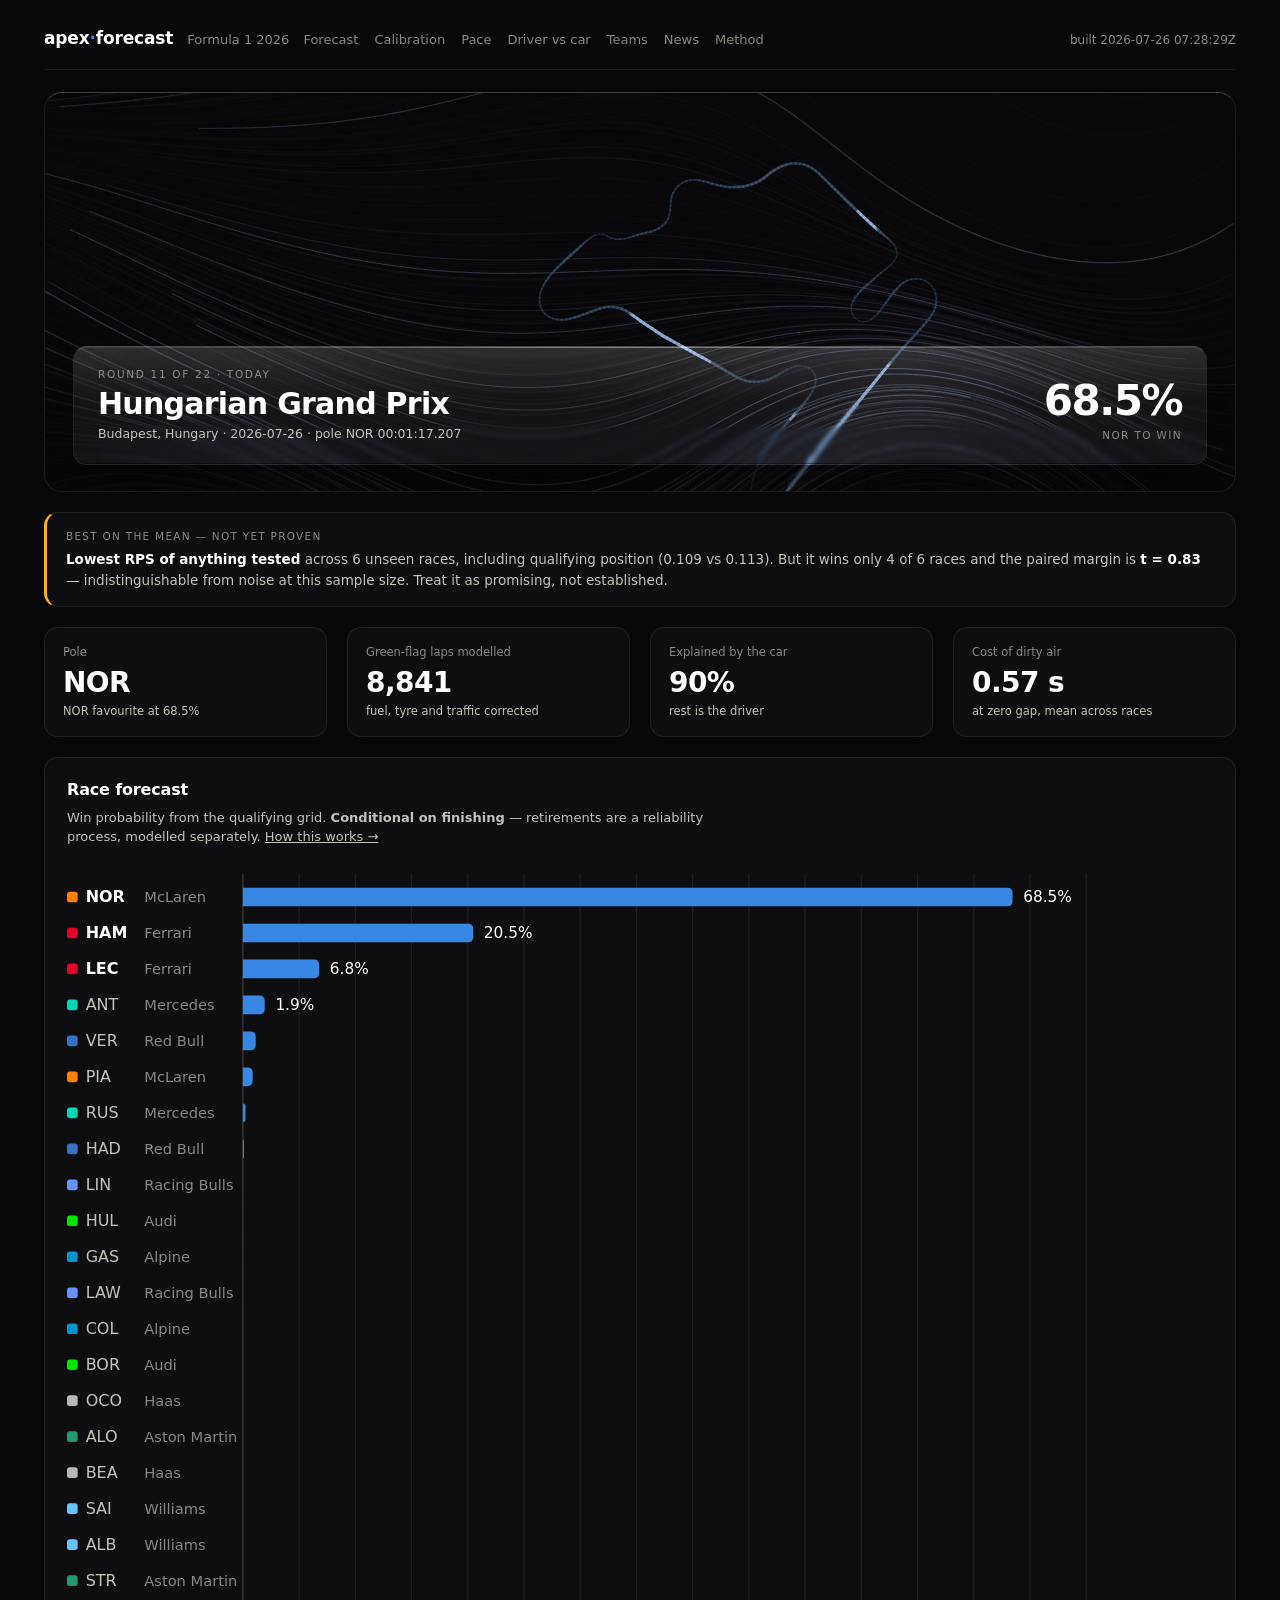
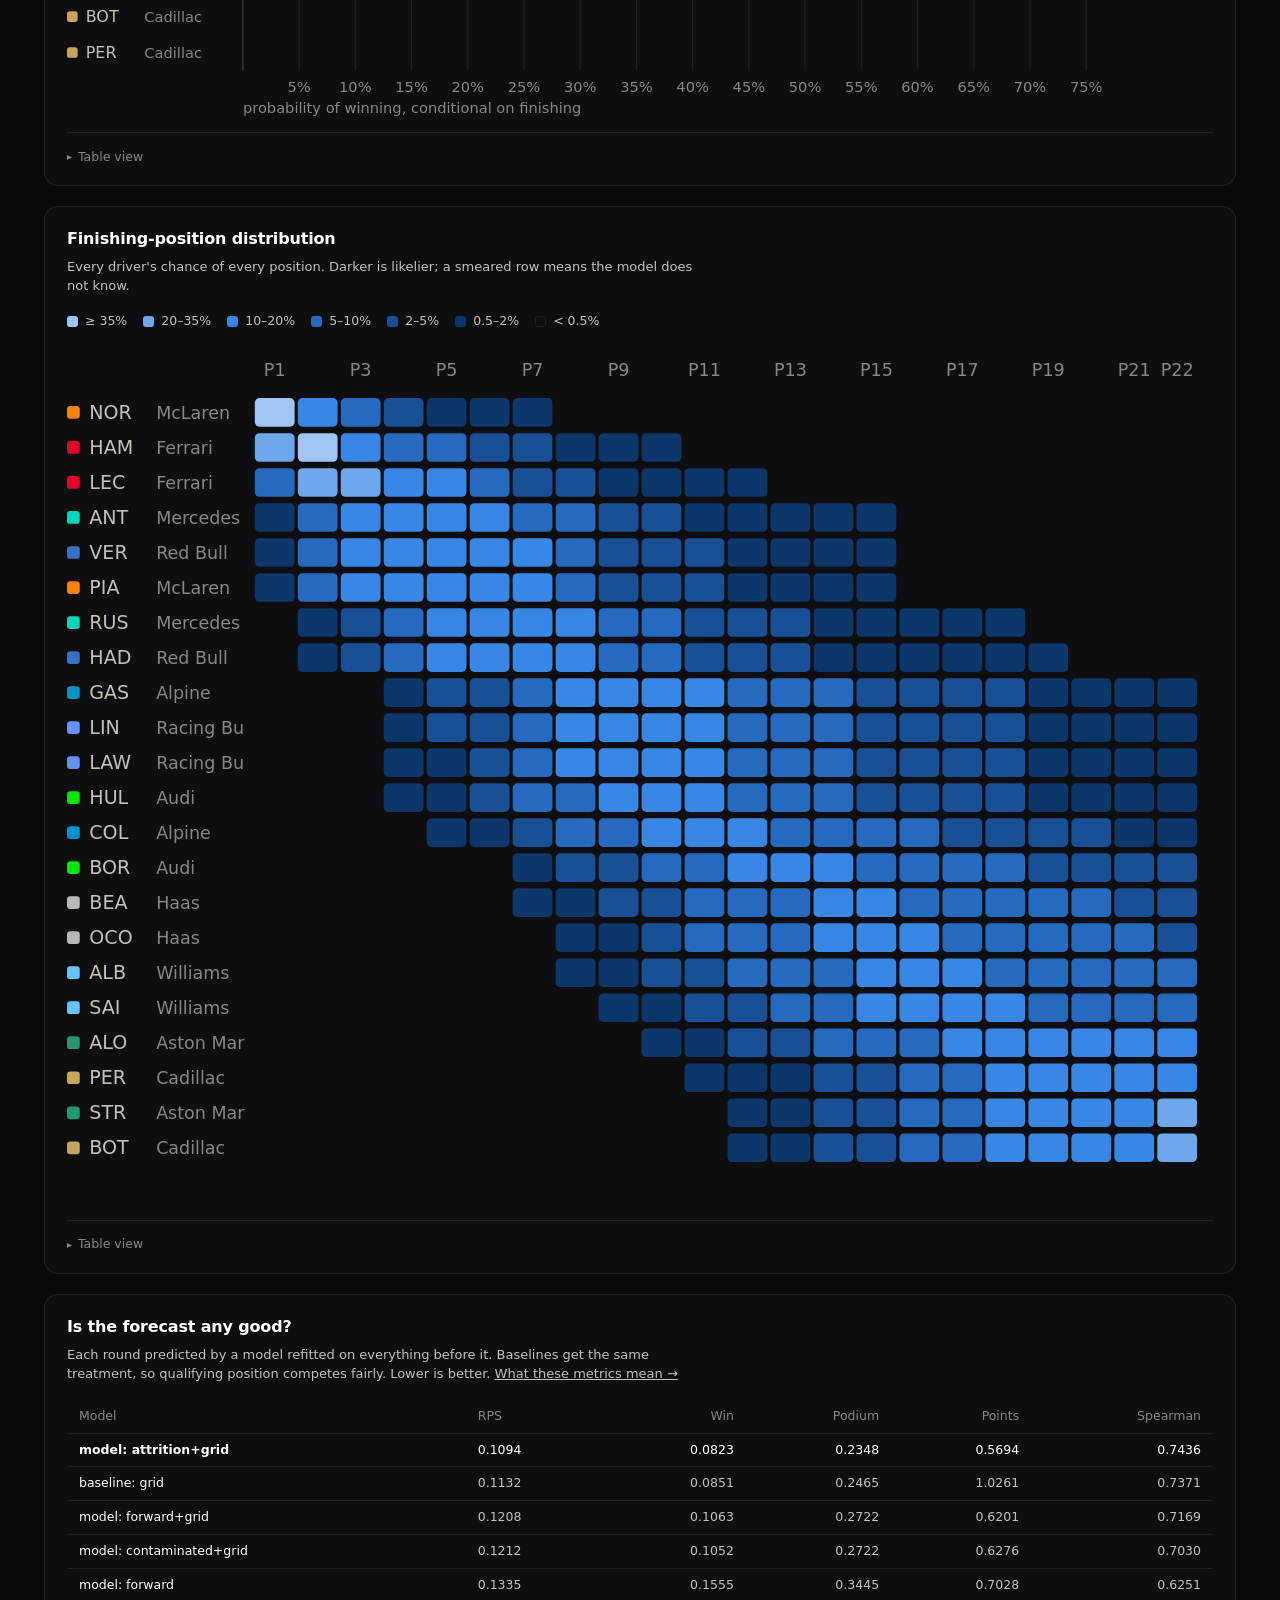
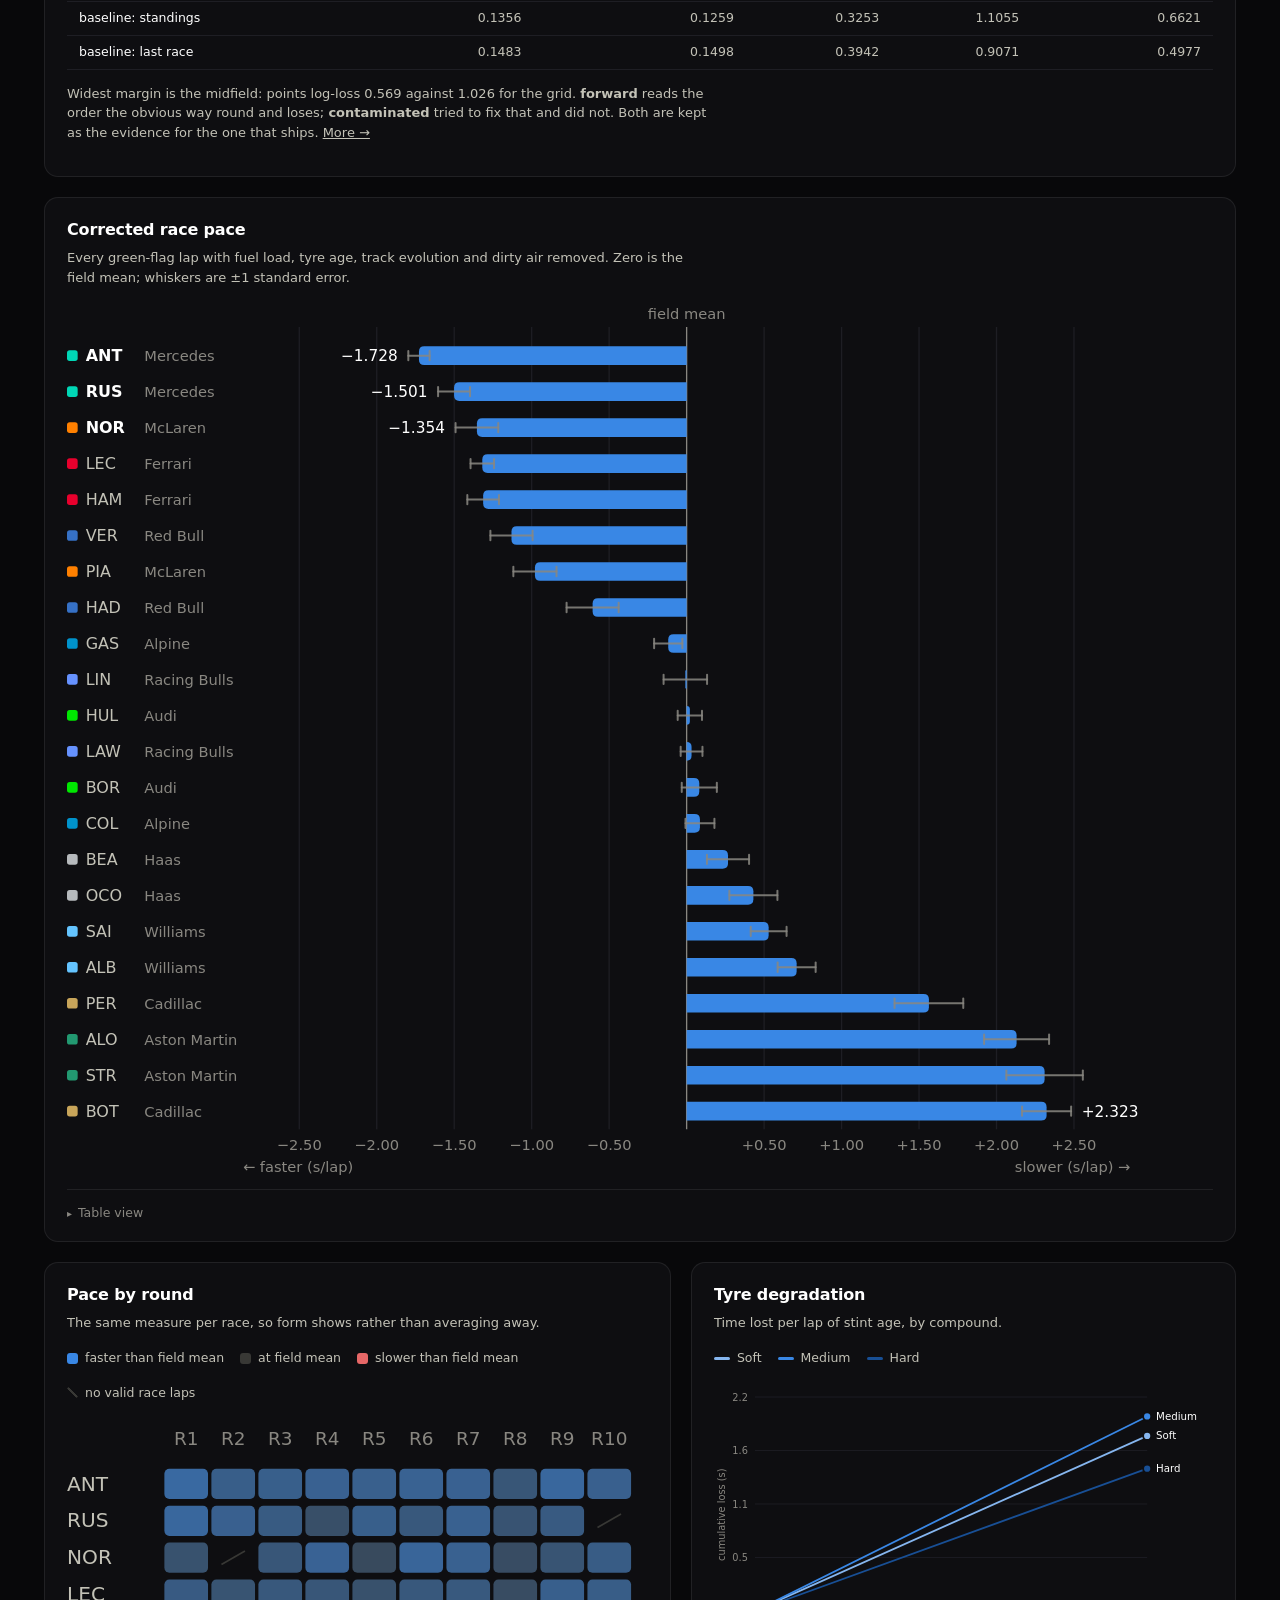
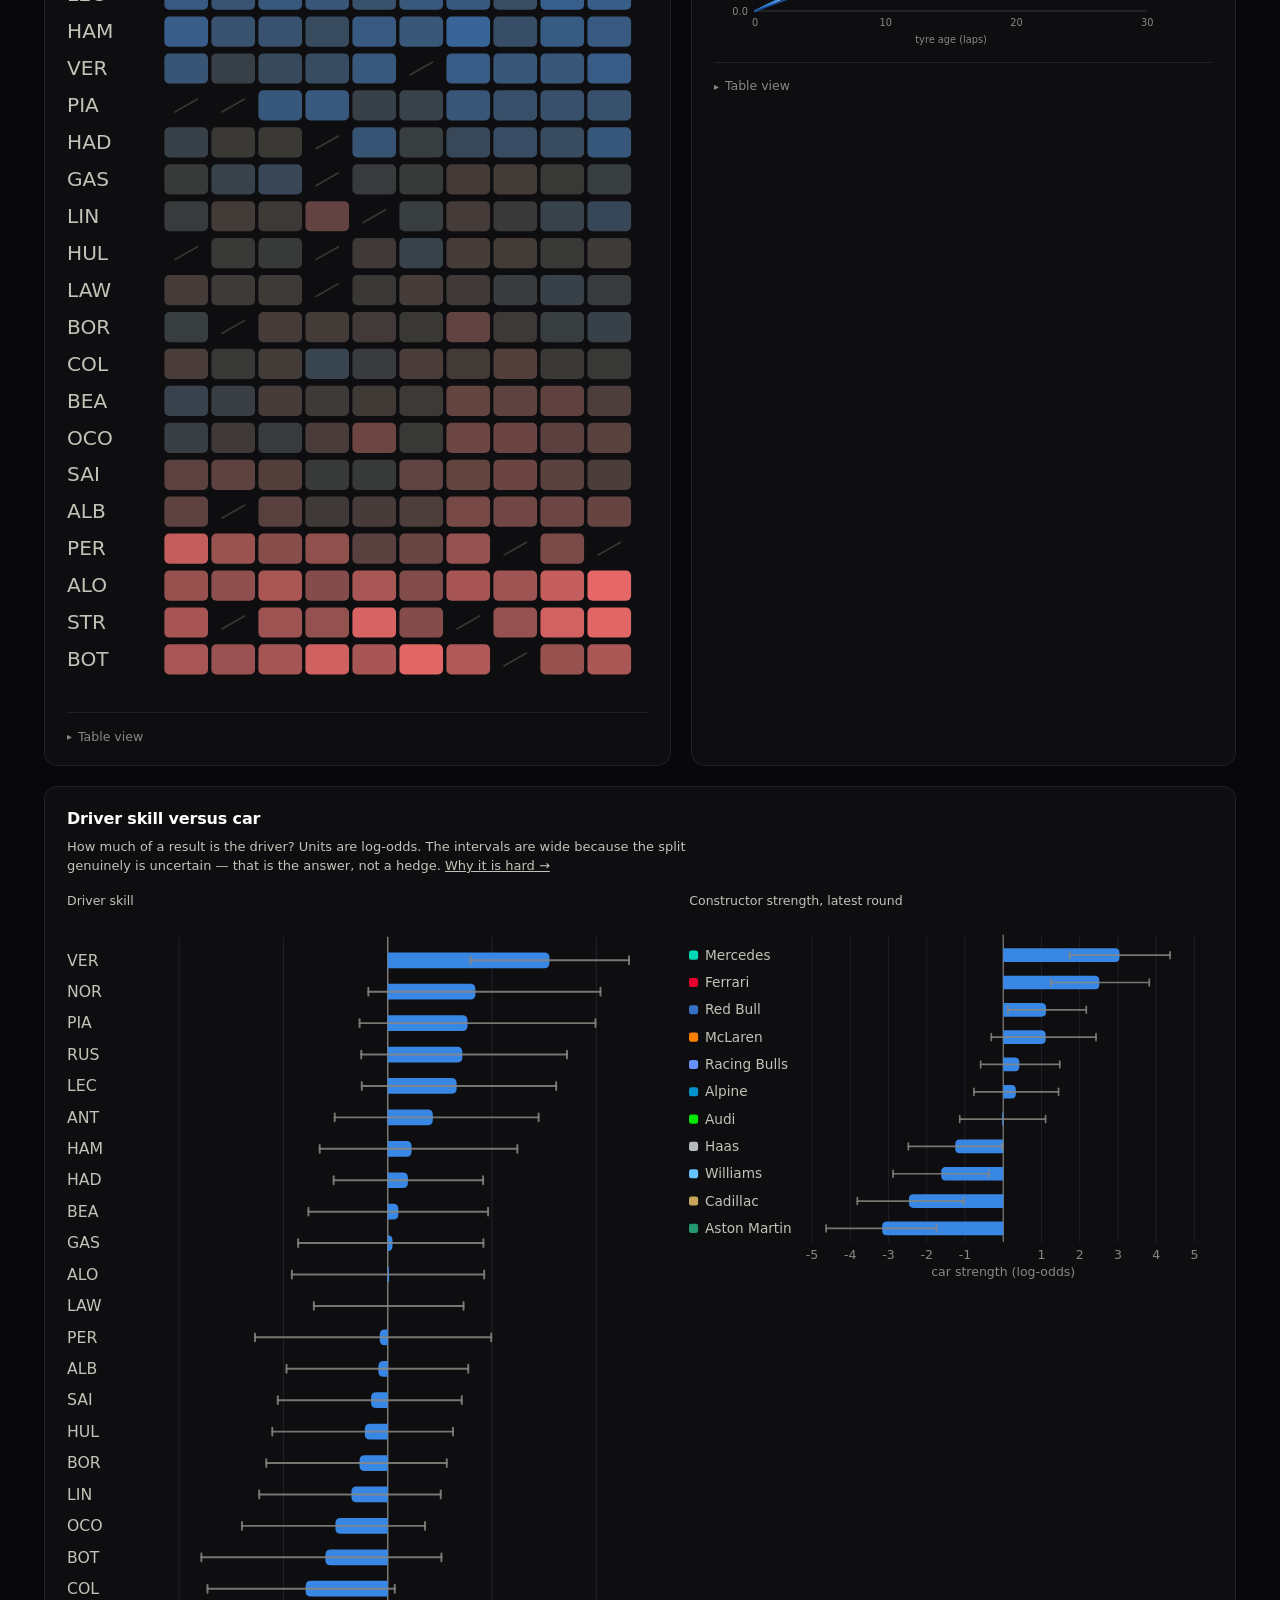
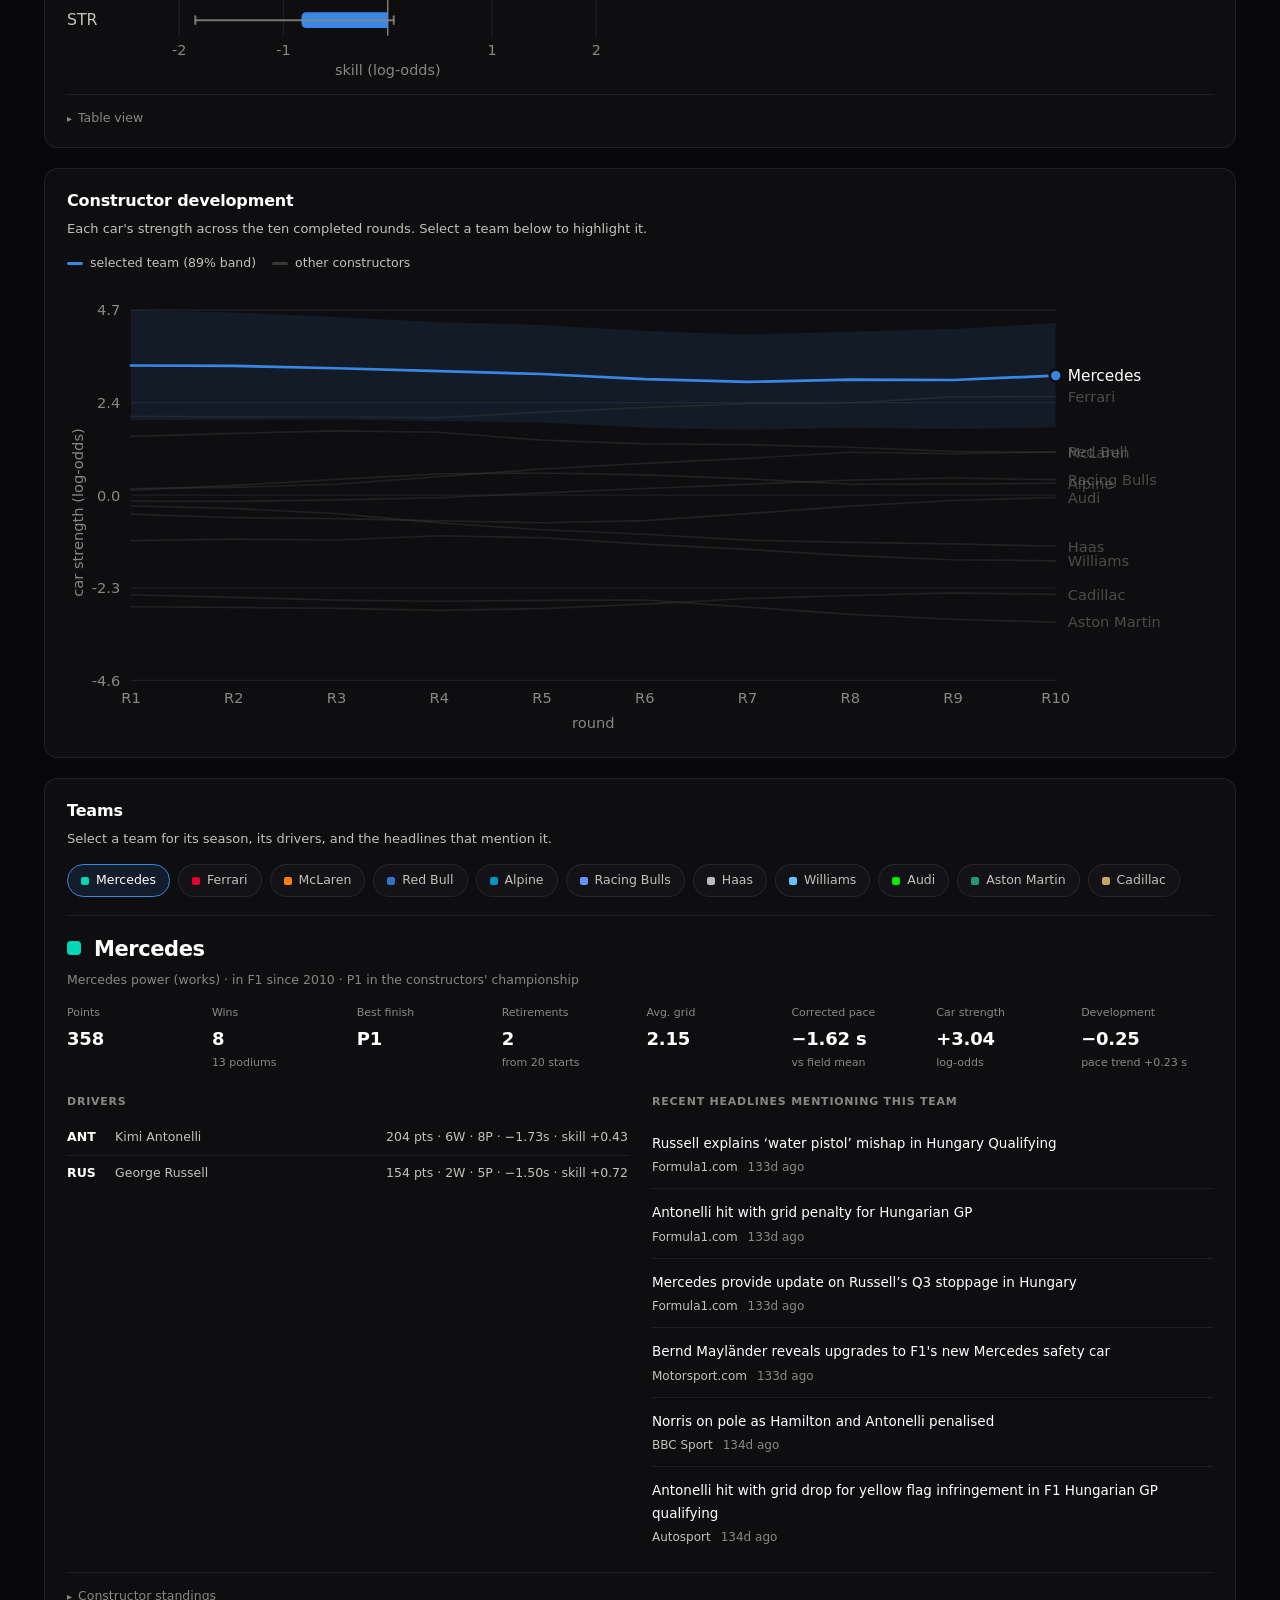
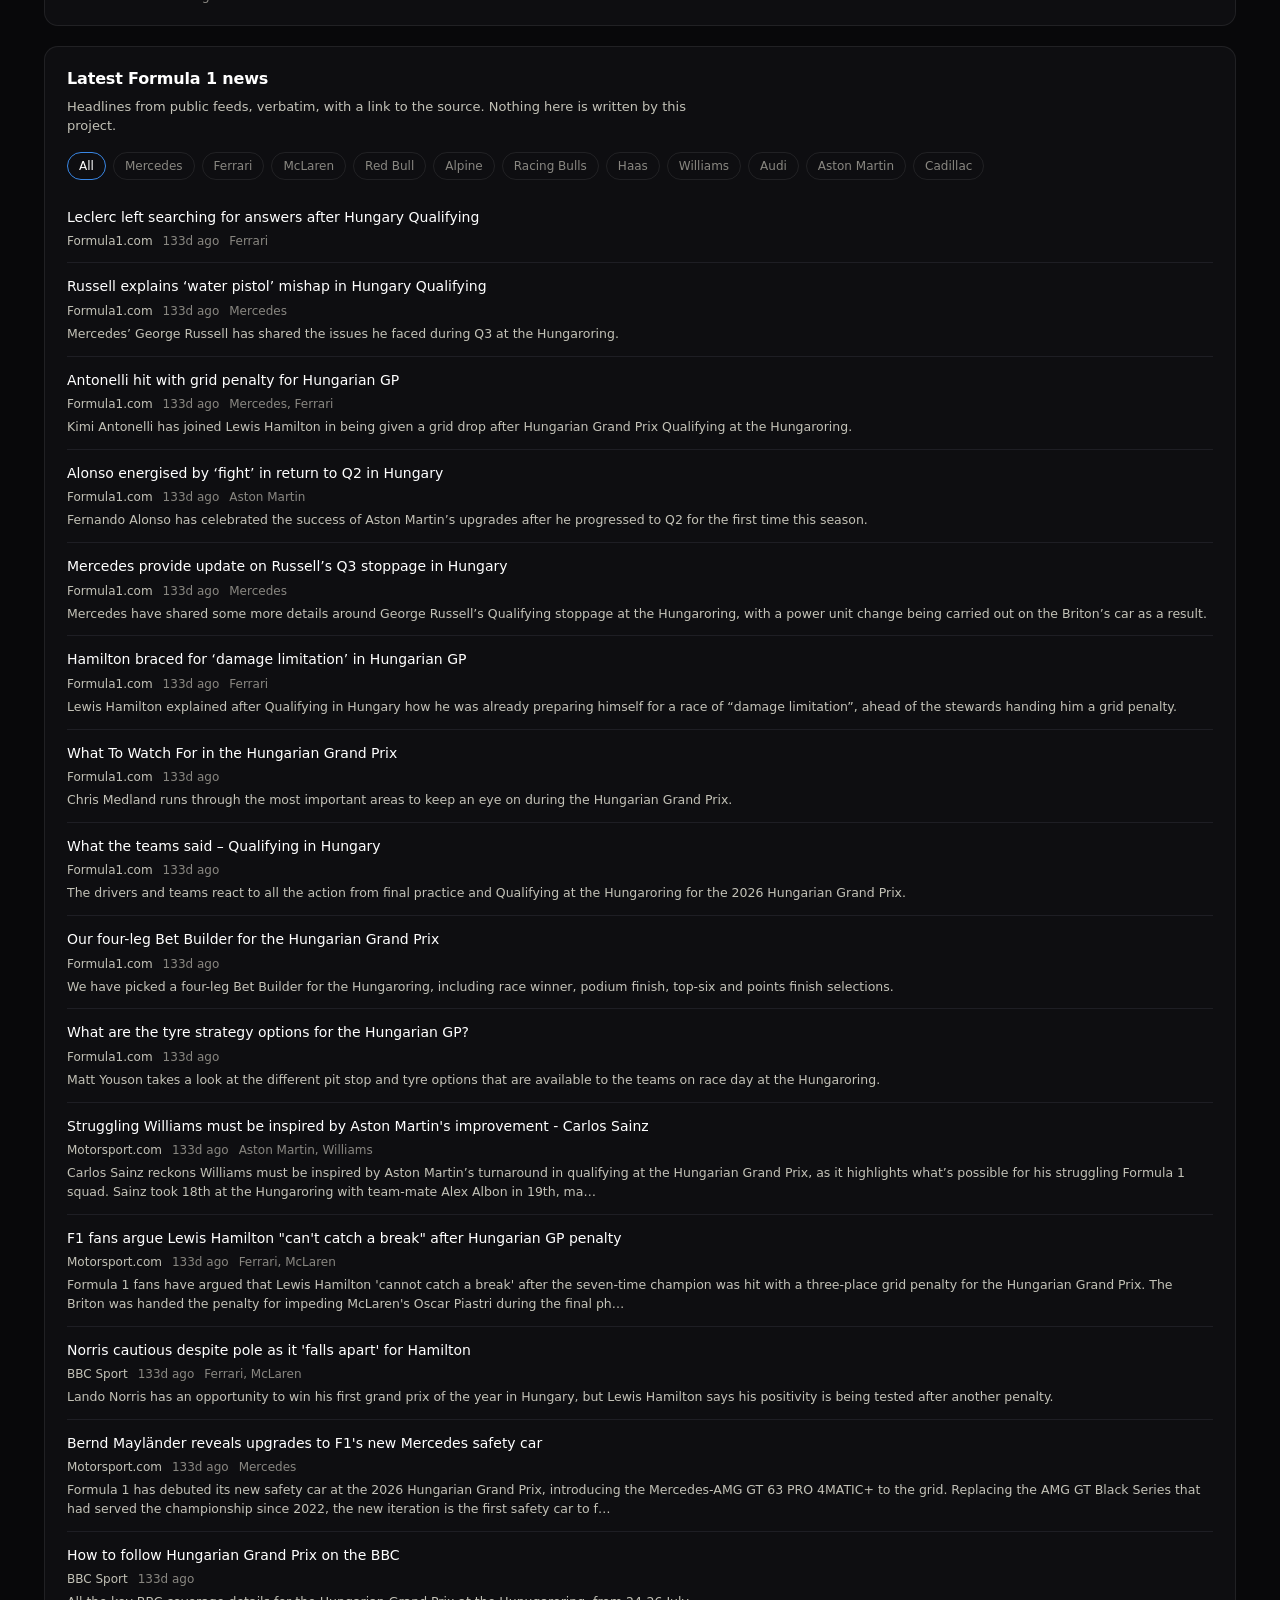
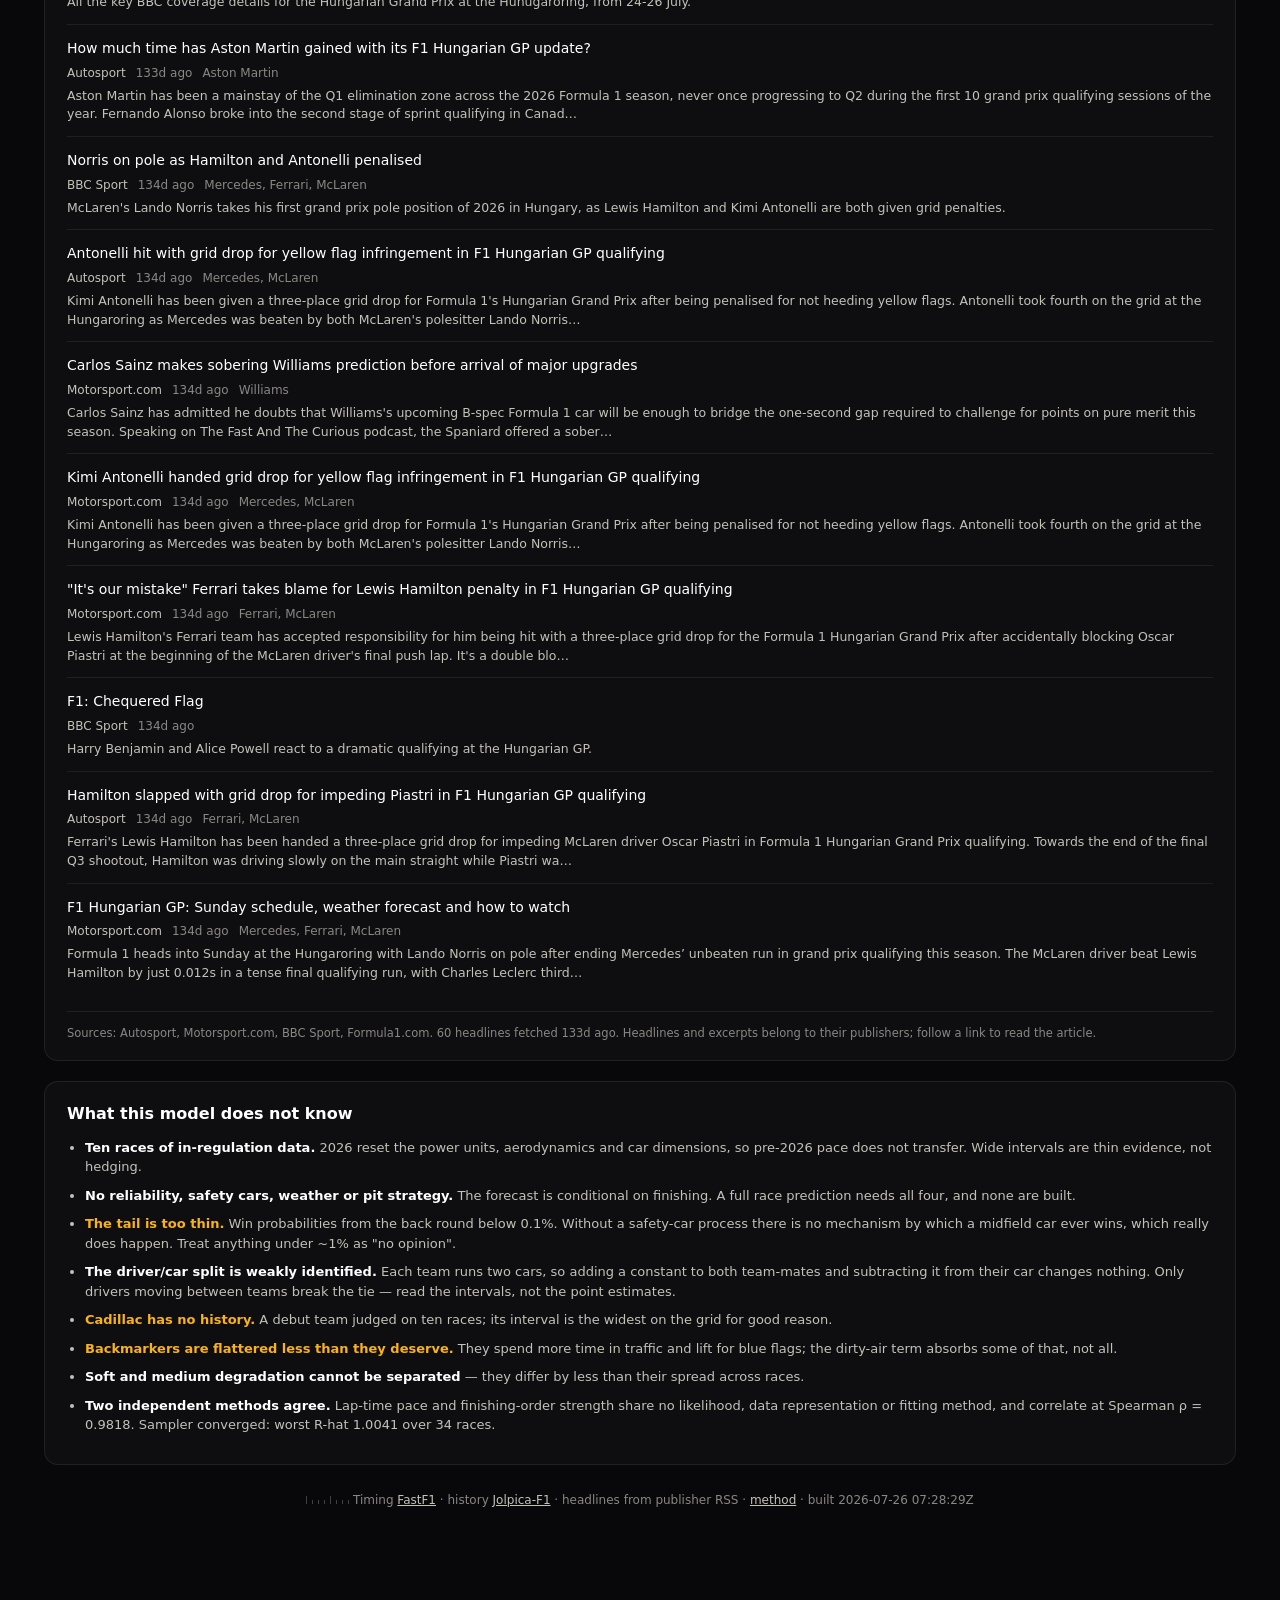
==== web/index.html @ 6c7b1224 "Cut dead weight; correct the calibration claim to what the evidence supports The claim first, becaus" ====
<!doctype html>
<html lang="en">
<head>
<meta charset="utf-8">
<meta name="viewport" content="width=device-width, initial-scale=1">
<title>apex-forecast — F1 2026 race forecasting</title>
<meta name="description" content="Probabilistic Formula 1 race forecasting for the 2026 regulation era: pace deconvolution, driver-versus-car separation, and out-of-sample calibrated finishing-order predictions.">
<!-- Assets carry a version query so a redeploy cannot be served from a stale cache.
     Bump ?v= whenever style.css, app.js or hero.js changes. -->
<link rel="stylesheet" href="assets/style.css?v=9">
</head>
<body>
<div class="wrap">

  <div class="masthead">
    <div class="mark">apex<span>·</span>forecast</div>
    <div class="tagline">Formula 1 2026</div>
    <nav class="topnav" aria-label="Sections">
      <a href="#forecast">Forecast</a>
      <a href="#calibration">Calibration</a>
      <a href="#pace">Pace</a>
      <a href="#split">Driver vs car</a>
      <a href="#teams">Teams</a>
      <a href="#news">News</a>
      <a href="method.html">Method</a>
    </nav>
    <div class="stamp" id="stamp"></div>
  </div>

  <!-- ============ HERO — the one glass moment ============ -->
  <section class="hero">
    <canvas class="silk" id="silk"></canvas>
    <div class="art" id="track-art"></div>
    <div class="vig"></div>
    <div class="hero-card glass">
      <div>
        <div class="eyebrow" id="hero-eyebrow">Next race</div>
        <div class="h-name" id="race-name">—</div>
        <div class="h-meta" id="race-meta"></div>
      </div>
      <div class="h-stat">
        <div class="v" id="hero-stat">—</div>
        <div class="k" id="hero-stat-k"></div>
      </div>
    </div>
  </section>

  <div class="verdict" id="verdict"></div>

  <section class="tiles" id="tiles"></section>

  <!-- ============ FORECAST ============ -->
  <section class="card" id="forecast">
    <h2>Race forecast</h2>
    <p class="desc">
      Win probability from the qualifying grid. <b>Conditional on finishing</b> — retirements
      are a reliability process, modelled separately.
      <a href="method.html#forecast">How this works →</a>
    </p>
    <div class="chart-scroll"><div id="win-chart"></div></div>
    <details class="table-view">
      <summary>Table view</summary>
      <div class="table-scroll">
        <table id="forecast-table">
          <thead><tr>
            <th>Driver</th><th>Team</th><th>Grid</th><th>Win</th><th>Podium</th><th>Points</th><th>Exp. finish</th>
          </tr></thead>
          <tbody></tbody>
        </table>
      </div>
    </details>
  </section>

  <section class="card">
    <h2>Finishing-position distribution</h2>
    <p class="desc">Every driver's chance of every position. Darker is likelier; a smeared row means the model does not know.</p>
    <ul class="legend" id="matrix-legend"></ul>
    <div class="chart-scroll"><div id="matrix-chart"></div></div>
    <details class="table-view">
      <summary>Table view</summary>
      <div class="table-scroll"><table id="matrix-table"><thead><tr></tr></thead><tbody></tbody></table></div>
    </details>
  </section>

  <!-- ============ CALIBRATION ============ -->
  <section class="card" id="calibration">
    <h2>Is the forecast any good?</h2>
    <p class="desc">
      Each round predicted by a model refitted on everything before it. Baselines get the same
      treatment, so qualifying position competes fairly. Lower is better.
      <a href="method.html#calibration">What these metrics mean →</a>
    </p>
    <div class="table-scroll">
      <table id="calib-table">
        <thead><tr>
          <th>Model</th><th>RPS</th><th>Win</th><th>Podium</th><th>Points</th><th>Spearman</th>
        </tr></thead>
        <tbody></tbody>
      </table>
    </div>
    <p class="desc" id="calib-note" style="margin-top:14px"></p>
  </section>

  <!-- ============ PACE ============ -->
  <section class="card" id="pace">
    <h2>Corrected race pace</h2>
    <p class="desc">
      Every green-flag lap with fuel load, tyre age, track evolution and dirty air removed.
      Zero is the field mean; whiskers are ±1 standard error.
    </p>
    <div class="chart-scroll"><div id="pace-chart"></div></div>
    <details class="table-view">
      <summary>Table view</summary>
      <div class="table-scroll">
        <table id="pace-table">
          <thead><tr>
            <th>#</th><th>Driver</th><th>Team</th><th>Pace (s)</th>
            <th>SE (s)</th><th>SD (s)</th><th>Races</th><th>Laps</th>
          </tr></thead>
          <tbody></tbody>
        </table>
      </div>
    </details>
  </section>

  <div class="grid-2">
    <section class="card">
      <h2>Pace by round</h2>
      <p class="desc">The same measure per race, so form shows rather than averaging away.</p>
      <ul class="legend" id="form-legend"></ul>
      <div class="chart-scroll"><div id="form-chart"></div></div>
      <details class="table-view">
        <summary>Table view</summary>
        <div class="table-scroll"><table id="form-table"><thead><tr></tr></thead><tbody></tbody></table></div>
      </details>
    </section>

    <section class="card">
      <h2>Tyre degradation</h2>
      <p class="desc">Time lost per lap of stint age, by compound.</p>
      <ul class="legend" id="deg-legend"></ul>
      <div id="deg-chart"></div>
      <details class="table-view">
        <summary>Table view</summary>
        <div class="table-scroll">
          <table id="deg-table">
            <thead><tr>
              <th>Compound</th><th>s/lap</th><th>SD</th><th>@30 laps</th><th>Races</th><th>Laps</th>
            </tr></thead>
            <tbody></tbody>
          </table>
        </div>
      </details>
    </section>
  </div>

  <!-- ============ DRIVER VS CAR ============ -->
  <section class="card" id="split">
    <h2>Driver skill versus car</h2>
    <p class="desc">
      How much of a result is the driver? Units are log-odds. The intervals are wide because
      the split genuinely is uncertain — that is the answer, not a hedge.
      <a href="method.html#split">Why it is hard →</a>
    </p>
    <div class="grid-2">
      <div>
        <h3 class="sub-h">Driver skill</h3>
        <div class="chart-scroll"><div id="skill-chart"></div></div>
      </div>
      <div>
        <h3 class="sub-h">Constructor strength, latest round</h3>
        <div class="chart-scroll"><div id="cons-chart"></div></div>
      </div>
    </div>
    <details class="table-view">
      <summary>Table view</summary>
      <div class="table-scroll">
        <table id="skill-table">
          <thead><tr><th>Driver</th><th>Skill</th><th>89% low</th><th>89% high</th></tr></thead>
          <tbody></tbody>
        </table>
      </div>
    </details>
  </section>

  <section class="card">
    <h2>Constructor development</h2>
    <p class="desc">Each car's strength across the ten completed rounds. Select a team below to highlight it.</p>
    <ul class="legend" id="dev-legend"></ul>
    <div class="chart-scroll"><div id="dev-chart"></div></div>
  </section>

  <!-- ============ TEAMS ============ -->
  <section class="card" id="teams">
    <h2>Teams</h2>
    <p class="desc">Select a team for its season, its drivers, and the headlines that mention it.</p>
    <div class="team-chips" id="team-chips" role="tablist" aria-label="Select a team"></div>
    <div id="team-detail" class="team-detail" role="tabpanel"></div>
    <details class="table-view">
      <summary>Constructor standings</summary>
      <div class="table-scroll">
        <table id="standings-table">
          <thead><tr>
            <th>#</th><th>Team</th><th>Power unit</th><th>Points</th><th>Wins</th>
            <th>Podiums</th><th>DNFs</th><th>Pace (s)</th><th>Strength</th>
          </tr></thead>
          <tbody></tbody>
        </table>
      </div>
    </details>
  </section>

  <!-- ============ NEWS ============ -->
  <section class="card" id="news">
    <h2>Latest Formula 1 news</h2>
    <p class="desc">Headlines from public feeds, verbatim, with a link to the source. Nothing here is written by this project.</p>
    <div class="news-filter" id="news-filter"></div>
    <ul class="news-list" id="news-list"></ul>
    <div class="news-sources" id="news-sources"></div>
  </section>

  <!-- ============ LIMITS — the one long-form block, deliberately last ============ -->
  <section class="notes" id="notes">
    <h2>What this model does not know</h2>
    <ul>
      <li><b>Ten races of in-regulation data.</b> 2026 reset the power units, aerodynamics and car
        dimensions, so pre-2026 pace does not transfer. Wide intervals are thin evidence, not
        hedging.</li>
      <li><b>No reliability, safety cars, weather or pit strategy.</b> The forecast is conditional
        on finishing. A full race prediction needs all four, and none are built.</li>
      <li><b class="caveat">The tail is too thin.</b> Win probabilities from the back round below
        0.1%. Without a safety-car process there is no mechanism by which a midfield car ever wins,
        which really does happen. Treat anything under ~1% as "no opinion".</li>
      <li><b>The driver/car split is weakly identified.</b> Each team runs two cars, so adding a
        constant to both team-mates and subtracting it from their car changes nothing. Only drivers
        moving between teams break the tie — read the intervals, not the point estimates.</li>
      <li><b class="caveat">Cadillac has no history.</b> A debut team judged on ten races; its
        interval is the widest on the grid for good reason.</li>
      <li><b class="caveat">Backmarkers are flattered less than they deserve.</b> They spend more
        time in traffic and lift for blue flags; the dirty-air term absorbs some of that, not all.</li>
      <li><b>Soft and medium degradation cannot be separated</b> — they differ by less than their
        spread across races.</li>
      <li><b>Two independent methods agree.</b> Lap-time pace and finishing-order strength share no
        likelihood, data representation or fitting method, and correlate at
        <span id="rho-note">—</span> <span id="conv-note">—</span></li>
    </ul>
  </section>

  <footer class="foot">
    <span class="ticks"><i></i><i></i><i></i><i></i><i></i><i></i><i></i><i></i></span>
    Timing <a href="https://docs.fastf1.dev/">FastF1</a> ·
    history <a href="https://github.com/jolpica/jolpica-f1">Jolpica-F1</a> ·
    headlines from publisher RSS ·
    <a href="method.html">method</a> ·
    <span id="foot-stamp"></span>
  </footer>
</div>

<div class="tip" id="tip" role="status" aria-live="polite"></div>
<script src="assets/app.js?v=9"></script>
<script type="module" src="assets/hero.js?v=9"></script>
</body>
</html>
---- web/assets/style.css ----
/* apex-forecast — dark analytical surface.
 *
 * MATERIAL SYSTEM: three materials, one job each, assigned by depth.
 *   substrate  black-on-black   the ground plane; every chart and table lives here
 *   float      liquid glass     only what genuinely hovers above it (the hero card)
 *   trim       machined metal   edges and joints only — bevels, rails, ticks
 *
 * Charts stay matte on the substrate. Glass or metal behind a bar chart adds luminance
 * noise that competes with the data encoding and breaks the contrast checks the palette
 * passed, so the treatment stops at the chrome.
 *
 * Palette tokens are the validated dark steps; surfaces are the reference dark surfaces
 * the palette was validated against. Do not substitute surface colours without re-running
 * the palette validator against the new surface.
 */

:root {
  color-scheme: dark;

  /* substrate */
  --plane:        #08080a;
  --surface-1:    #0e0e11;
  --surface-2:    #131317;

  /* ink */
  --ink:          #ffffff;
  --ink-2:        #c3c2b7;
  --ink-muted:    #898781;
  --grid:         #1e1e24;
  --axis:         #383835;

  /* trim */
  --trim-hi:      rgba(255, 255, 255, 0.22);
  --hairline:     rgba(255, 255, 255, 0.08);

  /* categorical slots (validated dark steps) */
  --series-1: #3987e5;
  --series-2: #d95926;
  --series-3: #199e70;

  /* sequential blue ramp, ordinal-safe on dark */
  --seq-250: #86b6ef;
  --seq-400: #3987e5;
  --seq-600: #184f95;

  /* diverging poles + neutral midpoint */
  --div-cool: #3987e5;
  --div-warm: #e66767;
  --div-mid:  #383835;

  --status-good:     #0ca30c;
  --status-warning:  #fab219;
  --status-critical: #d03b3b;

  --r: 14px;
  --gap: 20px;
  --maxw: 1240px;

  font-family: system-ui, -apple-system, "Segoe UI", sans-serif;
}

* { box-sizing: border-box; }

body {
  margin: 0;
  background: var(--plane);
  color: var(--ink);
  font-size: 15px;
  line-height: 1.5;
  -webkit-font-smoothing: antialiased;
}

.wrap { max-width: var(--maxw); margin: 0 auto; padding: 26px 24px 96px; }

/* ---------- masthead ---------- */

.masthead {
  display: flex; align-items: baseline; gap: 14px; flex-wrap: wrap;
  padding-bottom: 16px; margin-bottom: 22px;
  border-bottom: 1px solid var(--hairline);
}
.mark { font-size: 17px; font-weight: 600; letter-spacing: -0.01em; }
.mark span { color: var(--series-1); }
.tagline { color: var(--ink-muted); font-size: 13px; }
.stamp { margin-left: auto; color: var(--ink-muted); font-size: 12px; font-variant-numeric: tabular-nums; }

.topnav { display: flex; gap: 16px; flex-wrap: wrap; }
.topnav a {
  color: var(--ink-muted); text-decoration: none; font-size: 13px;
  padding: 2px 0; border-bottom: 1px solid transparent;
}
.topnav a:hover, .topnav a:focus-visible { color: var(--ink); border-bottom-color: var(--series-1); }

/* ---------- trim ---------- */

.ticks { display: inline-flex; gap: 5px; align-items: flex-end; height: 9px; opacity: .45; }
.ticks i { display: block; width: 1px; background: var(--ink-muted); height: 4px; }
.ticks i:nth-child(4n+1) { height: 8px; }

/* ---------- hero: the one glass moment ---------- */

.hero {
  position: relative; height: 400px; border-radius: 18px; overflow: hidden;
  background: var(--plane);
  border: 1px solid var(--hairline); border-top-color: var(--trim-hi);
  margin-bottom: var(--gap);
}
.hero canvas.silk, .hero .art { position: absolute; inset: 0; }
.hero canvas.silk { width: 100%; height: 100%; display: block; }
.hero .art svg { width: 100%; height: 100%; display: block; }
.hero .vig {
  position: absolute; inset: 0; pointer-events: none;
  background: radial-gradient(120% 92% at 62% 38%, transparent 28%, rgba(4,4,6,.74) 100%);
}

/* Scoped to .hero so it outranks `.glass { position: relative }`, which appears later in
   this file at equal specificity and would otherwise drop the card out of its corner. */
.hero .hero-card {
  position: absolute; left: 28px; right: 28px; bottom: 26px;
  padding: 20px 24px; display: flex; align-items: flex-end; gap: 30px; flex-wrap: wrap;
}

/* liquid glass — refraction is added at runtime by glass.js as an SVG
   feDisplacementMap in backdrop-filter. What is here is the part that works
   everywhere: frosted base, bevel, rim light. */
.glass {
  position: relative;
  background: rgba(255, 255, 255, 0.05);
  backdrop-filter: blur(22px) saturate(150%);
  -webkit-backdrop-filter: blur(22px) saturate(150%);
  border: 1px solid var(--hairline); border-top-color: var(--trim-hi);
  border-radius: var(--r);
  box-shadow: inset 0 1px 0 rgba(255,255,255,.10), inset 0 -1px 0 rgba(0,0,0,.40),
              0 30px 74px rgba(0,0,0,.64);
}
.glass::before {
  content: ""; position: absolute; inset: 0; border-radius: inherit; pointer-events: none;
  background: linear-gradient(180deg, rgba(255,255,255,.10), rgba(255,255,255,0) 46%);
  mix-blend-mode: screen;
}
.glass::after {
  content: ""; position: absolute; left: 8%; right: 8%; top: 0; height: 1px;
  border-radius: 1px; pointer-events: none; opacity: .68;
  background: linear-gradient(90deg, transparent, rgba(255,255,255,.55), transparent);
}

.eyebrow {
  font-size: 10.5px; letter-spacing: .16em; text-transform: uppercase;
  color: var(--ink-muted); margin-bottom: 6px;
}
.h-name { font-size: 30px; font-weight: 600; letter-spacing: -.025em; line-height: 1.05; }
.h-meta { color: var(--ink-2); font-size: 12.5px; margin-top: 5px; }
.h-stat { margin-left: auto; text-align: right; }
.h-stat .v { font-size: 42px; font-weight: 600; letter-spacing: -.035em; line-height: 1; }
.h-stat .k {
  font-size: 10.5px; letter-spacing: .13em; text-transform: uppercase;
  color: var(--ink-muted); margin-top: 6px;
}

/* ---------- verdict banner ---------- */

.verdict {
  border: 1px solid var(--hairline); border-left: 3px solid var(--status-warning);
  border-radius: var(--r); background: var(--surface-1);
  padding: 15px 19px; margin-bottom: var(--gap); font-size: 13.5px; line-height: 1.55;
  color: var(--ink-2);
}
.verdict.pass { border-left-color: var(--status-good); }
.verdict b { color: var(--ink); font-weight: 600; }
.verdict .v-head {
  display: block; font-size: 10.5px; letter-spacing: .12em; text-transform: uppercase;
  color: var(--ink-muted); margin-bottom: 5px;
}

/* ---------- stat tiles ---------- */

.tiles { display: grid; grid-template-columns: repeat(4, 1fr); gap: var(--gap); margin-bottom: var(--gap); }
.tile { background: var(--surface-1); border: 1px solid var(--hairline); border-radius: var(--r); padding: 16px 18px; }
.tile .label { color: var(--ink-muted); font-size: 11.5px; margin-bottom: 7px; }
.tile .value { font-size: 28px; font-weight: 600; letter-spacing: -.02em; line-height: 1.1; }
.tile .sub { color: var(--ink-2); font-size: 11.5px; margin-top: 4px; }

/* ---------- cards ---------- */

.card {
  background: var(--surface-1); border: 1px solid var(--hairline);
  border-radius: var(--r); padding: 20px 22px 18px; margin-bottom: var(--gap);
}
.card h2 { font-size: 16px; font-weight: 600; margin: 0; letter-spacing: -.01em; }
.card .desc { color: var(--ink-2); font-size: 13px; margin: 6px 0 16px; max-width: 78ch; }
.card .desc code, .notes code {
  color: var(--ink); background: var(--surface-2); padding: 1px 5px; border-radius: 4px; font-size: 12px;
}
.card .desc a, .notes a, .foot a { color: var(--ink-2); }
.card .desc a:hover { color: var(--series-1); }

.grid-2 { display: grid; grid-template-columns: 1.15fr 1fr; gap: var(--gap); }
.sub-h { font-size: 12.5px; font-weight: 500; color: var(--ink-2); margin: 0 0 10px; }

/* ---------- legend ---------- */

.legend { display: flex; gap: 16px; flex-wrap: wrap; margin: 0 0 13px; padding: 0; list-style: none; }
.legend li { display: flex; align-items: center; gap: 7px; color: var(--ink-2); font-size: 12.5px; }
.legend .swatch { width: 11px; height: 11px; border-radius: 3px; flex: none; }
.legend .swatch.line { height: 3px; width: 16px; border-radius: 2px; }

/* ---------- charts ---------- */

.chart-scroll { overflow-x: auto; }
svg.chart { display: block; width: 100%; height: auto; }
svg.chart text { fill: var(--ink-muted); font-size: 11px; font-family: inherit; }
svg.chart .tick-label { font-variant-numeric: tabular-nums; }
svg.chart .name-label { fill: var(--ink-2); font-size: 12px; }
svg.chart .name-label.lead { fill: var(--ink); font-weight: 600; }
svg.chart .val-label { fill: var(--ink); font-size: 11.5px; font-variant-numeric: tabular-nums; }
svg.chart .gridline { stroke: var(--grid); stroke-width: 1; }
svg.chart .axis-line { stroke: var(--axis); stroke-width: 1; }
svg.chart .zero-line { stroke: var(--ink-muted); stroke-width: 1; }
svg.chart .err { stroke: var(--ink-muted); stroke-width: 1.5; stroke-linecap: round; opacity: .85; }
svg.chart .hit { fill: transparent; cursor: crosshair; }
svg.chart .hit:focus-visible { outline: 2px solid var(--series-1); outline-offset: 1px; }

/* ---------- tooltip ---------- */

.tip {
  position: fixed; z-index: 40; pointer-events: none; opacity: 0;
  transition: opacity 90ms ease; transform: translate(-50%, calc(-100% - 12px));
  background: var(--surface-2); border: 1px solid var(--hairline);
  border-radius: 8px; padding: 9px 12px; font-size: 12.5px; line-height: 1.45;
  box-shadow: 0 8px 26px rgba(0,0,0,.55); min-width: 148px;
}
.tip.on { opacity: 1; }
.tip .t-name { font-weight: 600; display: flex; align-items: center; gap: 7px; margin-bottom: 3px; }
.tip .t-row { color: var(--ink-2); display: flex; justify-content: space-between; gap: 16px; }
.tip .t-row b { color: var(--ink); font-weight: 600; font-variant-numeric: tabular-nums; }

.chip { width: 8px; height: 8px; border-radius: 2px; display: inline-block; flex: none; }

/* ---------- tables ---------- */

details.table-view { margin-top: 14px; border-top: 1px solid var(--hairline); padding-top: 11px; }
details.table-view summary {
  cursor: pointer; color: var(--ink-muted); font-size: 12.5px; list-style: none;
  display: inline-flex; align-items: center; gap: 6px; user-select: none;
}
details.table-view summary::-webkit-details-marker { display: none; }
details.table-view summary::before { content: "▸"; color: var(--ink-muted); font-size: 10px; }
details.table-view[open] summary::before { content: "▾"; }
details.table-view summary:hover { color: var(--ink); }
.table-scroll { overflow-x: auto; margin-top: 12px; }
table { border-collapse: collapse; width: 100%; font-size: 12.5px; }
th, td { text-align: right; padding: 7px 12px; border-bottom: 1px solid var(--grid); white-space: nowrap; }
th { color: var(--ink-muted); font-weight: 500; position: sticky; top: 0; background: var(--surface-1); }
th:first-child, td:first-child, th:nth-child(2), td:nth-child(2) { text-align: left; }
td { color: var(--ink-2); font-variant-numeric: tabular-nums; }
td.name { color: var(--ink); font-variant-numeric: normal; }
tbody tr:hover td { background: var(--surface-2); }
tr.is-best td { color: var(--ink); }
tr.is-best td:first-child { font-weight: 600; }
td.win { color: var(--status-good); }

/* ---------- team chips + detail ---------- */

.team-chips { display: flex; flex-wrap: wrap; gap: 8px; margin-bottom: 18px; }
.team-chips button {
  display: inline-flex; align-items: center; gap: 7px;
  background: var(--surface-2); color: var(--ink-2);
  border: 1px solid var(--hairline); border-radius: 999px;
  padding: 6px 13px; font: inherit; font-size: 12.5px; cursor: pointer;
}
.team-chips button:hover { color: var(--ink); border-color: rgba(255,255,255,.2); }
.team-chips button[aria-selected="true"] {
  color: var(--ink); border-color: var(--series-1); background: rgba(57,135,229,.12);
}
.team-chips button:focus-visible { outline: 2px solid var(--series-1); outline-offset: 2px; }

.team-detail { border-top: 1px solid var(--hairline); padding-top: 18px; }
.td-head { display: flex; align-items: flex-start; gap: 13px; flex-wrap: wrap; margin-bottom: 5px; }
.td-name { font-size: 21px; font-weight: 600; letter-spacing: -.02em; }
.td-sub { color: var(--ink-muted); font-size: 12.5px; margin-bottom: 16px; }
.td-note {
  color: var(--ink-2); font-size: 12.5px; background: var(--surface-2);
  border-left: 2px solid var(--status-warning); border-radius: 0 6px 6px 0;
  padding: 9px 13px; margin-bottom: 16px;
}
.td-stats { display: grid; grid-template-columns: repeat(auto-fit, minmax(102px, 1fr)); gap: 13px; margin-bottom: 20px; }
.td-stat .k { color: var(--ink-muted); font-size: 11px; margin-bottom: 3px; }
.td-stat .v { font-size: 18px; font-weight: 600; letter-spacing: -.01em; }
.td-section-h {
  font-size: 11px; letter-spacing: .07em; text-transform: uppercase;
  color: var(--ink-muted); margin: 0 0 9px;
}
.td-cols { display: grid; grid-template-columns: 1fr 1fr; gap: 24px; }

.driver-row {
  display: flex; align-items: baseline; gap: 10px; padding: 8px 0;
  border-bottom: 1px solid var(--grid); font-size: 12.5px;
}
.driver-row:last-child { border-bottom: none; }
.driver-row .dr-code { font-weight: 600; width: 38px; flex: none; }
.driver-row .dr-name { color: var(--ink-2); flex: 1; }
.driver-row .dr-num { color: var(--ink-2); font-variant-numeric: tabular-nums; white-space: nowrap; }

/* ---------- news ---------- */

.news-filter { display: flex; flex-wrap: wrap; gap: 7px; margin-bottom: 14px; }
.news-filter button {
  background: none; color: var(--ink-muted); border: 1px solid var(--hairline);
  border-radius: 999px; padding: 4px 11px; font: inherit; font-size: 12px; cursor: pointer;
}
.news-filter button:hover { color: var(--ink); }
.news-filter button[aria-pressed="true"] { color: var(--ink); border-color: var(--series-1); }
.news-filter button:focus-visible { outline: 2px solid var(--series-1); outline-offset: 2px; }

.news-list { list-style: none; margin: 0; padding: 0; }
.news-list li { padding: 12px 0; border-bottom: 1px solid var(--grid); }
.news-list li:last-child { border-bottom: none; }
.news-list a { color: var(--ink); text-decoration: none; font-size: 14px; line-height: 1.4; font-weight: 500; }
.news-list a:hover { color: var(--series-1); }
.news-list a:focus-visible { outline: 2px solid var(--series-1); outline-offset: 2px; }
.news-meta { color: var(--ink-muted); font-size: 12px; margin-top: 4px; display: flex; gap: 10px; flex-wrap: wrap; }
.news-meta .src { color: var(--ink-2); }
.news-summary { color: var(--ink-2); font-size: 12.5px; margin-top: 5px; line-height: 1.5; }
.news-sources { color: var(--ink-muted); font-size: 11.5px; margin-top: 16px; padding-top: 13px; border-top: 1px solid var(--hairline); }
.news-empty { color: var(--ink-muted); font-size: 13px; padding: 16px 0; }

/* ---------- notes (the one long-form block) ---------- */

.notes { background: var(--surface-1); border: 1px solid var(--hairline); border-radius: var(--r); padding: 20px 22px; }
.notes h2 { font-size: 16px; margin: 0 0 12px; }
.notes ul { margin: 0; padding-left: 18px; color: var(--ink-2); font-size: 13px; }
.notes li { margin-bottom: 9px; }
.notes li b { color: var(--ink); font-weight: 600; }
.notes .caveat { color: var(--status-warning); }

footer.foot { color: var(--ink-muted); font-size: 12px; margin-top: 26px; text-align: center; }

/* ---------- method page ---------- */

.prose { max-width: 74ch; }
.prose h1 { font-size: 26px; font-weight: 600; letter-spacing: -.025em; margin: 0 0 6px; }
.prose h2 { font-size: 17px; font-weight: 600; margin: 34px 0 10px; letter-spacing: -.01em; }
.prose h3 { font-size: 13.5px; font-weight: 600; color: var(--ink-2); margin: 22px 0 8px; }
.prose p, .prose li { color: var(--ink-2); font-size: 14px; line-height: 1.65; }
.prose b, .prose strong { color: var(--ink); font-weight: 600; }
.prose code { color: var(--ink); background: var(--surface-2); padding: 1px 5px; border-radius: 4px; font-size: 12.5px; }
.prose pre {
  background: var(--surface-1); border: 1px solid var(--hairline); border-radius: 8px;
  padding: 13px 15px; overflow-x: auto; font-size: 12.5px; color: var(--ink-2); line-height: 1.5;
}
.prose .lede { font-size: 15px; color: var(--ink-2); }
.prose ul { padding-left: 18px; }
.prose li { margin-bottom: 7px; }
.prose table { margin: 14px 0; }
.prose a { color: var(--ink-2); }
.prose a:hover { color: var(--series-1); }
.cite { color: var(--ink-muted); font-size: 12.5px; }

@media (max-width: 940px) {
  .tiles { grid-template-columns: repeat(2, 1fr); }
  .grid-2, .td-cols { grid-template-columns: 1fr; }
  .topnav { order: 3; width: 100%; }
  .hero { height: 350px; }
}
@media (max-width: 560px) {
  .tiles { grid-template-columns: 1fr; }
  .h-name { font-size: 22px; }
  .wrap { padding: 20px 14px 64px; }
  .hero { height: 320px; }
  .hero-card { left: 14px; right: 14px; bottom: 14px; padding: 15px 16px; }
}
@media (prefers-reduced-motion: reduce) { .tip { transition: none; } }
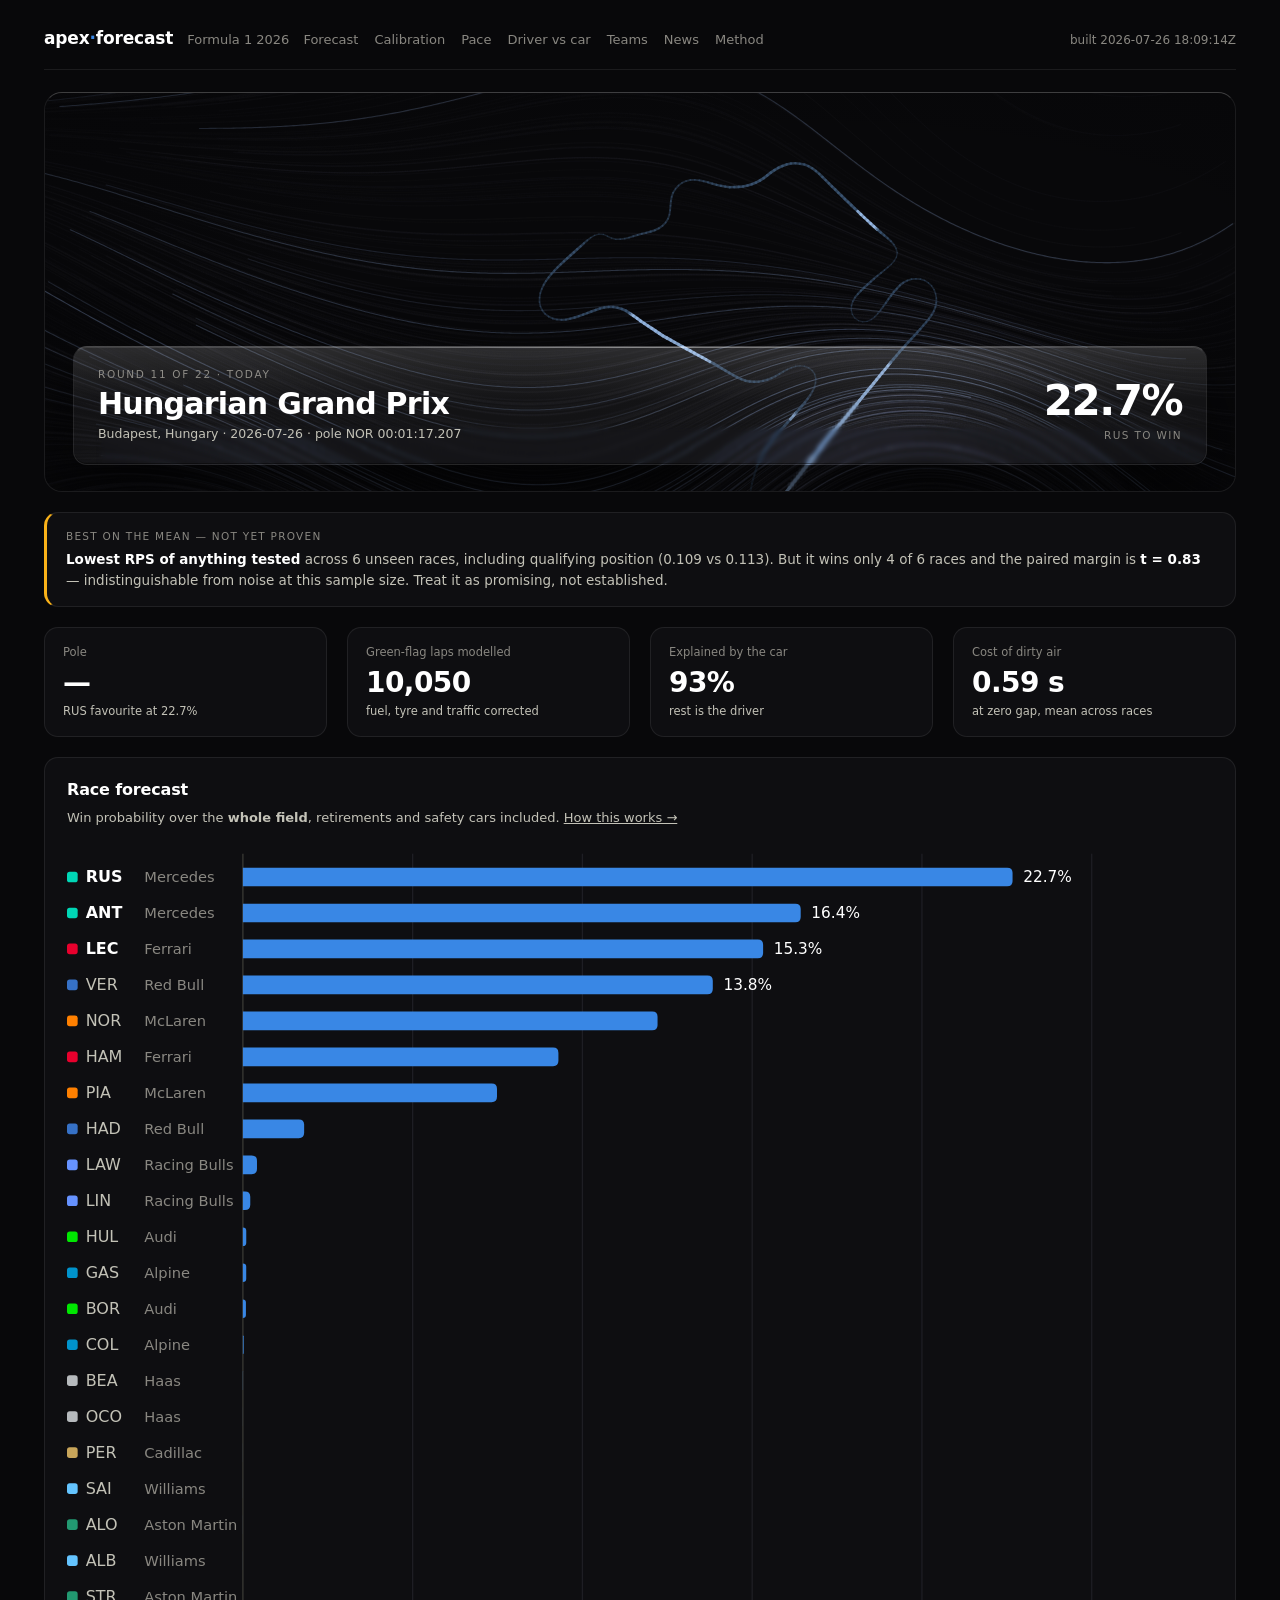
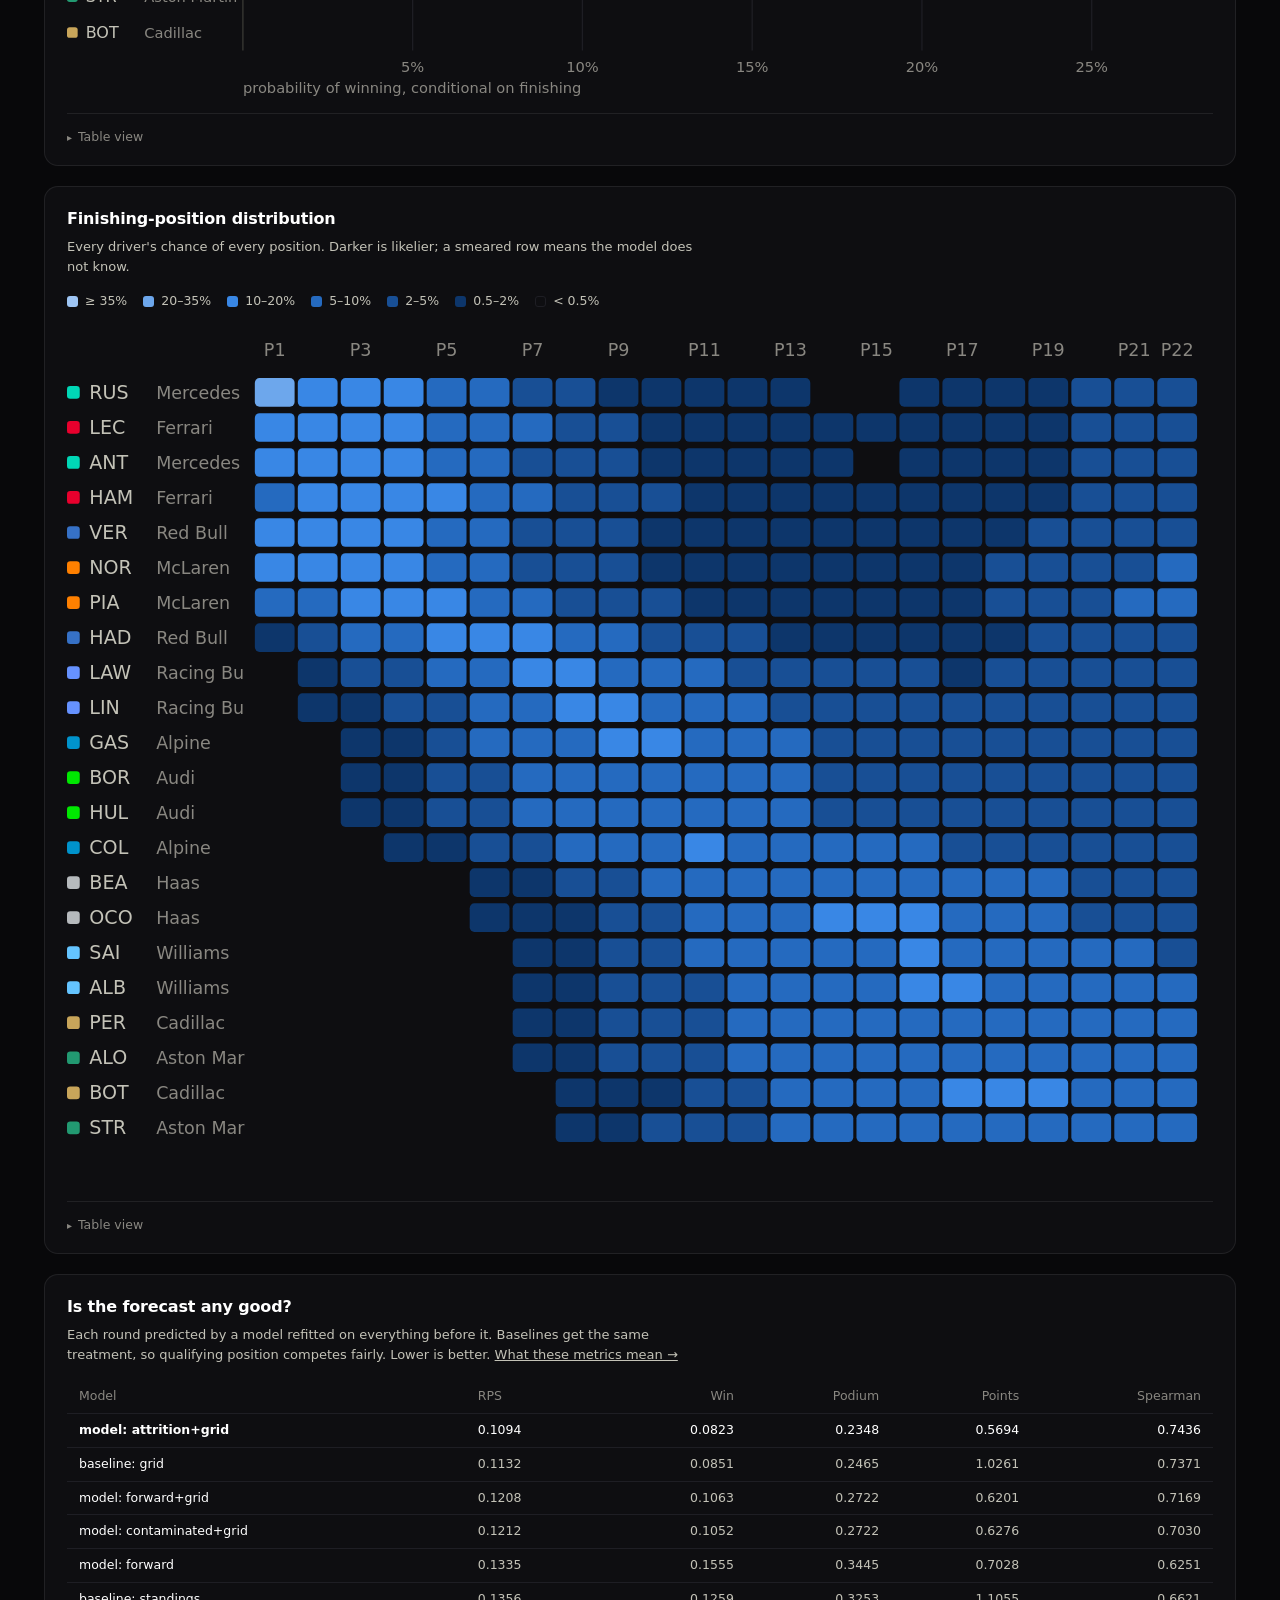
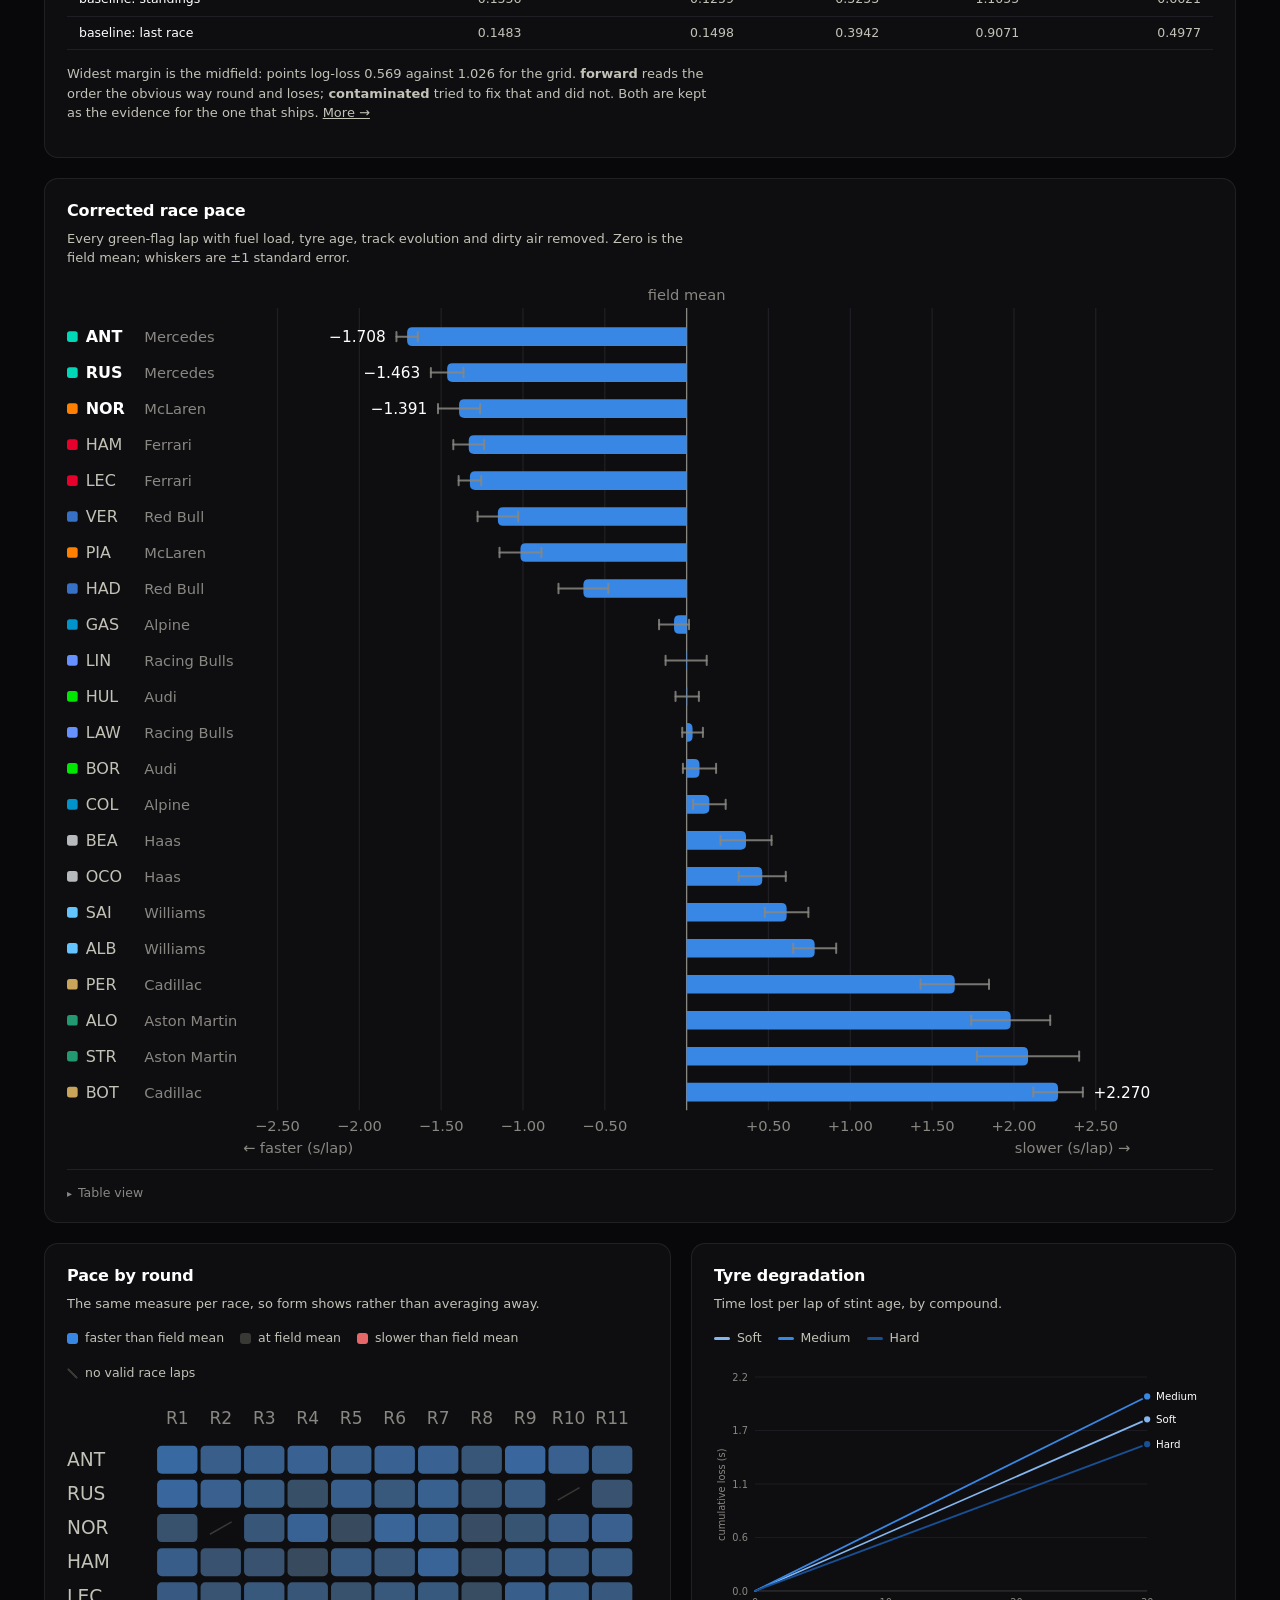
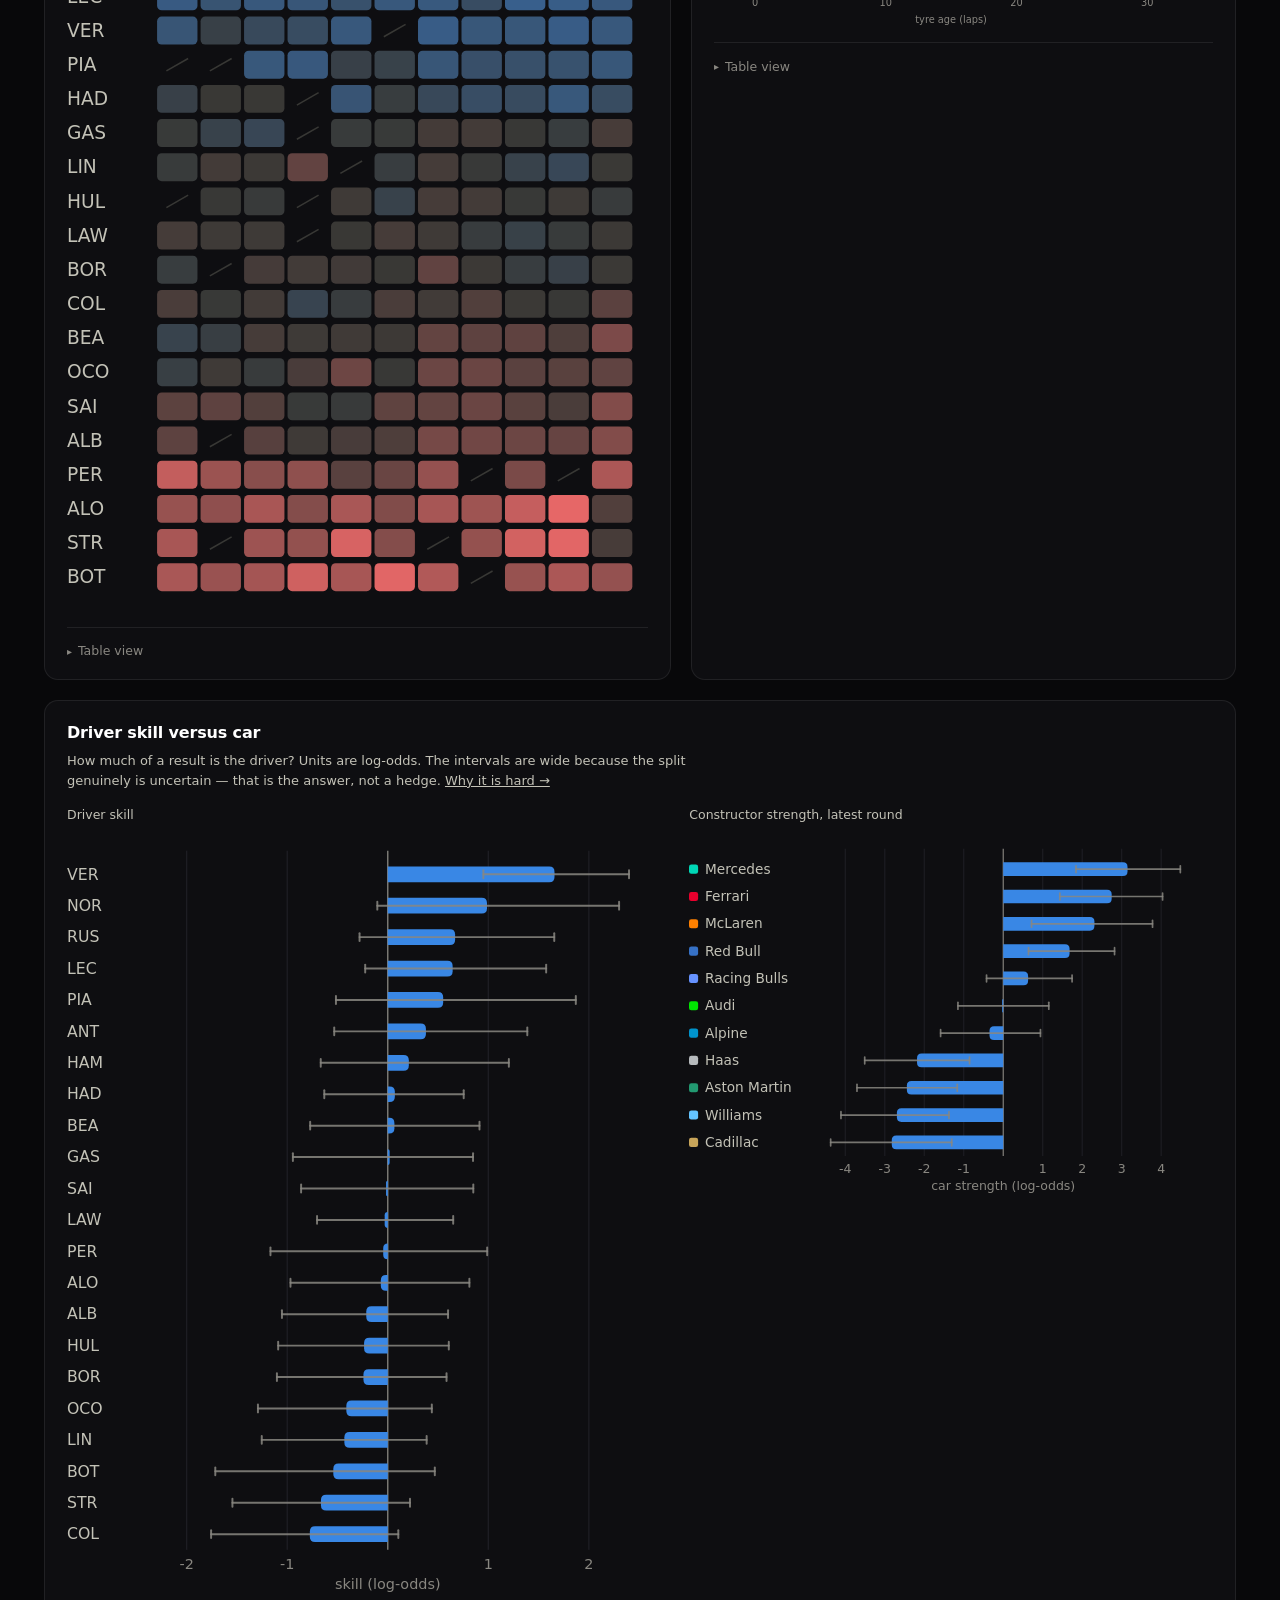
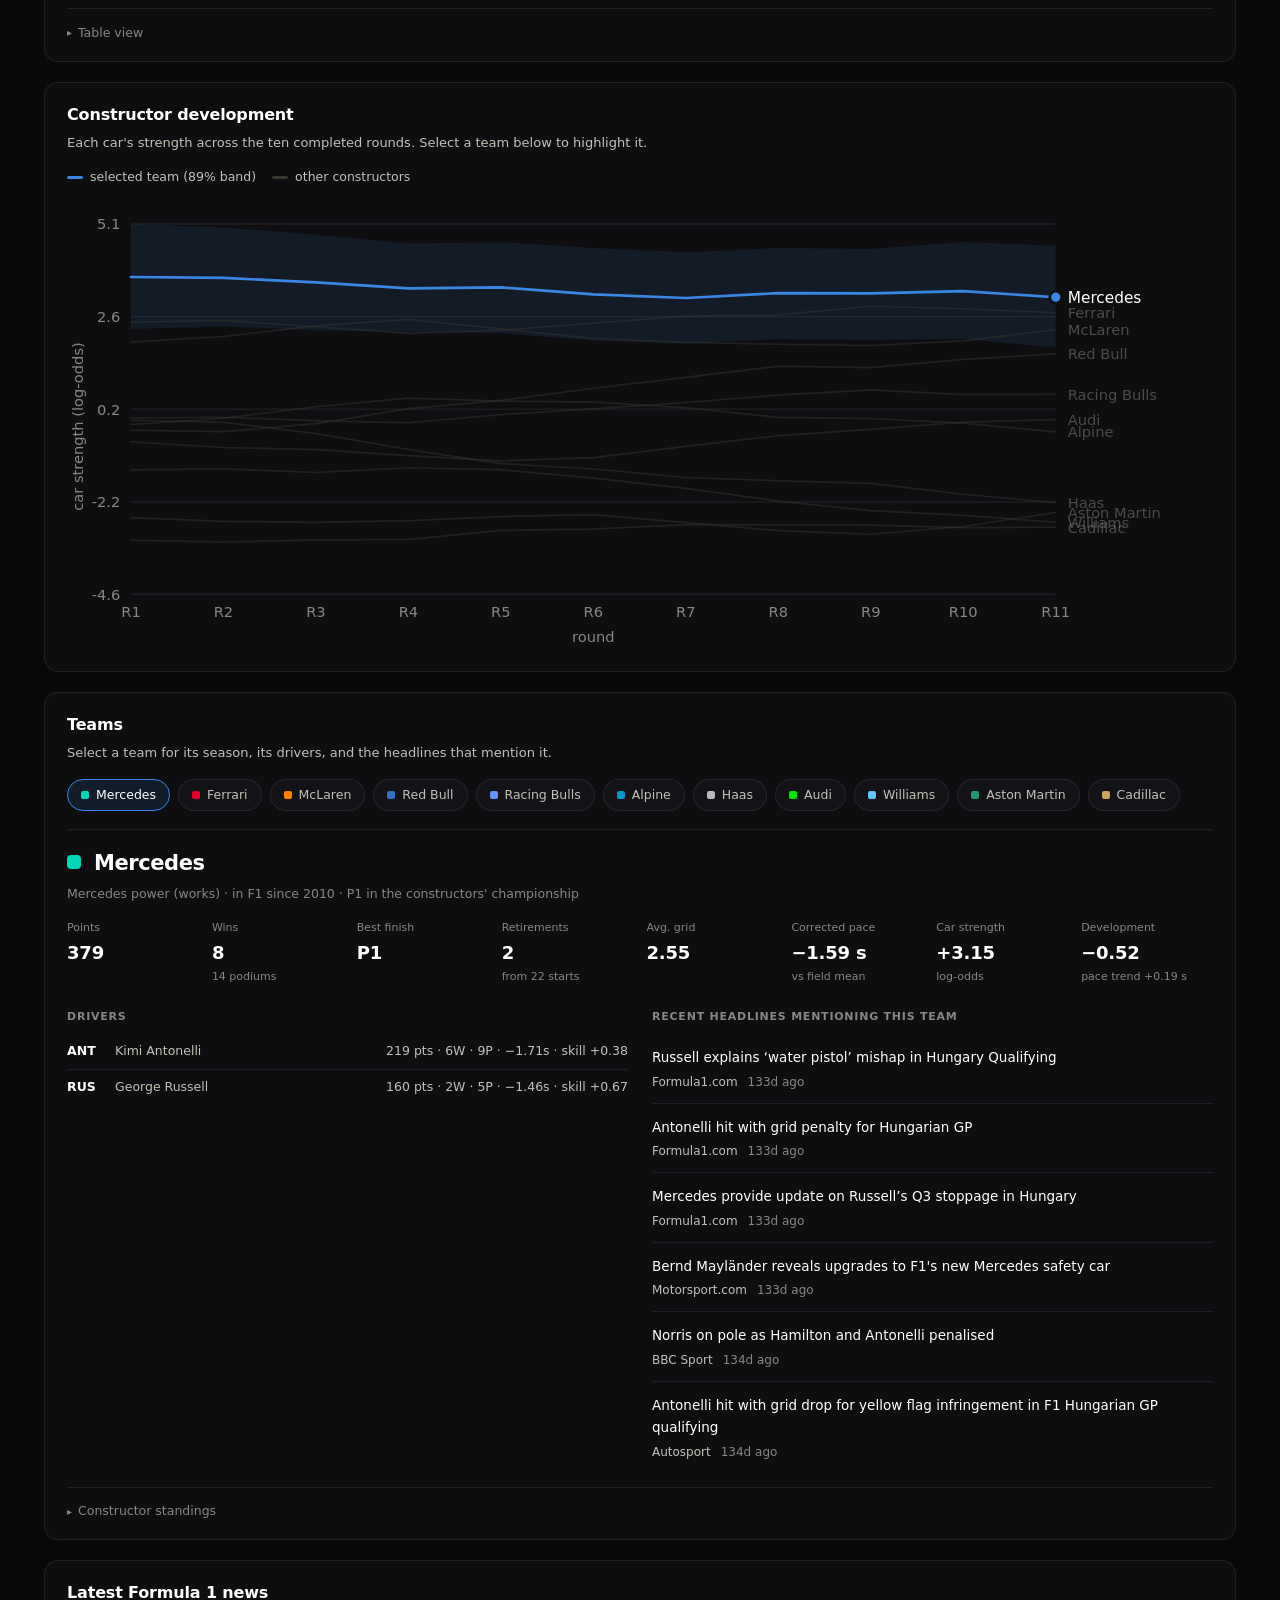
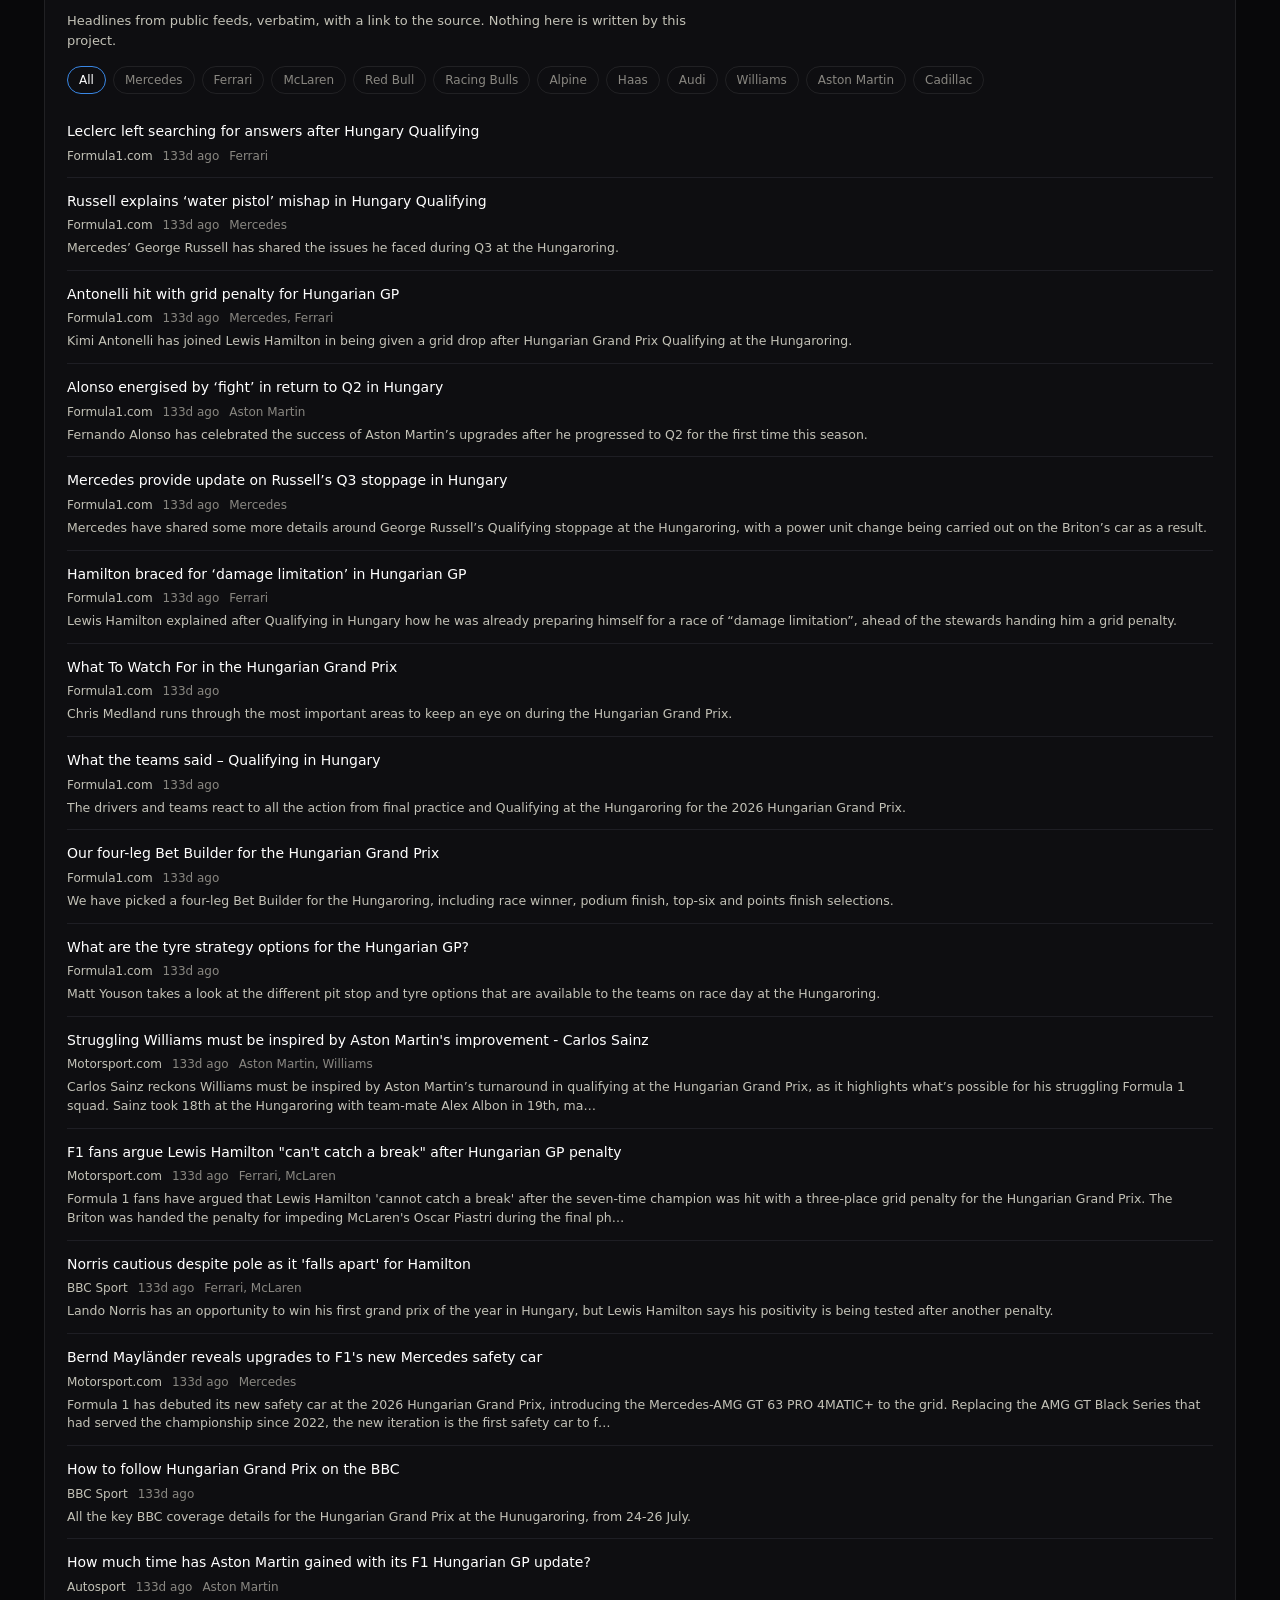
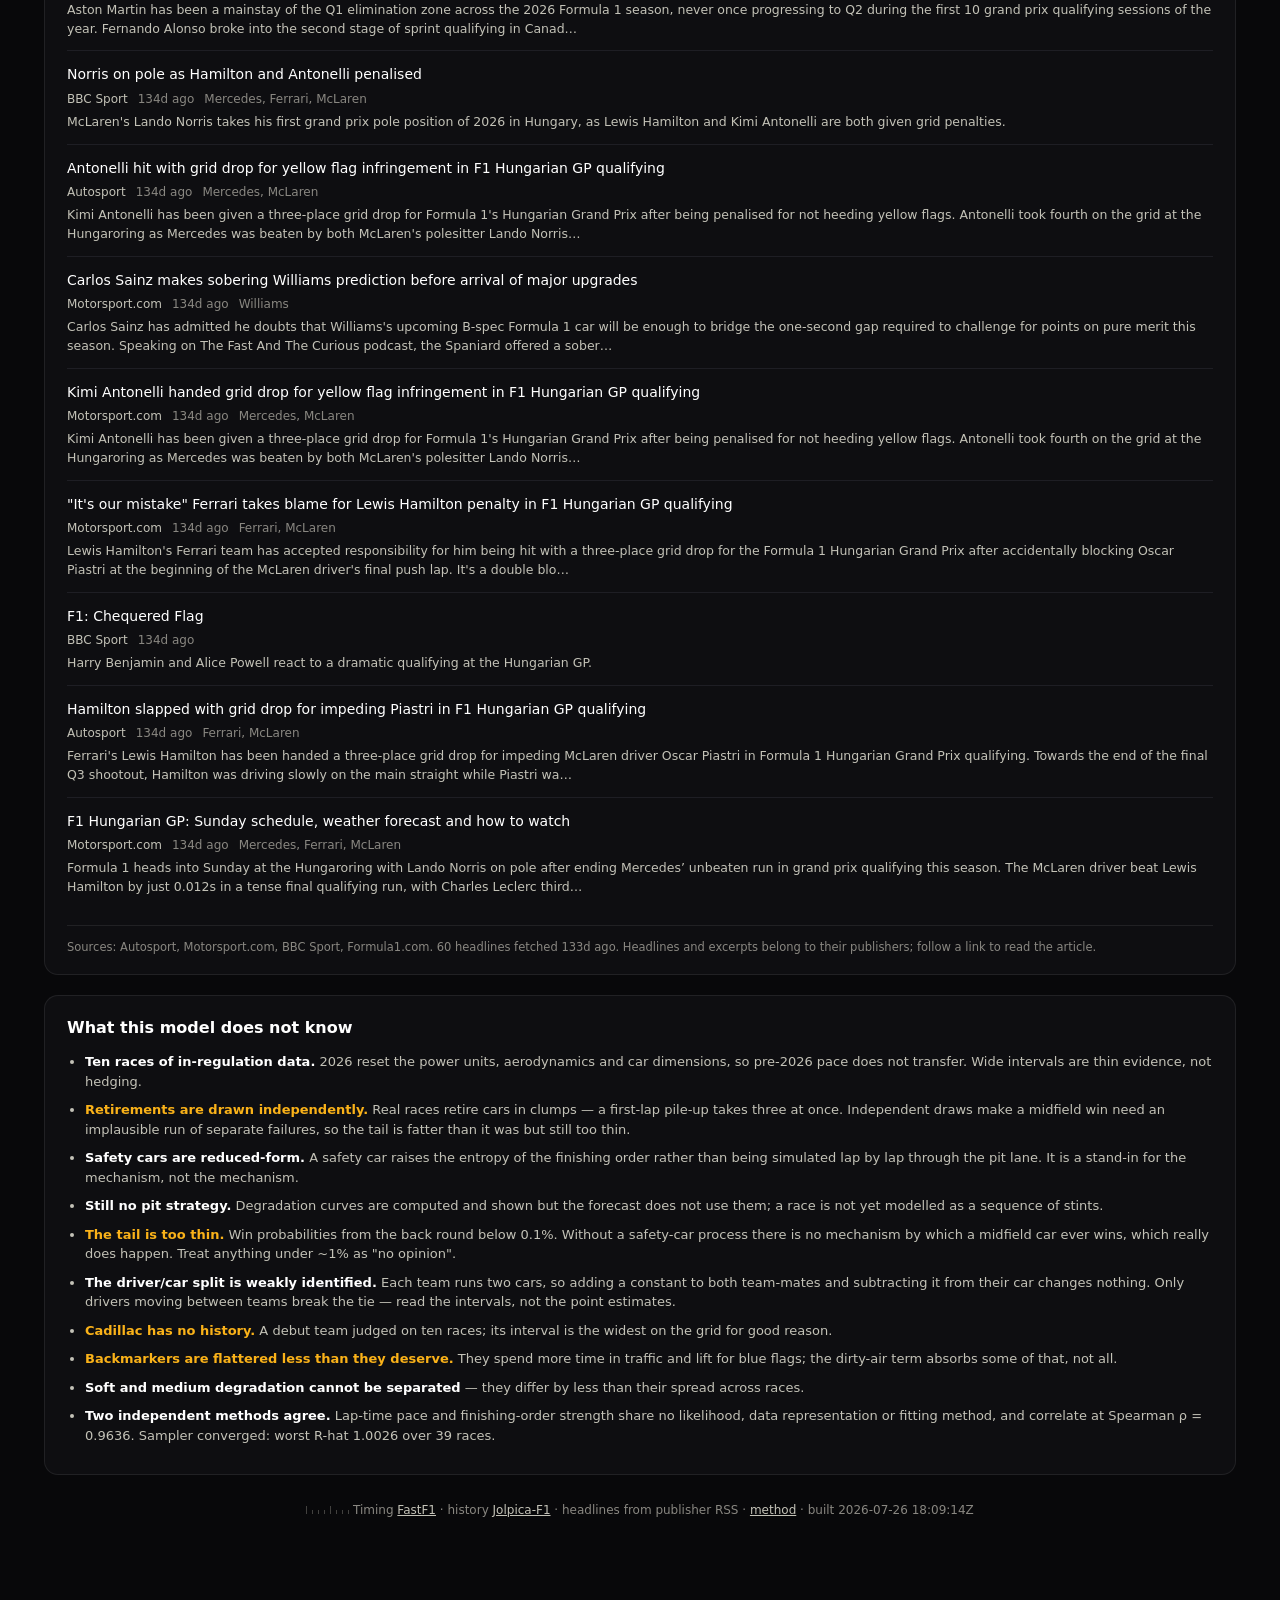
==== commit 4e20ab51: "Tier 1-4: reliability, safety cars, circuit-specific grid, sprints, weather Post-race review of roun" ====
--- a/web/index.html
+++ b/web/index.html
@@ -7,7 +7,7 @@
 <meta name="description" content="Probabilistic Formula 1 race forecasting for the 2026 regulation era: pace deconvolution, driver-versus-car separation, and out-of-sample calibrated finishing-order predictions.">
 <!-- Assets carry a version query so a redeploy cannot be served from a stale cache.
      Bump ?v= whenever style.css, app.js or hero.js changes. -->
-<link rel="stylesheet" href="assets/style.css?v=9">
+<link rel="stylesheet" href="assets/style.css?v=10">
 </head>
 <body>
 <div class="wrap">
@@ -53,8 +53,7 @@
   <section class="card" id="forecast">
     <h2>Race forecast</h2>
     <p class="desc">
-      Win probability from the qualifying grid. <b>Conditional on finishing</b> — retirements
-      are a reliability process, modelled separately.
+      Win probability over the <b>whole field</b>, retirements and safety cars included.
       <a href="method.html#forecast">How this works →</a>
     </p>
     <div class="chart-scroll"><div id="win-chart"></div></div>
@@ -63,7 +62,7 @@
       <div class="table-scroll">
         <table id="forecast-table">
           <thead><tr>
-            <th>Driver</th><th>Team</th><th>Grid</th><th>Win</th><th>Podium</th><th>Points</th><th>Exp. finish</th>
+            <th>Driver</th><th>Team</th><th>Grid</th><th>Finishes</th><th>Win</th><th>Podium</th><th>Points</th><th>Exp. finish</th>
           </tr></thead>
           <tbody></tbody>
         </table>
@@ -226,8 +225,15 @@
       <li><b>Ten races of in-regulation data.</b> 2026 reset the power units, aerodynamics and car
         dimensions, so pre-2026 pace does not transfer. Wide intervals are thin evidence, not
         hedging.</li>
-      <li><b>No reliability, safety cars, weather or pit strategy.</b> The forecast is conditional
-        on finishing. A full race prediction needs all four, and none are built.</li>
+      <li><b class="caveat">Retirements are drawn independently.</b> Real races retire cars in
+        clumps — a first-lap pile-up takes three at once. Independent draws make a midfield win
+        need an implausible run of separate failures, so the tail is fatter than it was but still
+        too thin.</li>
+      <li><b>Safety cars are reduced-form.</b> A safety car raises the entropy of the finishing
+        order rather than being simulated lap by lap through the pit lane. It is a stand-in for
+        the mechanism, not the mechanism.</li>
+      <li><b>Still no pit strategy.</b> Degradation curves are computed and shown but the forecast
+        does not use them; a race is not yet modelled as a sequence of stints.</li>
       <li><b class="caveat">The tail is too thin.</b> Win probabilities from the back round below
         0.1%. Without a safety-car process there is no mechanism by which a midfield car ever wins,
         which really does happen. Treat anything under ~1% as "no opinion".</li>
@@ -257,7 +263,7 @@
 </div>
 
 <div class="tip" id="tip" role="status" aria-live="polite"></div>
-<script src="assets/app.js?v=9"></script>
-<script type="module" src="assets/hero.js?v=9"></script>
+<script src="assets/app.js?v=10"></script>
+<script type="module" src="assets/hero.js?v=10"></script>
 </body>
 </html>
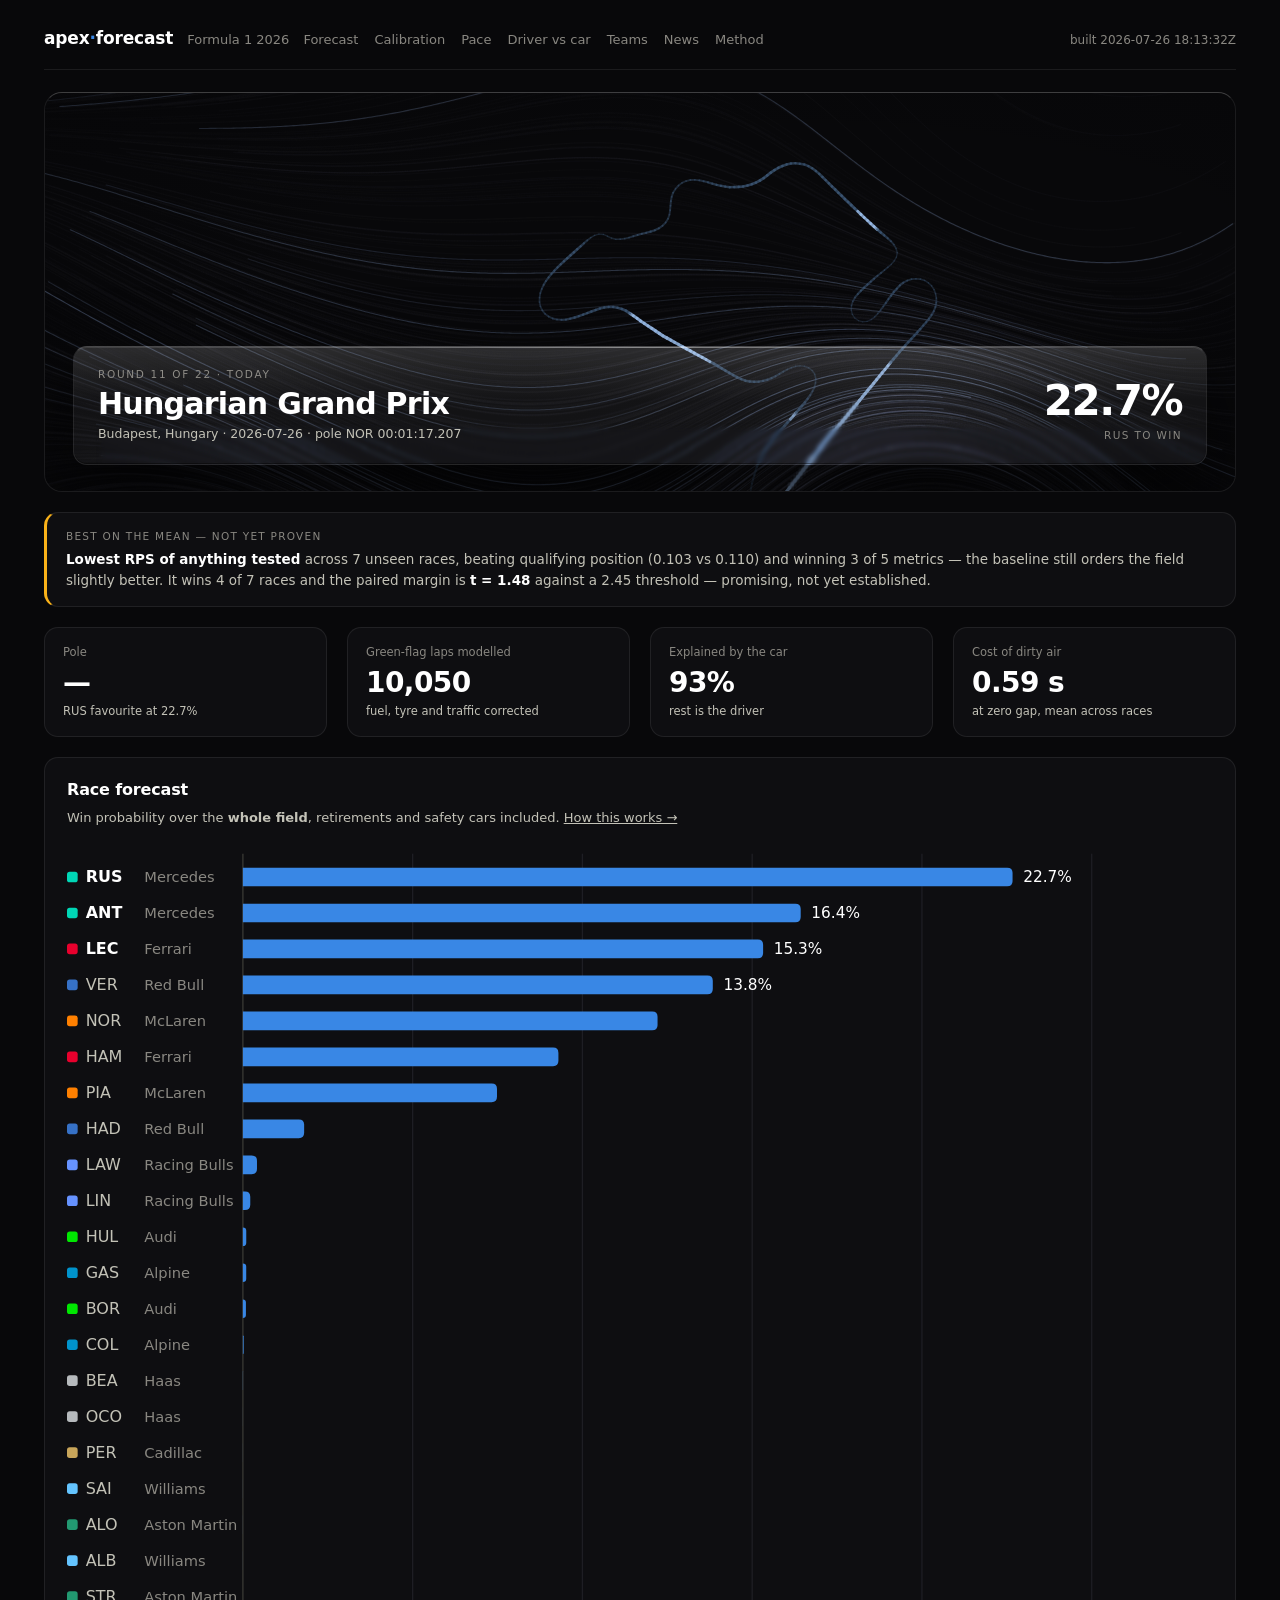
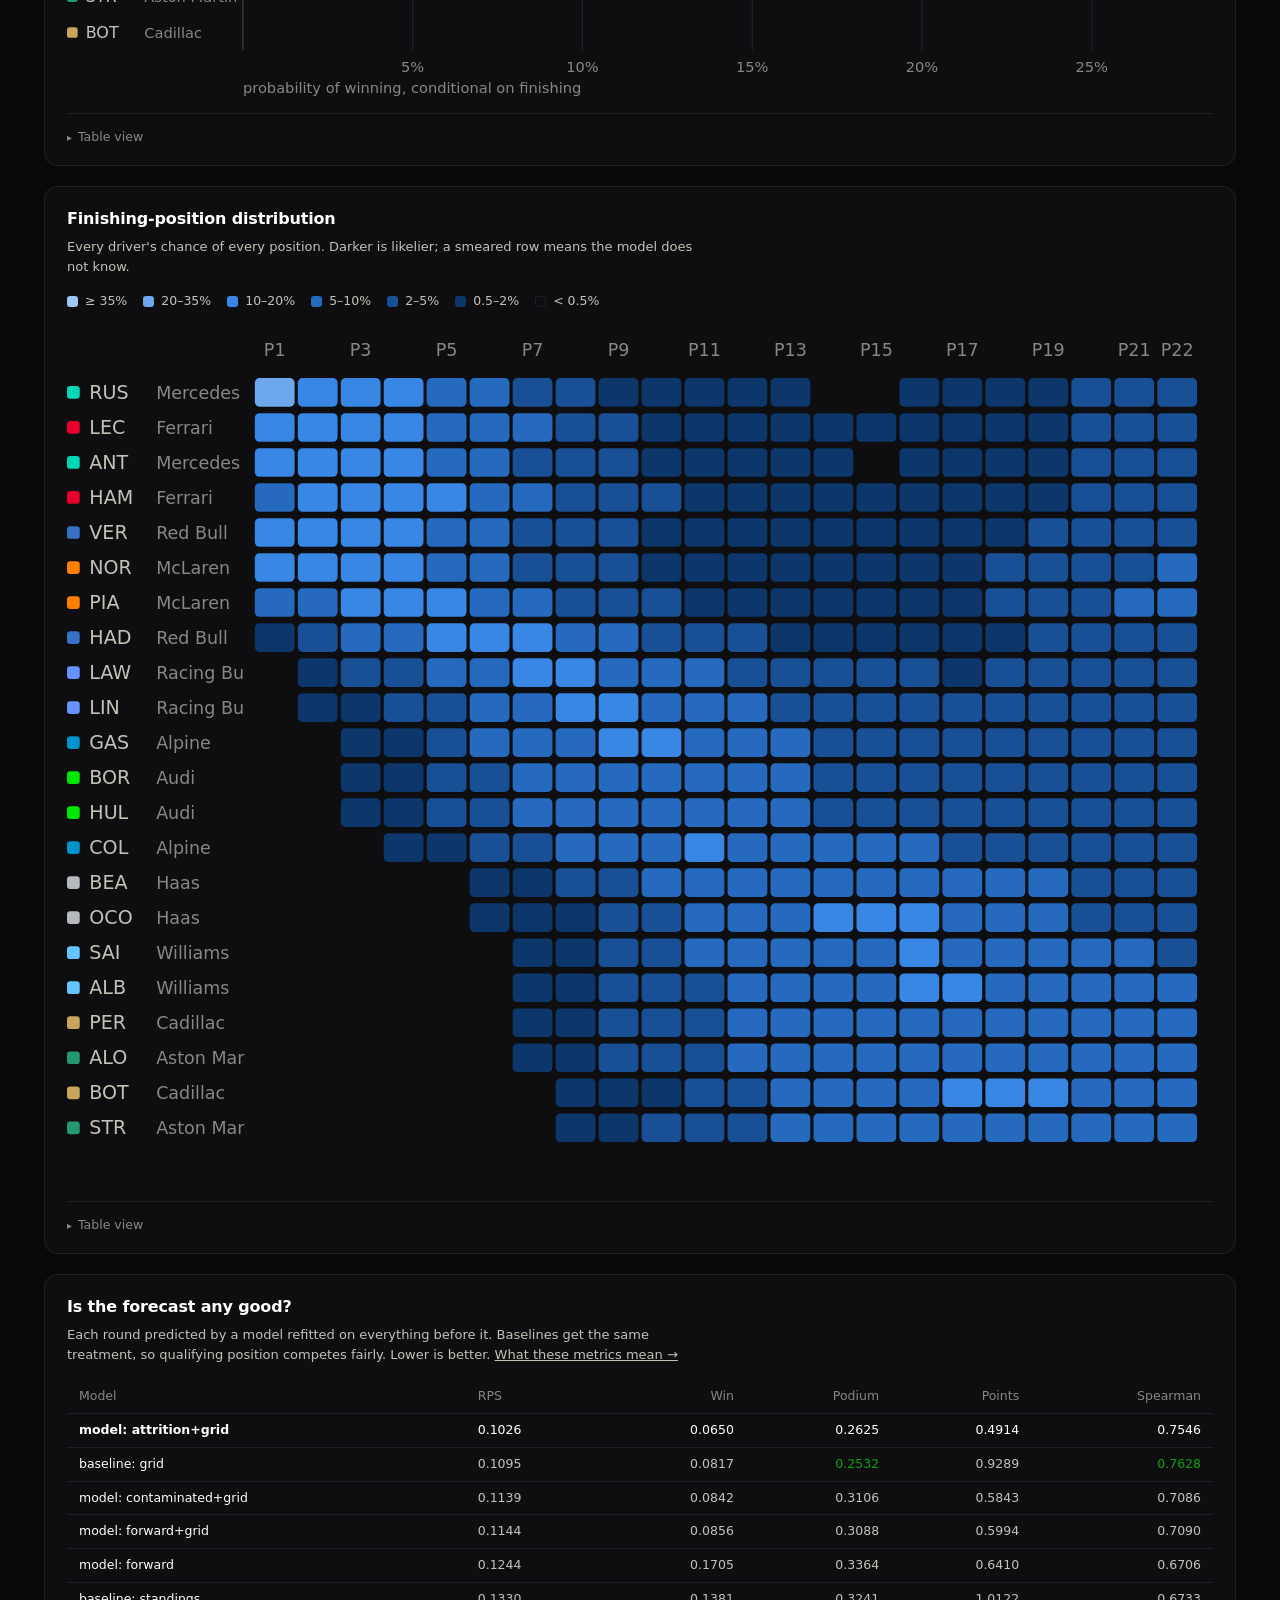
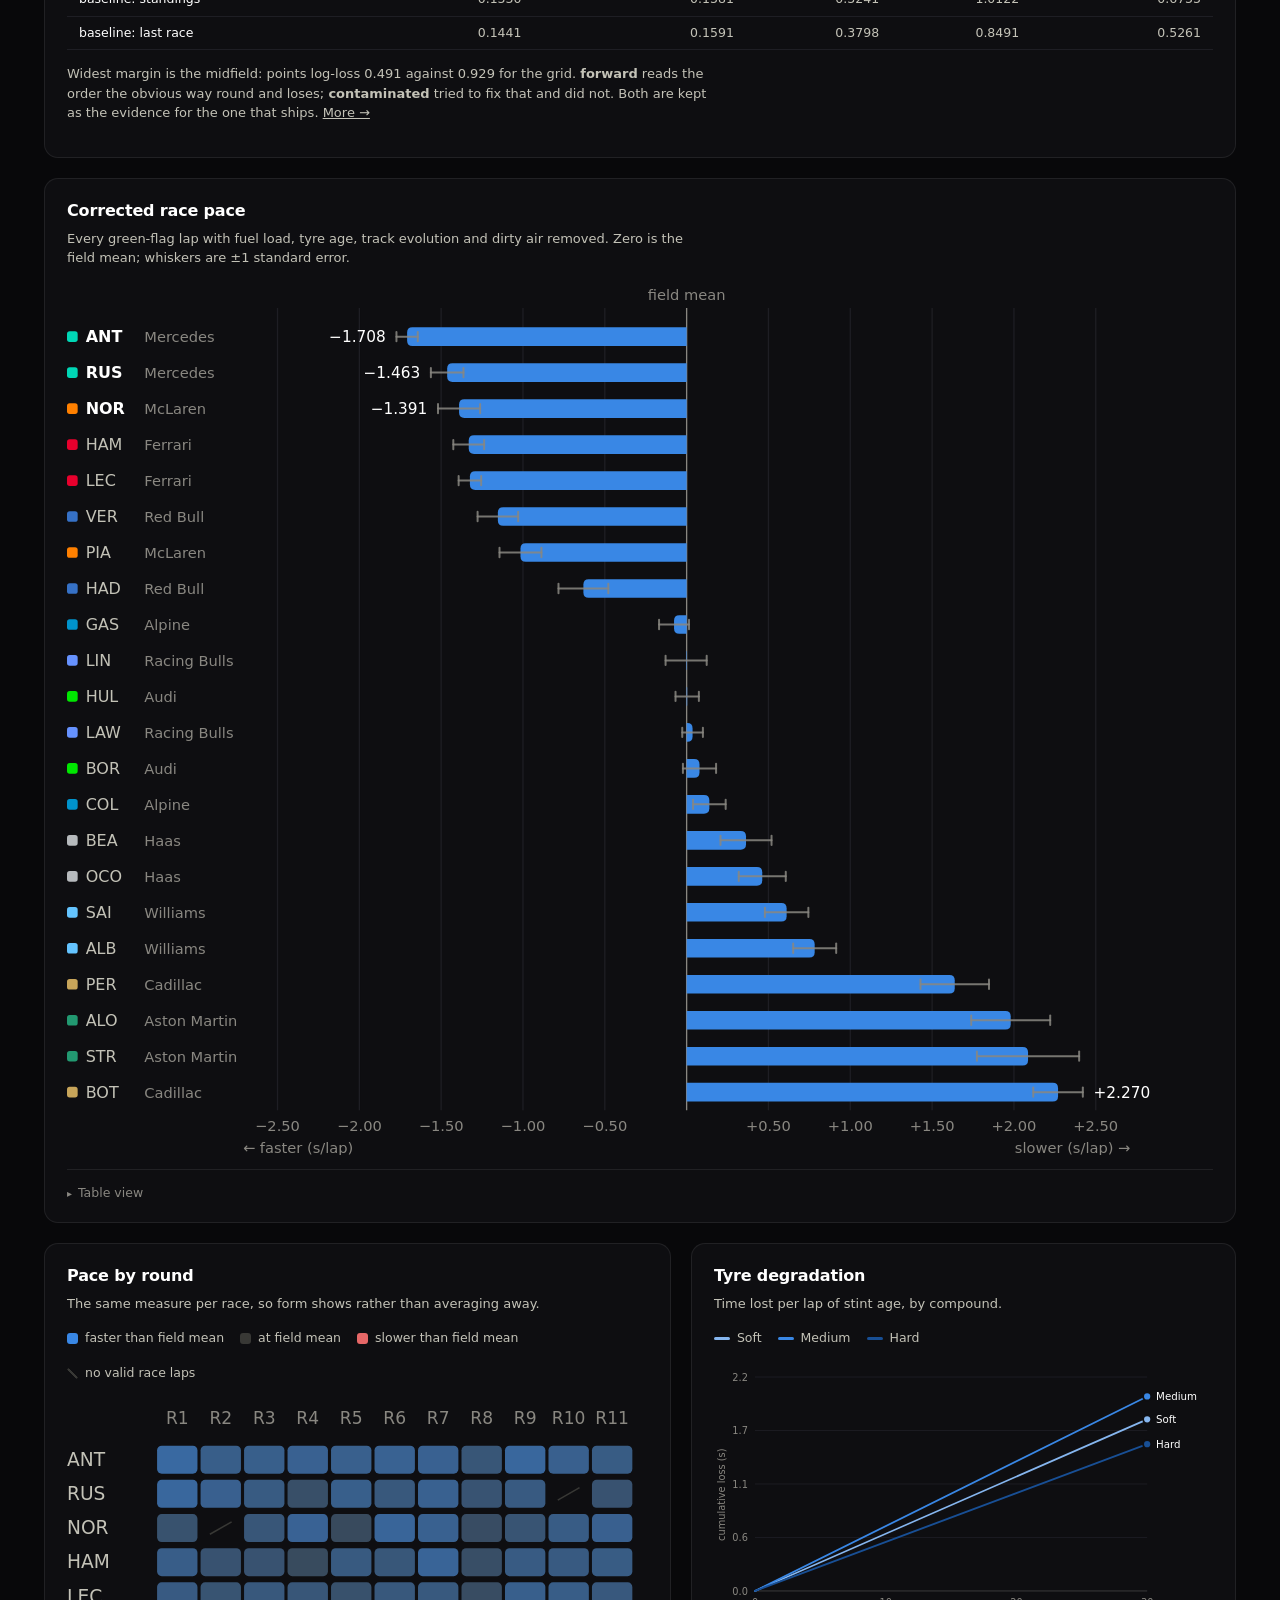
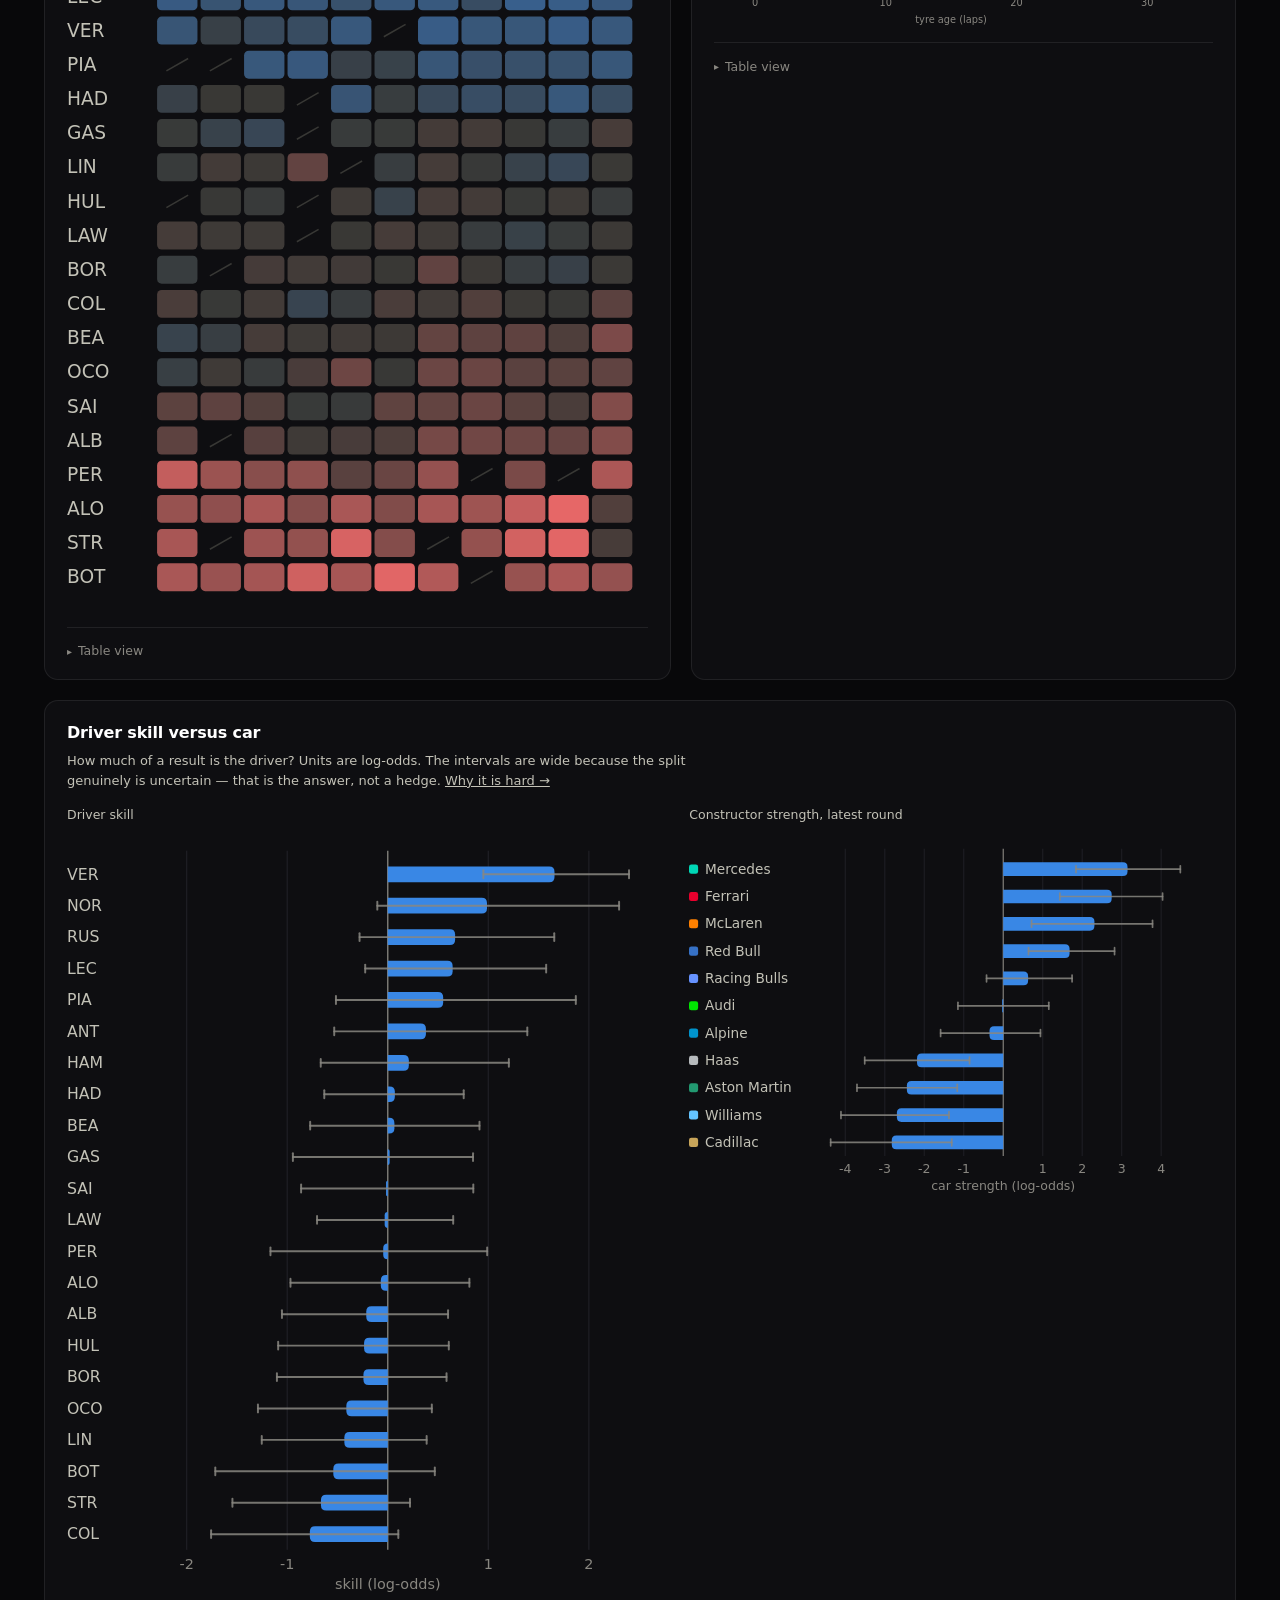
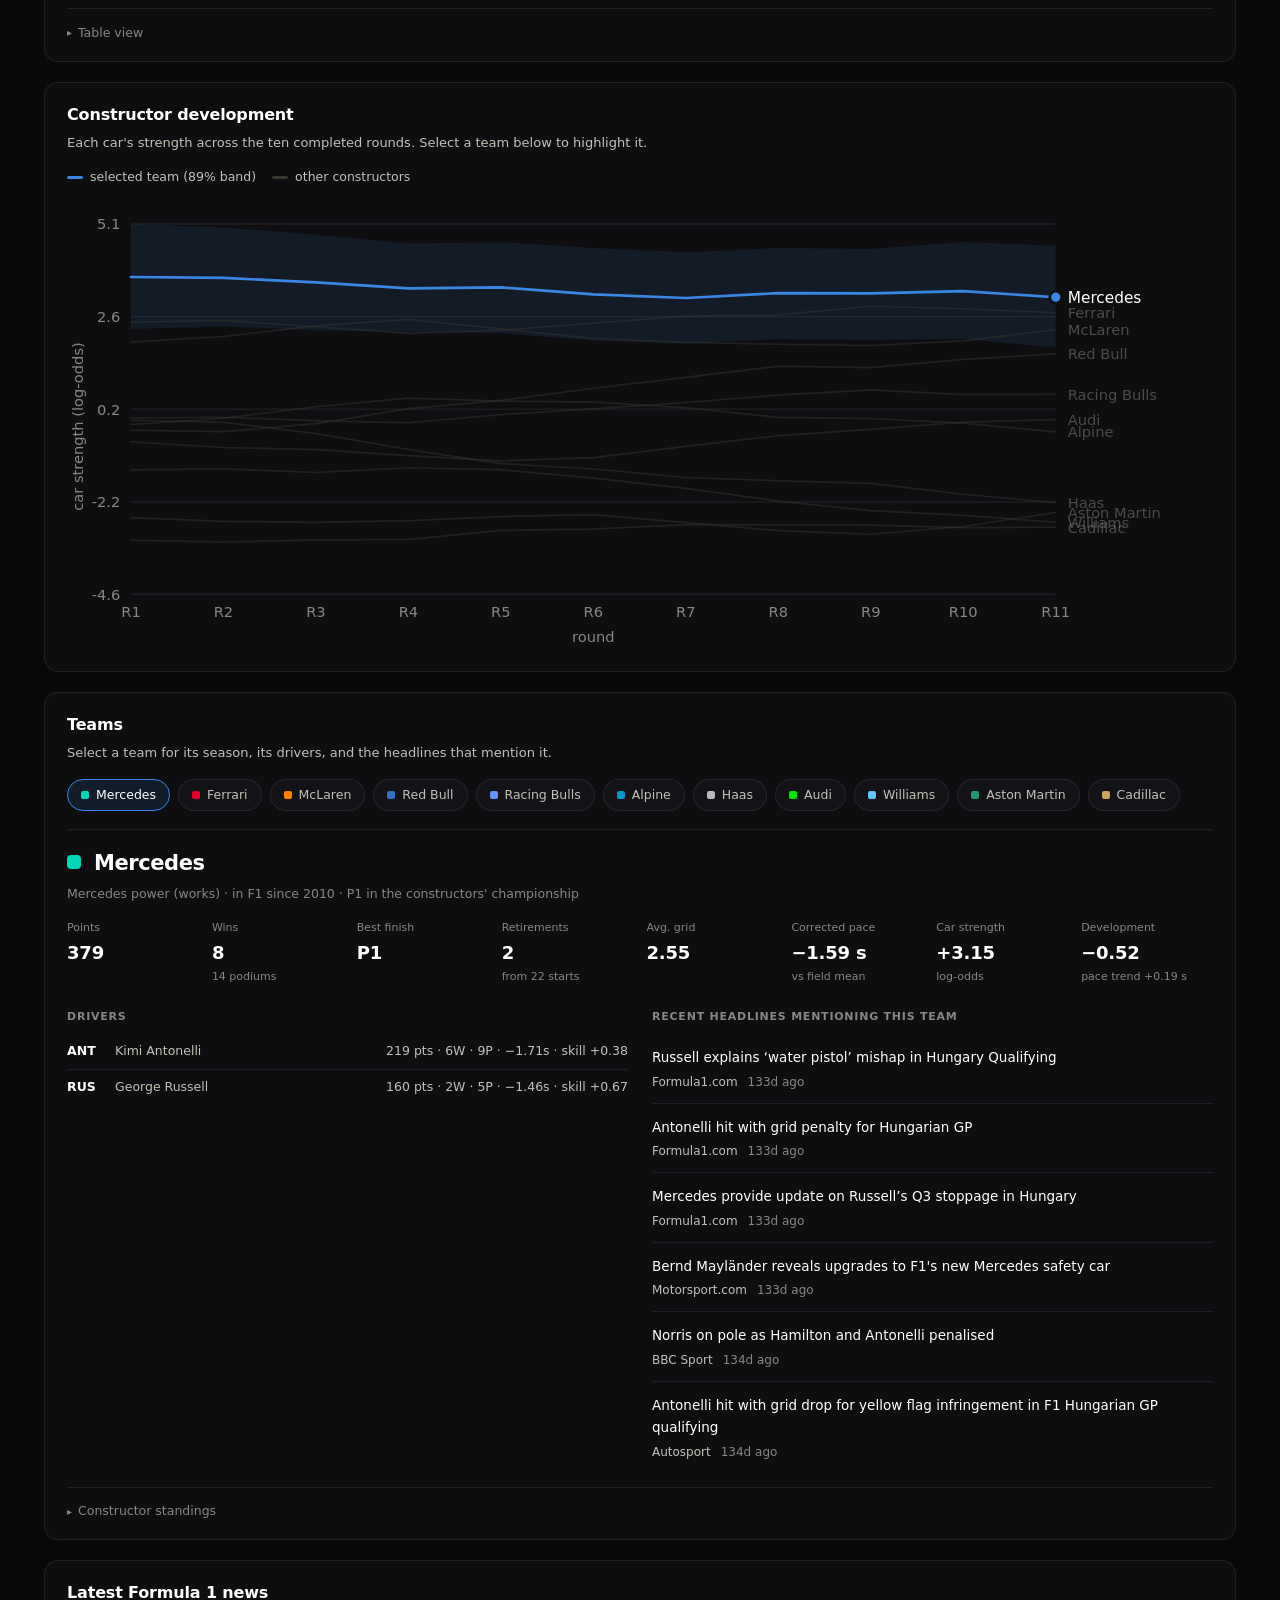
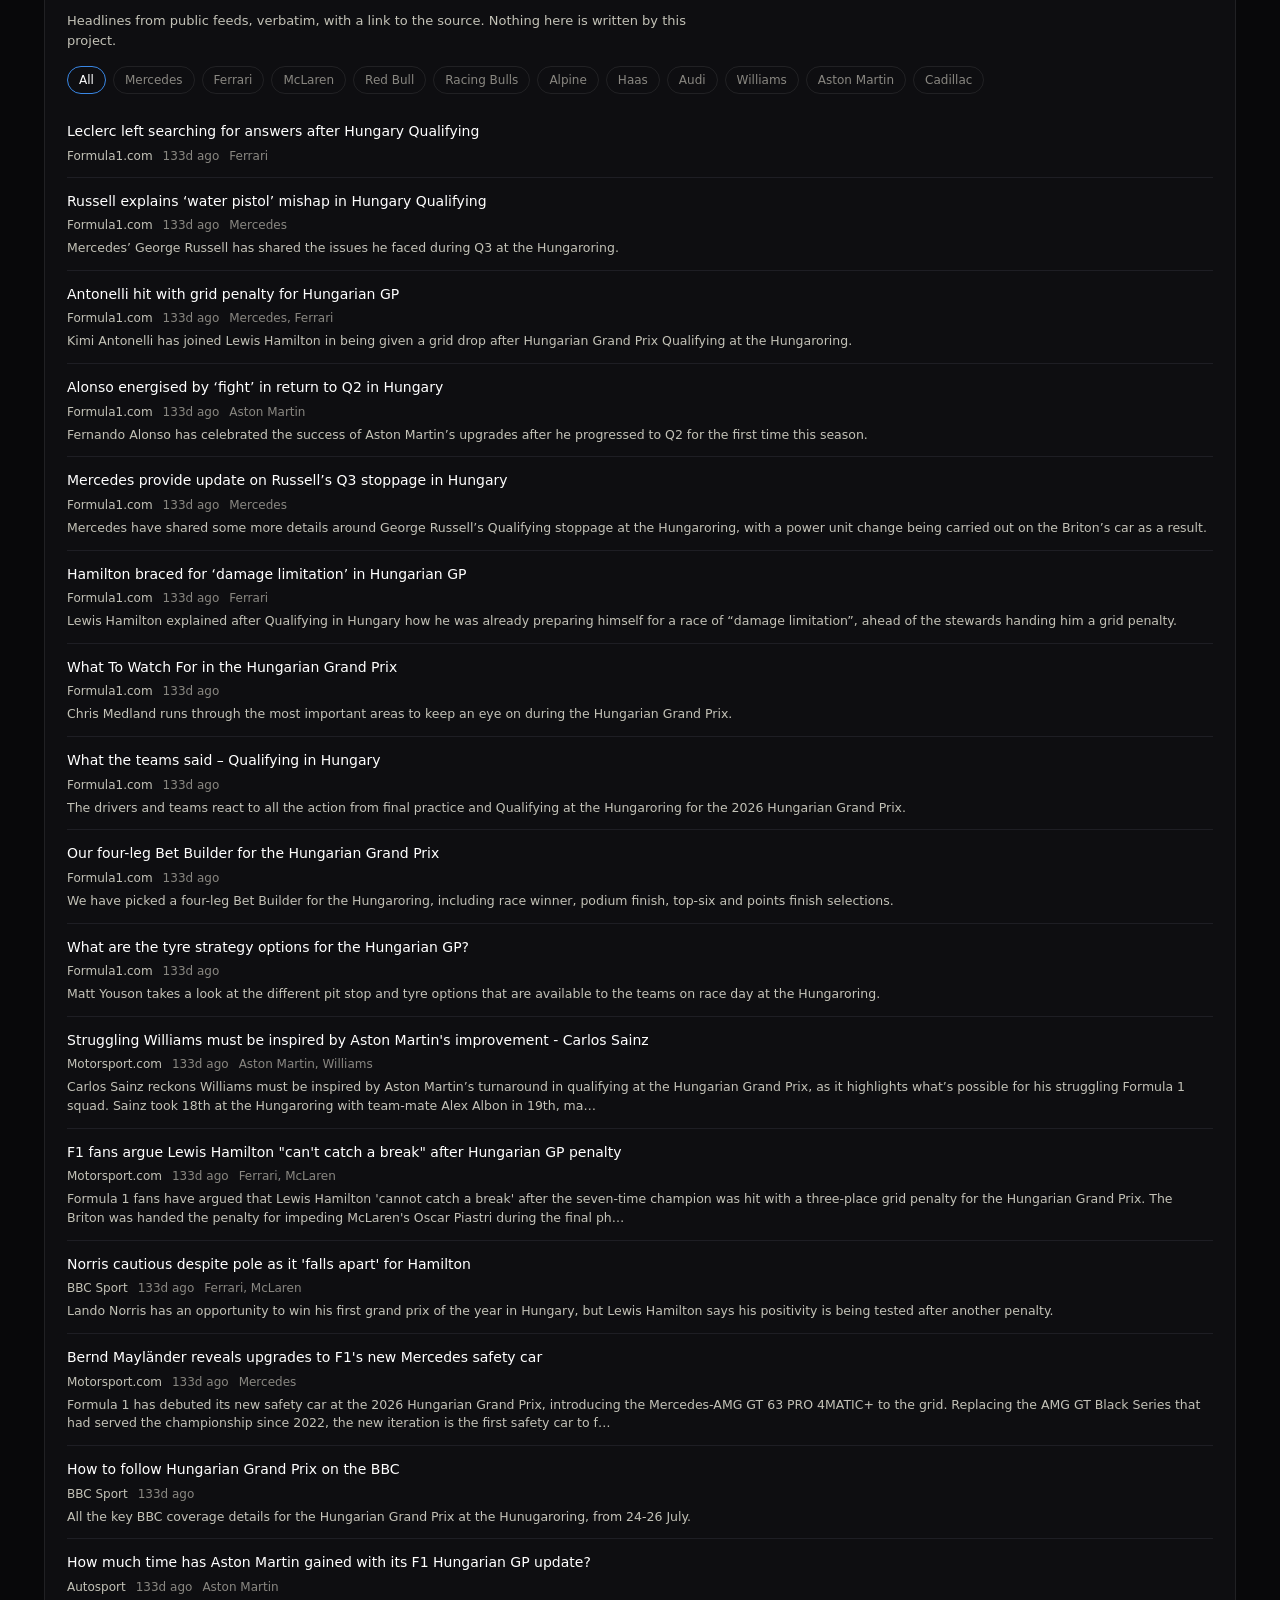
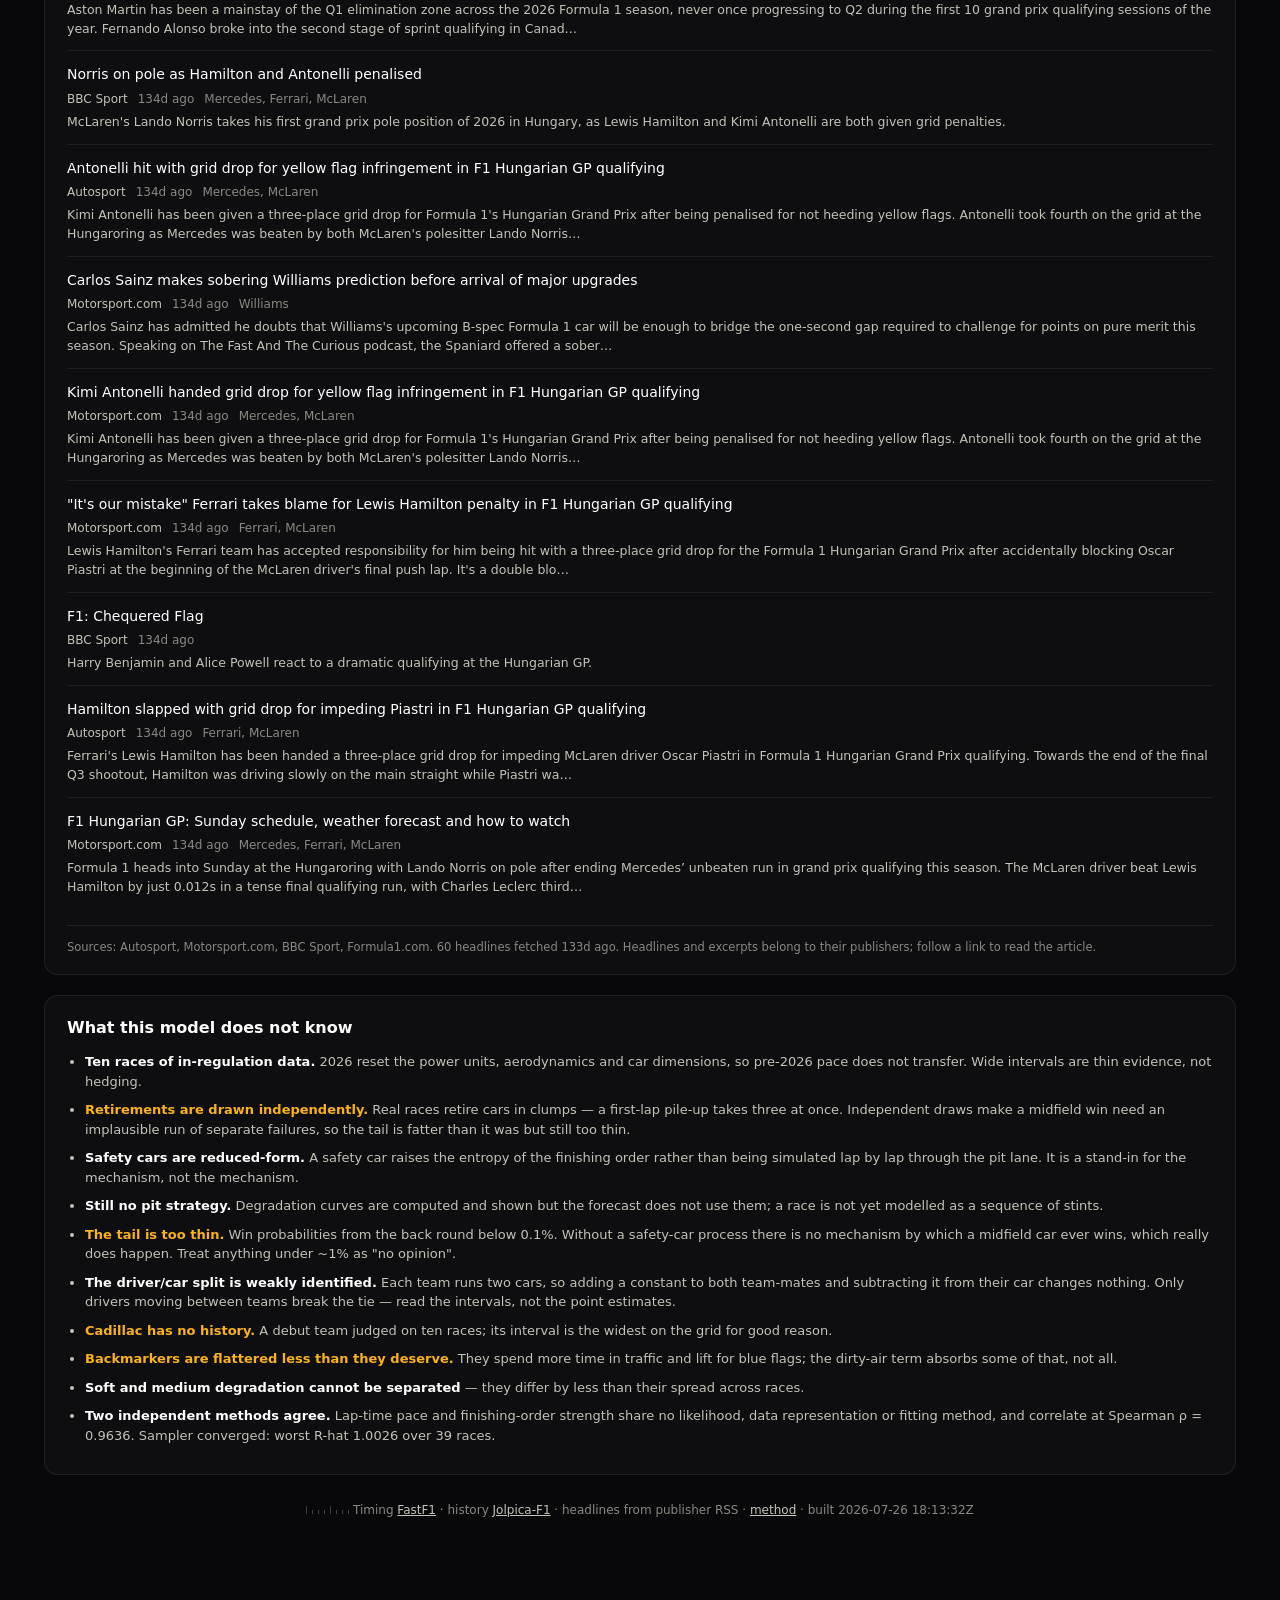
==== commit 1343dc3f: "Recalibrate after the tier changes; make the significance test sample-aware Walk-forward rerun over " ====
--- a/web/index.html
+++ b/web/index.html
@@ -7,7 +7,7 @@
 <meta name="description" content="Probabilistic Formula 1 race forecasting for the 2026 regulation era: pace deconvolution, driver-versus-car separation, and out-of-sample calibrated finishing-order predictions.">
 <!-- Assets carry a version query so a redeploy cannot be served from a stale cache.
      Bump ?v= whenever style.css, app.js or hero.js changes. -->
-<link rel="stylesheet" href="assets/style.css?v=10">
+<link rel="stylesheet" href="assets/style.css?v=11">
 </head>
 <body>
 <div class="wrap">
@@ -263,7 +263,7 @@
 </div>
 
 <div class="tip" id="tip" role="status" aria-live="polite"></div>
-<script src="assets/app.js?v=10"></script>
-<script type="module" src="assets/hero.js?v=10"></script>
+<script src="assets/app.js?v=11"></script>
+<script type="module" src="assets/hero.js?v=11"></script>
 </body>
 </html>
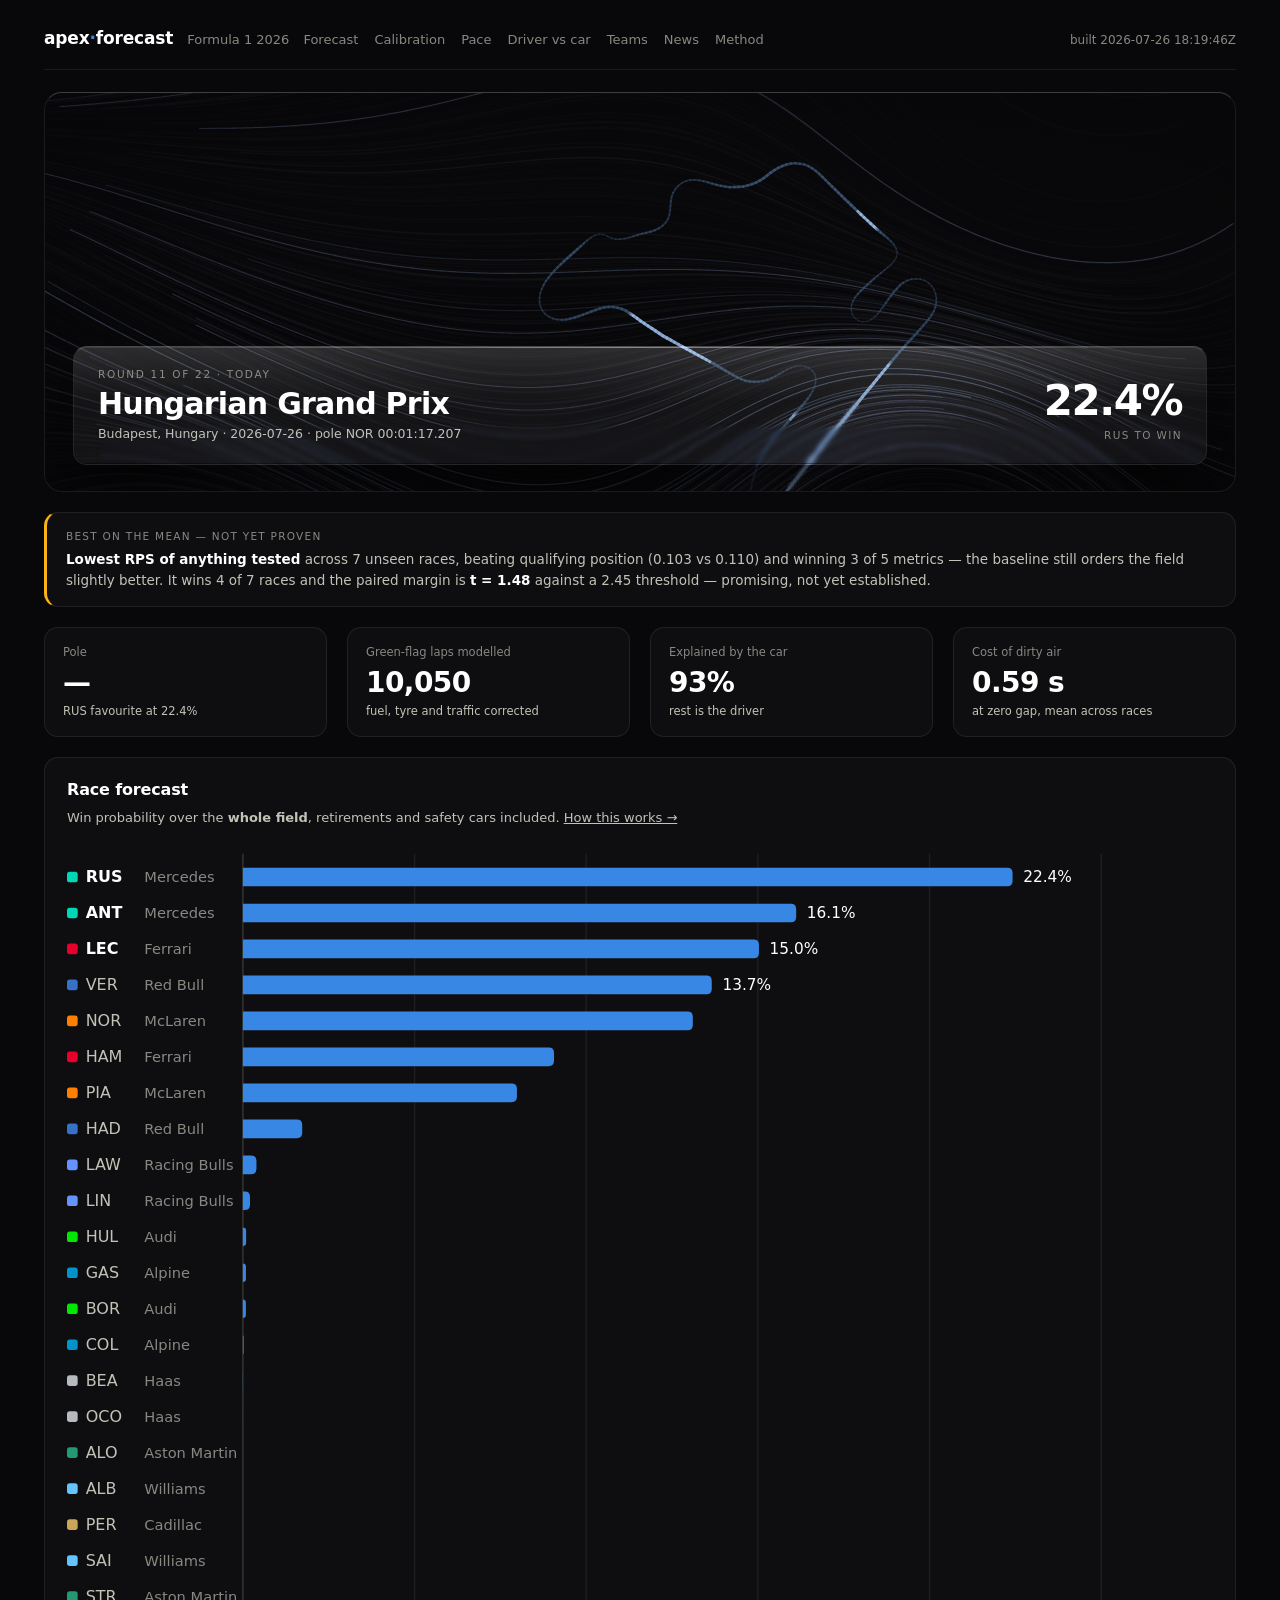
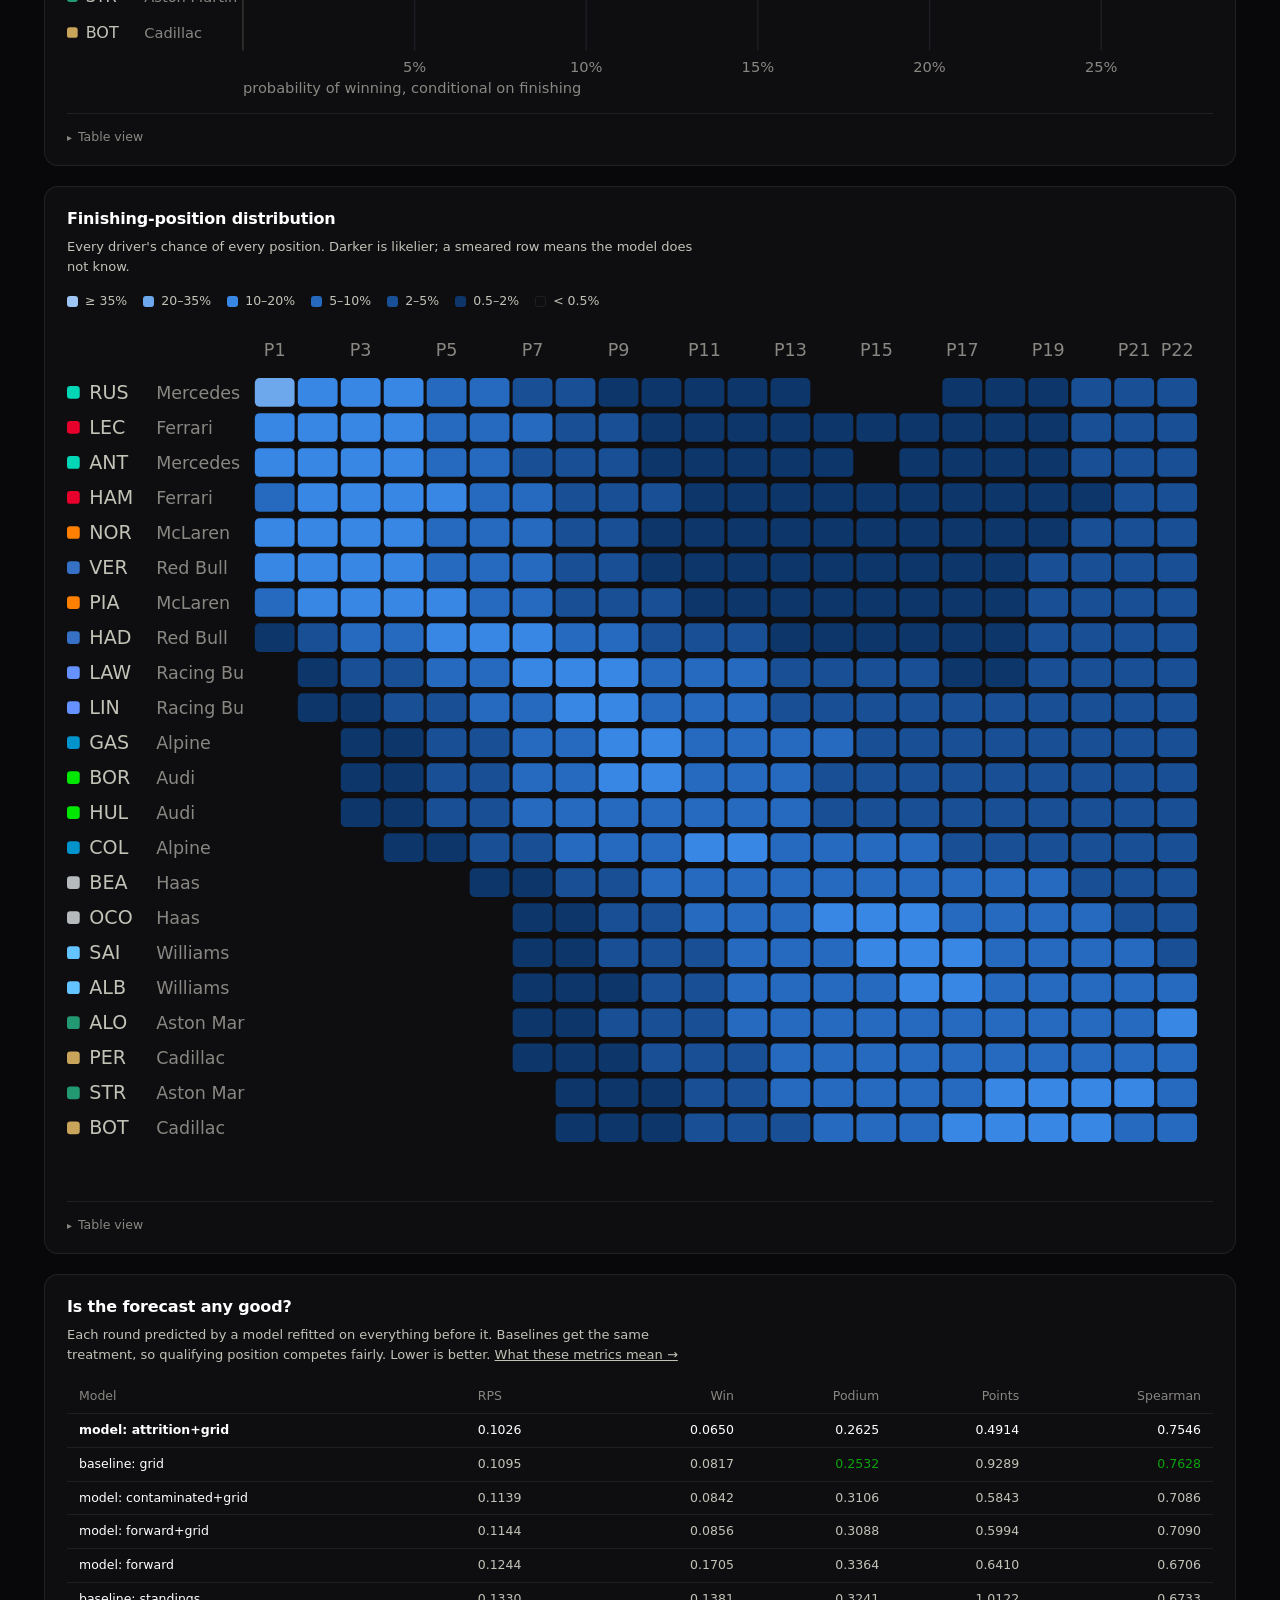
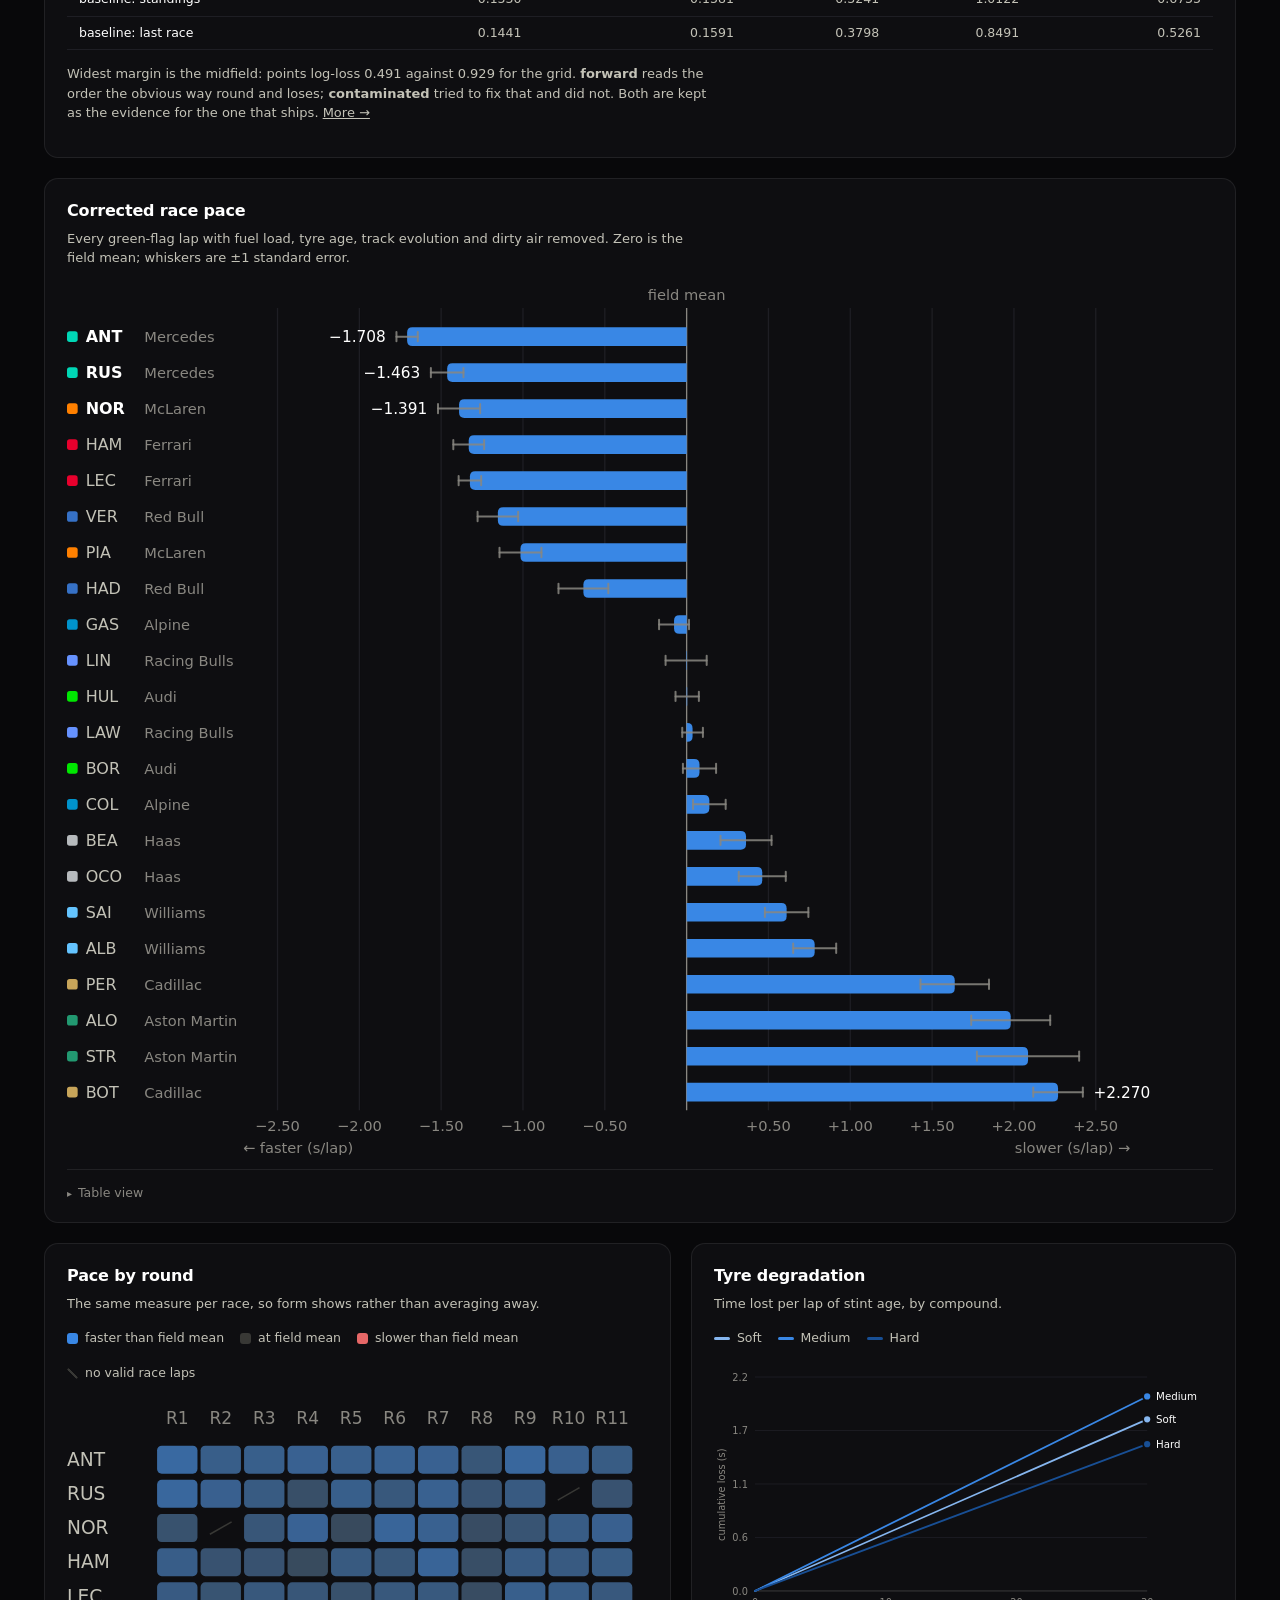
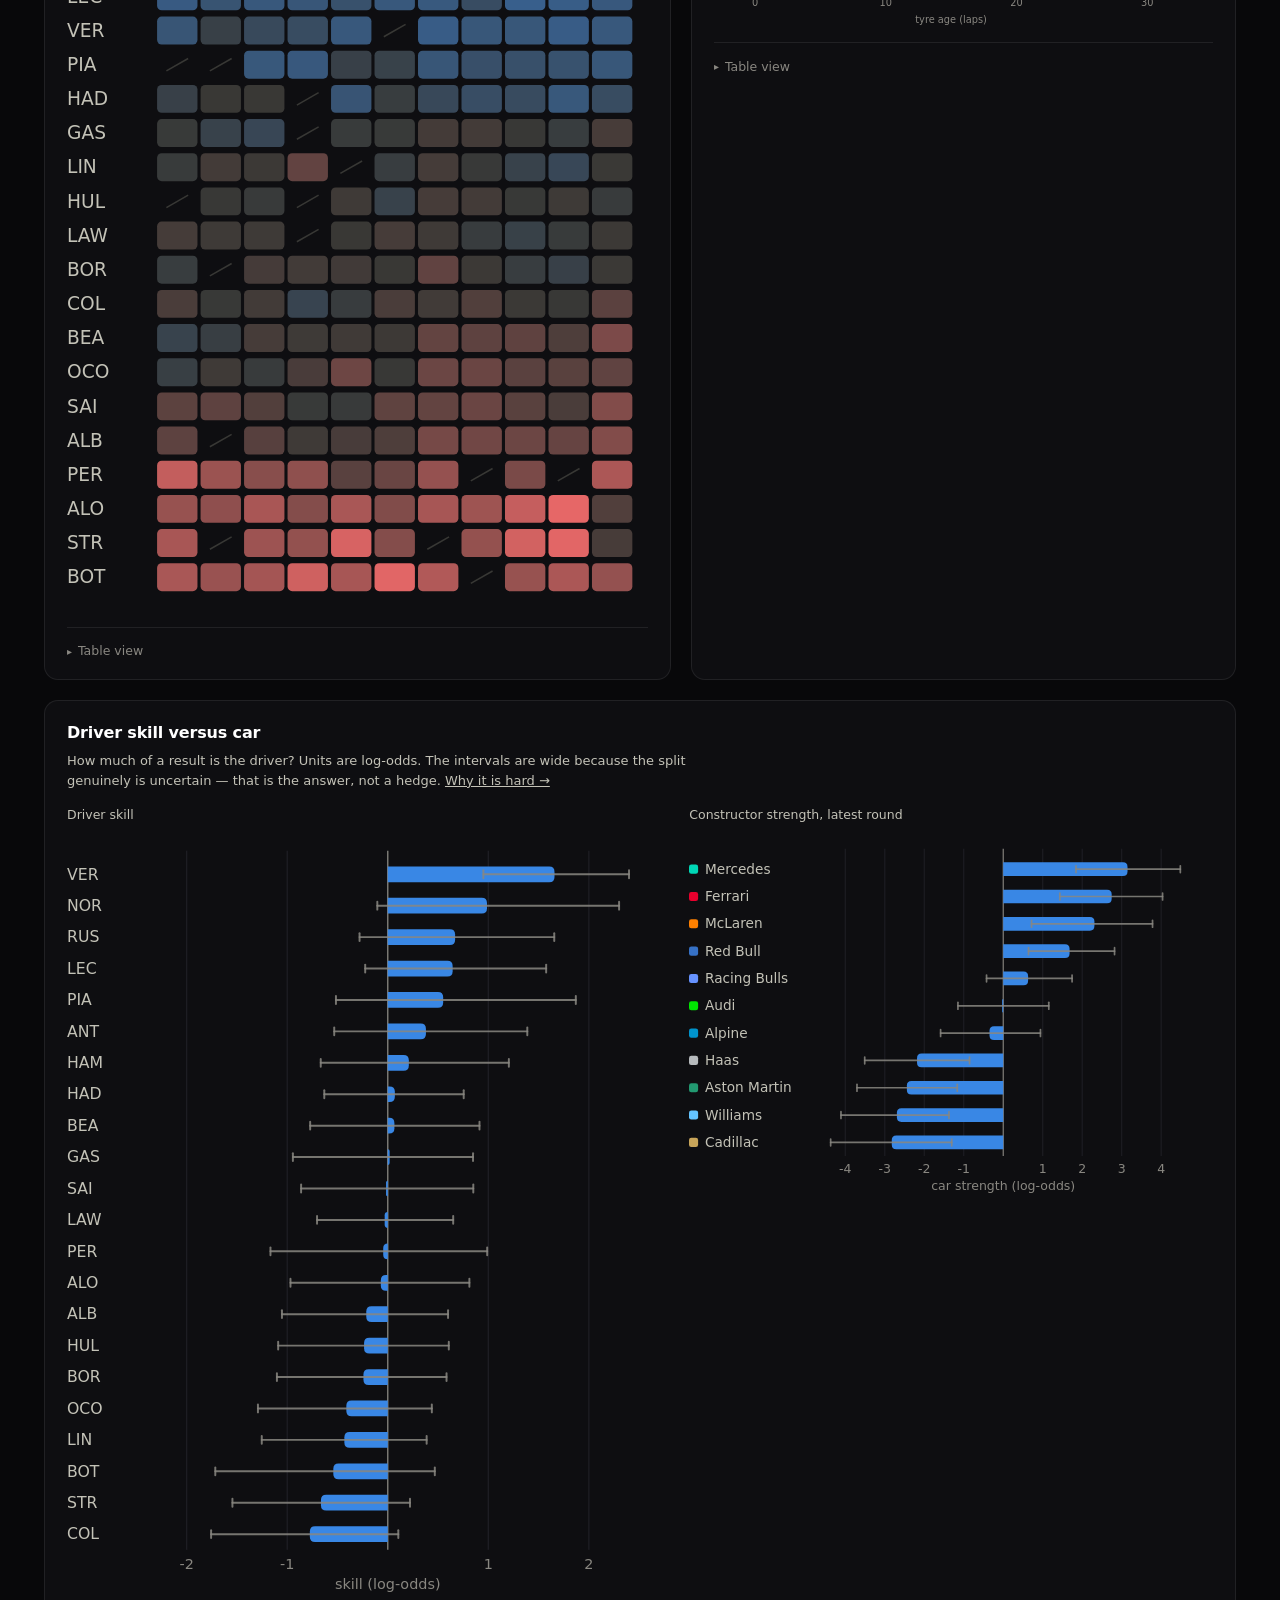
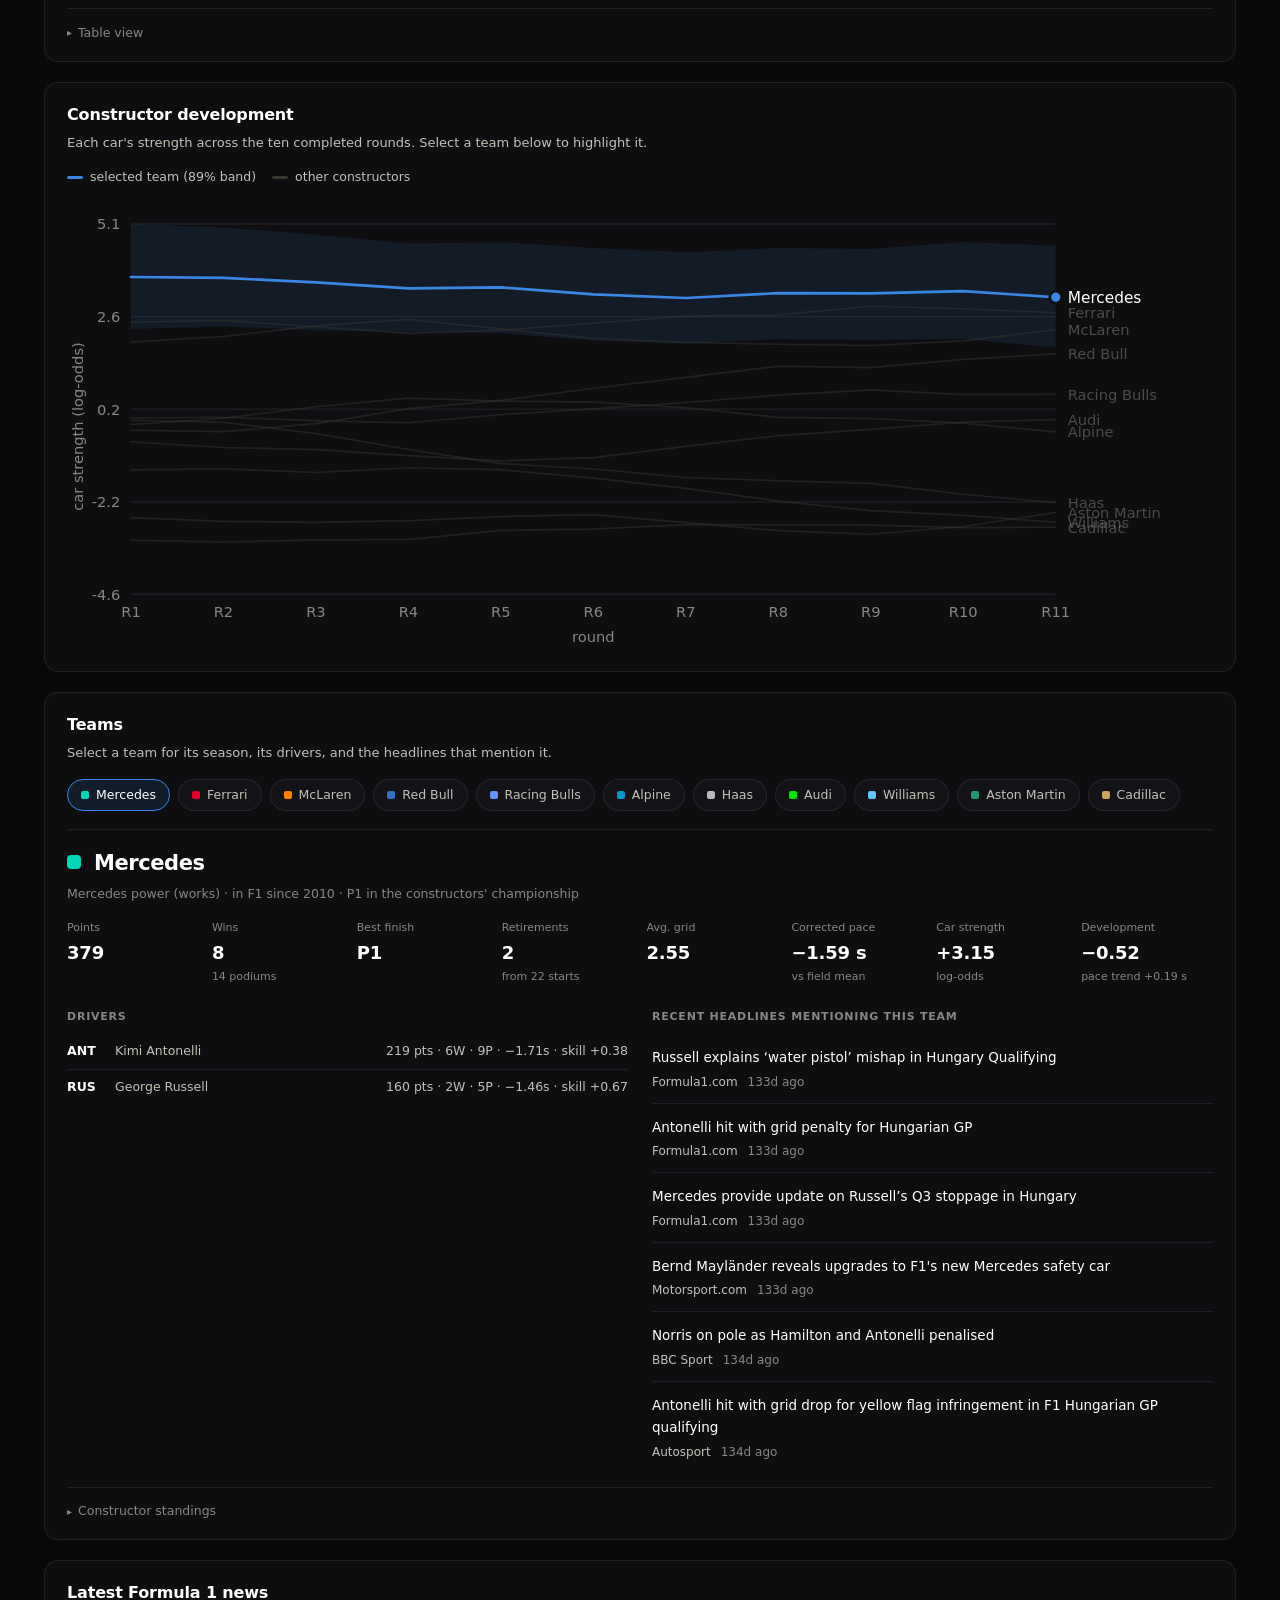
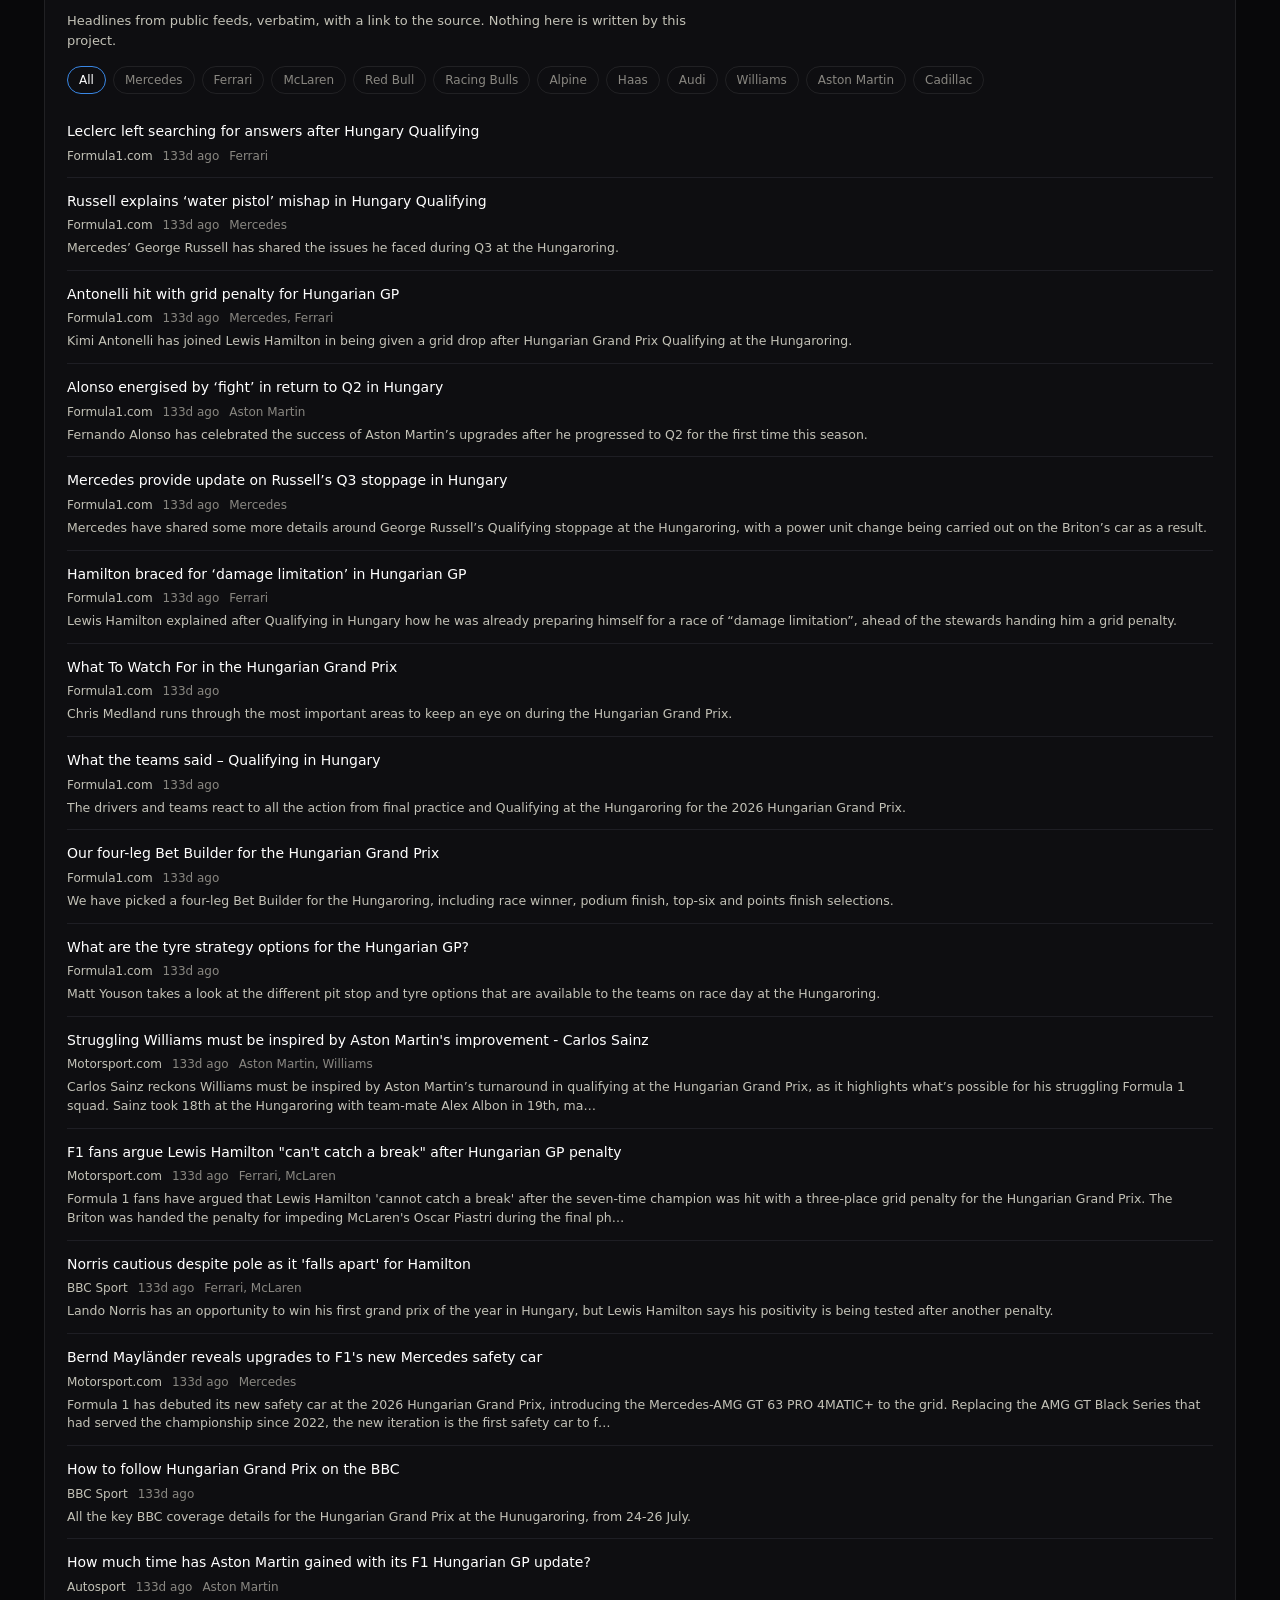
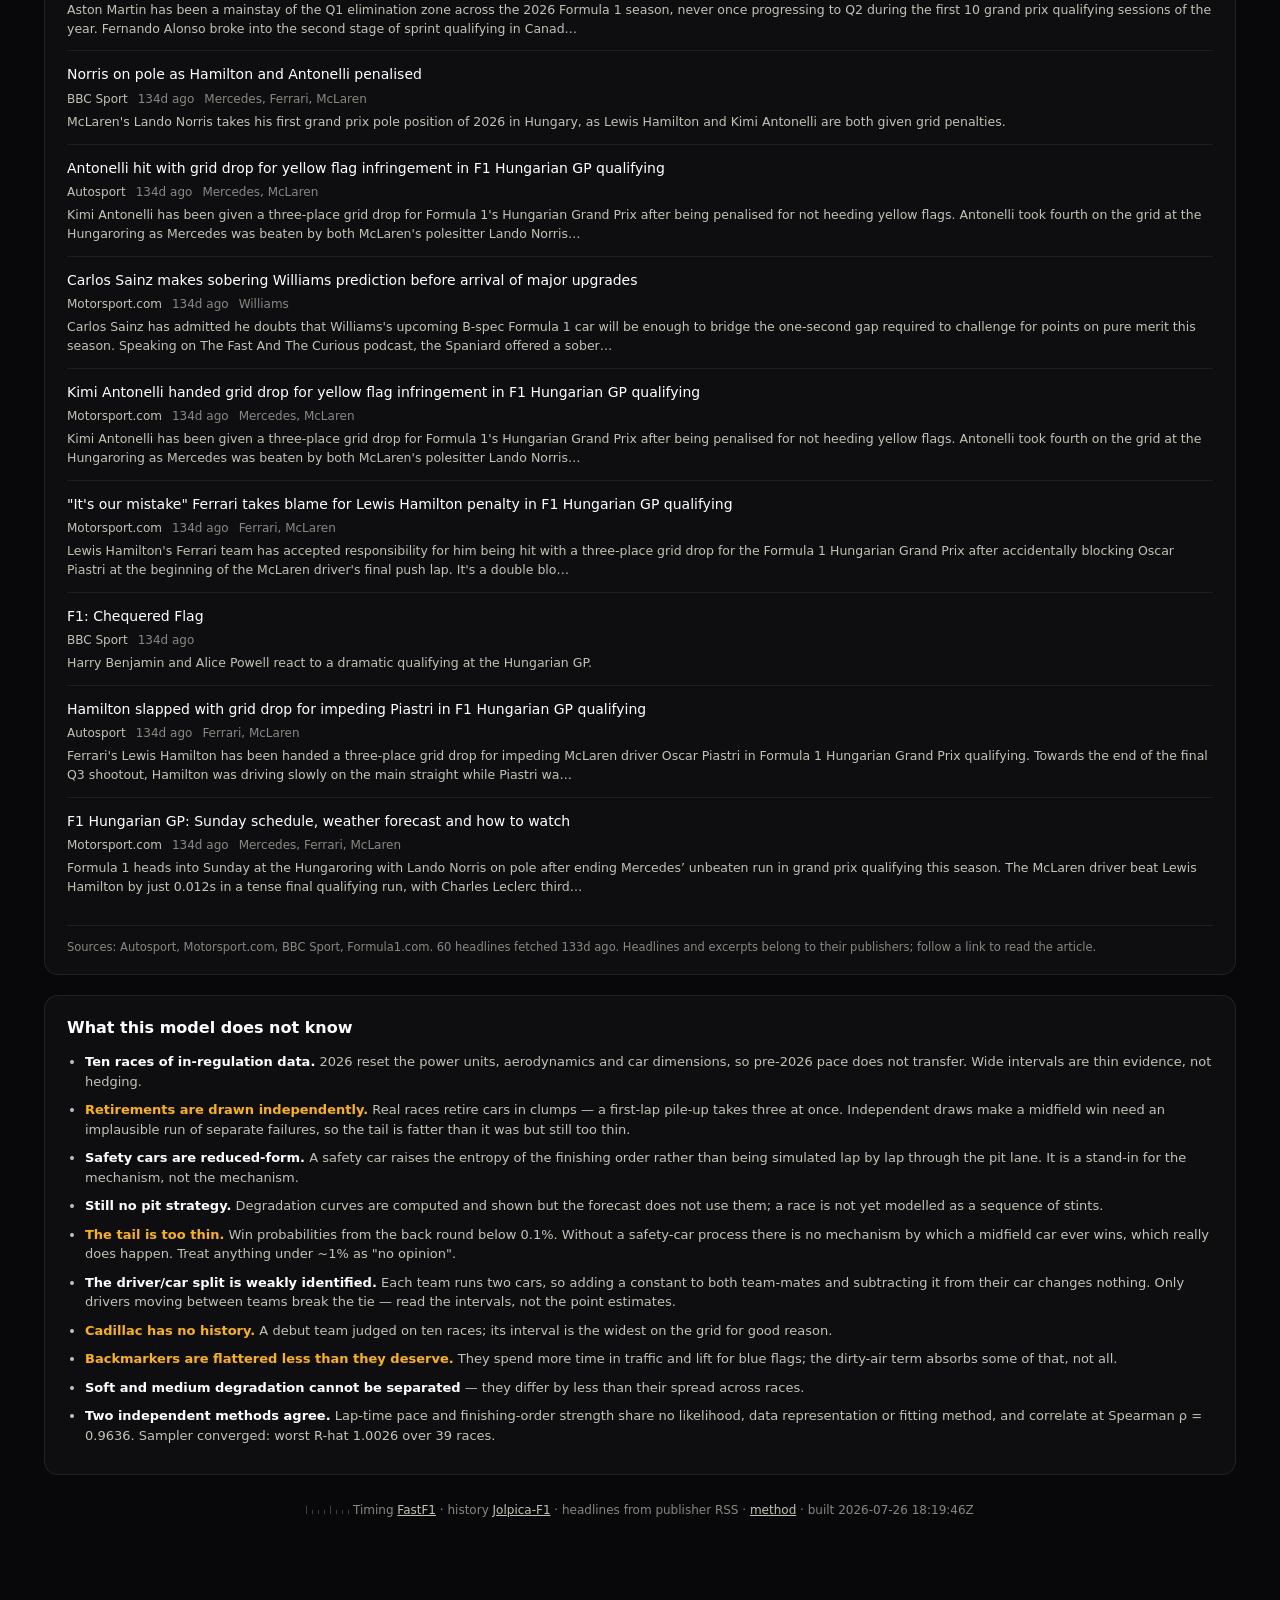
==== commit 19c34d4d: "Exclude non-starts from the retirement model; drop the correlated-DNF plan Both changes come from te" ====
--- a/web/index.html
+++ b/web/index.html
@@ -7,7 +7,7 @@
 <meta name="description" content="Probabilistic Formula 1 race forecasting for the 2026 regulation era: pace deconvolution, driver-versus-car separation, and out-of-sample calibrated finishing-order predictions.">
 <!-- Assets carry a version query so a redeploy cannot be served from a stale cache.
      Bump ?v= whenever style.css, app.js or hero.js changes. -->
-<link rel="stylesheet" href="assets/style.css?v=11">
+<link rel="stylesheet" href="assets/style.css?v=12">
 </head>
 <body>
 <div class="wrap">
@@ -263,7 +263,7 @@
 </div>
 
 <div class="tip" id="tip" role="status" aria-live="polite"></div>
-<script src="assets/app.js?v=11"></script>
-<script type="module" src="assets/hero.js?v=11"></script>
+<script src="assets/app.js?v=12"></script>
+<script type="module" src="assets/hero.js?v=12"></script>
 </body>
 </html>
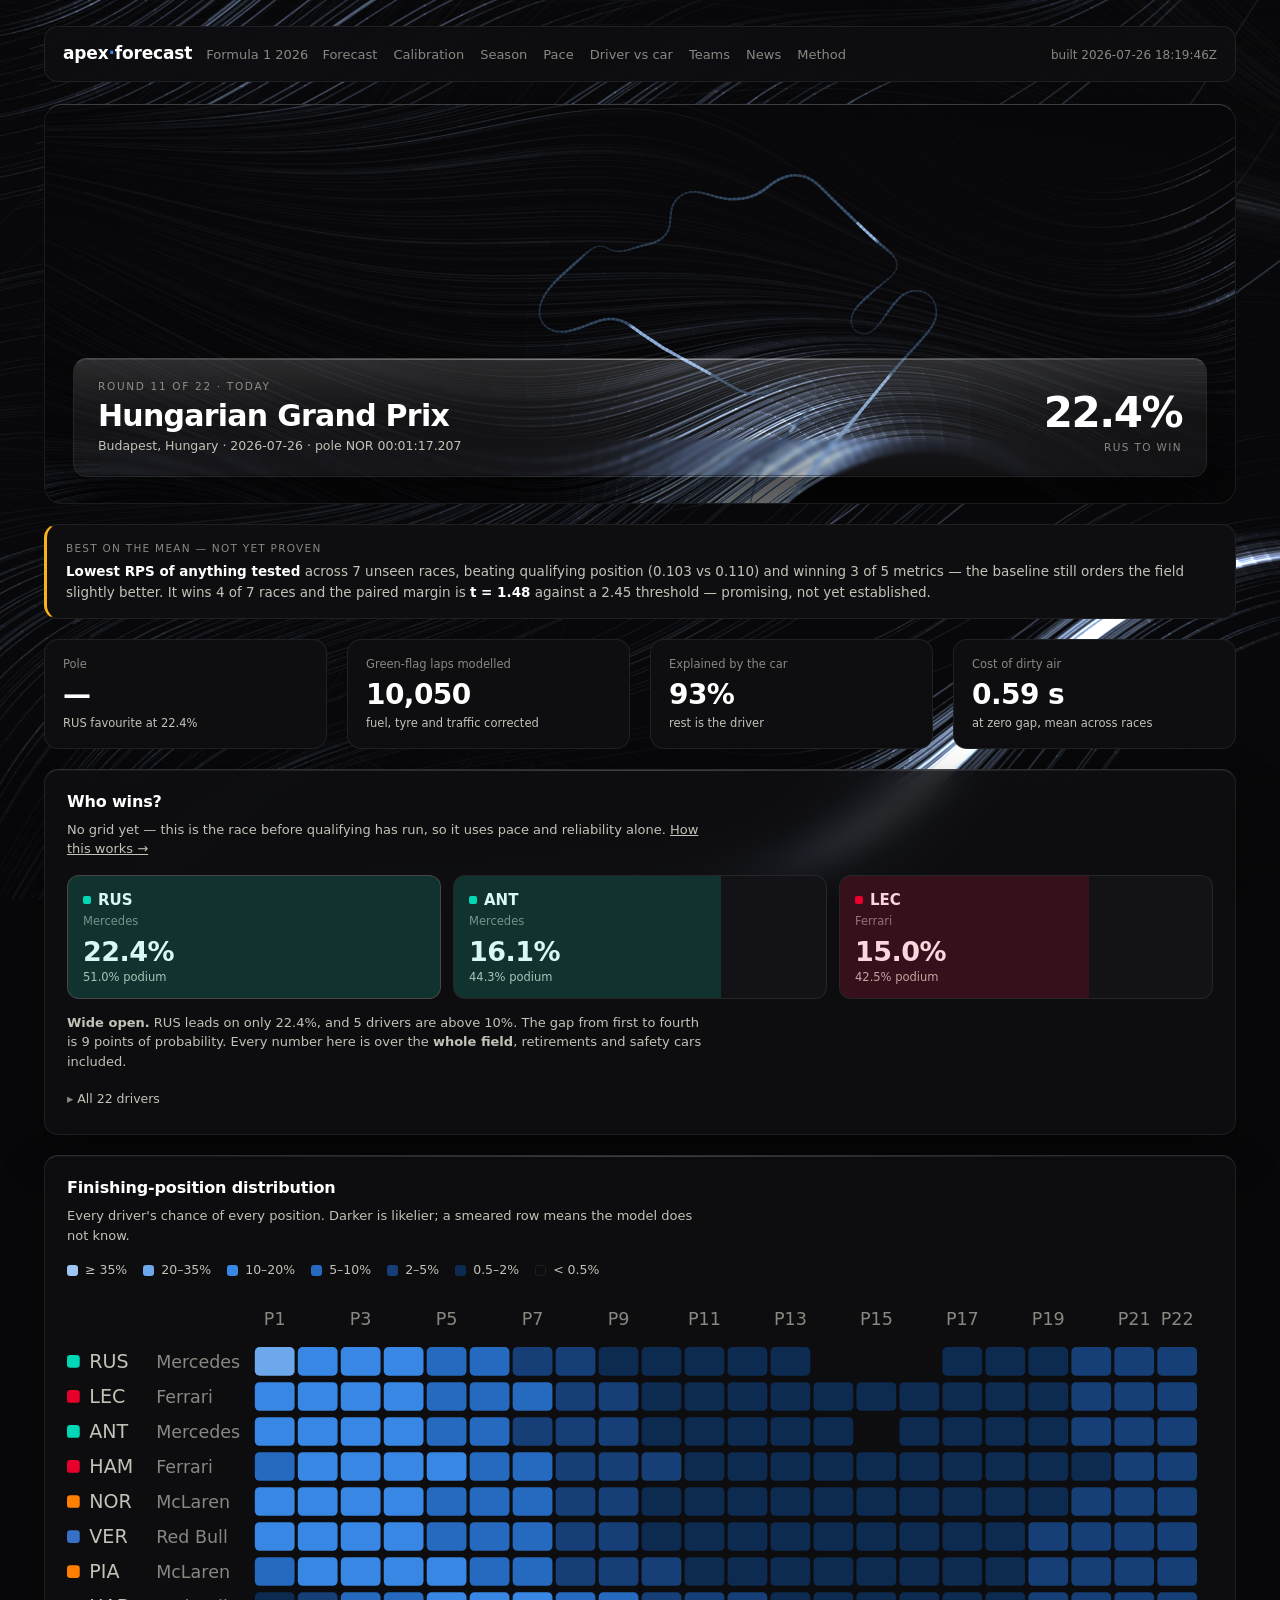
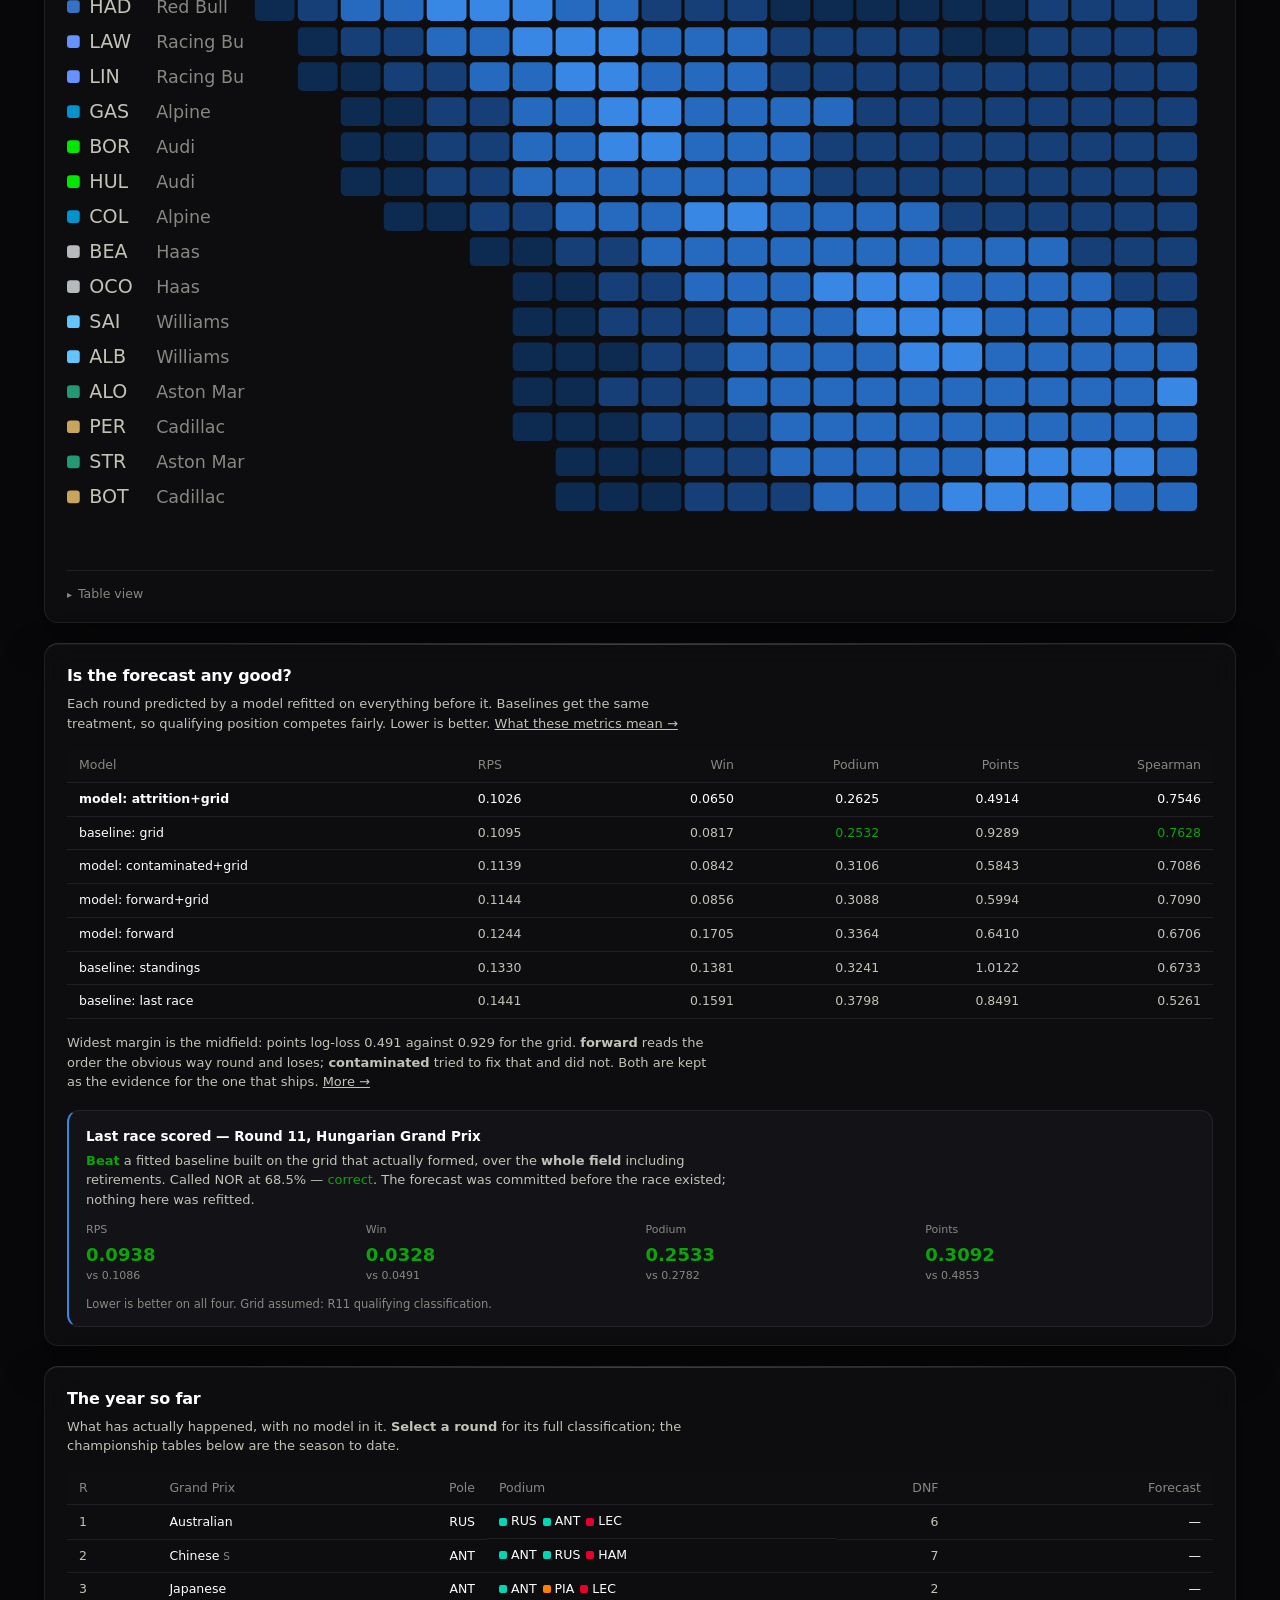
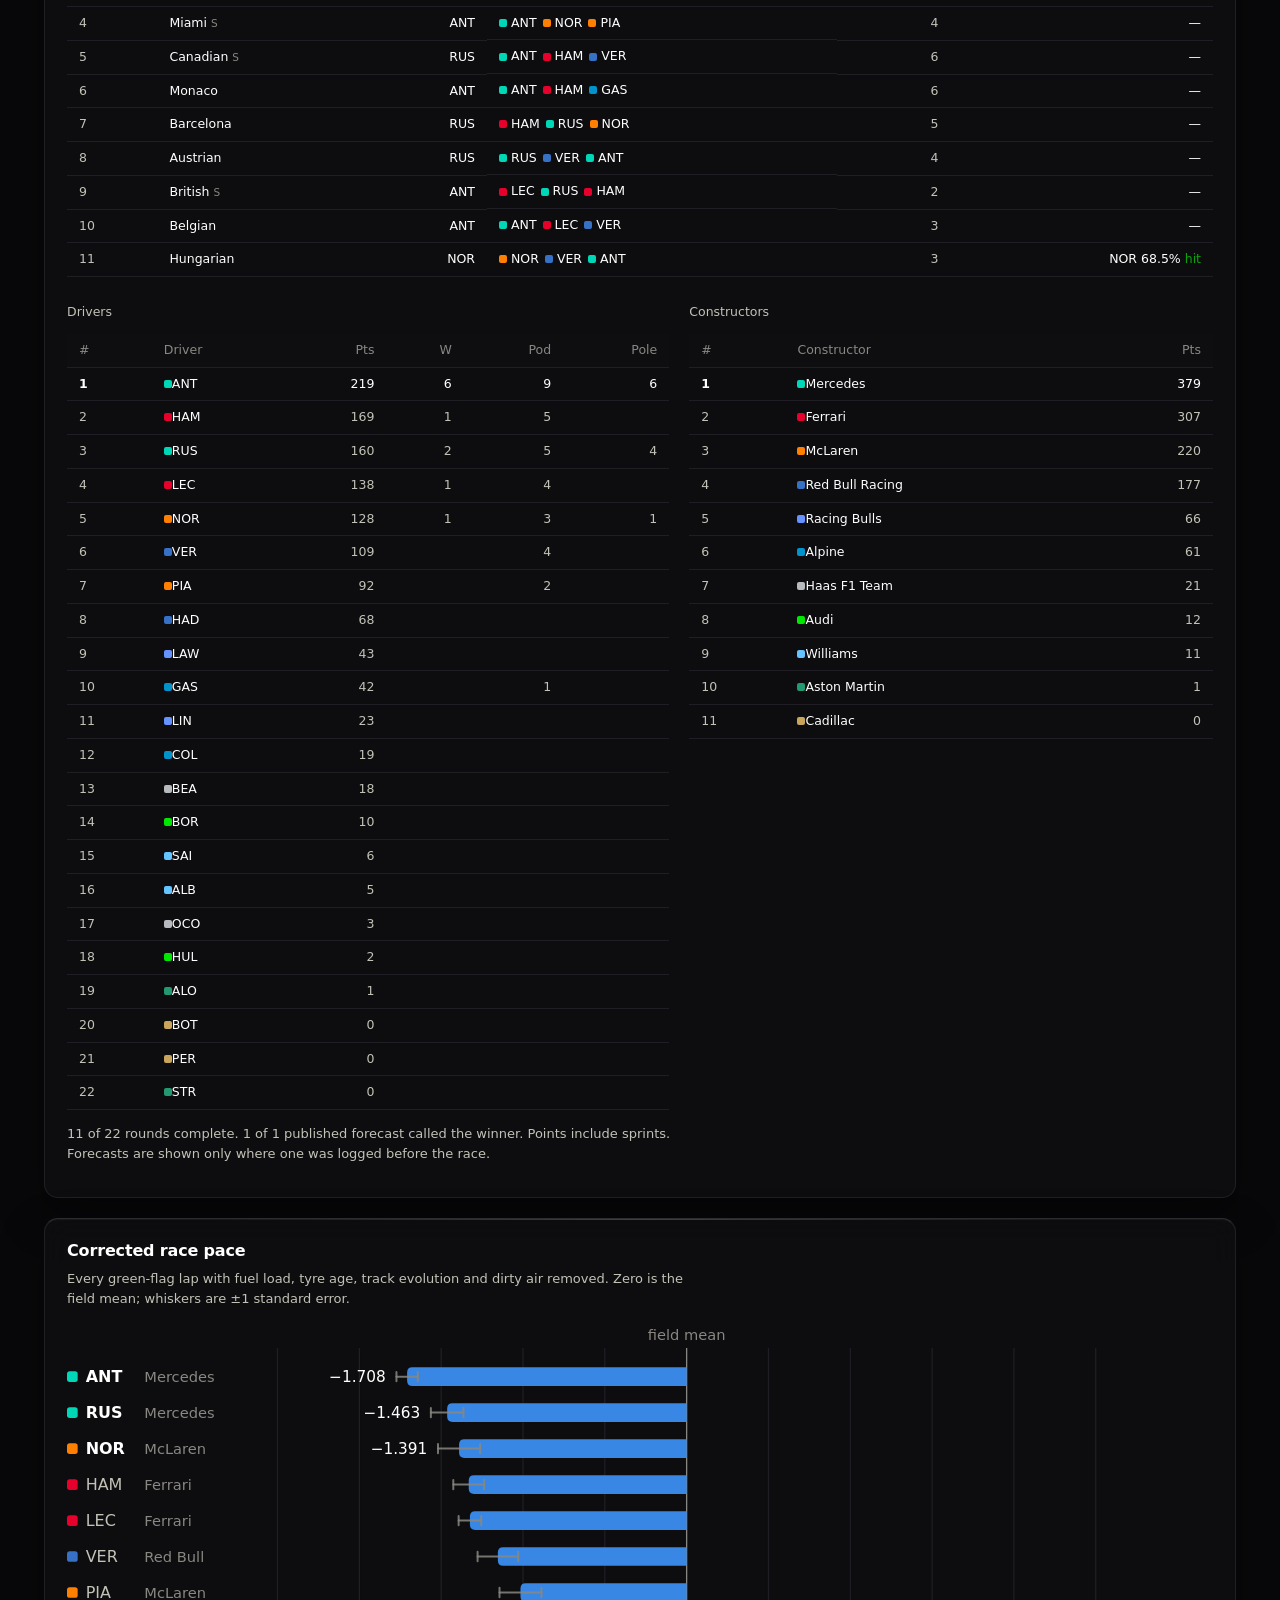
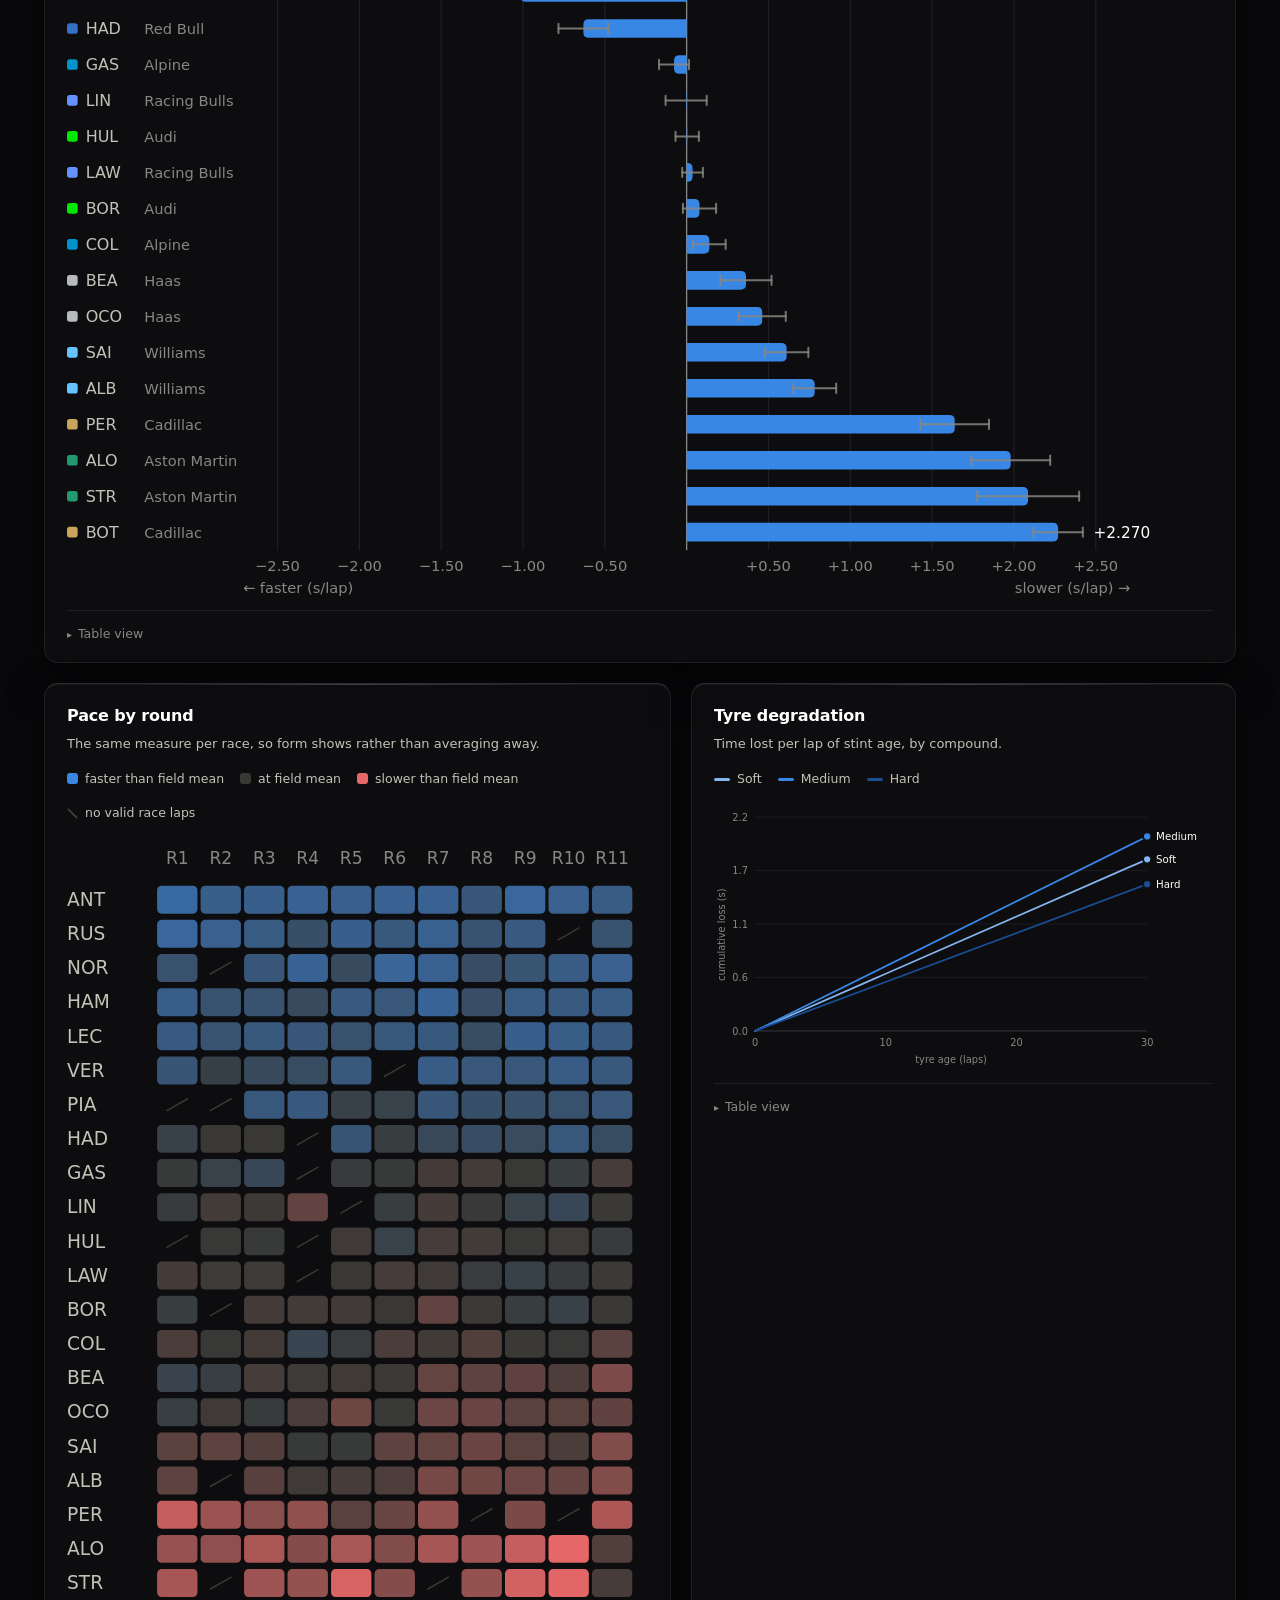
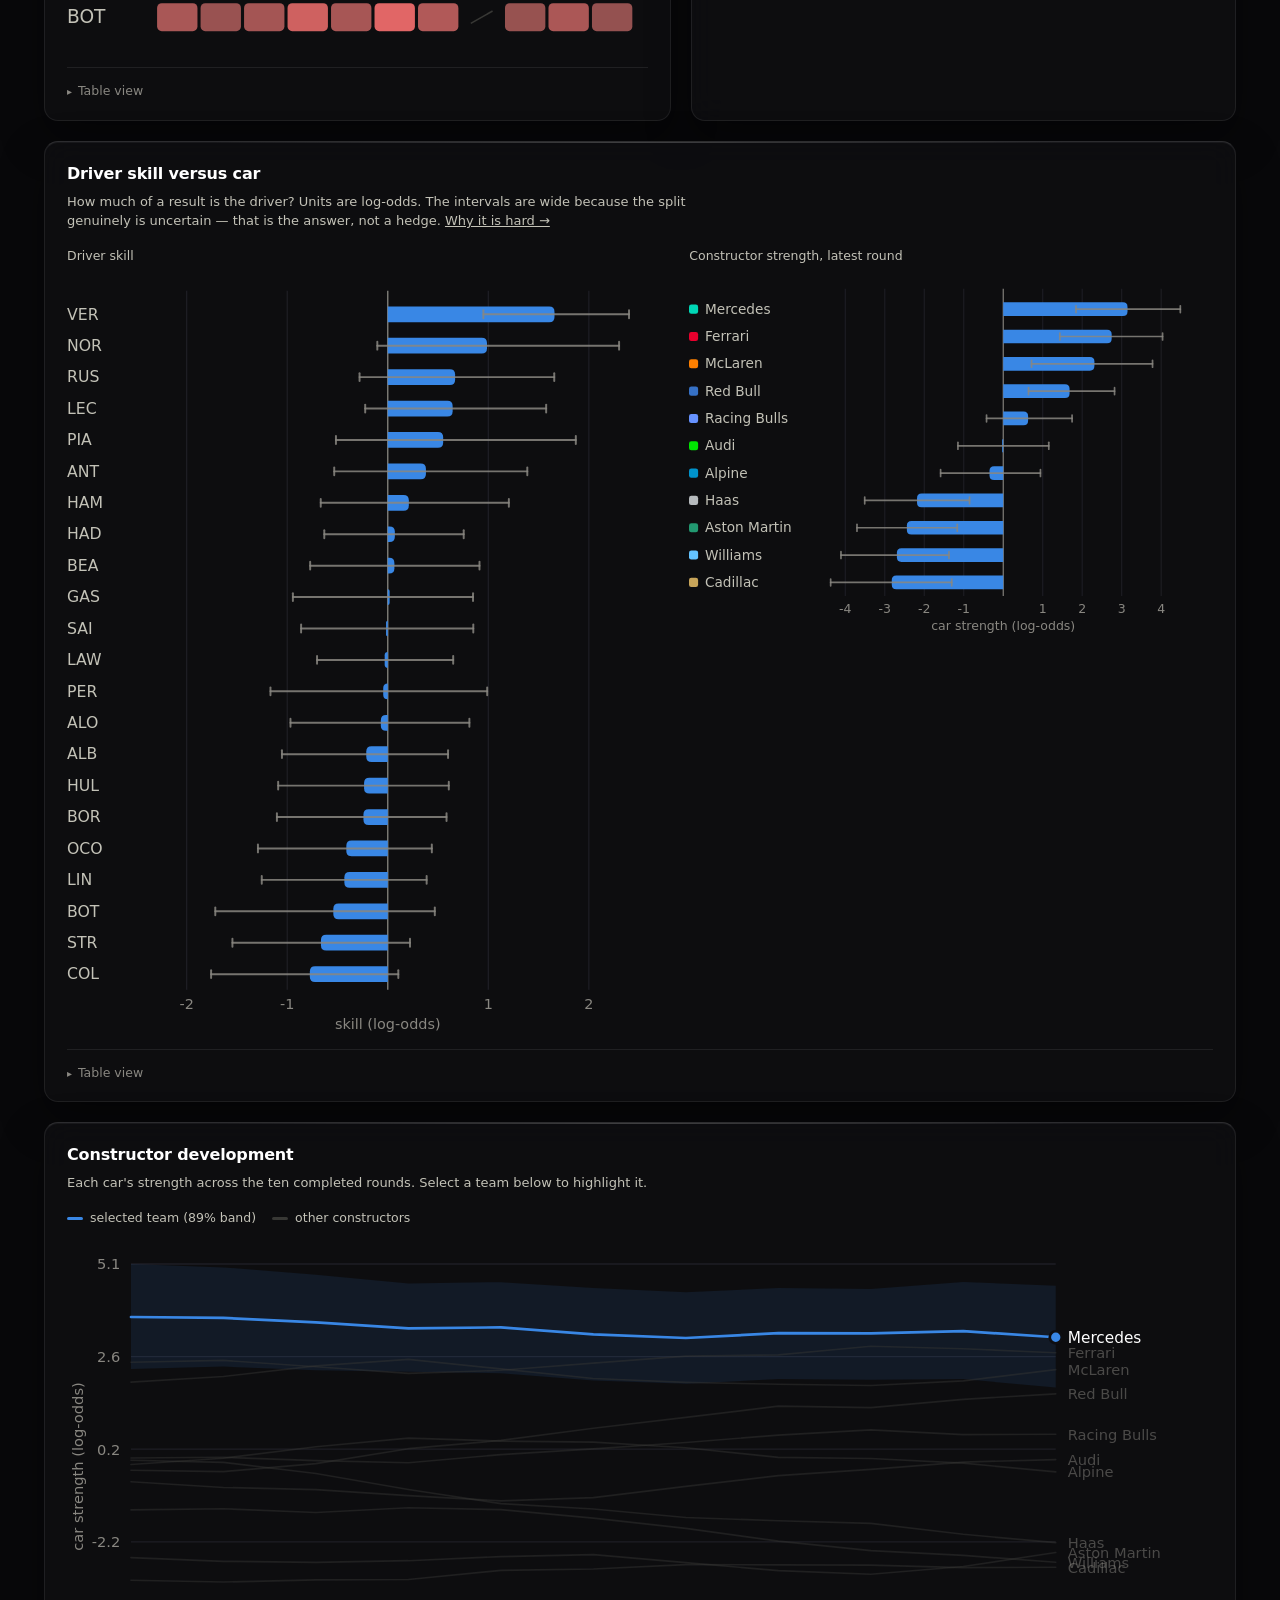
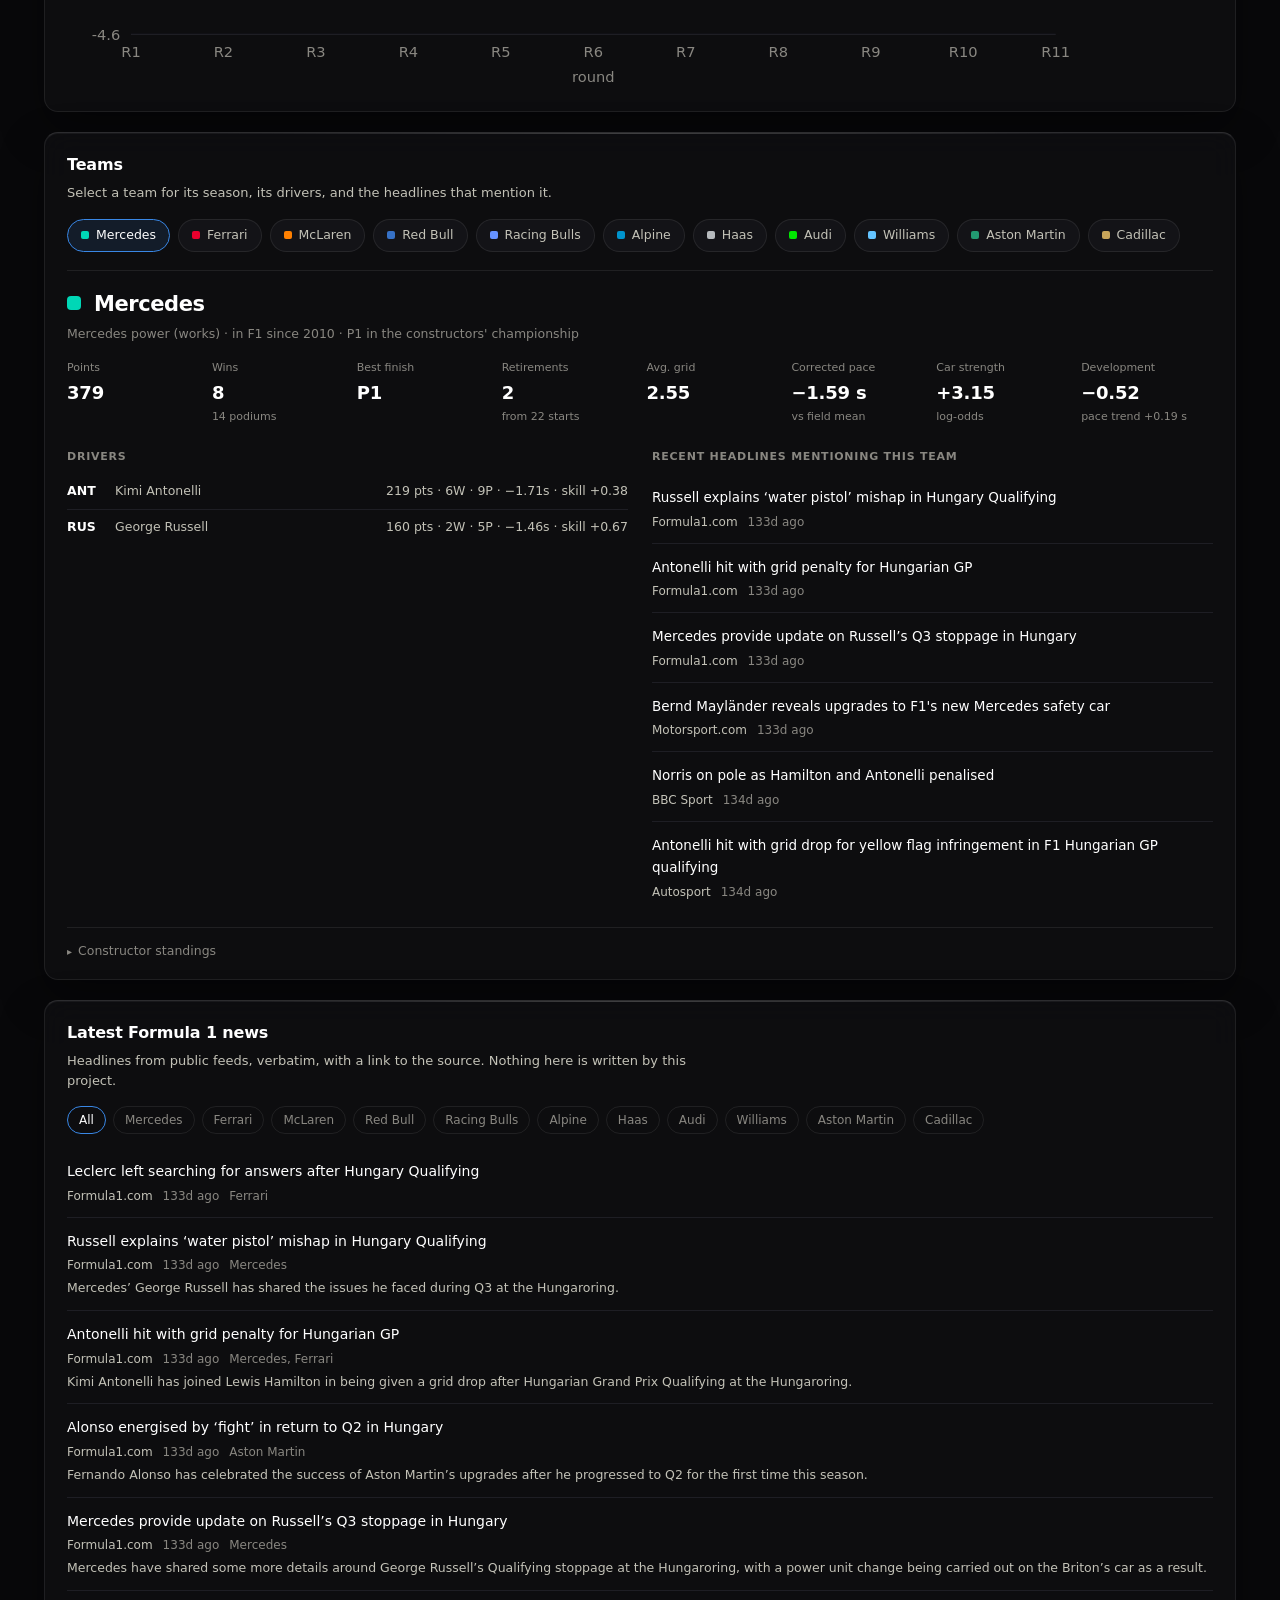
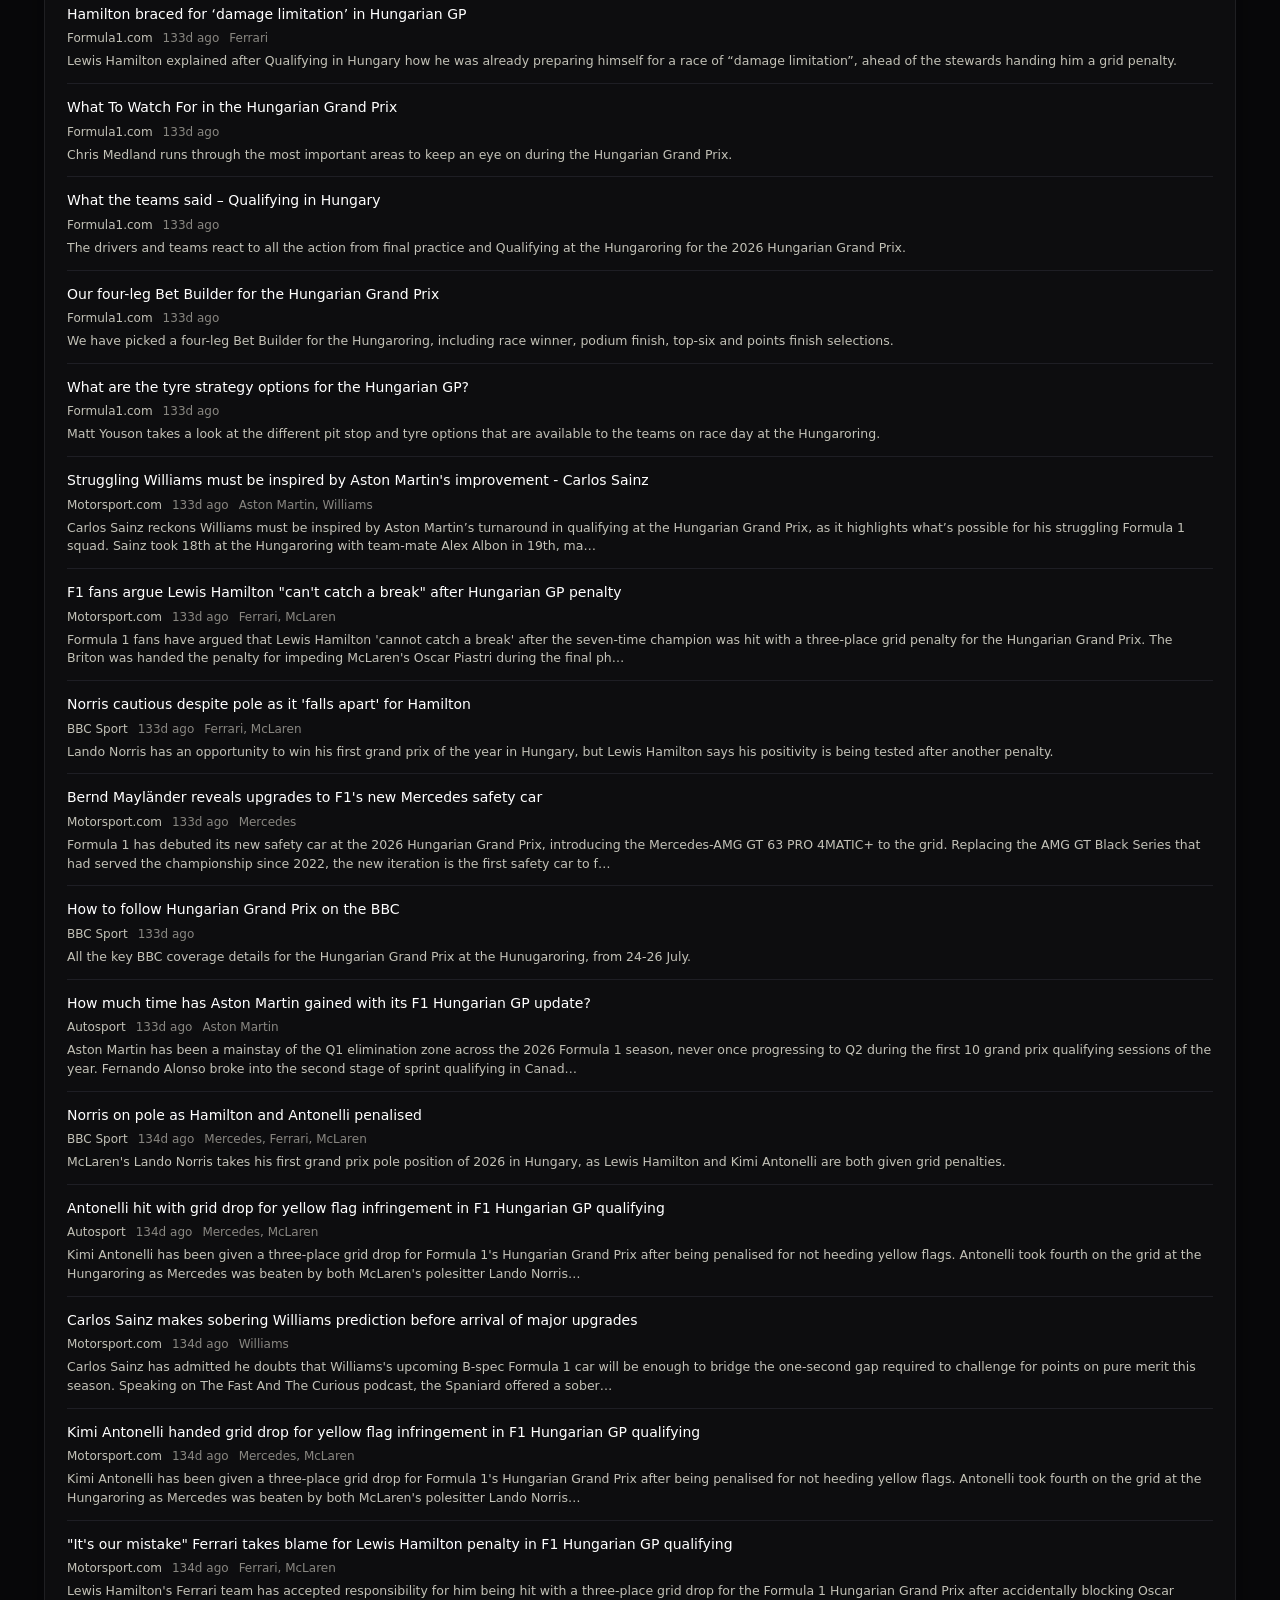
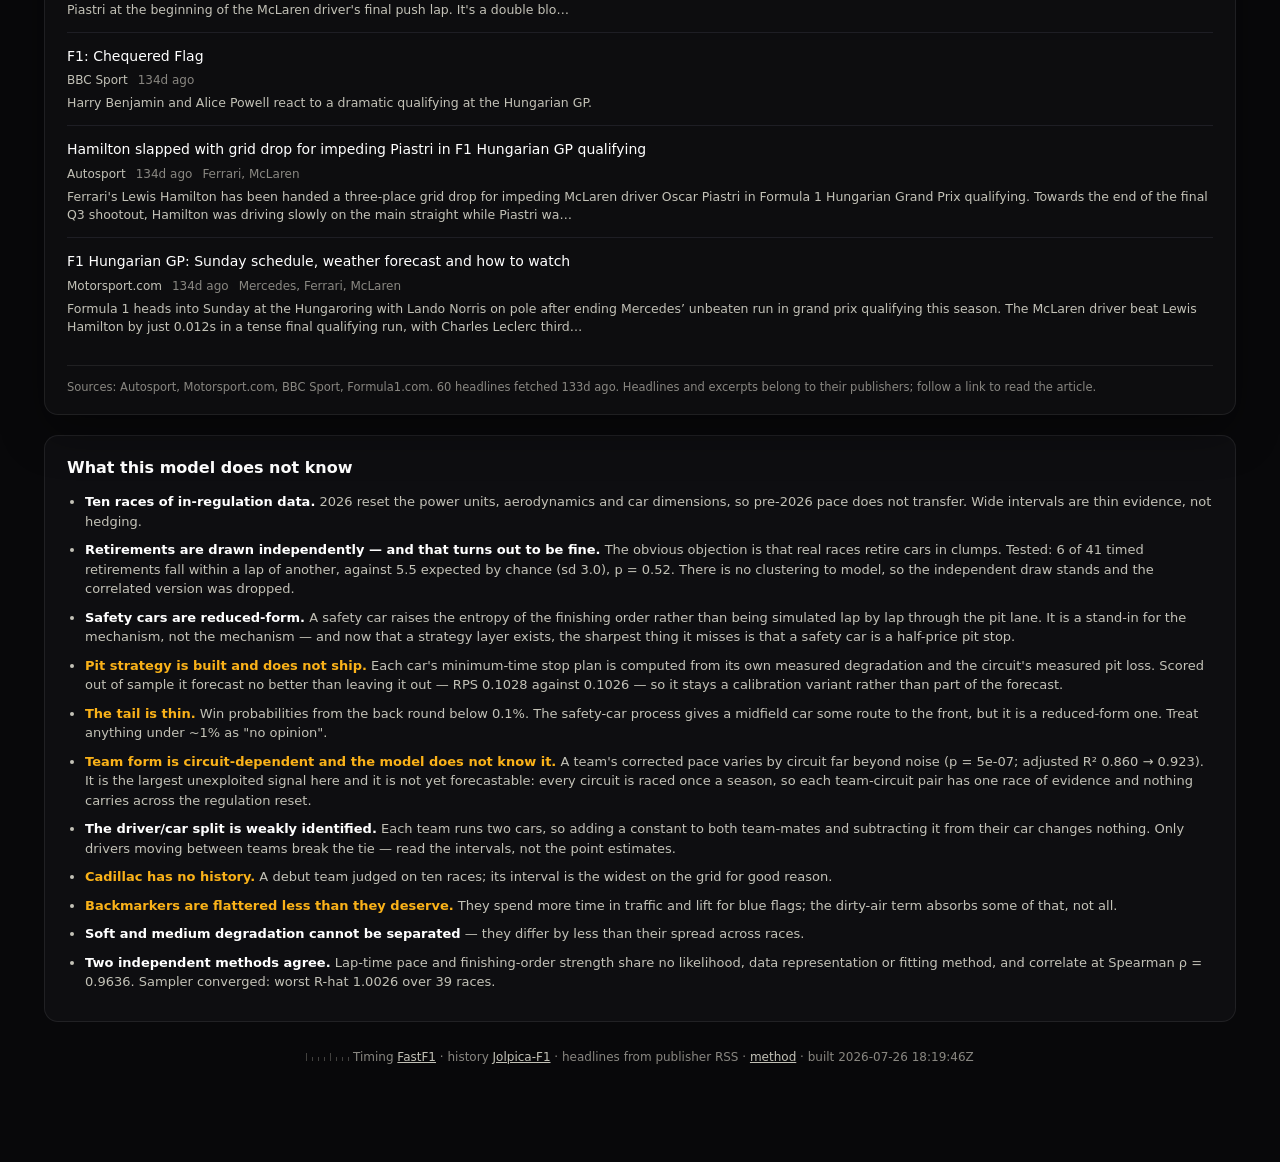
==== commit c56e3cbe: "Close the pit-strategy question, fix the grid, and make the page readable Pit strategy (src/apex/str" ====
--- a/web/index.html
+++ b/web/index.html
@@ -7,9 +7,13 @@
 <meta name="description" content="Probabilistic Formula 1 race forecasting for the 2026 regulation era: pace deconvolution, driver-versus-car separation, and out-of-sample calibrated finishing-order predictions.">
 <!-- Assets carry a version query so a redeploy cannot be served from a stale cache.
      Bump ?v= whenever style.css, app.js or hero.js changes. -->
-<link rel="stylesheet" href="assets/style.css?v=12">
+<link rel="stylesheet" href="assets/style.css?v=23">
 </head>
 <body>
+<!-- The field sits behind the whole document and flows with the scroll. Fixed, so it
+     drifts rather than scrolling with the content; aria-hidden, because it carries no
+     information. -->
+<canvas id="silk-bg" aria-hidden="true"></canvas>
 <div class="wrap">
 
   <div class="masthead">
@@ -18,6 +22,7 @@
     <nav class="topnav" aria-label="Sections">
       <a href="#forecast">Forecast</a>
       <a href="#calibration">Calibration</a>
+      <a href="#season">Season</a>
       <a href="#pace">Pace</a>
       <a href="#split">Driver vs car</a>
       <a href="#teams">Teams</a>
@@ -51,14 +56,19 @@
 
   <!-- ============ FORECAST ============ -->
   <section class="card" id="forecast">
-    <h2>Race forecast</h2>
-    <p class="desc">
+    <h2>Who wins?</h2>
+    <p class="desc" id="forecast-read">
       Win probability over the <b>whole field</b>, retirements and safety cars included.
-      <a href="method.html#forecast">How this works →</a>
-    </p>
-    <div class="chart-scroll"><div id="win-chart"></div></div>
-    <details class="table-view">
-      <summary>Table view</summary>
+    </p>
+
+    <!-- The answer first, in three tiles. The chart below is the detail; most readers
+         want the headline and a sense of how open the race is, not 22 bars. -->
+    <div class="contenders" id="contenders"></div>
+    <p class="openness" id="openness"></p>
+
+    <details class="more">
+      <summary>All 22 drivers</summary>
+      <div class="chart-scroll"><div id="win-chart"></div></div>
       <div class="table-scroll">
         <table id="forecast-table">
           <thead><tr>
@@ -98,6 +108,55 @@
       </table>
     </div>
     <p class="desc" id="calib-note" style="margin-top:14px"></p>
+
+    <!-- The last race, scored against the forecast published before it. The walk-forward
+         above is the model's average; this is the single result it cannot re-run. -->
+    <div class="postrace" id="postrace" hidden></div>
+  </section>
+
+  <!-- ============ SEASON SO FAR ============ -->
+  <section class="card" id="season">
+    <h2>The year so far</h2>
+    <p class="desc">
+      What has actually happened, with no model in it. <b>Select a round</b> for its full
+      classification; the championship tables below are the season to date.
+    </p>
+    <div class="table-scroll">
+      <table id="season-races">
+        <thead><tr>
+          <th>R</th><th>Grand Prix</th><th>Pole</th><th>Podium</th>
+          <th>DNF</th><th>Forecast</th>
+        </tr></thead>
+        <tbody></tbody>
+      </table>
+    </div>
+    <!-- Full result for whichever round is selected. Progressive disclosure: the table
+         above is the season at a glance, this is the one race you asked about. -->
+    <div class="race-detail" id="race-detail" hidden></div>
+
+    <div class="grid-2" style="margin-top:26px">
+      <div>
+        <h3 class="sub-h">Drivers</h3>
+        <div class="table-scroll">
+          <table id="season-drivers">
+            <thead><tr>
+              <th>#</th><th>Driver</th><th>Pts</th><th>W</th><th>Pod</th><th>Pole</th>
+            </tr></thead>
+            <tbody></tbody>
+          </table>
+        </div>
+      </div>
+      <div>
+        <h3 class="sub-h">Constructors</h3>
+        <div class="table-scroll">
+          <table id="season-constructors">
+            <thead><tr><th>#</th><th>Constructor</th><th>Pts</th></tr></thead>
+            <tbody></tbody>
+          </table>
+        </div>
+      </div>
+    </div>
+    <p class="desc" id="season-note" style="margin-top:14px"></p>
   </section>
 
   <!-- ============ PACE ============ -->
@@ -225,18 +284,26 @@
       <li><b>Ten races of in-regulation data.</b> 2026 reset the power units, aerodynamics and car
         dimensions, so pre-2026 pace does not transfer. Wide intervals are thin evidence, not
         hedging.</li>
-      <li><b class="caveat">Retirements are drawn independently.</b> Real races retire cars in
-        clumps — a first-lap pile-up takes three at once. Independent draws make a midfield win
-        need an implausible run of separate failures, so the tail is fatter than it was but still
-        too thin.</li>
+      <li><b>Retirements are drawn independently — and that turns out to be fine.</b> The obvious
+        objection is that real races retire cars in clumps. Tested: 6 of 41 timed retirements fall
+        within a lap of another, against 5.5 expected by chance (sd 3.0), p = 0.52. There is no
+        clustering to model, so the independent draw stands and the correlated version was dropped.</li>
       <li><b>Safety cars are reduced-form.</b> A safety car raises the entropy of the finishing
         order rather than being simulated lap by lap through the pit lane. It is a stand-in for
-        the mechanism, not the mechanism.</li>
-      <li><b>Still no pit strategy.</b> Degradation curves are computed and shown but the forecast
-        does not use them; a race is not yet modelled as a sequence of stints.</li>
-      <li><b class="caveat">The tail is too thin.</b> Win probabilities from the back round below
-        0.1%. Without a safety-car process there is no mechanism by which a midfield car ever wins,
-        which really does happen. Treat anything under ~1% as "no opinion".</li>
+        the mechanism, not the mechanism — and now that a strategy layer exists, the sharpest
+        thing it misses is that a safety car is a half-price pit stop.</li>
+      <li><b class="caveat">Pit strategy is built and does not ship.</b> Each car's minimum-time
+        stop plan is computed from its own measured degradation and the circuit's measured pit
+        loss. Scored out of sample it forecast no better than leaving it out — RPS 0.1028 against
+        0.1026 — so it stays a calibration variant rather than part of the forecast.</li>
+      <li><b class="caveat">The tail is thin.</b> Win probabilities from the back round below 0.1%.
+        The safety-car process gives a midfield car some route to the front, but it is a
+        reduced-form one. Treat anything under ~1% as "no opinion".</li>
+      <li><b class="caveat">Team form is circuit-dependent and the model does not know it.</b> A
+        team's corrected pace varies by circuit far beyond noise (p = 5e-07; adjusted R² 0.860 →
+        0.923). It is the largest unexploited signal here and it is not yet forecastable: every
+        circuit is raced once a season, so each team-circuit pair has one race of evidence and
+        nothing carries across the regulation reset.</li>
       <li><b>The driver/car split is weakly identified.</b> Each team runs two cars, so adding a
         constant to both team-mates and subtracting it from their car changes nothing. Only drivers
         moving between teams break the tie — read the intervals, not the point estimates.</li>
@@ -263,7 +330,8 @@
 </div>
 
 <div class="tip" id="tip" role="status" aria-live="polite"></div>
-<script src="assets/app.js?v=12"></script>
-<script type="module" src="assets/hero.js?v=12"></script>
+<script type="module" src="assets/bg.js?v=23"></script>
+<script src="assets/app.js?v=23"></script>
+<script type="module" src="assets/hero.js?v=23"></script>
 </body>
 </html>
--- a/web/assets/style.css
+++ b/web/assets/style.css
@@ -61,6 +61,14 @@
 
 * { box-sizing: border-box; }
 
+html {
+  /* Anchor jumps from the top nav glide instead of teleporting. Wheel and trackpad are
+     deliberately left to the OS — hijacking those breaks scrollbars, find-in-page and
+     keyboard paging, and the field's own easing already supplies the sense of flow. */
+  scroll-behavior: smooth;
+}
+@media (prefers-reduced-motion: reduce) { html { scroll-behavior: auto; } }
+
 body {
   margin: 0;
   background: var(--plane);
@@ -70,14 +78,51 @@
   -webkit-font-smoothing: antialiased;
 }
 
-.wrap { max-width: var(--maxw); margin: 0 auto; padding: 26px 24px 96px; }
+/* The page-wide flow field. Fixed rather than absolute, so it drifts behind the content
+   under its own easing instead of scrolling with it. Negative z-index keeps it beneath
+   everything without needing a stacking context on .wrap. */
+#silk-bg {
+  position: fixed; inset: 0; z-index: -1;
+  width: 100%; height: 100%; display: block;
+  pointer-events: none;
+}
+
+/* A scrim over the sheet, not under it. The sheen bands are brightest where they are
+   least wanted — behind the masthead and the footer, which are text on open background
+   with no card to sit on. This darkens the top and bottom just enough that type always
+   has stable ground, while the middle of the viewport keeps the material at full
+   strength. Sits above the canvas and below the content. */
+body::before {
+  content: ""; position: fixed; inset: 0; z-index: -1; pointer-events: none;
+  background:
+    linear-gradient(to bottom, var(--plane) 0%, rgba(8,8,10,.72) 5%, transparent 15%,
+                    transparent 85%, rgba(8,8,10,.80) 96%, var(--plane) 100%);
+}
+
+.wrap { max-width: var(--maxw); margin: 0 auto; padding: 26px 24px 96px; position: relative; }
 
 /* ---------- masthead ---------- */
 
 .masthead {
   display: flex; align-items: baseline; gap: 14px; flex-wrap: wrap;
-  padding-bottom: 16px; margin-bottom: 22px;
-  border-bottom: 1px solid var(--hairline);
+  padding: 14px 18px 13px; margin-bottom: 22px;
+  border: 1px solid var(--hairline);
+  /* The masthead is the one block of text with no card under it, so on a lit field its
+     ink fell to 3.6:1 against the brightest strand — under the 4.5:1 floor for body text.
+     A gradient scrim heavy enough to fix that would have had to be ~90% opaque and would
+     have erased the silk across the whole top of the page. Giving the masthead its own
+     glass surface fixes the contrast locally, costs the field nothing elsewhere, and is
+     the same material the cards already use. */
+  /* 0.94, not 0.90: at 0.90 the muted nav ink still measured 4.2:1 against a worst-case
+     fully-lit strand sitting directly behind it. This clears 4.5:1 even in that bound,
+     which the backdrop blur means never actually occurs. */
+  background: color-mix(in srgb, var(--surface-1) 94%, transparent);
+  backdrop-filter: blur(16px) saturate(125%);
+  -webkit-backdrop-filter: blur(16px) saturate(125%);
+  border-radius: var(--r);
+}
+@media (prefers-reduced-transparency: reduce) {
+  .masthead { background: var(--surface-1); backdrop-filter: none; -webkit-backdrop-filter: none; }
 }
 .mark { font-size: 17px; font-weight: 600; letter-spacing: -0.01em; }
 .mark span { color: var(--series-1); }
@@ -183,8 +228,29 @@
 /* ---------- cards ---------- */
 
 .card {
-  background: var(--surface-1); border: 1px solid var(--hairline);
+  /* A lighter glass than the hero's: translucent, blurred, with a lit top edge. The hero
+     gets true refraction because it is one panel and can afford an SVG displacement pass;
+     ten cards cannot, so these take the frosted half of the same material. Held at 0.86
+     — the field behind is near-black, so this costs little contrast, and anything lower
+     starts to compete with the numbers. */
+  position: relative;
+  background: color-mix(in srgb, var(--surface-1) 86%, transparent);
+  backdrop-filter: blur(14px) saturate(128%);
+  -webkit-backdrop-filter: blur(14px) saturate(128%);
+  border: 1px solid var(--hairline);
+  border-top-color: color-mix(in srgb, var(--trim-hi) 60%, transparent);
   border-radius: var(--r); padding: 20px 22px 18px; margin-bottom: var(--gap);
+  box-shadow: inset 0 1px 0 rgba(255,255,255,.05), 0 18px 44px rgba(0,0,0,.34);
+}
+/* The specular run along the top edge — the one detail that makes a panel read as glass
+   rather than as a translucent rectangle. Narrower and dimmer than the hero's. */
+.card::after {
+  content: ""; position: absolute; left: 14%; right: 14%; top: 0; height: 1px;
+  border-radius: 1px; pointer-events: none; opacity: .34;
+  background: linear-gradient(90deg, transparent, rgba(255,255,255,.5), transparent);
+}
+@media (prefers-reduced-transparency: reduce) {
+  .card { background: var(--surface-1); backdrop-filter: none; -webkit-backdrop-filter: none; }
 }
 .card h2 { font-size: 16px; font-weight: 600; margin: 0; letter-spacing: -.01em; }
 .card .desc { color: var(--ink-2); font-size: 13px; margin: 6px 0 16px; max-width: 78ch; }
@@ -259,6 +325,95 @@
 tr.is-best td:first-child { font-weight: 600; }
 td.win { color: var(--status-good); }
 
+/* Season table: the podium cell holds three driver chips, so it needs to lay out inline
+   rather than inherit the plain right-aligned numeric cell. */
+td.podium { display: flex; align-items: center; gap: 6px; }
+/* The flex cell lays its chips out from the left, so its header has to follow it there —
+   inherited right-alignment would leave "Podium" floating over the next column. */
+#season-races th:nth-child(4) { text-align: left; }
+td.podium .chip { margin-right: -2px; }
+.hit { color: var(--status-good); }
+#season-races small { color: var(--ink-muted); font-size: 10.5px; }
+
+/* ---------- post-race scorecard ---------- */
+
+.postrace {
+  margin-top: 18px; padding: 15px 17px 12px;
+  background: var(--surface-2); border: 1px solid var(--hairline);
+  border-left: 2px solid var(--series-1); border-radius: 12px;
+}
+.postrace .pr-head { font-size: 13.5px; margin-bottom: 5px; }
+.postrace .pr-lede { color: var(--ink-2); font-size: 13px; margin: 0 0 13px; max-width: 78ch; }
+.postrace .pr-grid {
+  display: grid; grid-template-columns: repeat(4, 1fr); gap: 10px;
+}
+.postrace .pr-k { color: var(--ink-muted); font-size: 11px; }
+.postrace .pr-v {
+  font-size: 18px; font-weight: 600; font-variant-numeric: tabular-nums; margin-top: 2px;
+}
+.postrace .pr-b { color: var(--ink-muted); font-size: 11px; font-variant-numeric: tabular-nums; }
+.postrace .pr-foot { color: var(--ink-muted); font-size: 11.5px; margin: 12px 0 0; }
+@media (max-width: 620px) { .postrace .pr-grid { grid-template-columns: repeat(2, 1fr); } }
+
+/* ---------- contenders: the answer, before the evidence ---------- */
+
+.contenders {
+  display: grid; grid-template-columns: repeat(3, 1fr); gap: 12px; margin: 4px 0 14px;
+}
+.contender {
+  position: relative; overflow: hidden;
+  background: var(--surface-2); border: 1px solid var(--hairline);
+  border-radius: 12px; padding: 13px 15px 12px;
+}
+/* Probability as a filled bar behind the number, so the three tiles are comparable at a
+   glance without reading digits. Width is the probability; that is the whole encoding. */
+.contender .fill { position: absolute; inset: 0 auto 0 0; opacity: .16; pointer-events: none; }
+.contender .who { display: flex; align-items: center; gap: 7px; font-weight: 600; }
+.contender .team { color: var(--ink-muted); font-size: 11.5px; margin-top: 2px; }
+.contender .p {
+  font-size: 27px; font-weight: 600; letter-spacing: -.02em;
+  font-variant-numeric: tabular-nums; margin-top: 7px; line-height: 1;
+}
+.contender .sub { color: var(--ink-2); font-size: 11.5px; margin-top: 4px; }
+.contender.lead { border-color: var(--trim-hi); }
+
+.openness { color: var(--ink-2); font-size: 13px; margin: 0 0 4px; max-width: 78ch; }
+
+details.more { margin-top: 12px; }
+details.more > summary {
+  cursor: pointer; color: var(--ink-2); font-size: 12.5px; list-style: none;
+  padding: 7px 0; user-select: none;
+}
+details.more > summary::-webkit-details-marker { display: none; }
+details.more > summary::before { content: "▸ "; color: var(--ink-muted); }
+details.more[open] > summary::before { content: "▾ "; }
+details.more > summary:hover { color: var(--ink); }
+
+/* ---------- one race, opened ---------- */
+
+#season-races tbody tr { cursor: pointer; }
+#season-races tbody tr.sel td { background: var(--surface-2); color: var(--ink); }
+
+.race-detail {
+  margin-top: 16px; padding: 16px 18px 8px;
+  background: var(--surface-2); border: 1px solid var(--hairline); border-radius: 12px;
+}
+.race-detail .rd-head {
+  display: flex; align-items: baseline; gap: 12px; flex-wrap: wrap; margin-bottom: 8px;
+}
+.race-detail .rd-head b { font-size: 15px; }
+.race-detail .rd-meta { color: var(--ink-2); font-size: 12.5px; }
+.race-detail .rd-close {
+  margin-left: auto; background: none; border: 0; cursor: pointer;
+  color: var(--ink-muted); font-size: 12.5px; padding: 2px 6px;
+}
+.race-detail .rd-close:hover { color: var(--ink); }
+.race-detail tr.dnf td { color: var(--ink-muted); }
+.gain { color: var(--status-good); }
+.loss { color: var(--div-warm); }
+
+@media (max-width: 720px) { .contenders { grid-template-columns: 1fr; } }
+
 /* ---------- team chips + detail ---------- */
 
 .team-chips { display: flex; flex-wrap: wrap; gap: 8px; margin-bottom: 18px; }
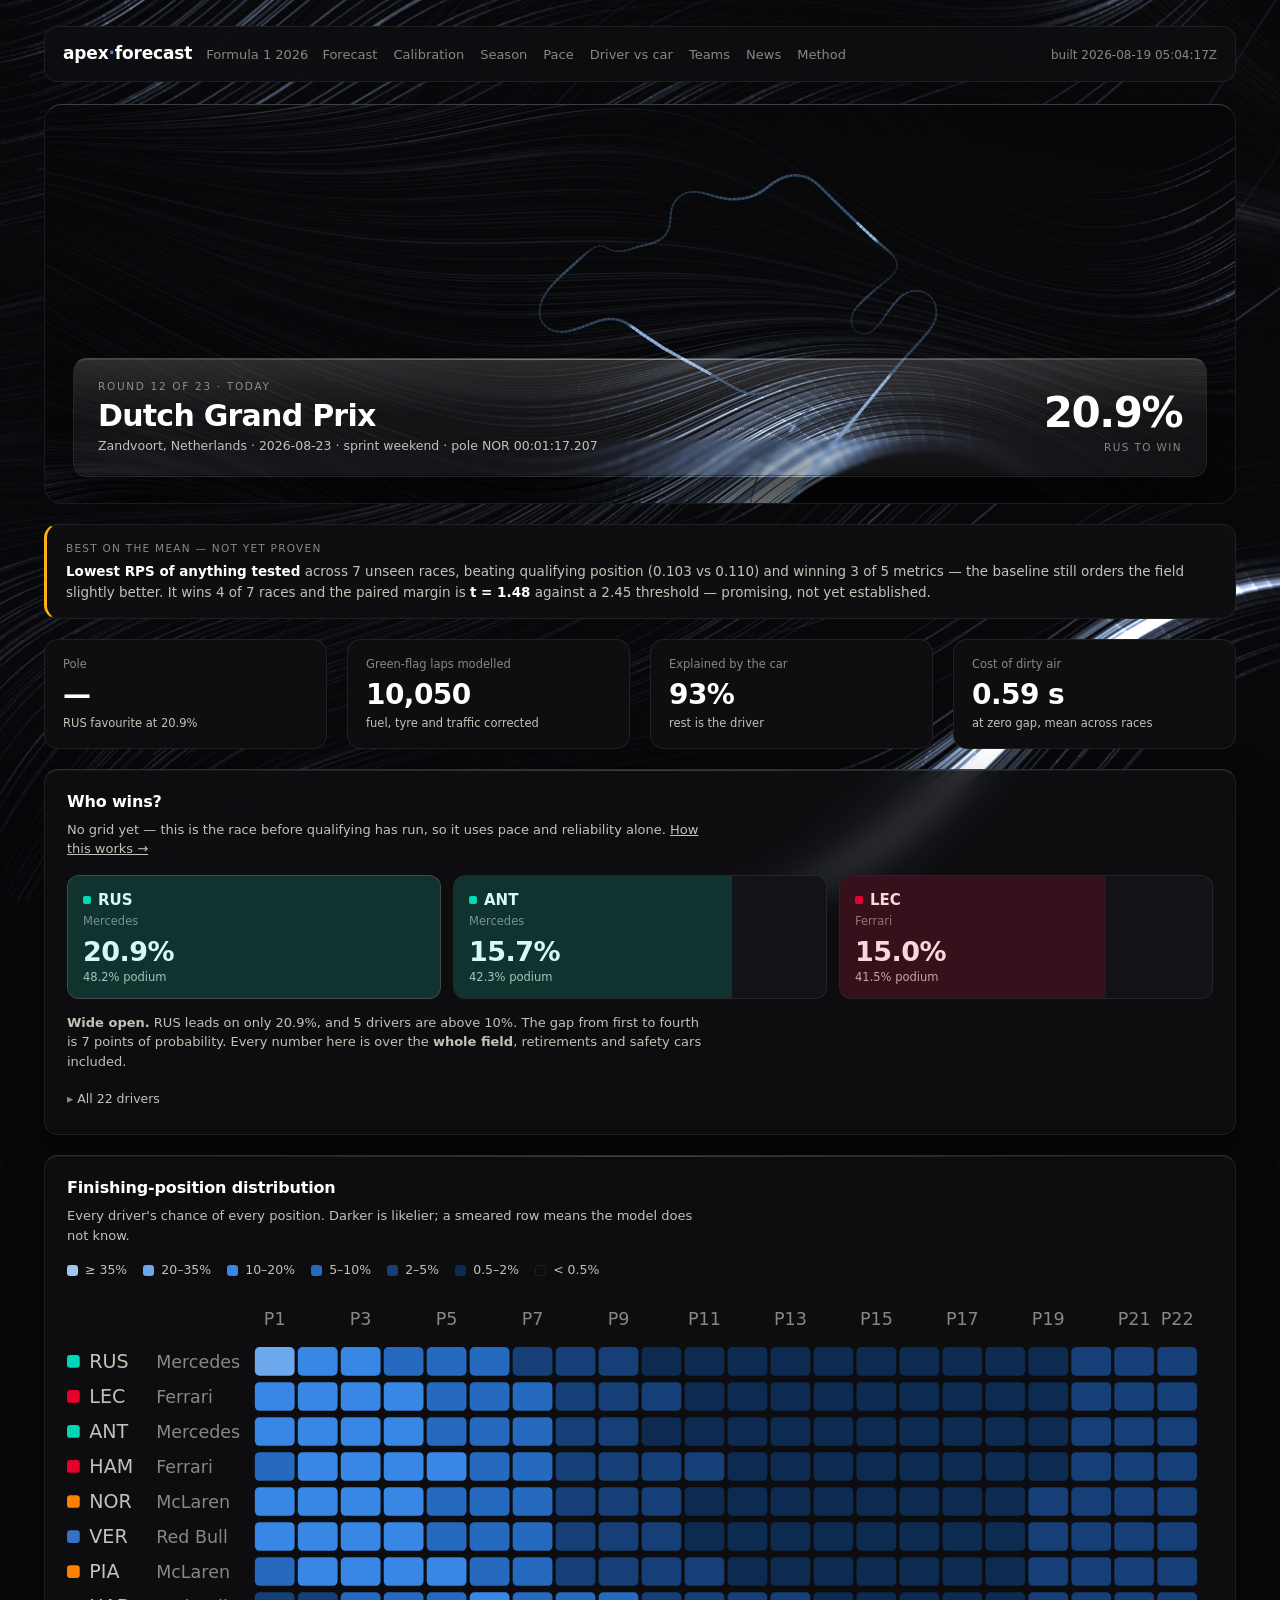
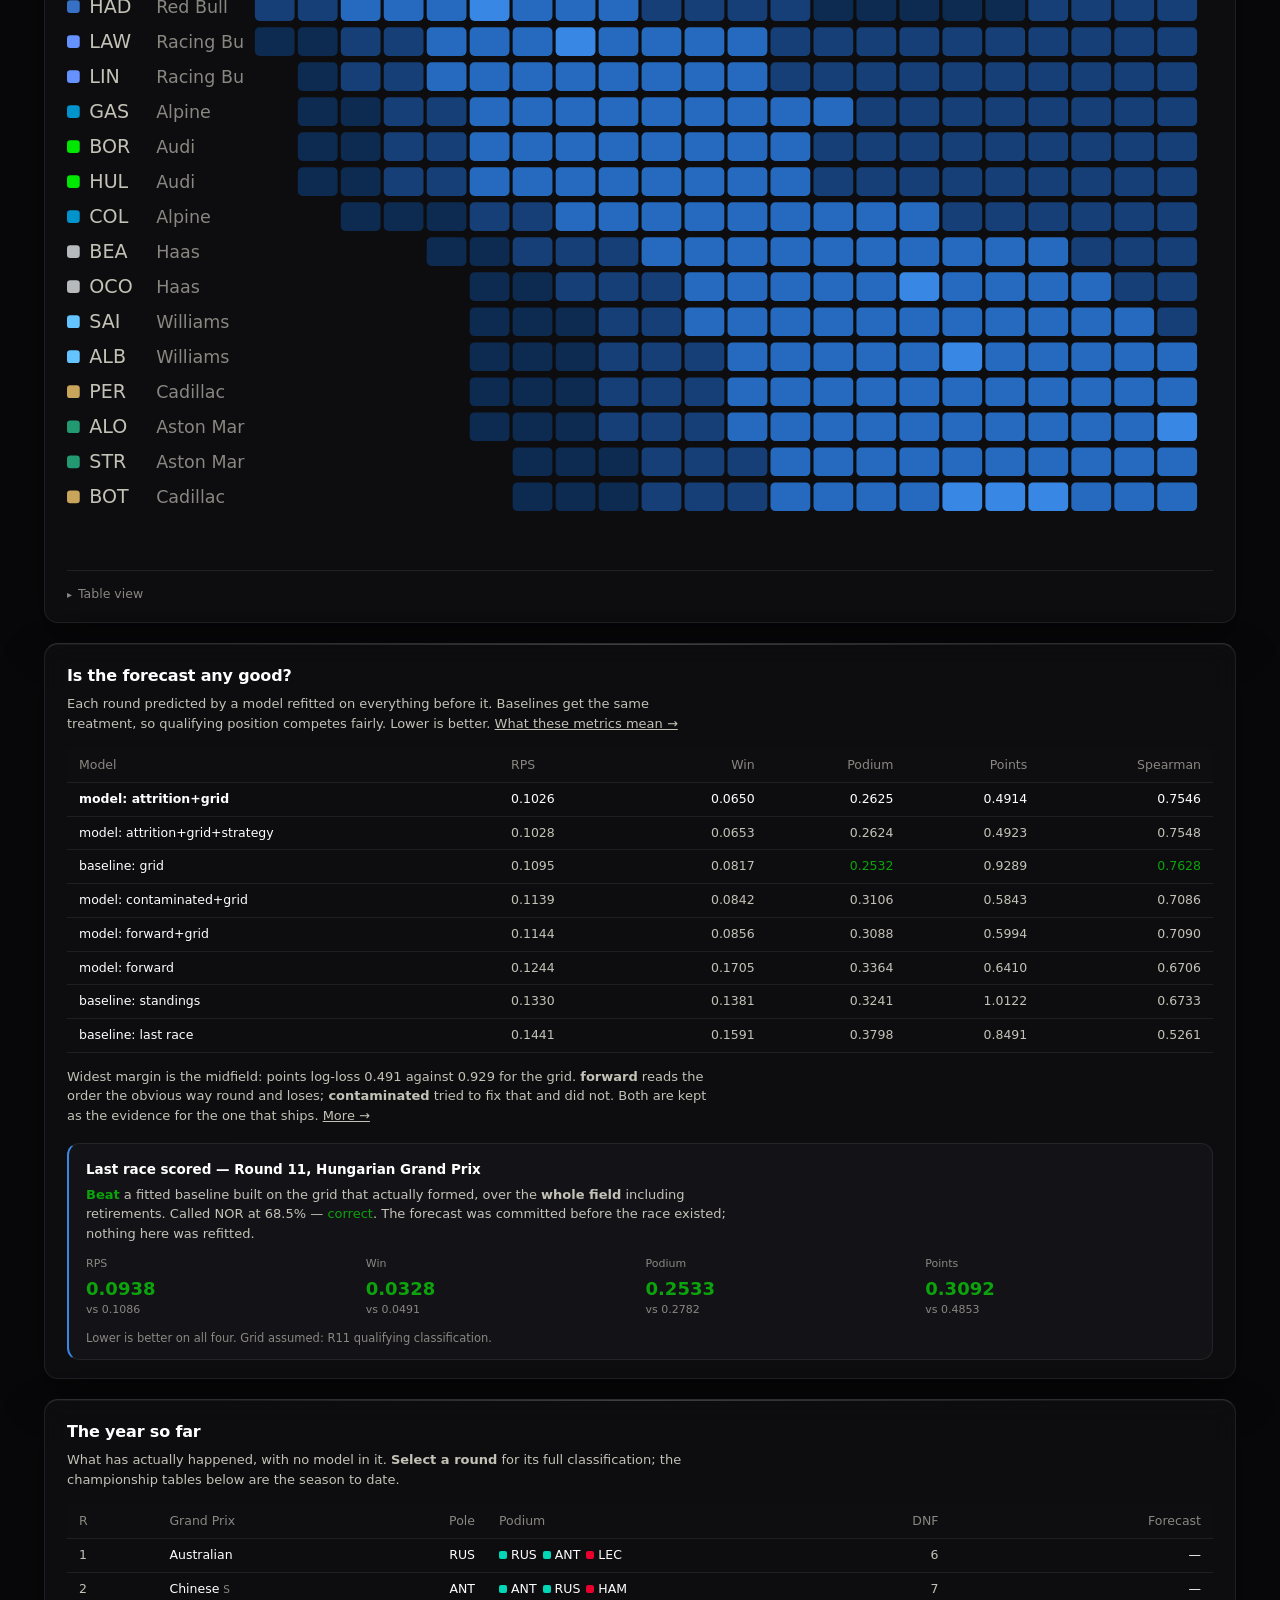
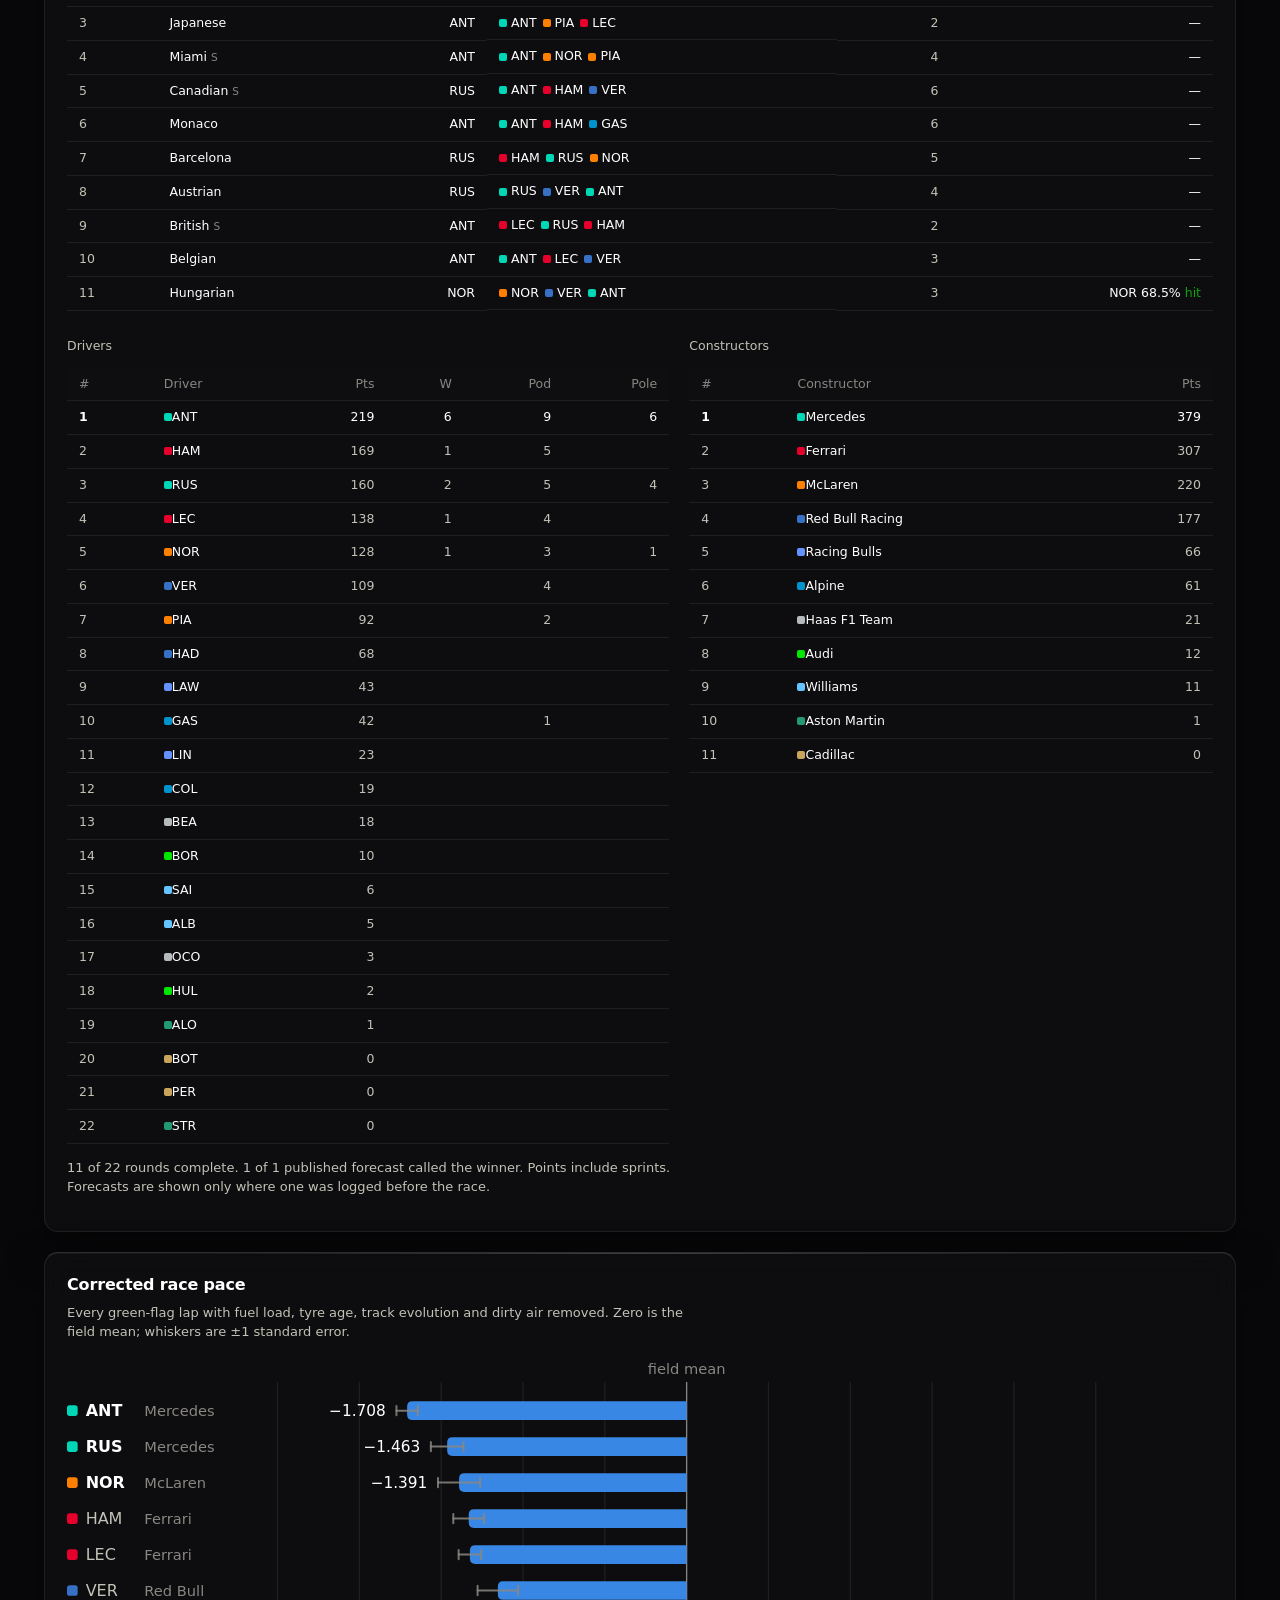
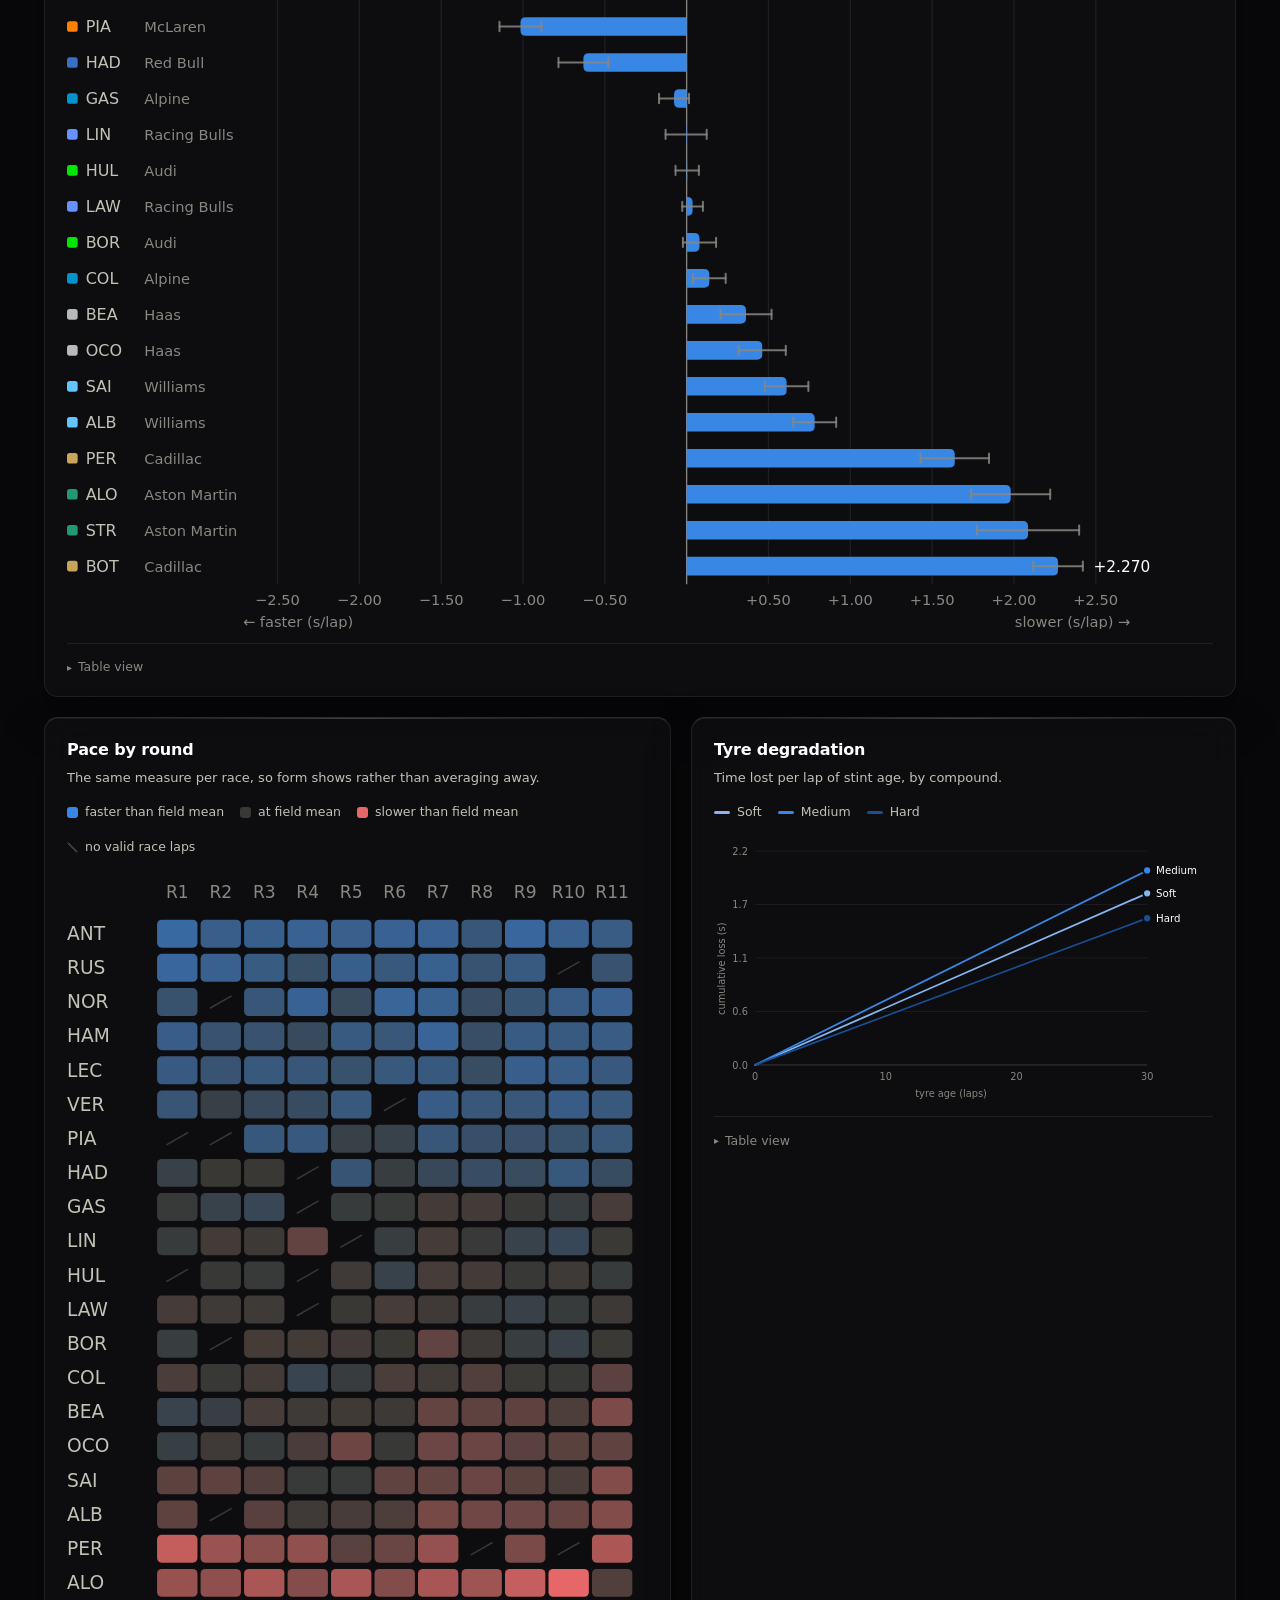
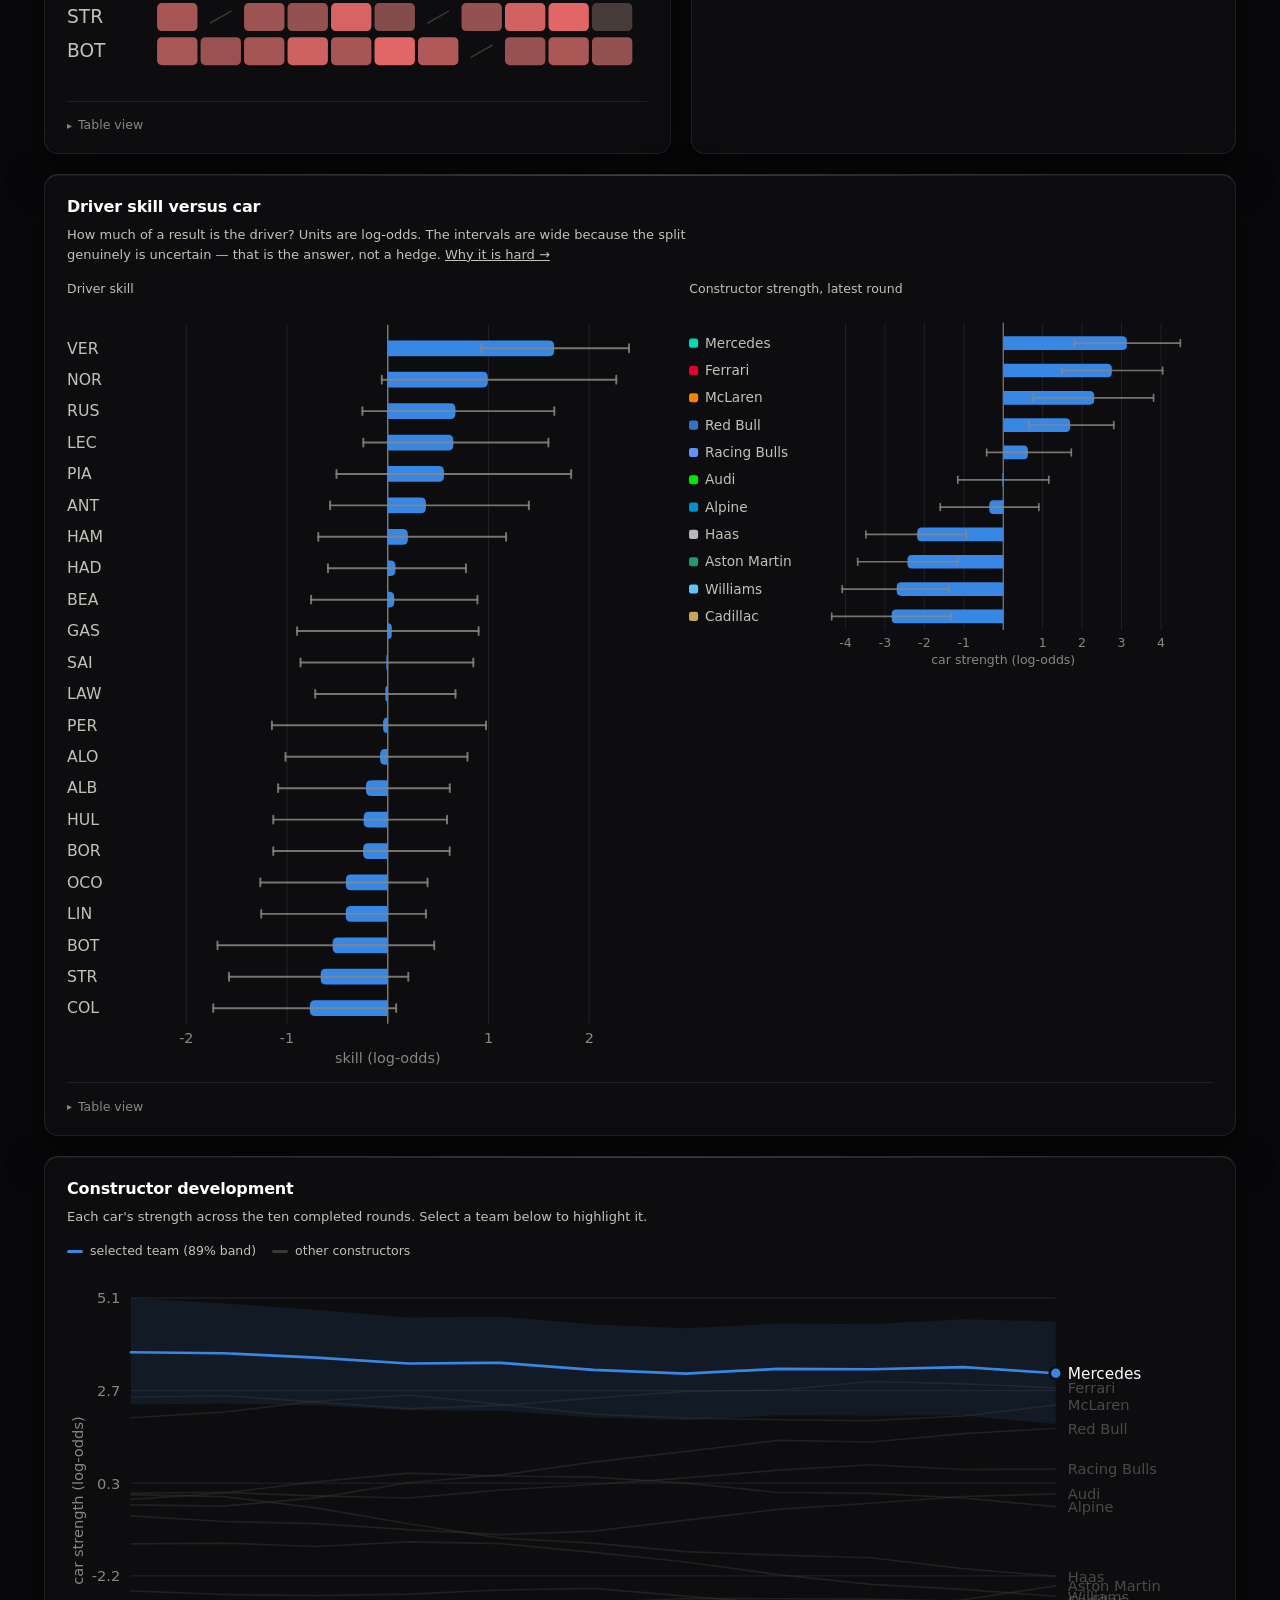
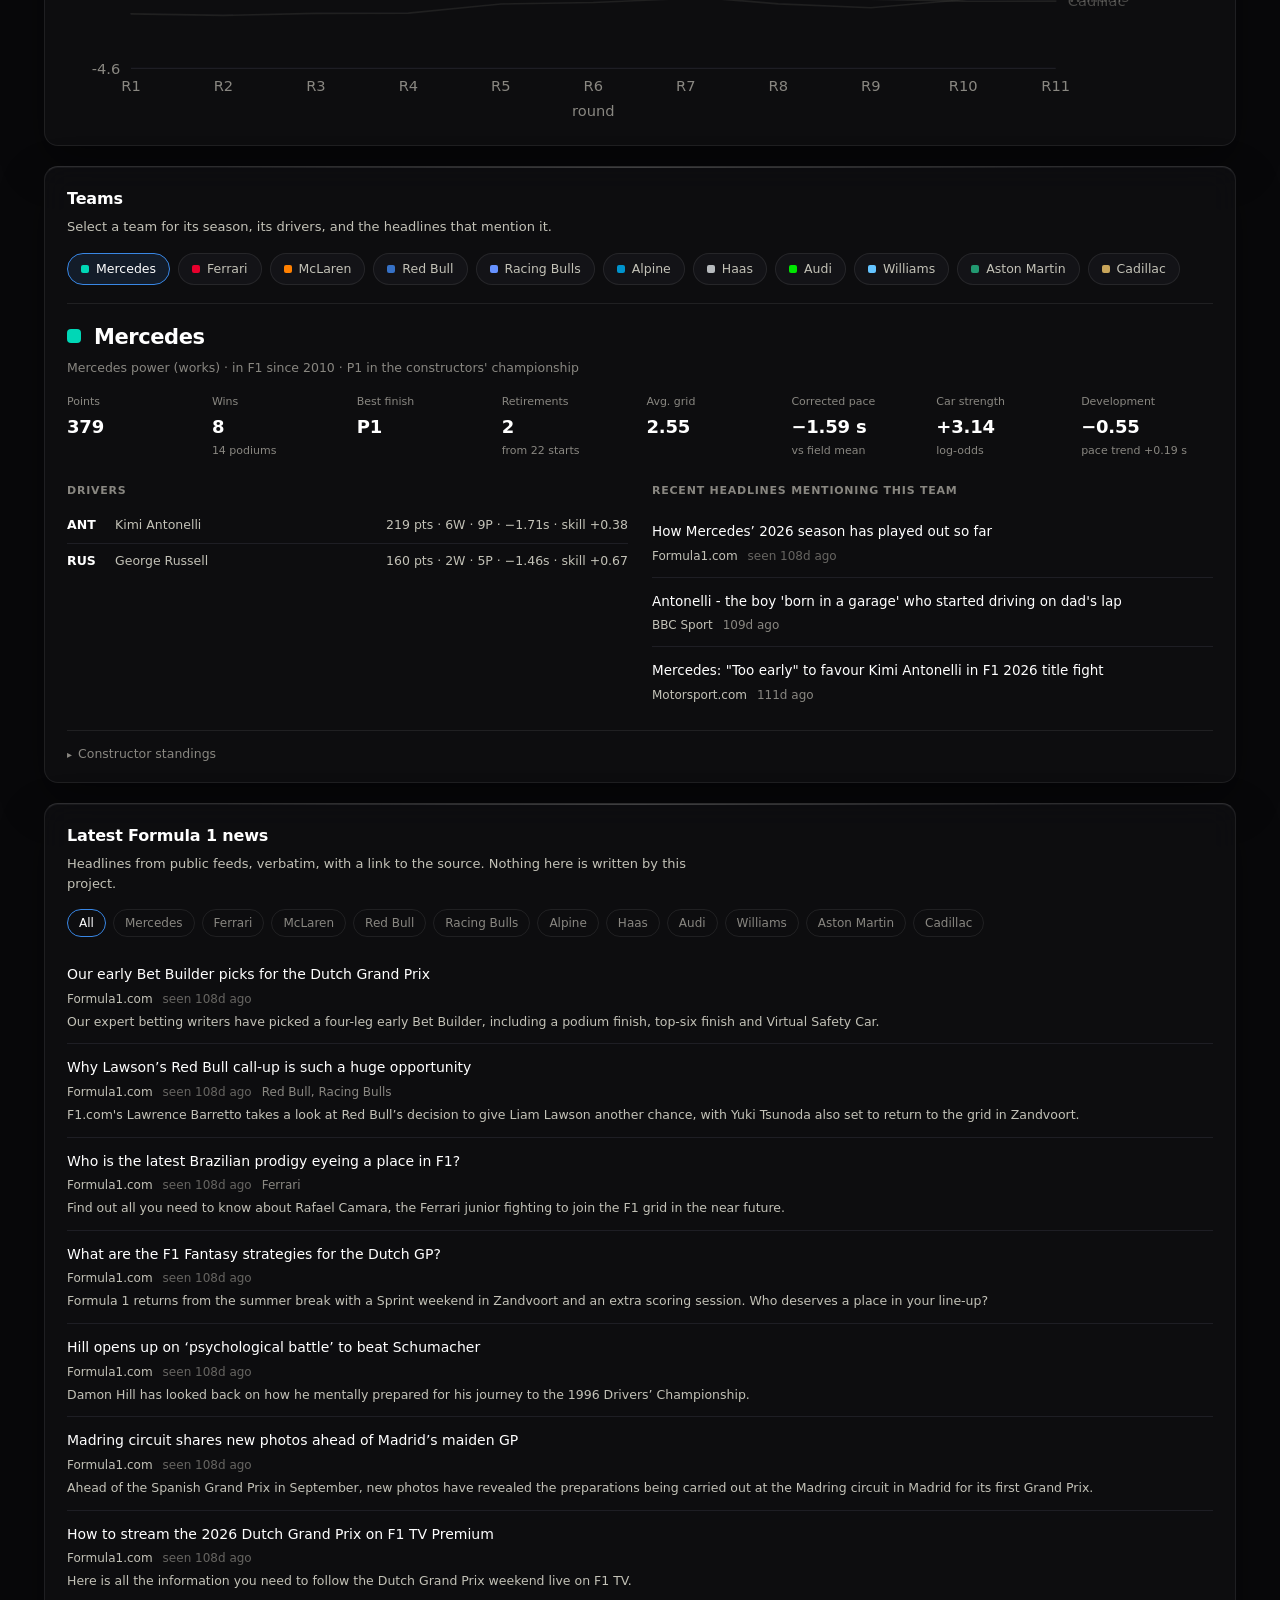
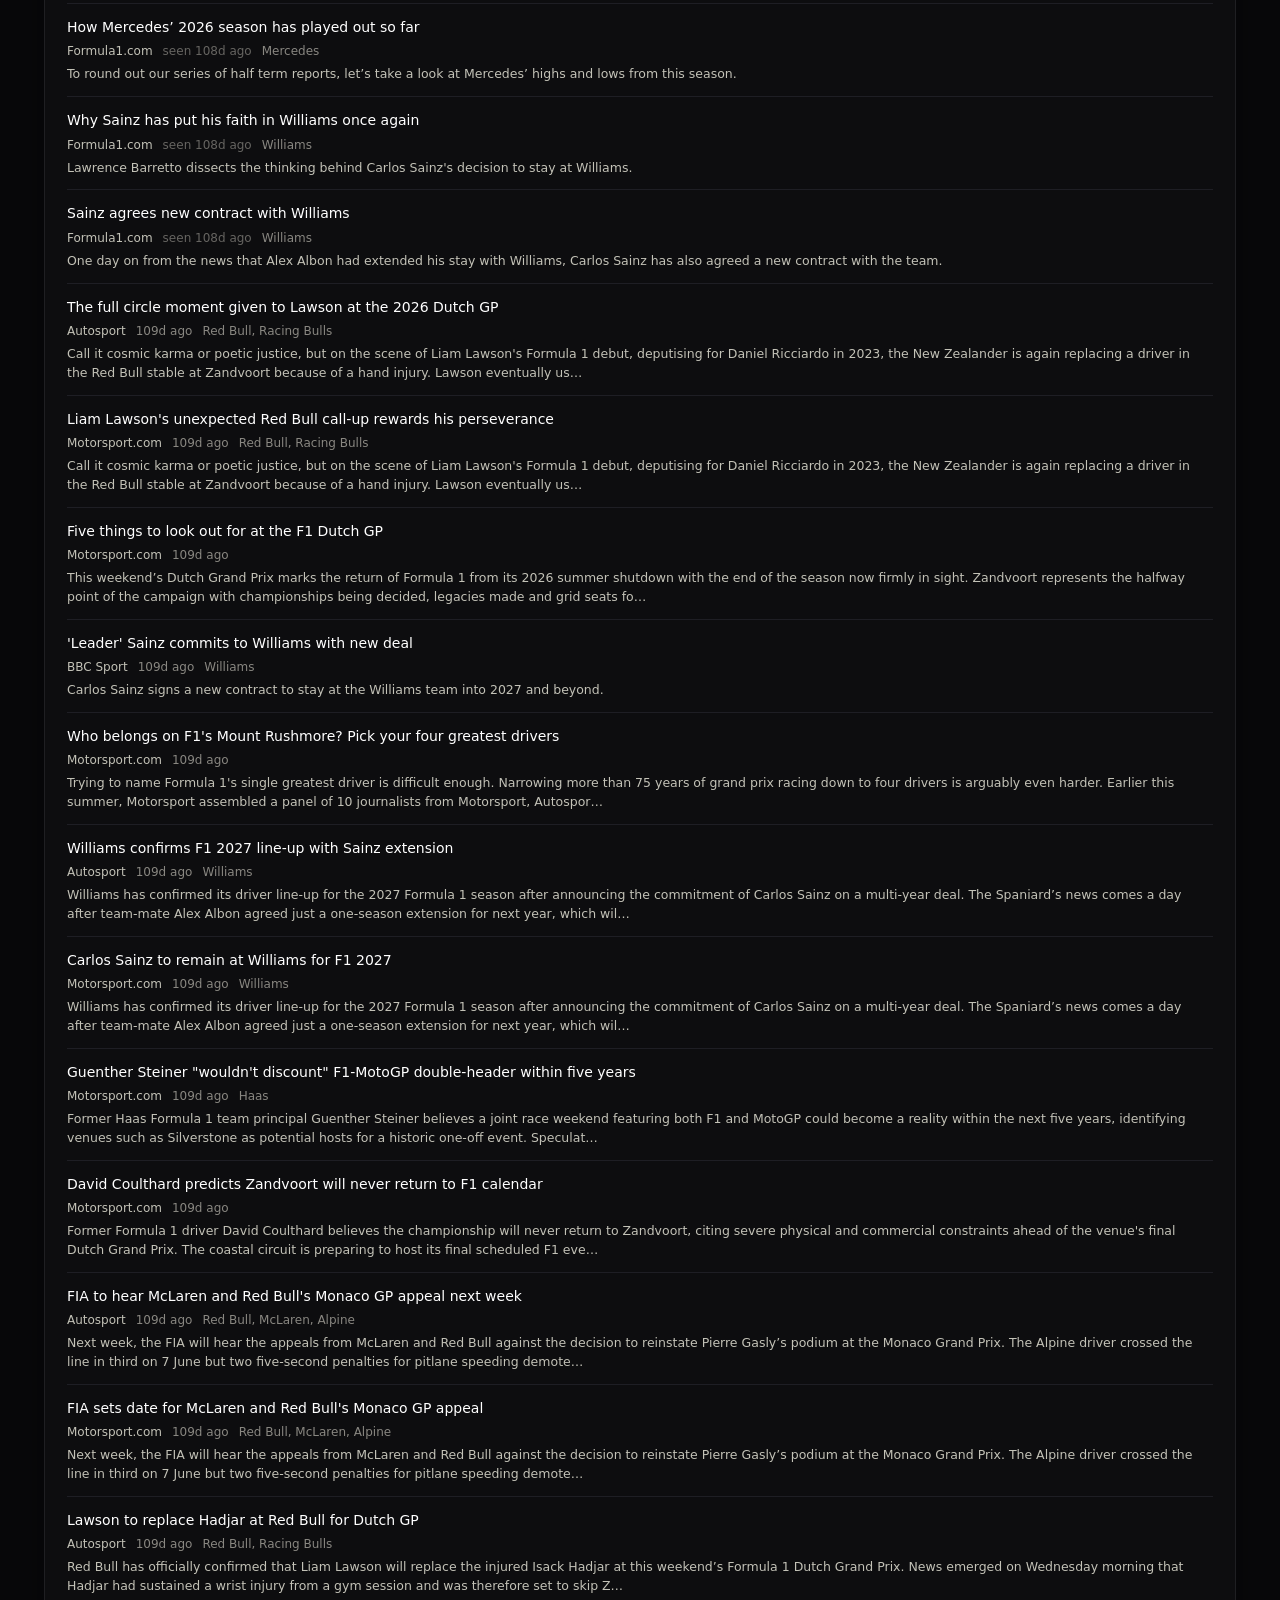
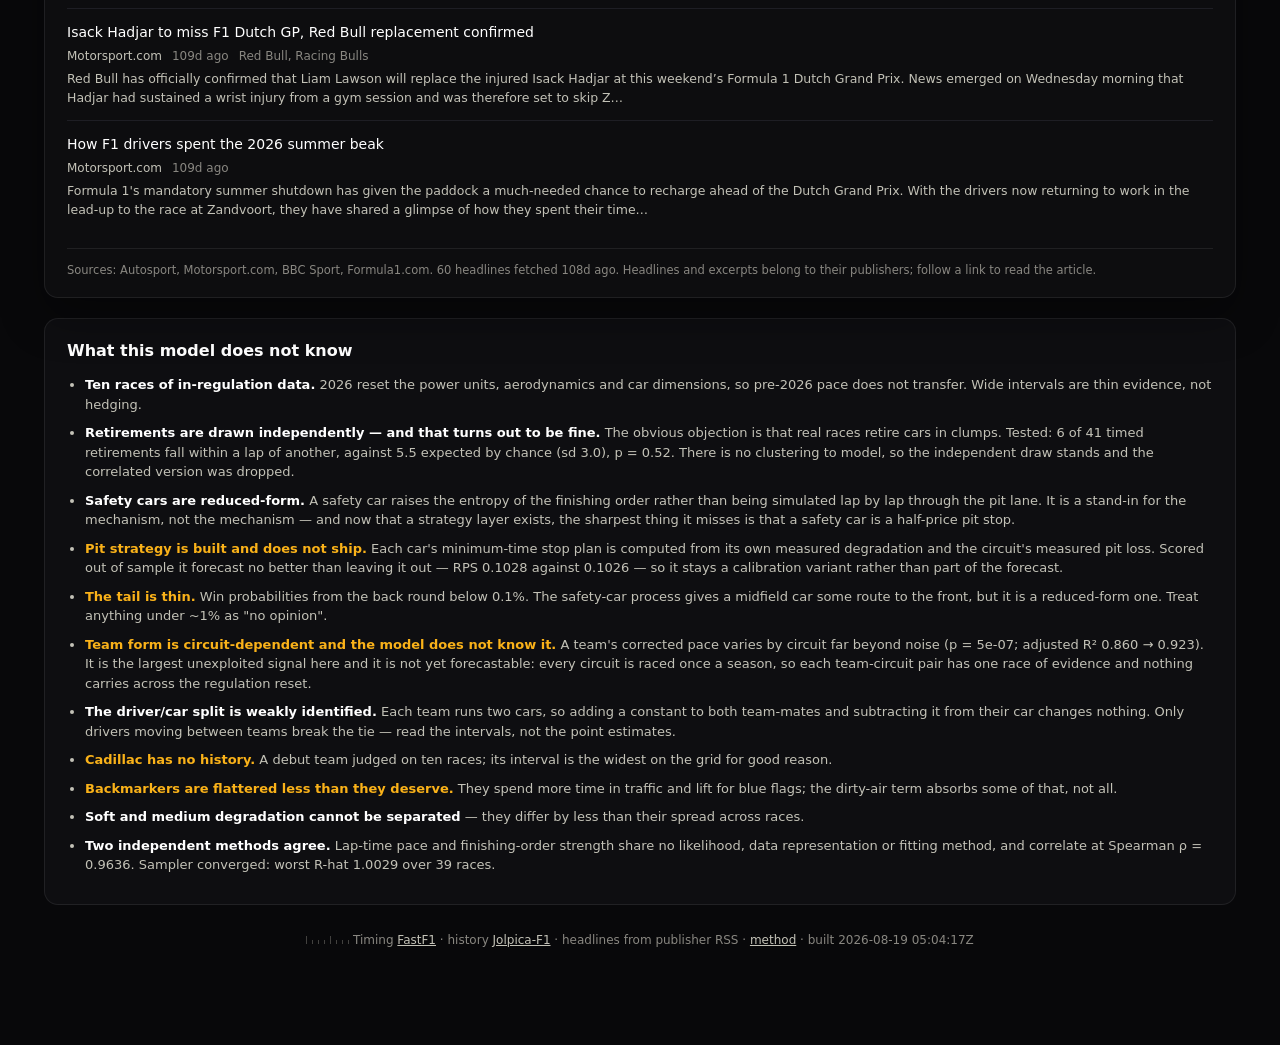
==== commit 81acde78: "Stop inventing a publication date for undated news _parse_date fell back to now() whenever a feed om" ====
--- a/web/index.html
+++ b/web/index.html
@@ -7,7 +7,7 @@
 <meta name="description" content="Probabilistic Formula 1 race forecasting for the 2026 regulation era: pace deconvolution, driver-versus-car separation, and out-of-sample calibrated finishing-order predictions.">
 <!-- Assets carry a version query so a redeploy cannot be served from a stale cache.
      Bump ?v= whenever style.css, app.js or hero.js changes. -->
-<link rel="stylesheet" href="assets/style.css?v=23">
+<link rel="stylesheet" href="assets/style.css?v=24">
 </head>
 <body>
 <!-- The field sits behind the whole document and flows with the scroll. Fixed, so it
@@ -330,8 +330,8 @@
 </div>
 
 <div class="tip" id="tip" role="status" aria-live="polite"></div>
-<script type="module" src="assets/bg.js?v=23"></script>
-<script src="assets/app.js?v=23"></script>
-<script type="module" src="assets/hero.js?v=23"></script>
+<script type="module" src="assets/bg.js?v=24"></script>
+<script src="assets/app.js?v=24"></script>
+<script type="module" src="assets/hero.js?v=24"></script>
 </body>
 </html>
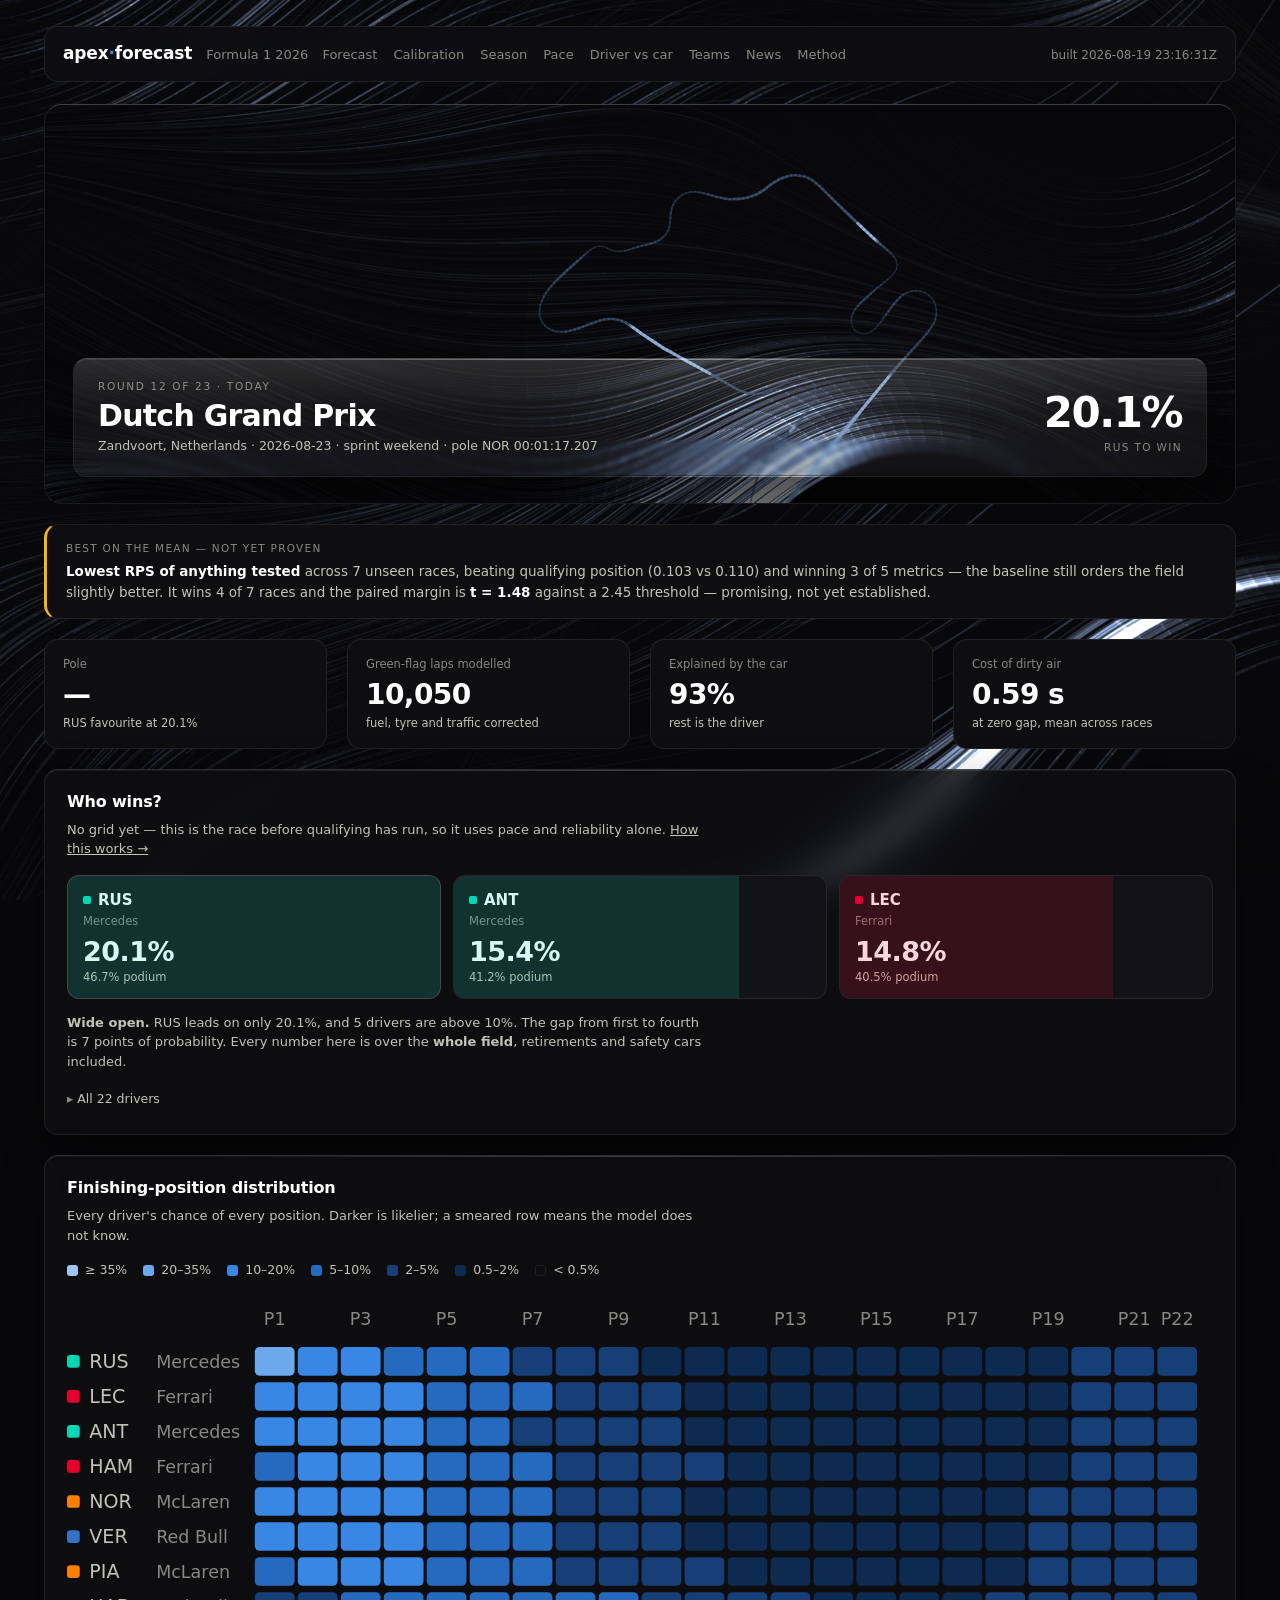
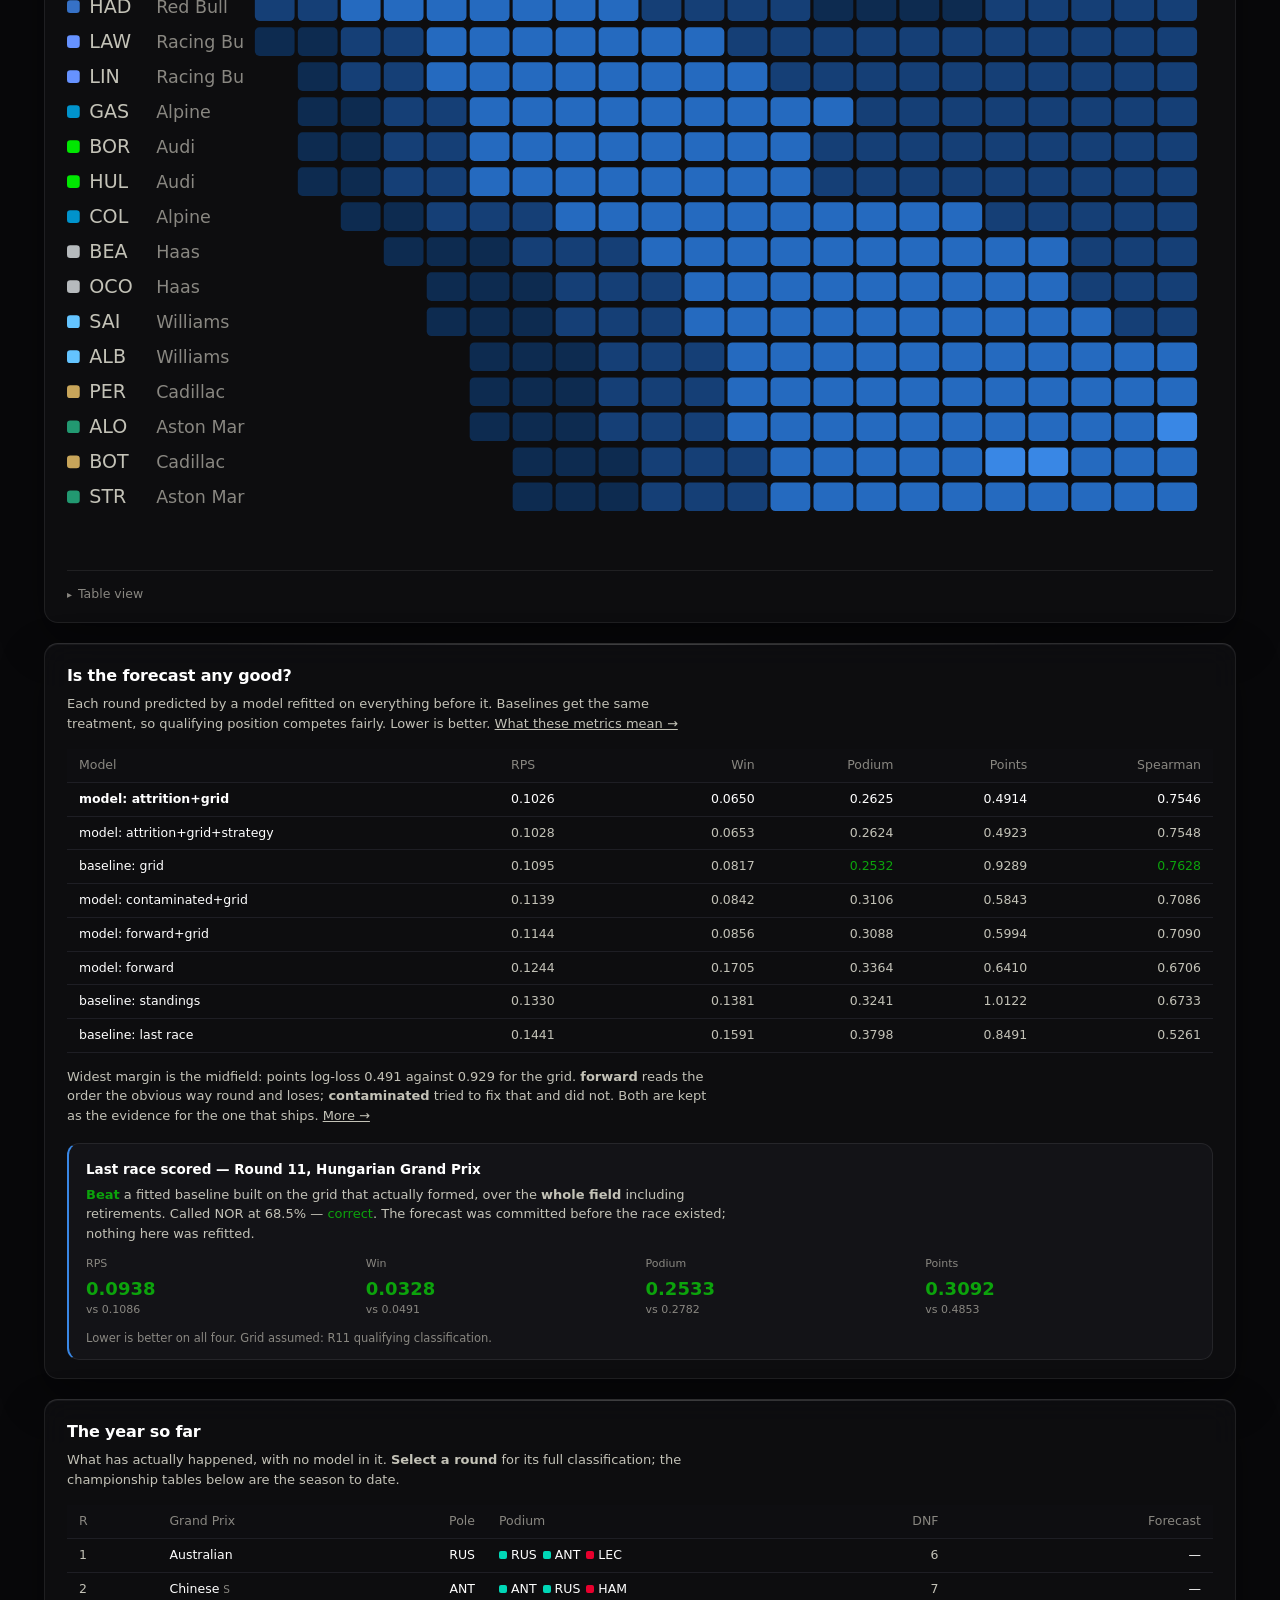
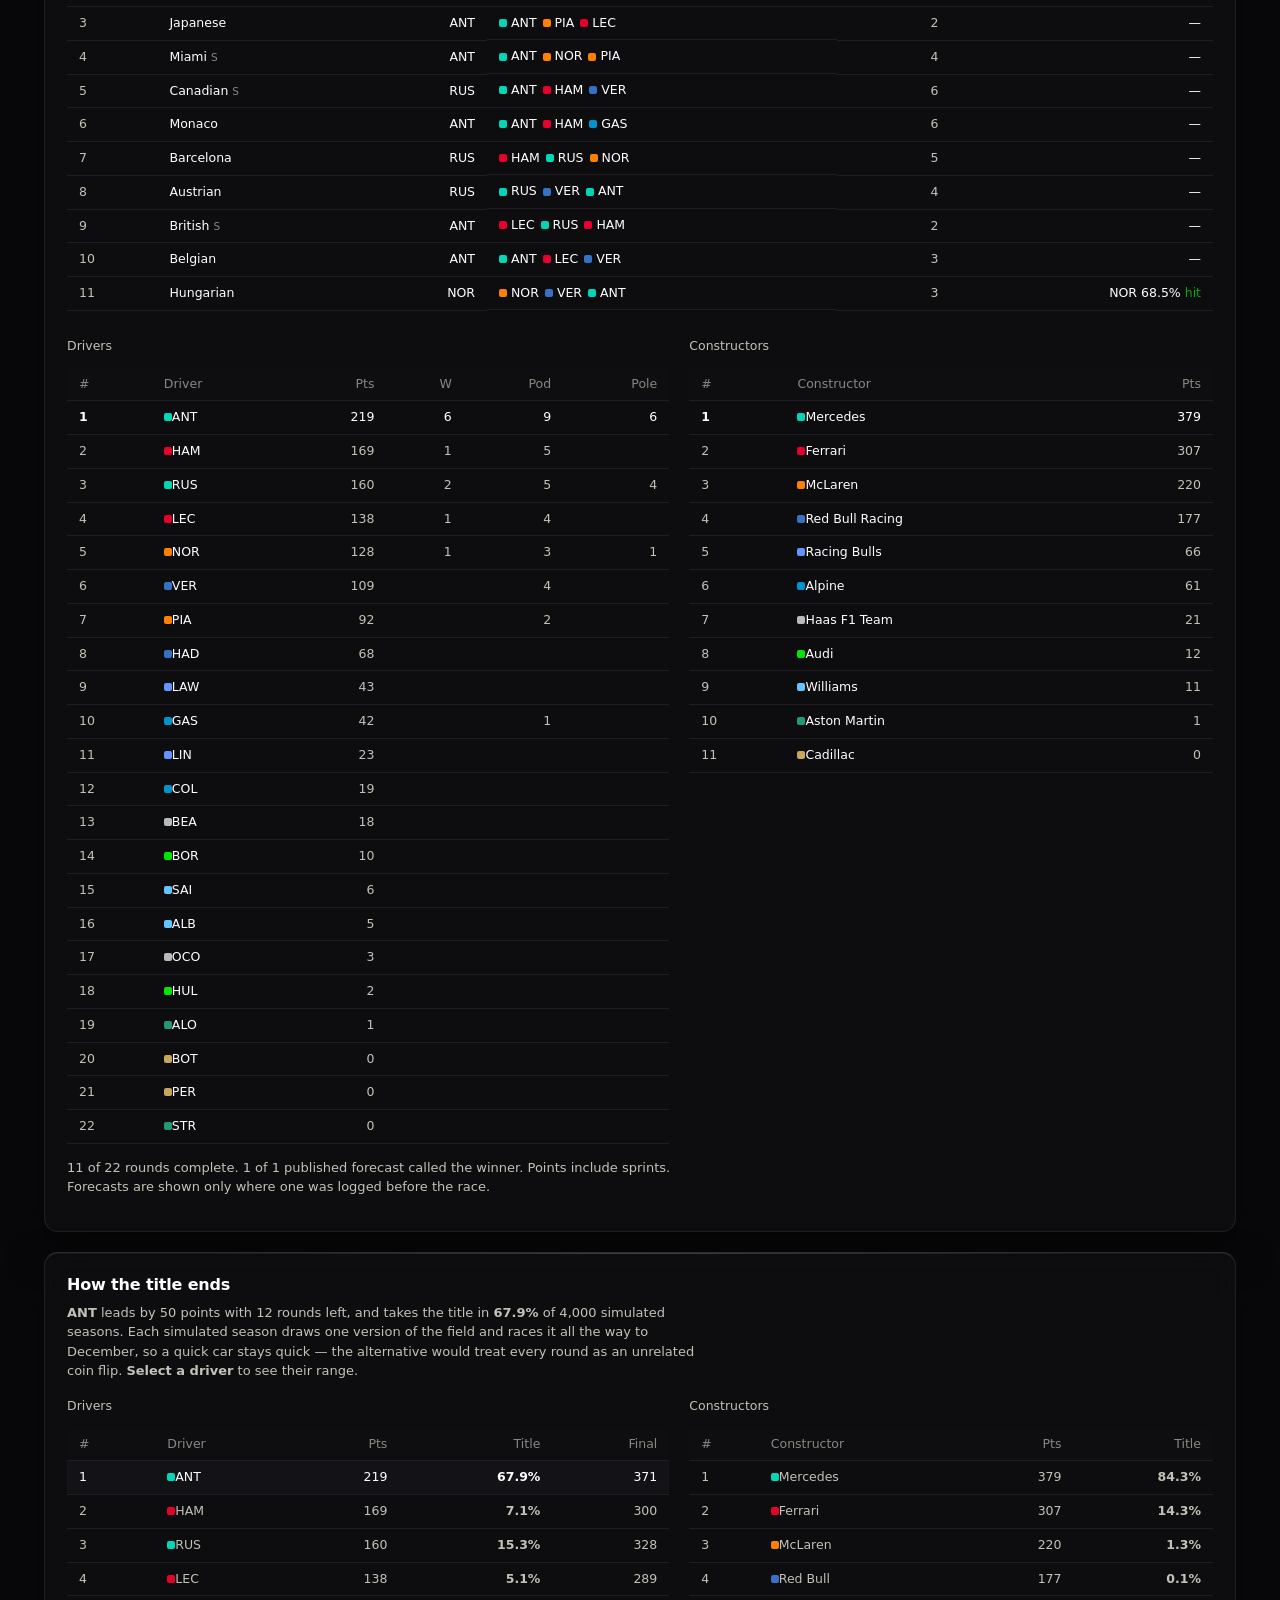
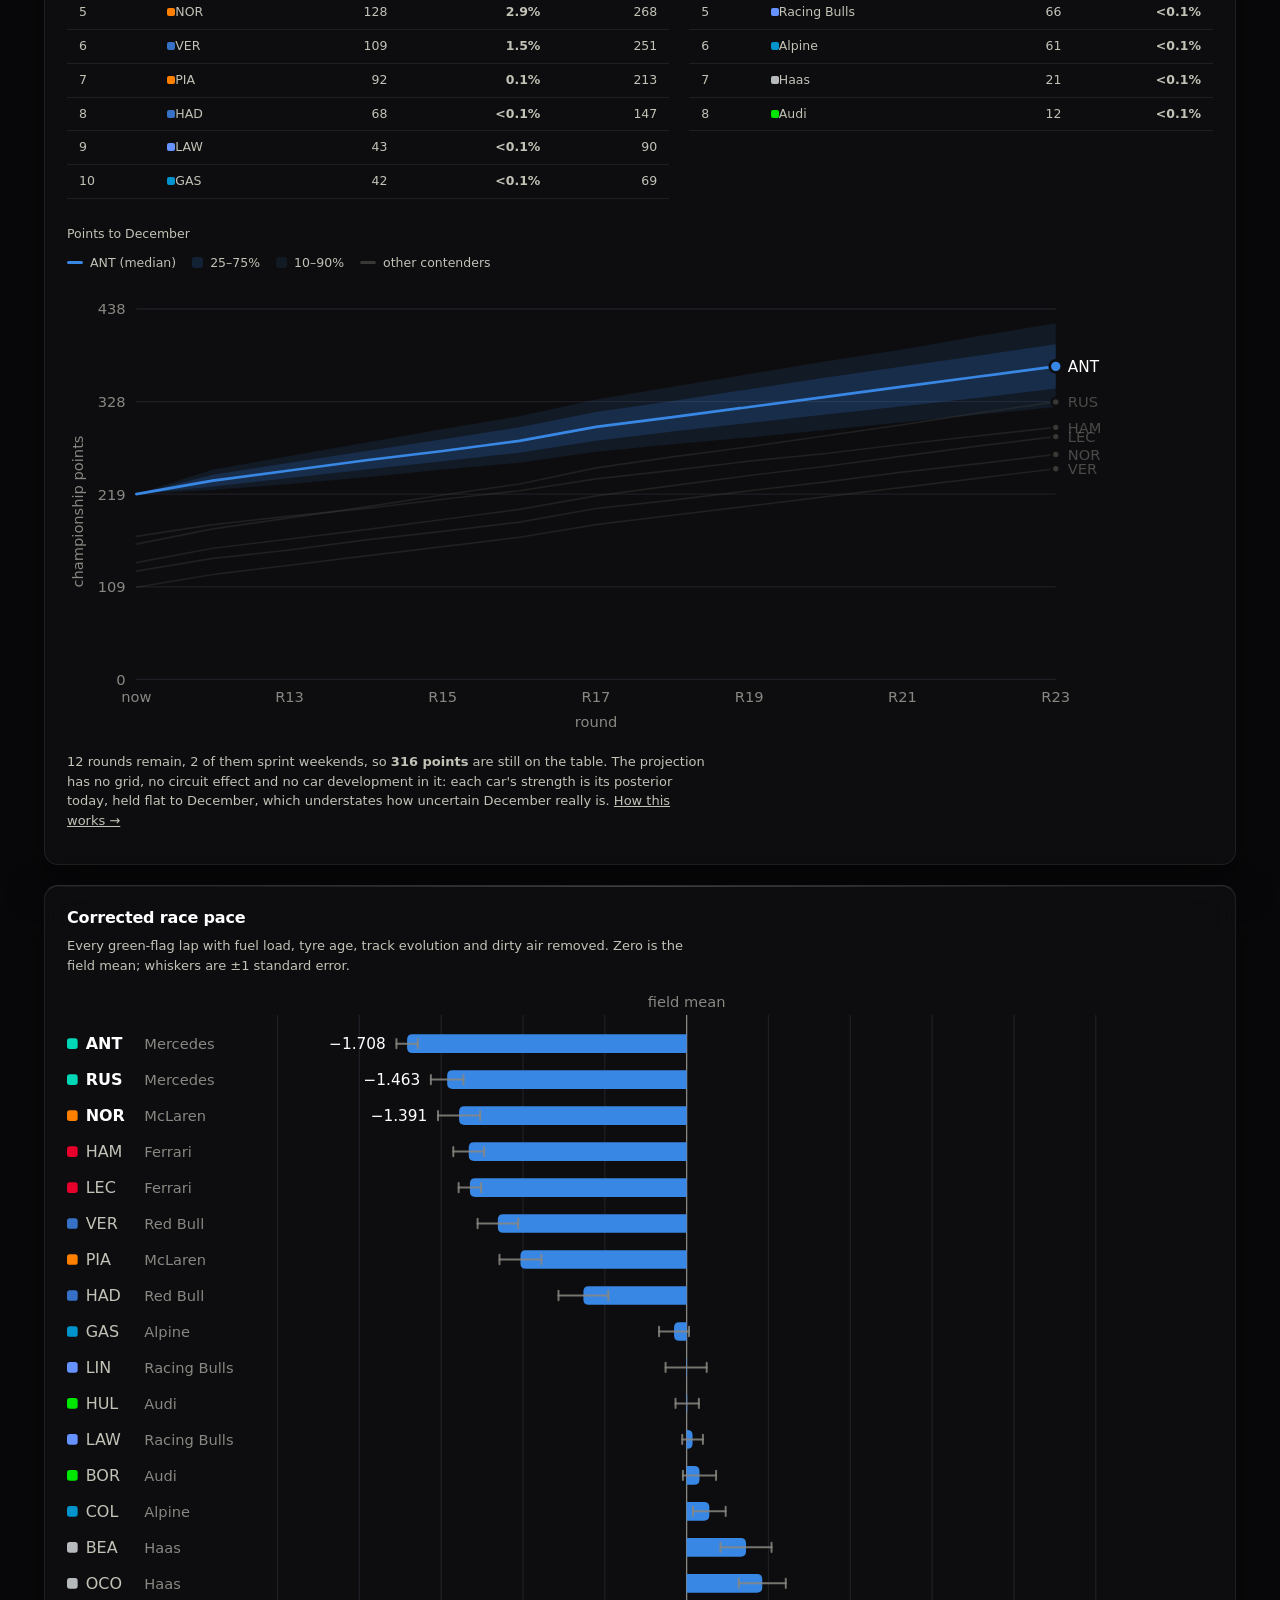
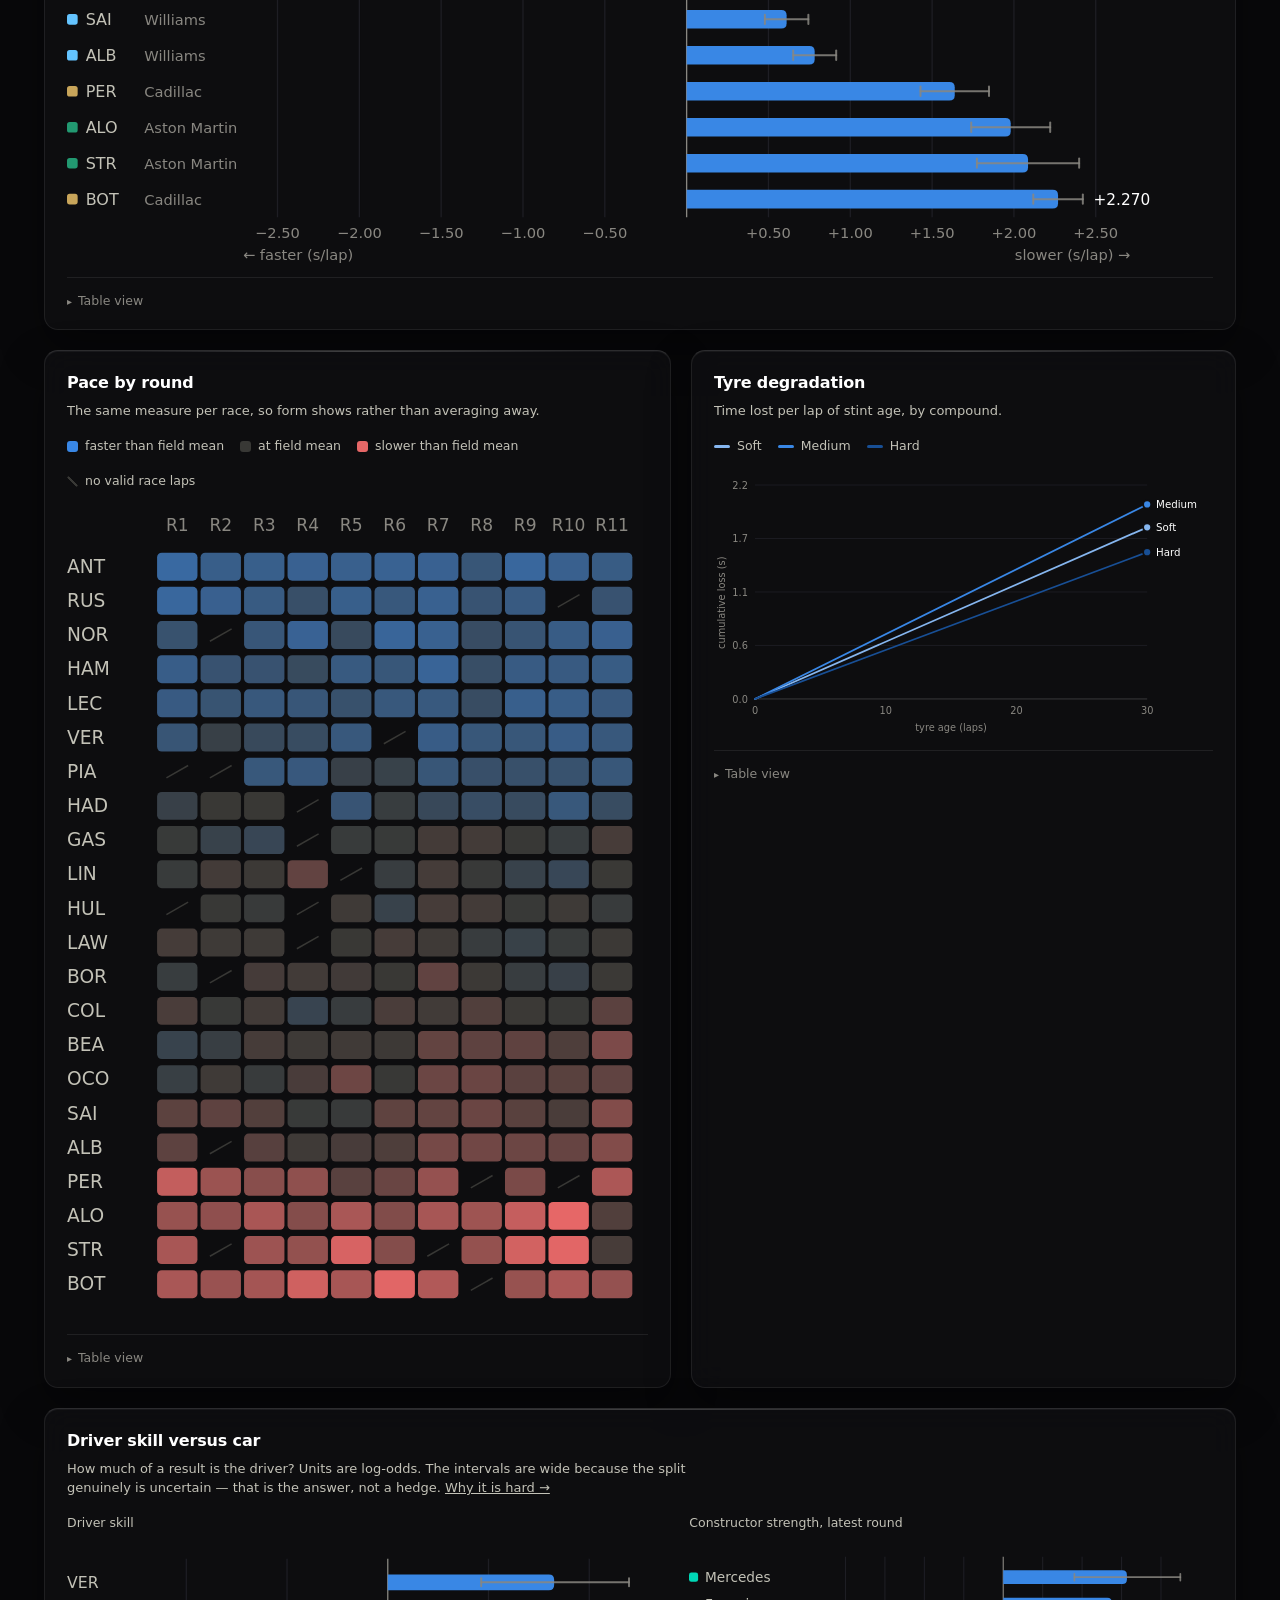
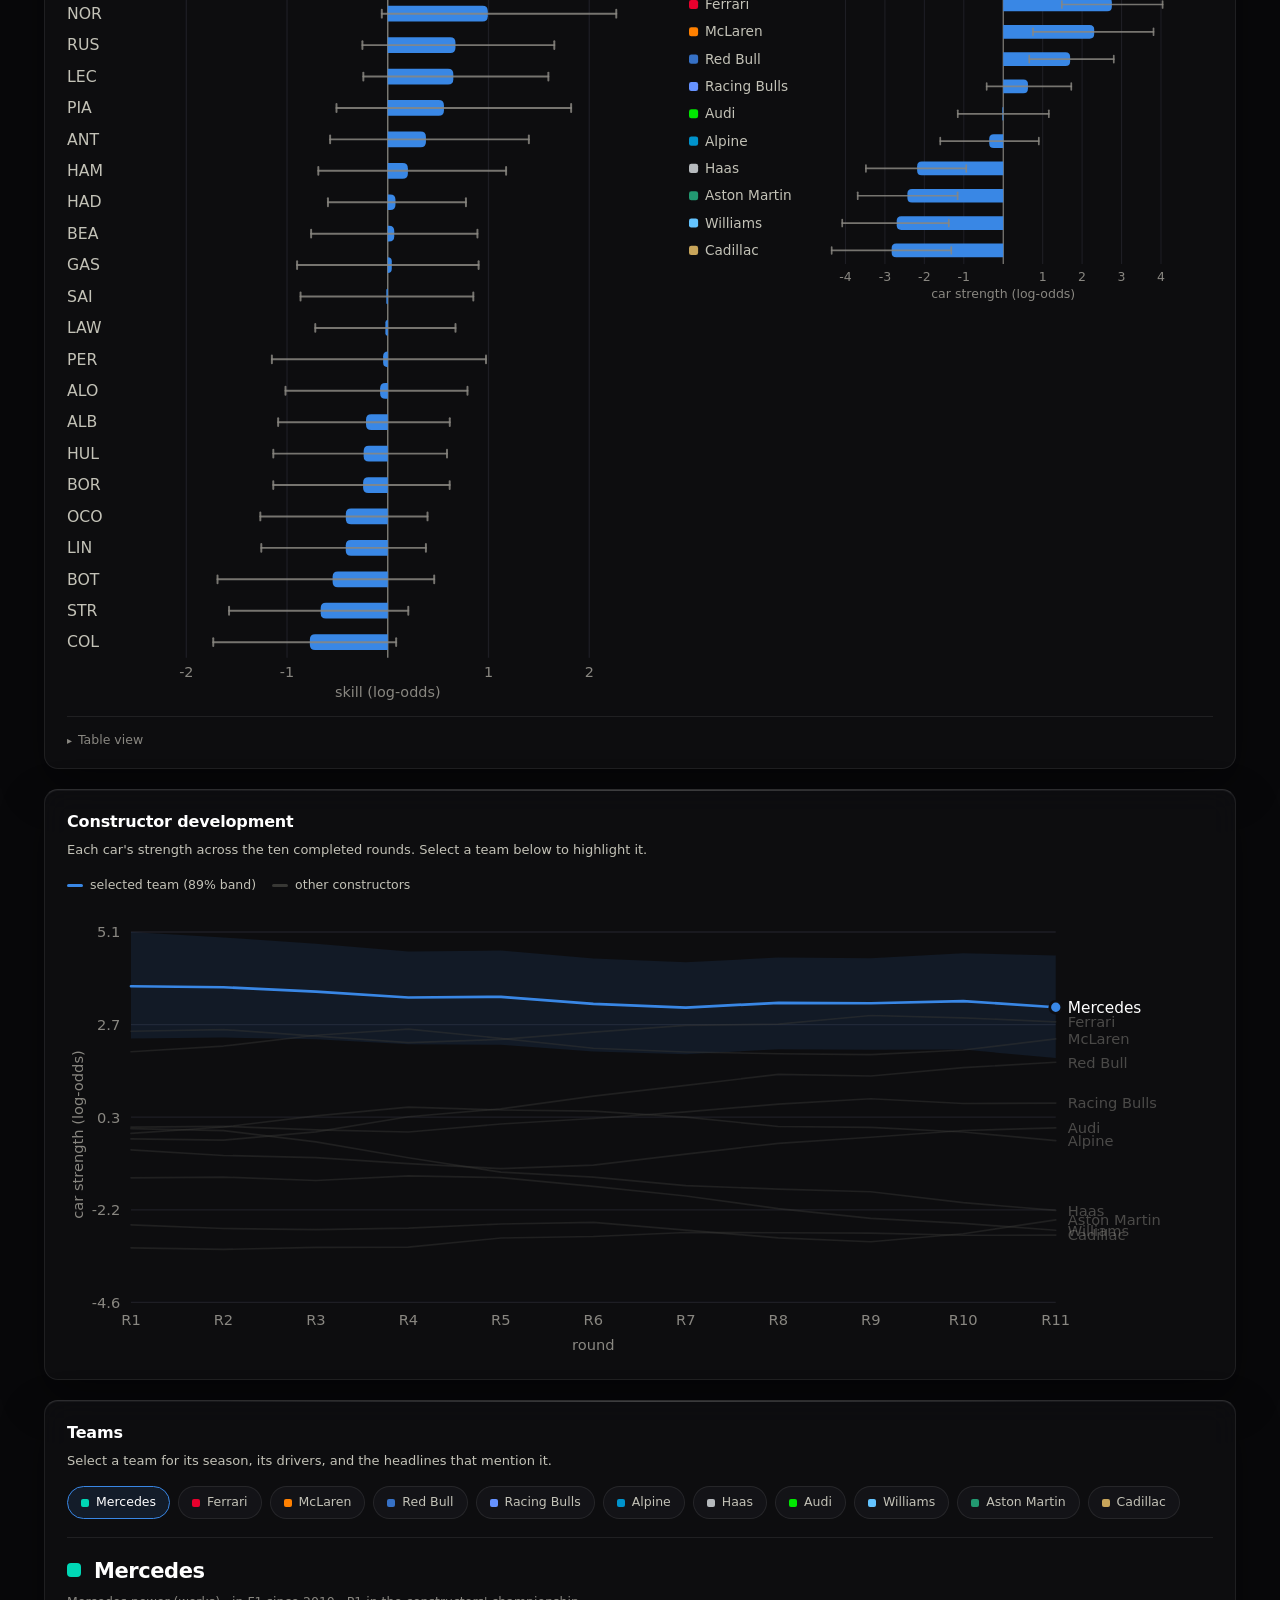
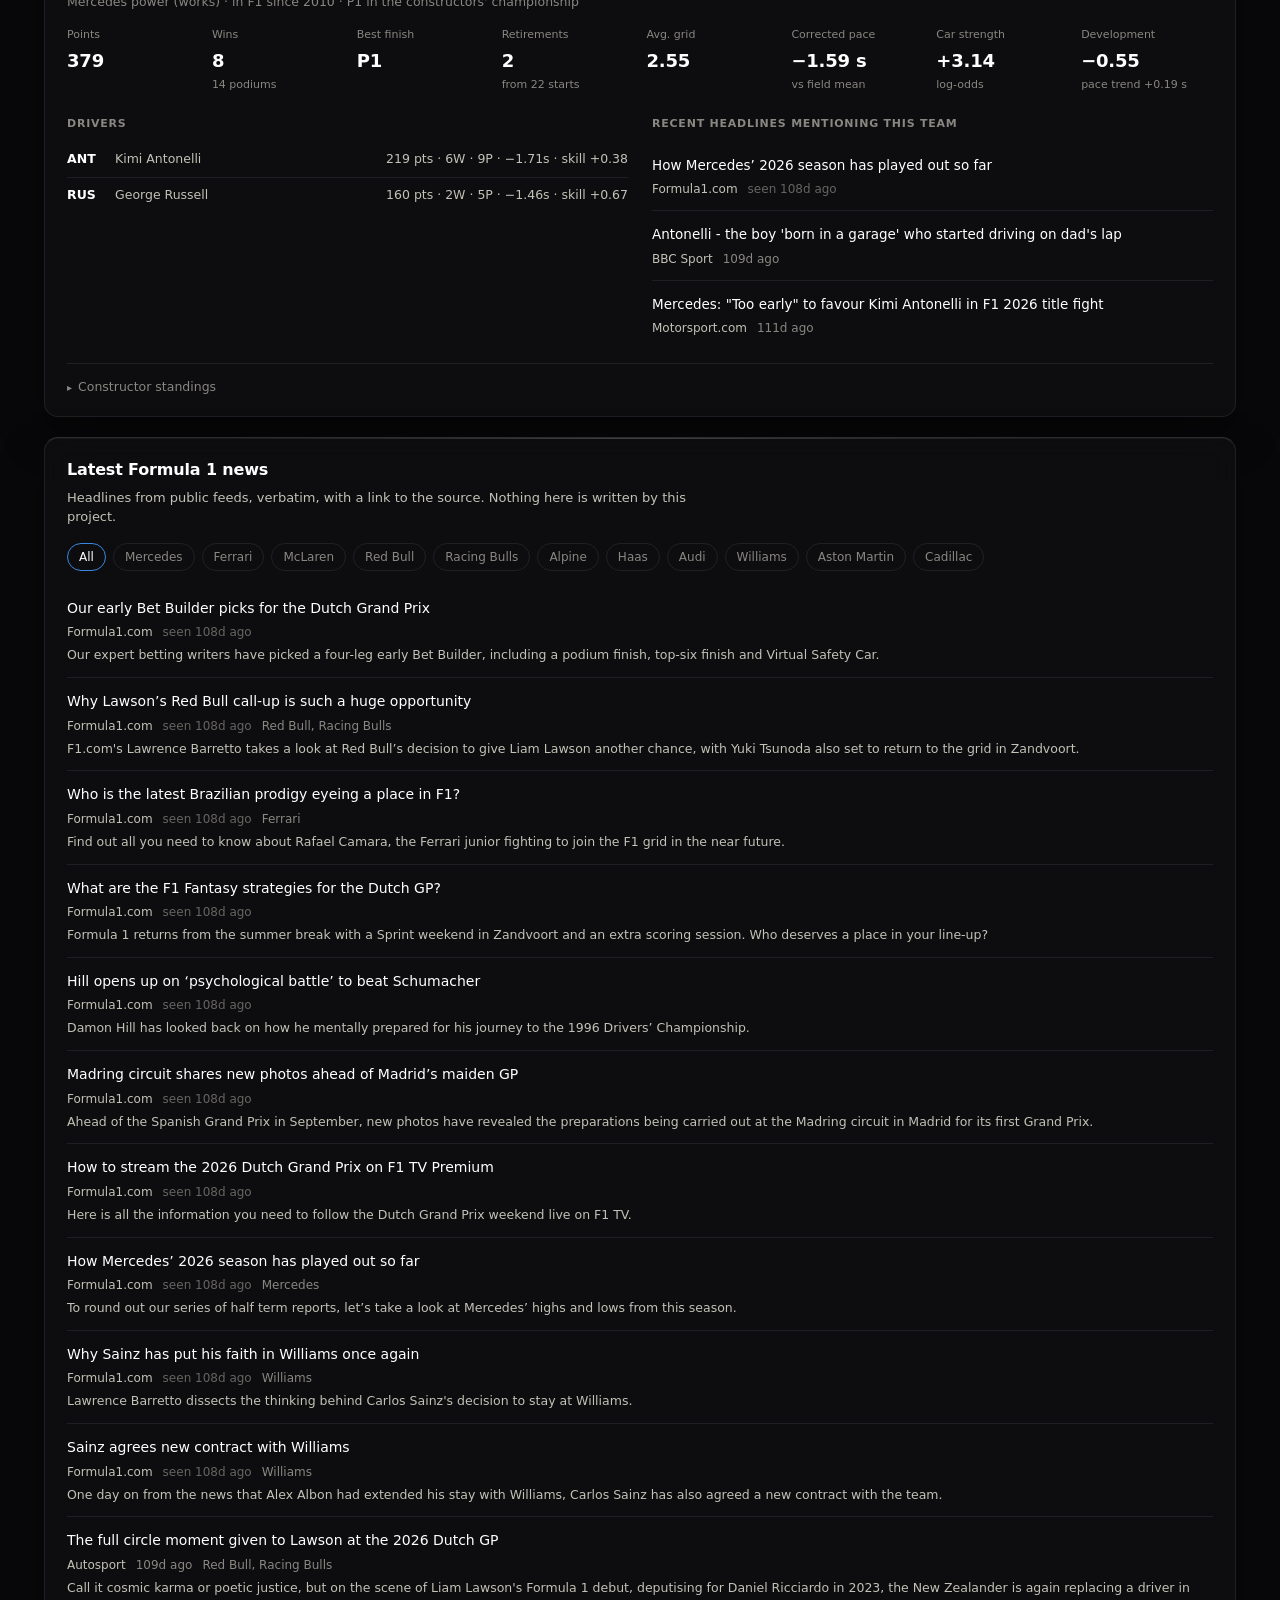
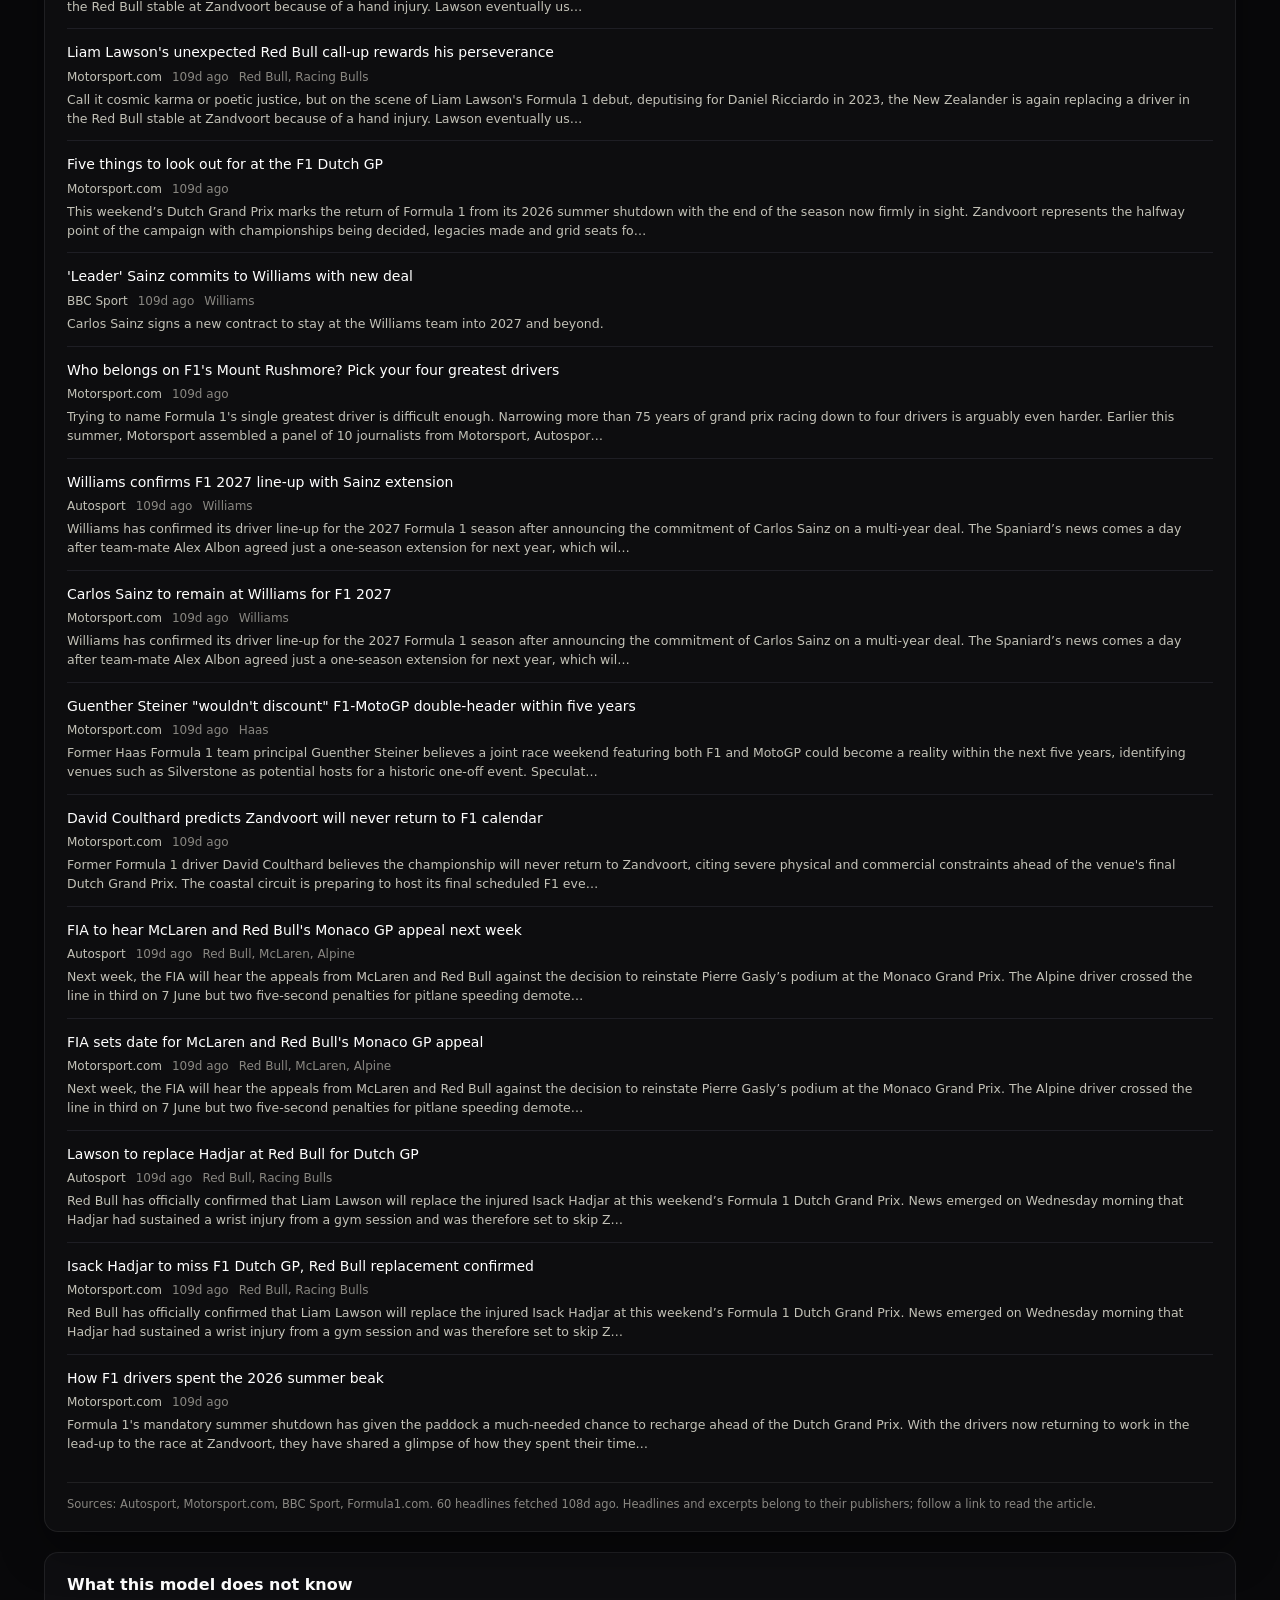
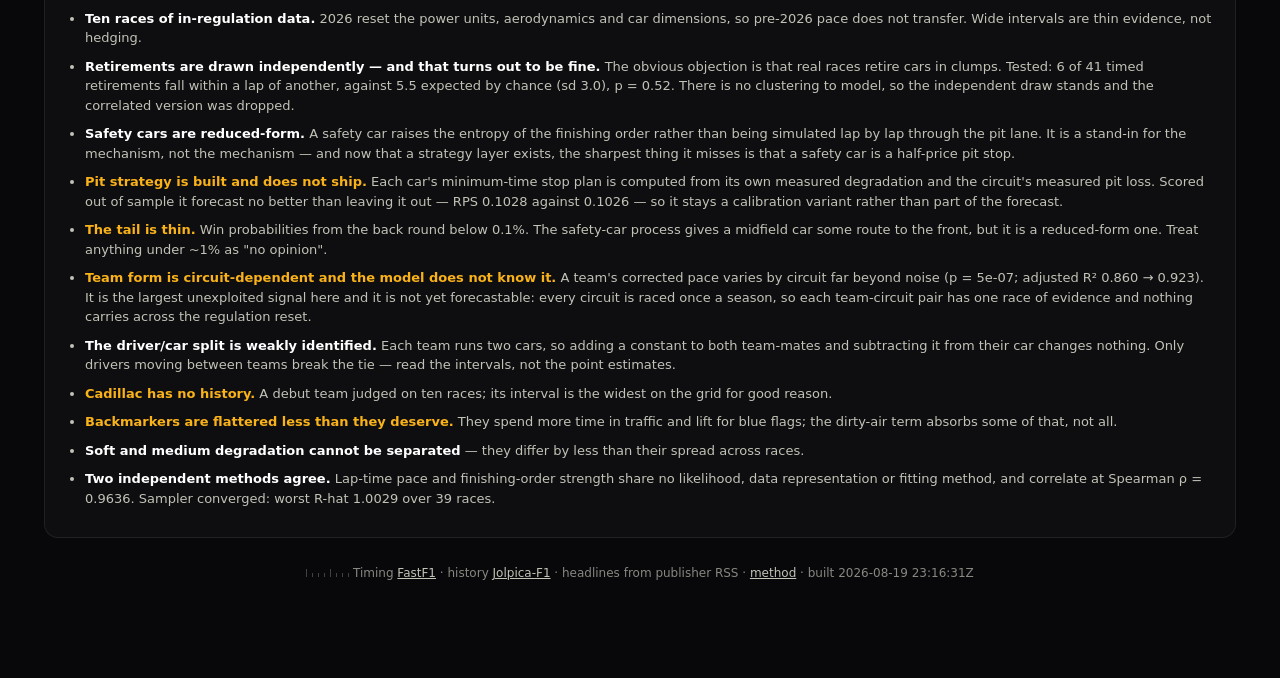
==== commit 25199b53: "Put the championship projection on the dashboard "How the title ends": title probability for drivers" ====
--- a/web/index.html
+++ b/web/index.html
@@ -7,7 +7,7 @@
 <meta name="description" content="Probabilistic Formula 1 race forecasting for the 2026 regulation era: pace deconvolution, driver-versus-car separation, and out-of-sample calibrated finishing-order predictions.">
 <!-- Assets carry a version query so a redeploy cannot be served from a stale cache.
      Bump ?v= whenever style.css, app.js or hero.js changes. -->
-<link rel="stylesheet" href="assets/style.css?v=24">
+<link rel="stylesheet" href="assets/style.css?v=26">
 </head>
 <body>
 <!-- The field sits behind the whole document and flows with the scroll. Fixed, so it
@@ -157,6 +157,36 @@
       </div>
     </div>
     <p class="desc" id="season-note" style="margin-top:14px"></p>
+  </section>
+
+  <!-- ============ CHAMPIONSHIP ============ -->
+  <section class="card" id="championship" hidden>
+    <h2>How the title ends</h2>
+    <p class="desc" id="champ-read"></p>
+    <div class="grid-2">
+      <div>
+        <h3 class="sub-h">Drivers</h3>
+        <div class="table-scroll">
+          <table id="champ-drivers">
+            <thead><tr><th>#</th><th>Driver</th><th>Pts</th><th>Title</th><th>Final</th></tr></thead>
+            <tbody></tbody>
+          </table>
+        </div>
+      </div>
+      <div>
+        <h3 class="sub-h">Constructors</h3>
+        <div class="table-scroll">
+          <table id="champ-teams">
+            <thead><tr><th>#</th><th>Constructor</th><th>Pts</th><th>Title</th></tr></thead>
+            <tbody></tbody>
+          </table>
+        </div>
+      </div>
+    </div>
+    <h3 class="sub-h" style="margin-top:26px">Points to December</h3>
+    <ul class="legend" id="champ-legend"></ul>
+    <div class="chart-scroll"><div id="champ-chart"></div></div>
+    <p class="desc" id="champ-note" style="margin-top:14px"></p>
   </section>
 
   <!-- ============ PACE ============ -->
@@ -330,8 +360,8 @@
 </div>
 
 <div class="tip" id="tip" role="status" aria-live="polite"></div>
-<script type="module" src="assets/bg.js?v=24"></script>
-<script src="assets/app.js?v=24"></script>
-<script type="module" src="assets/hero.js?v=24"></script>
+<script type="module" src="assets/bg.js?v=26"></script>
+<script src="assets/app.js?v=26"></script>
+<script type="module" src="assets/hero.js?v=26"></script>
 </body>
 </html>
--- a/web/assets/style.css
+++ b/web/assets/style.css
@@ -393,6 +393,7 @@
 
 #season-races tbody tr { cursor: pointer; }
 #season-races tbody tr.sel td { background: var(--surface-2); color: var(--ink); }
+#champ-drivers tbody tr.sel td { background: var(--surface-2); color: var(--ink); }
 
 .race-detail {
   margin-top: 16px; padding: 16px 18px 8px;
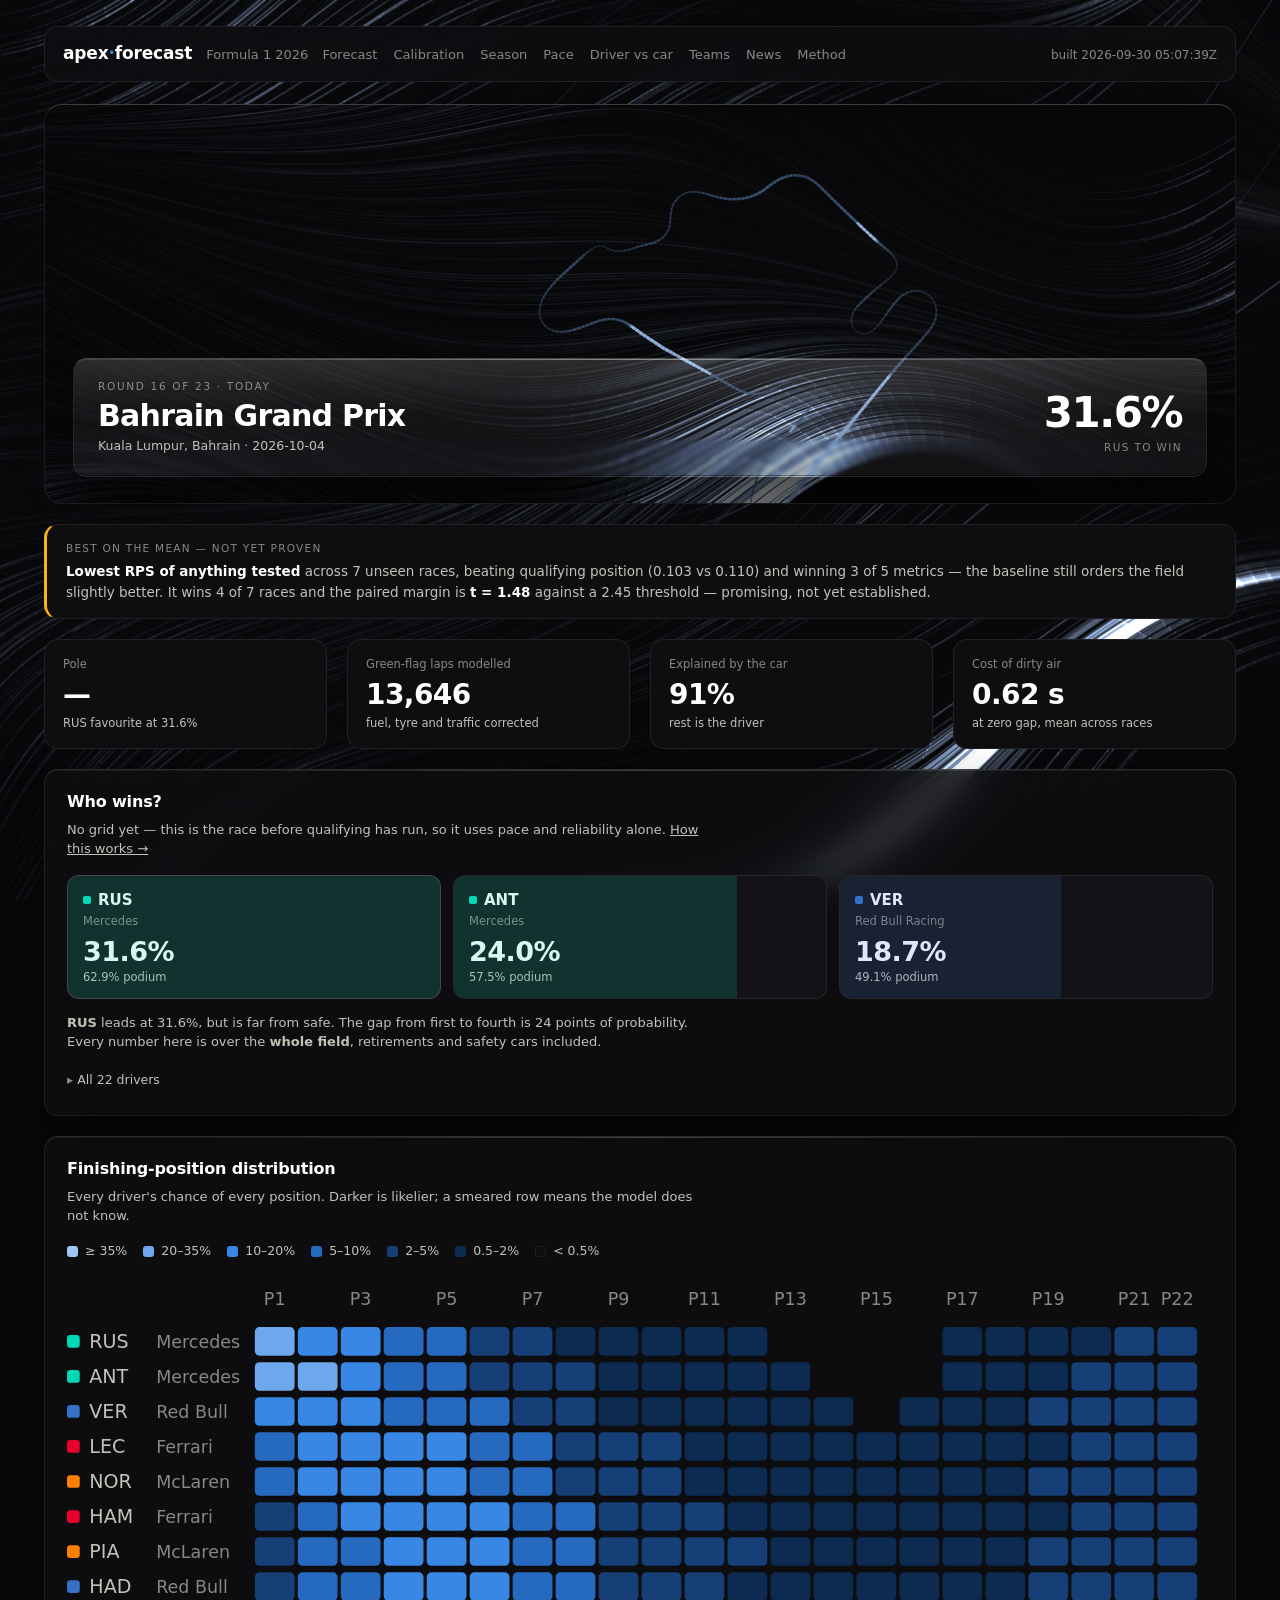
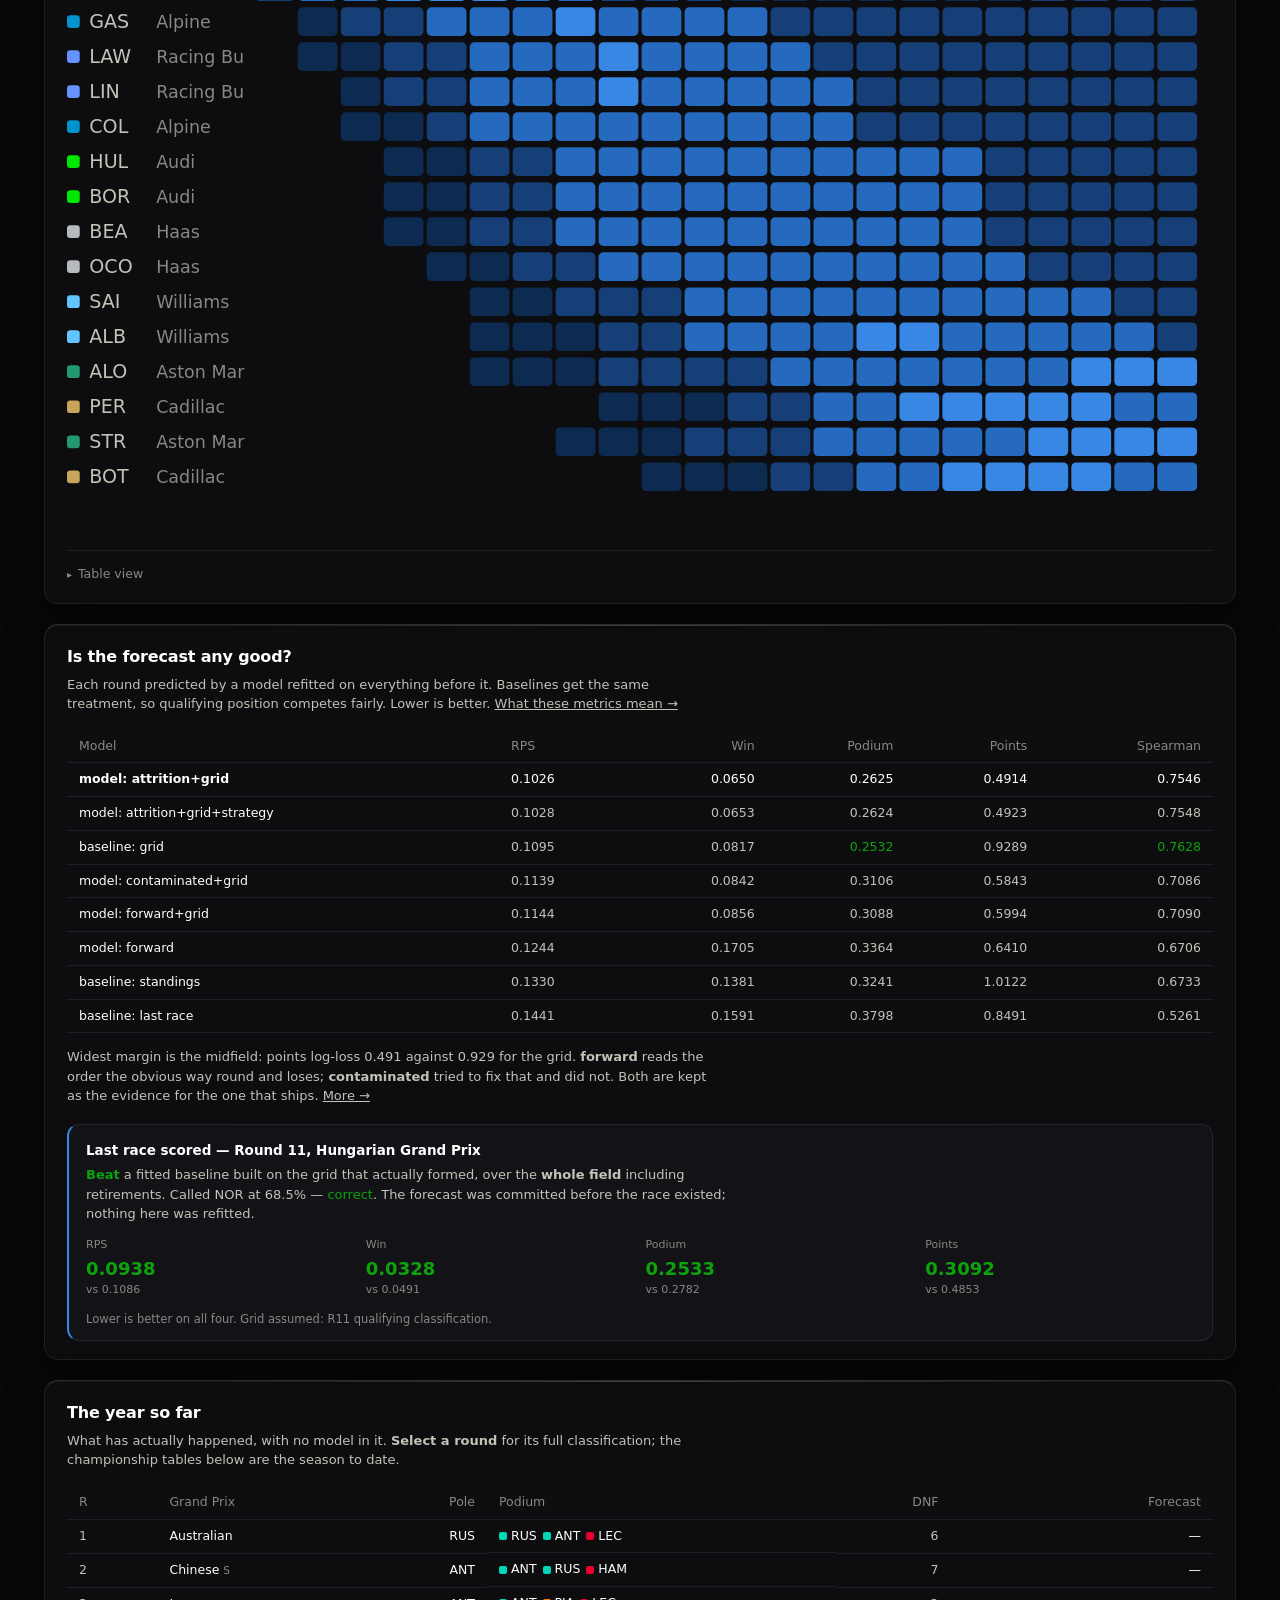
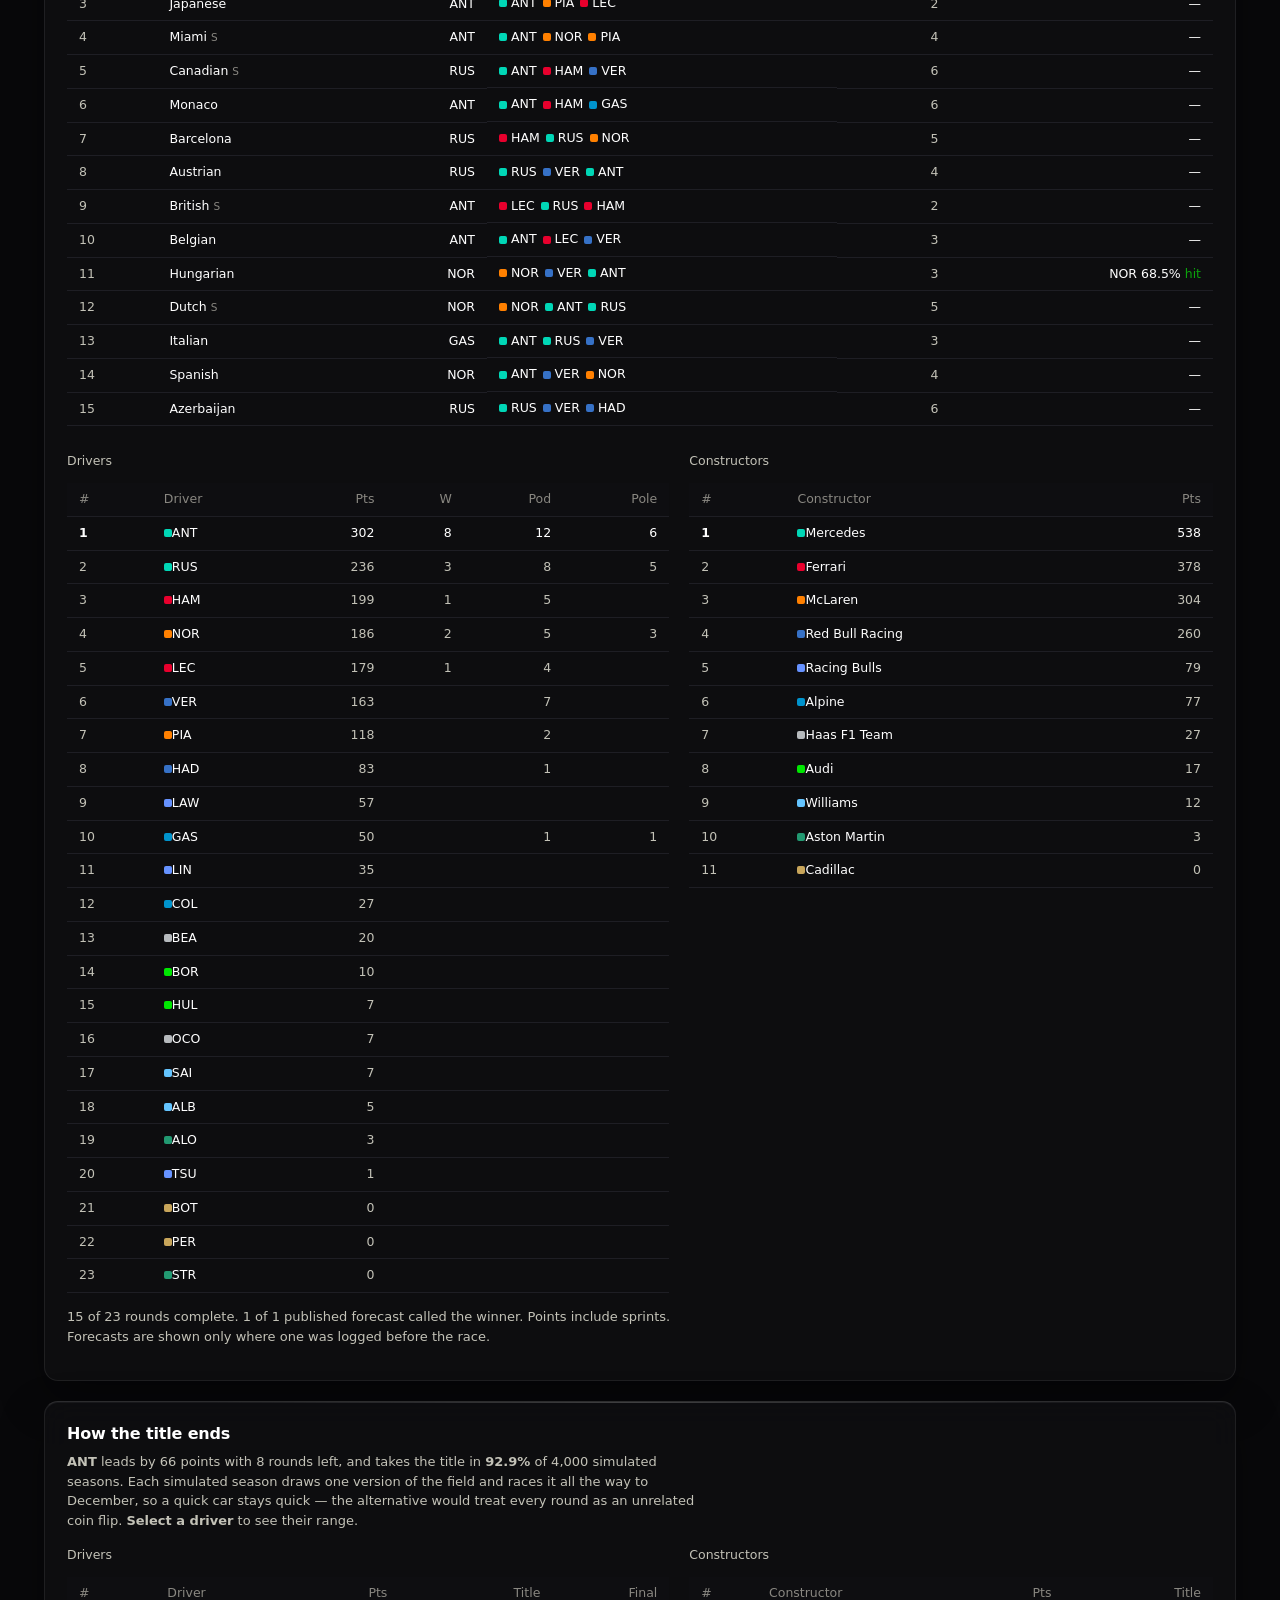
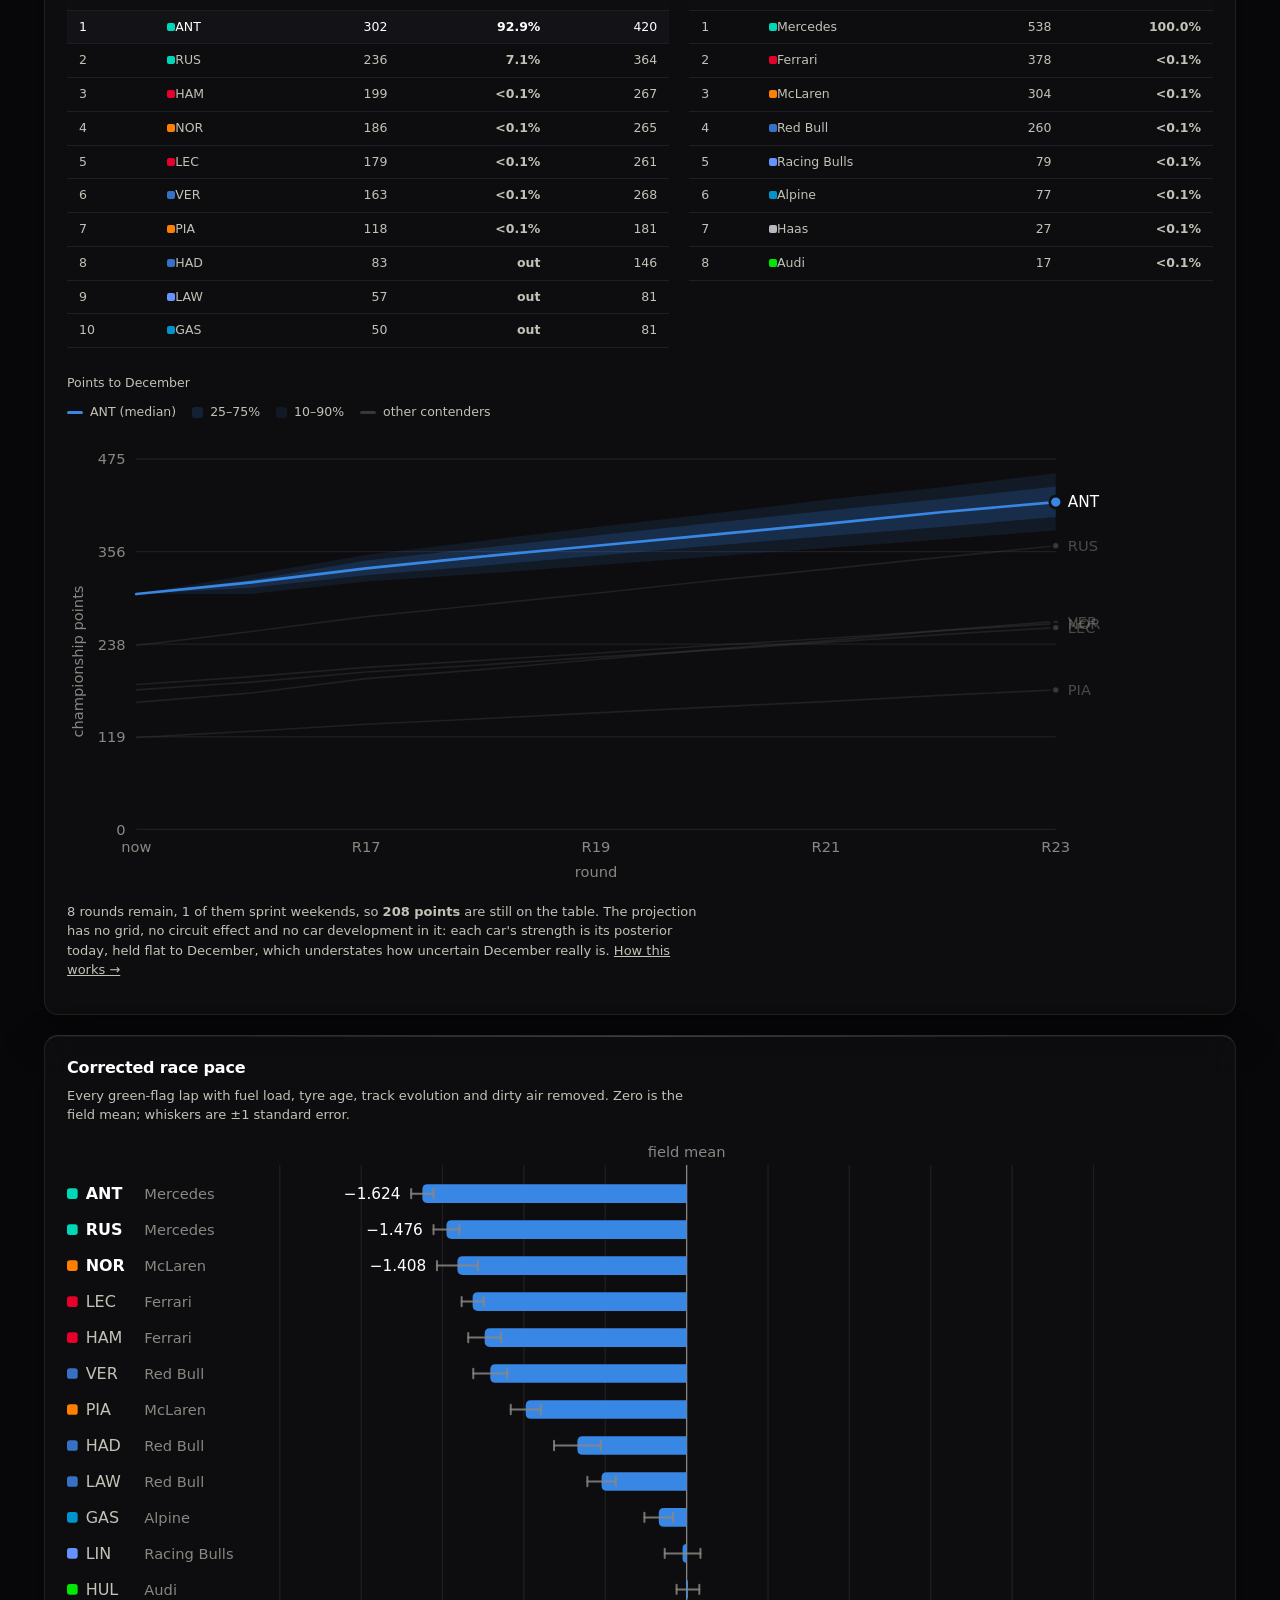
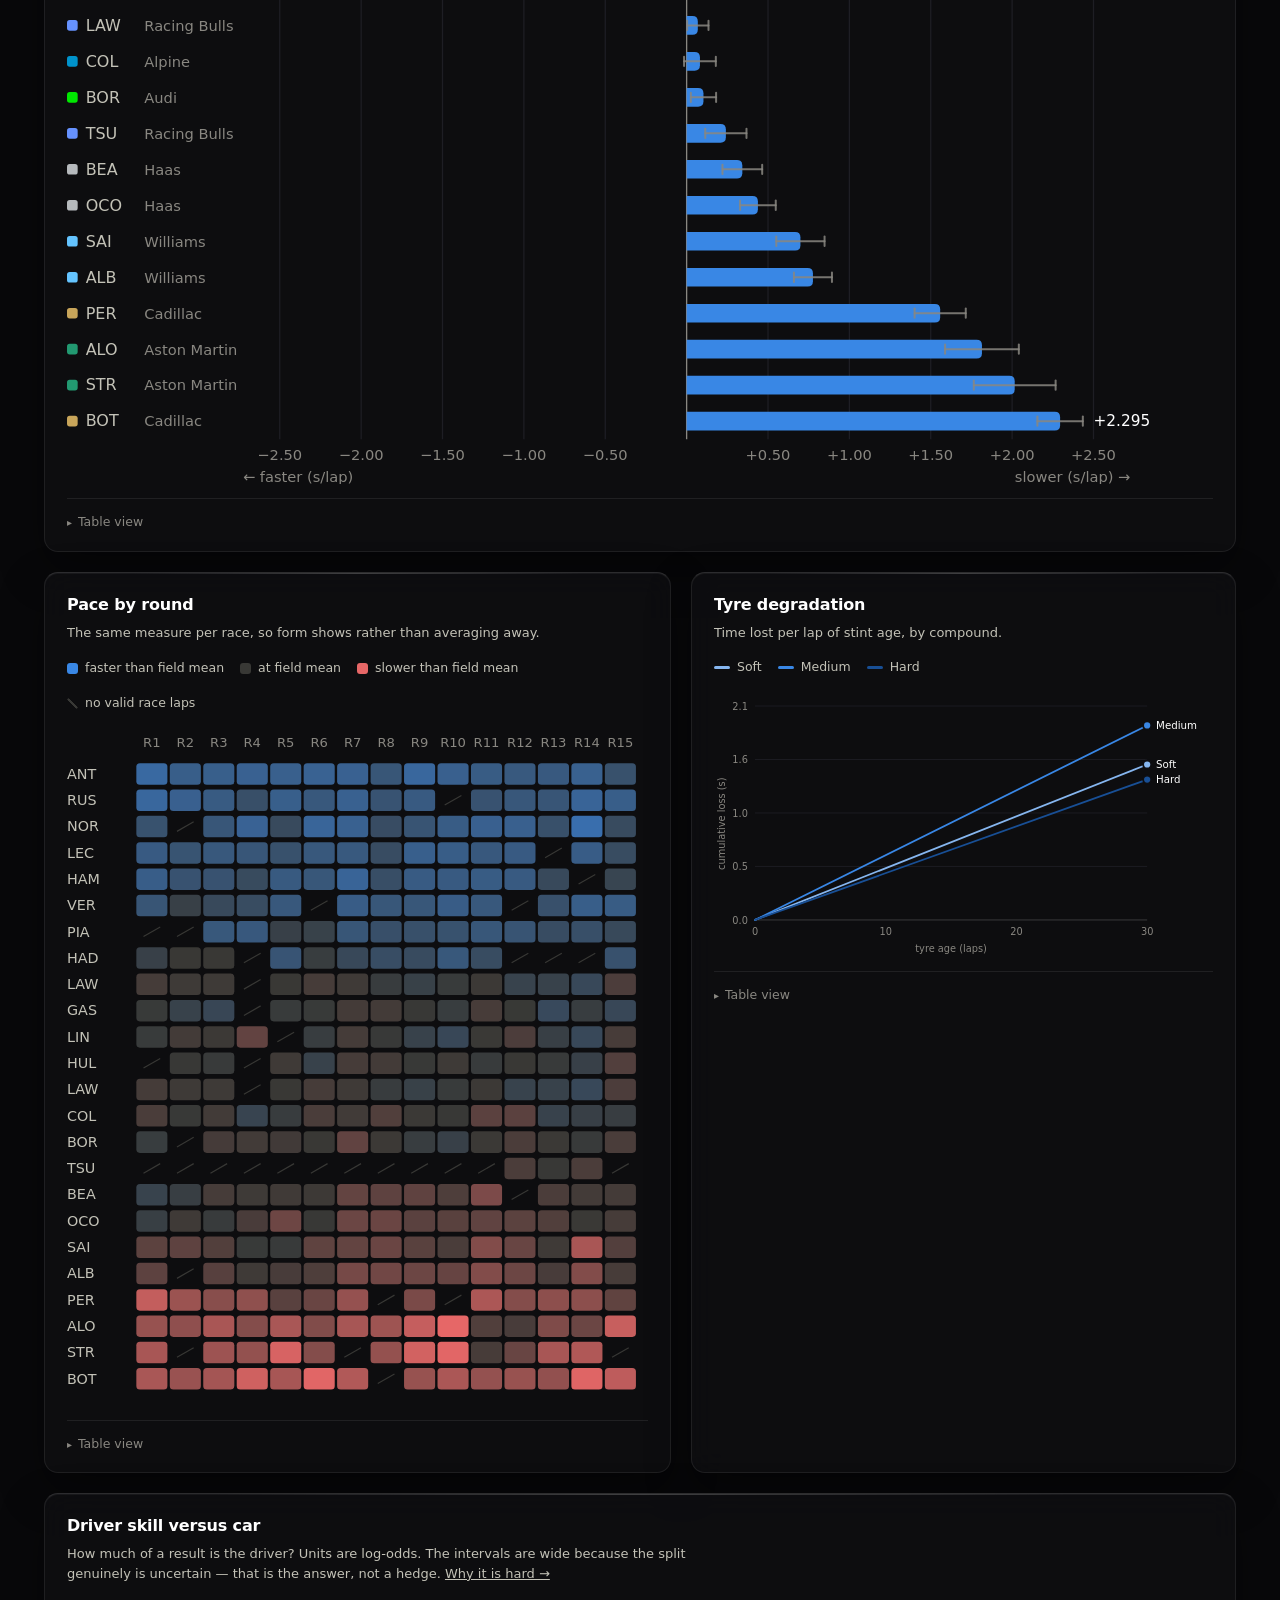
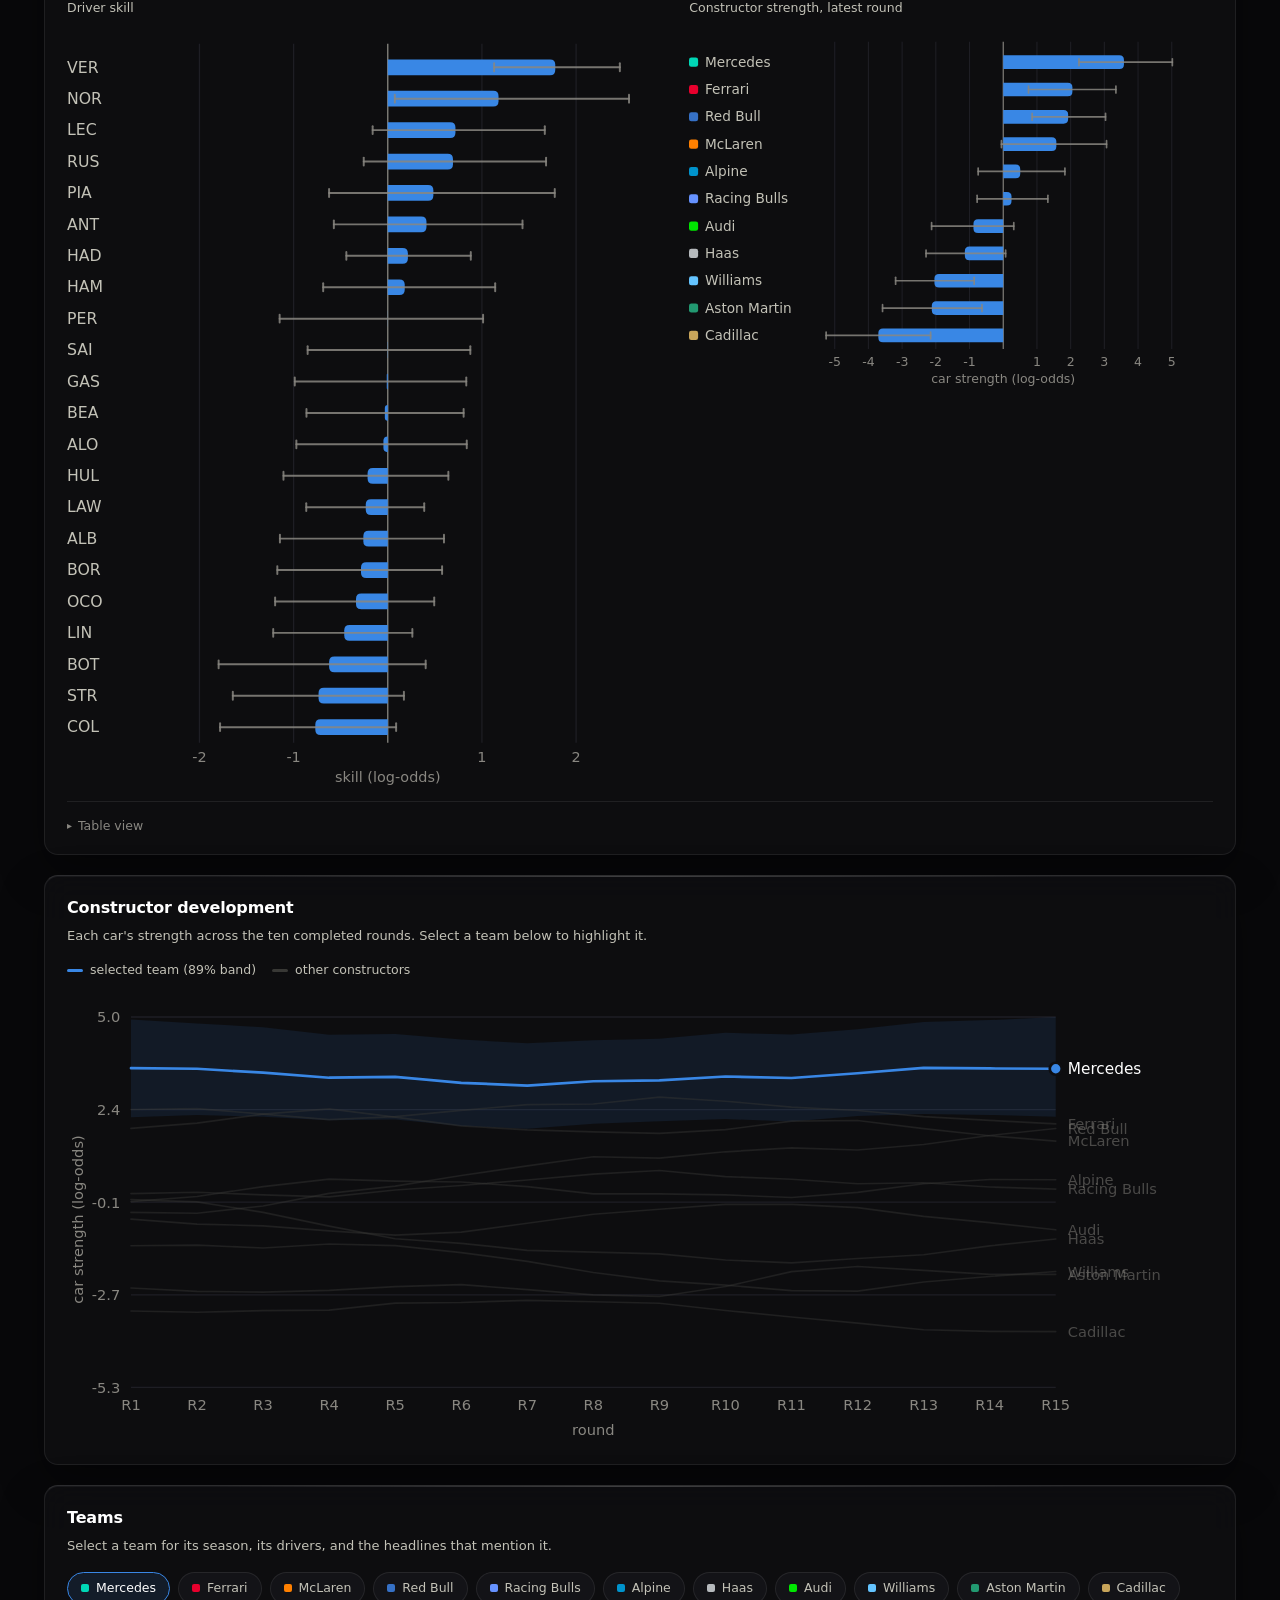
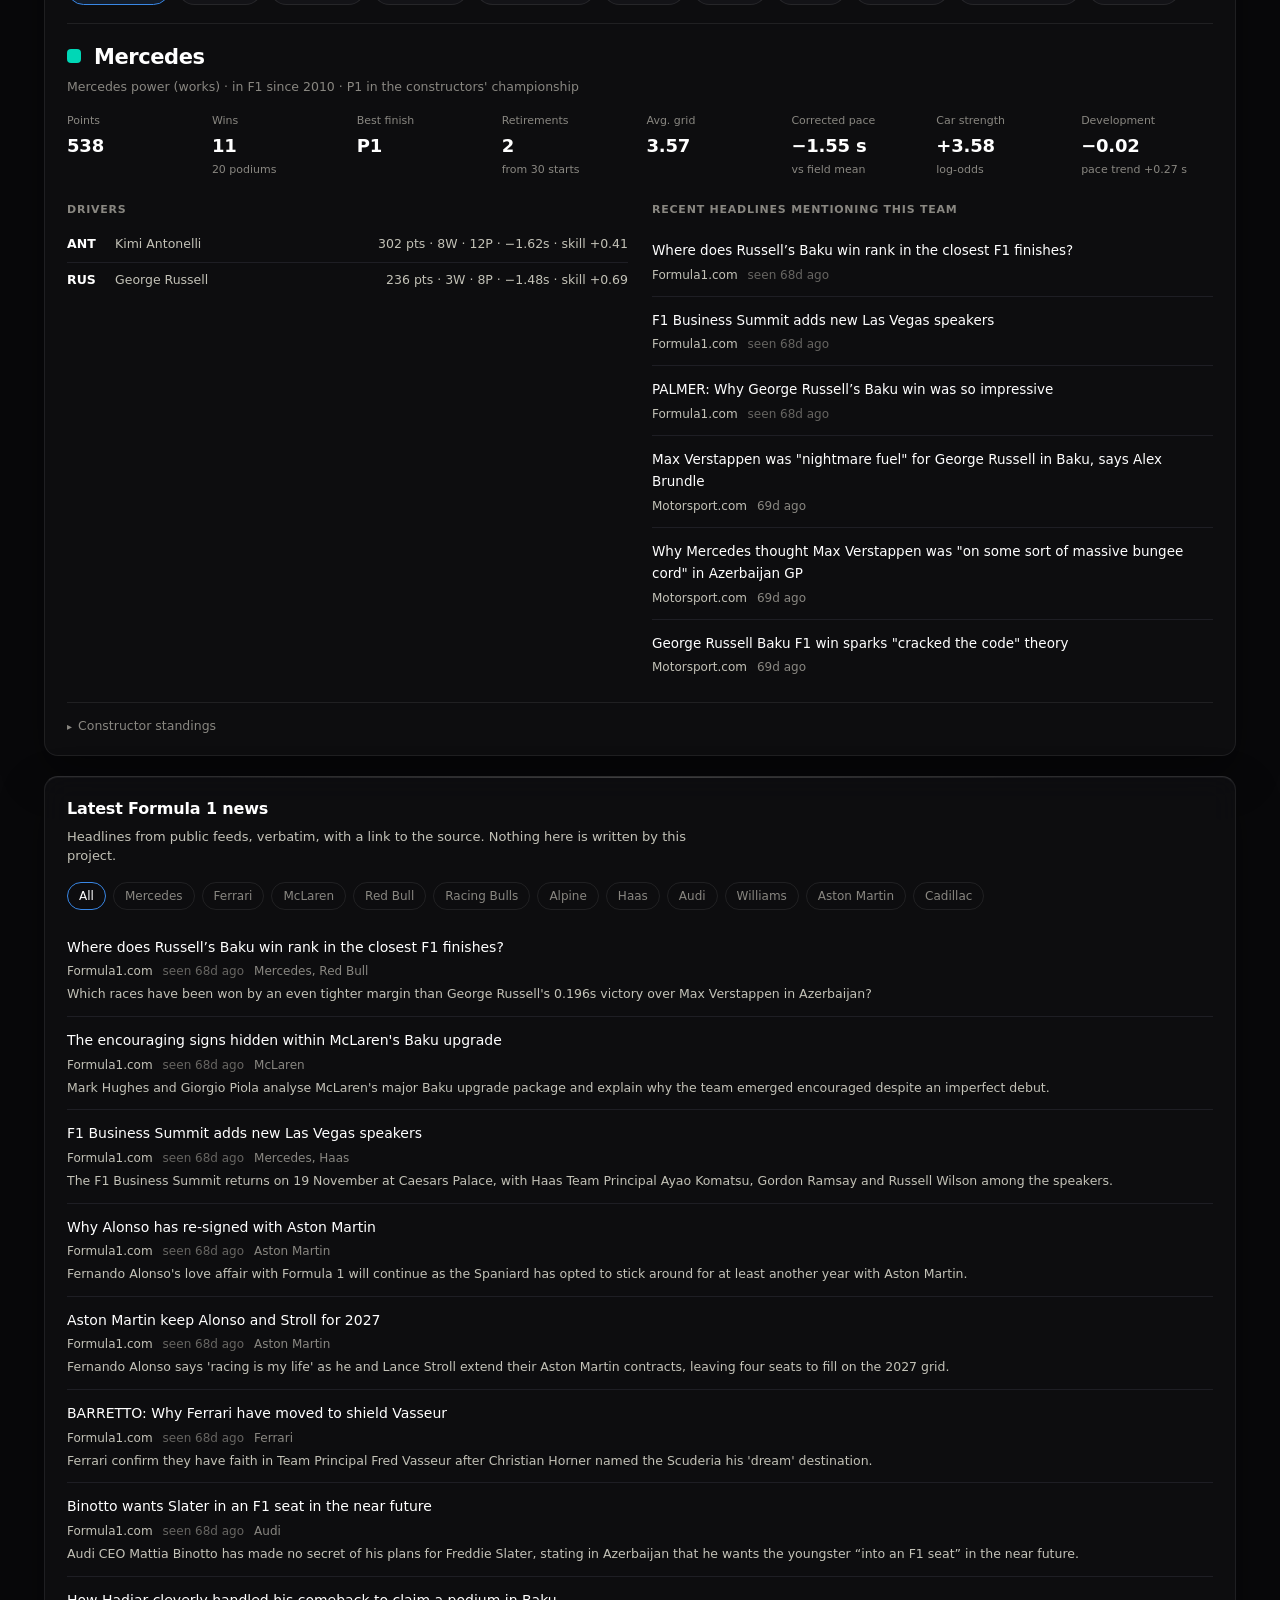
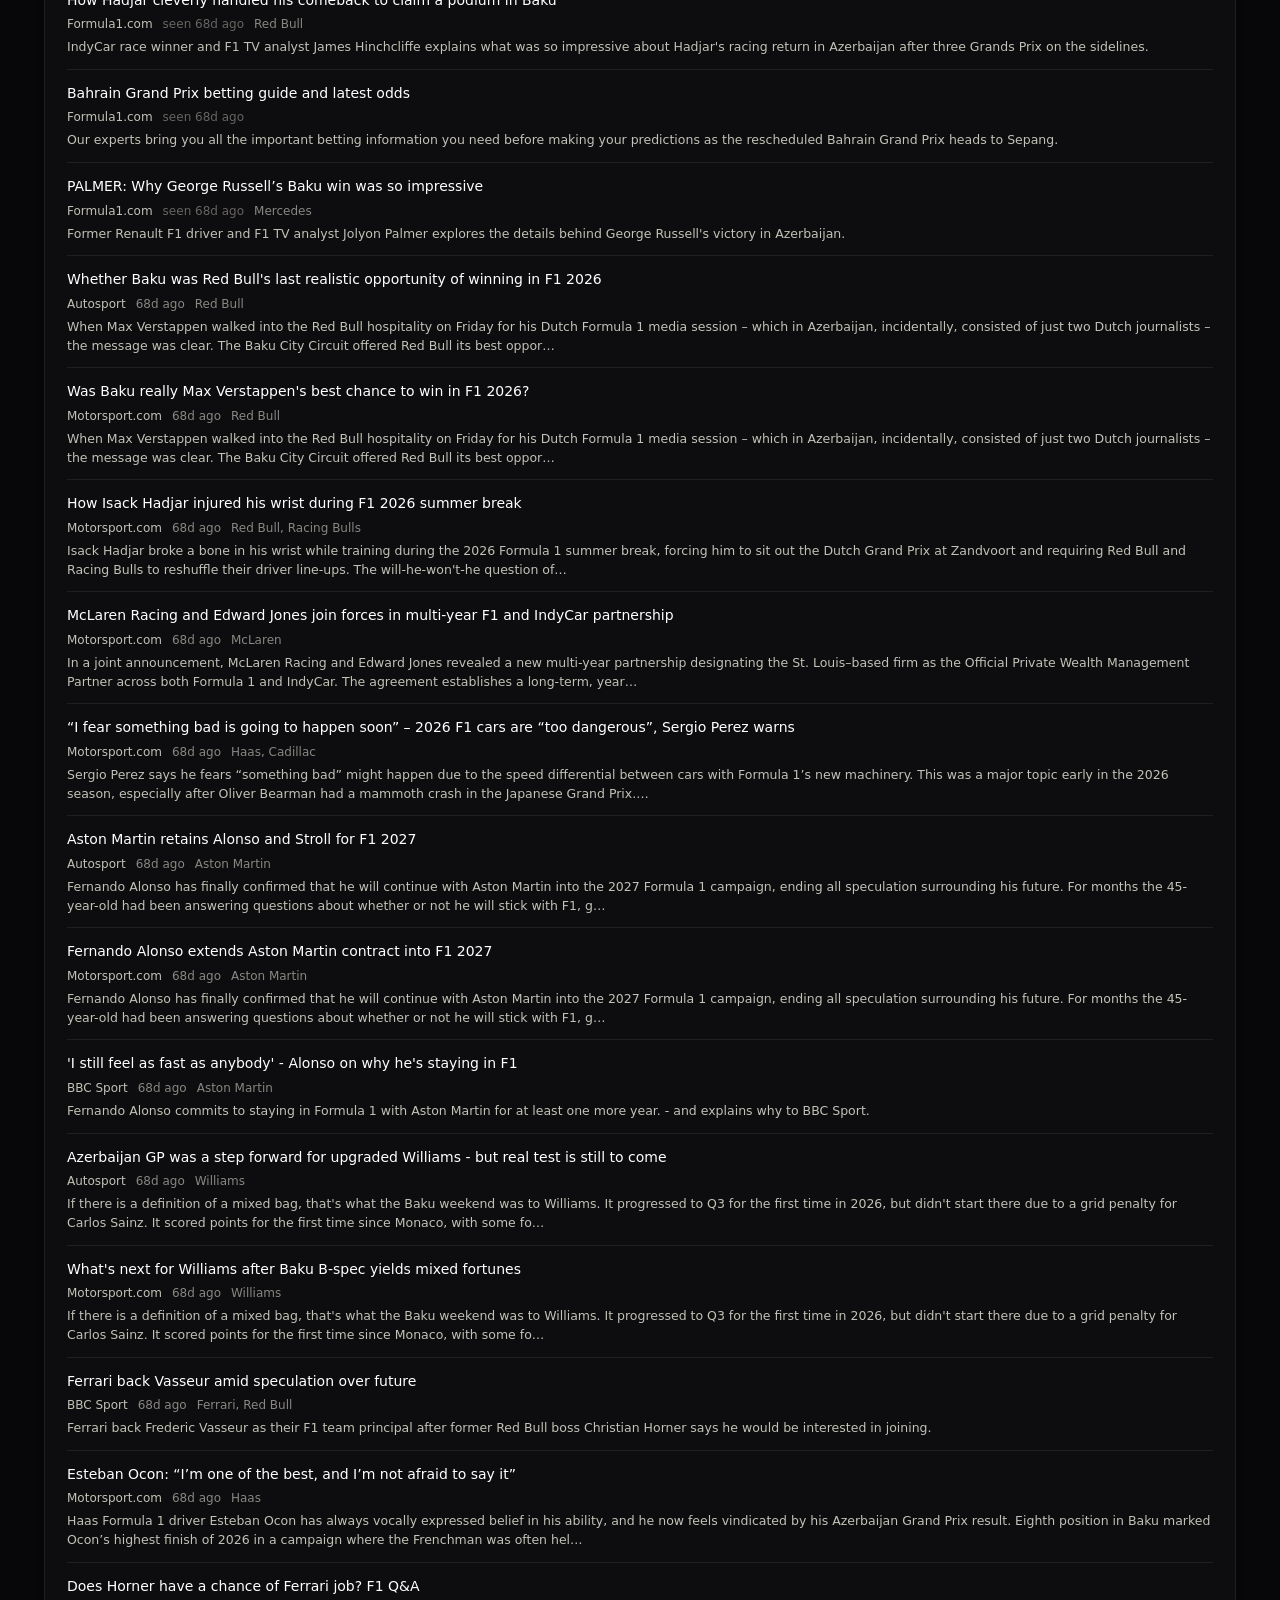
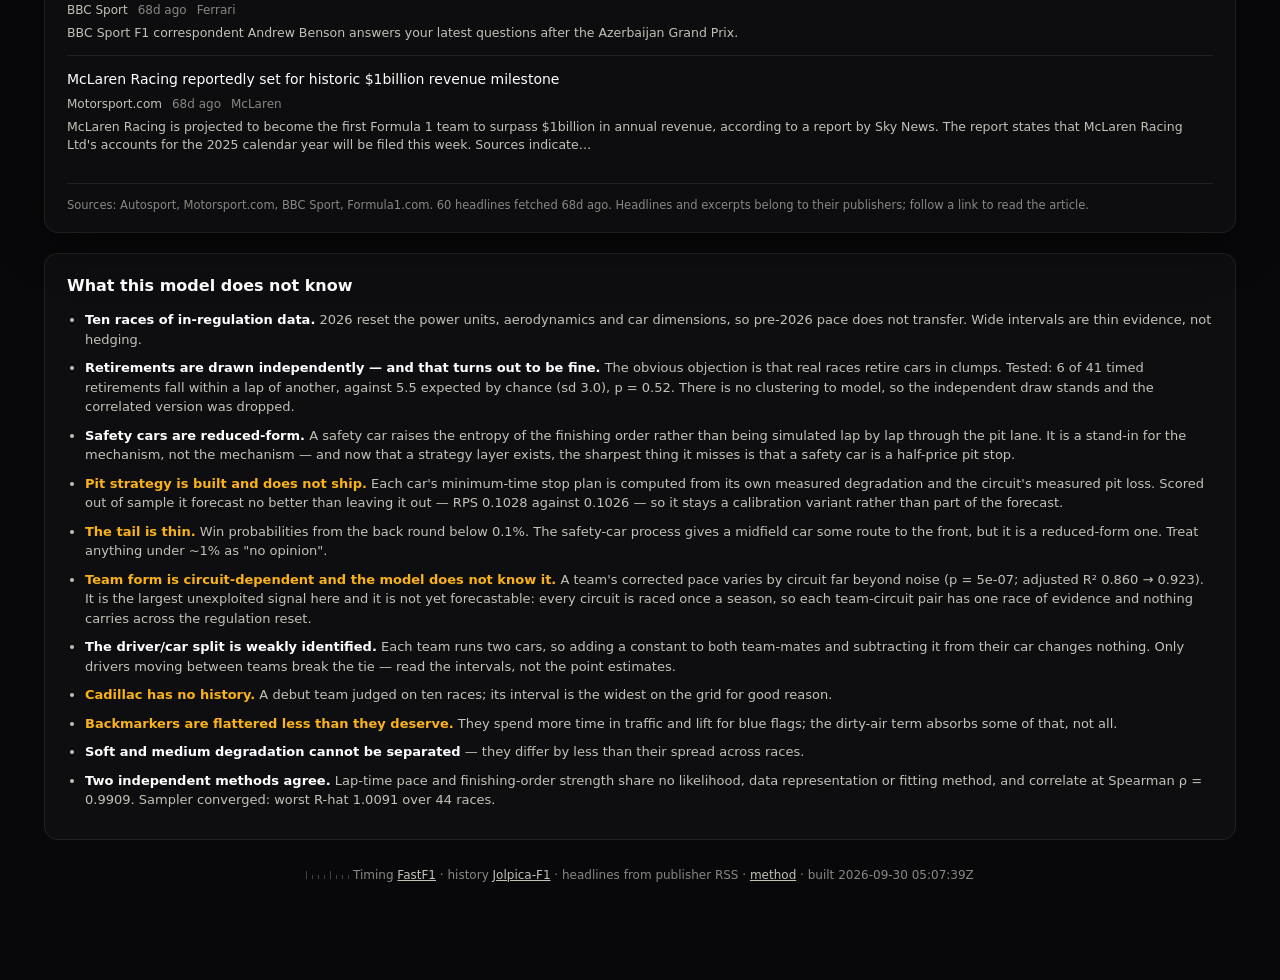
==== commit eb3e6892: "Fix three dashboard labels and link the live dashboard The hero appended R11's Hungarian pole lap to" ====
--- a/web/index.html
+++ b/web/index.html
@@ -7,7 +7,7 @@
 <meta name="description" content="Probabilistic Formula 1 race forecasting for the 2026 regulation era: pace deconvolution, driver-versus-car separation, and out-of-sample calibrated finishing-order predictions.">
 <!-- Assets carry a version query so a redeploy cannot be served from a stale cache.
      Bump ?v= whenever style.css, app.js or hero.js changes. -->
-<link rel="stylesheet" href="assets/style.css?v=26">
+<link rel="stylesheet" href="assets/style.css?v=27">
 </head>
 <body>
 <!-- The field sits behind the whole document and flows with the scroll. Fixed, so it
@@ -360,8 +360,8 @@
 </div>
 
 <div class="tip" id="tip" role="status" aria-live="polite"></div>
-<script type="module" src="assets/bg.js?v=26"></script>
-<script src="assets/app.js?v=26"></script>
-<script type="module" src="assets/hero.js?v=26"></script>
+<script type="module" src="assets/bg.js?v=27"></script>
+<script src="assets/app.js?v=27"></script>
+<script type="module" src="assets/hero.js?v=27"></script>
 </body>
 </html>
